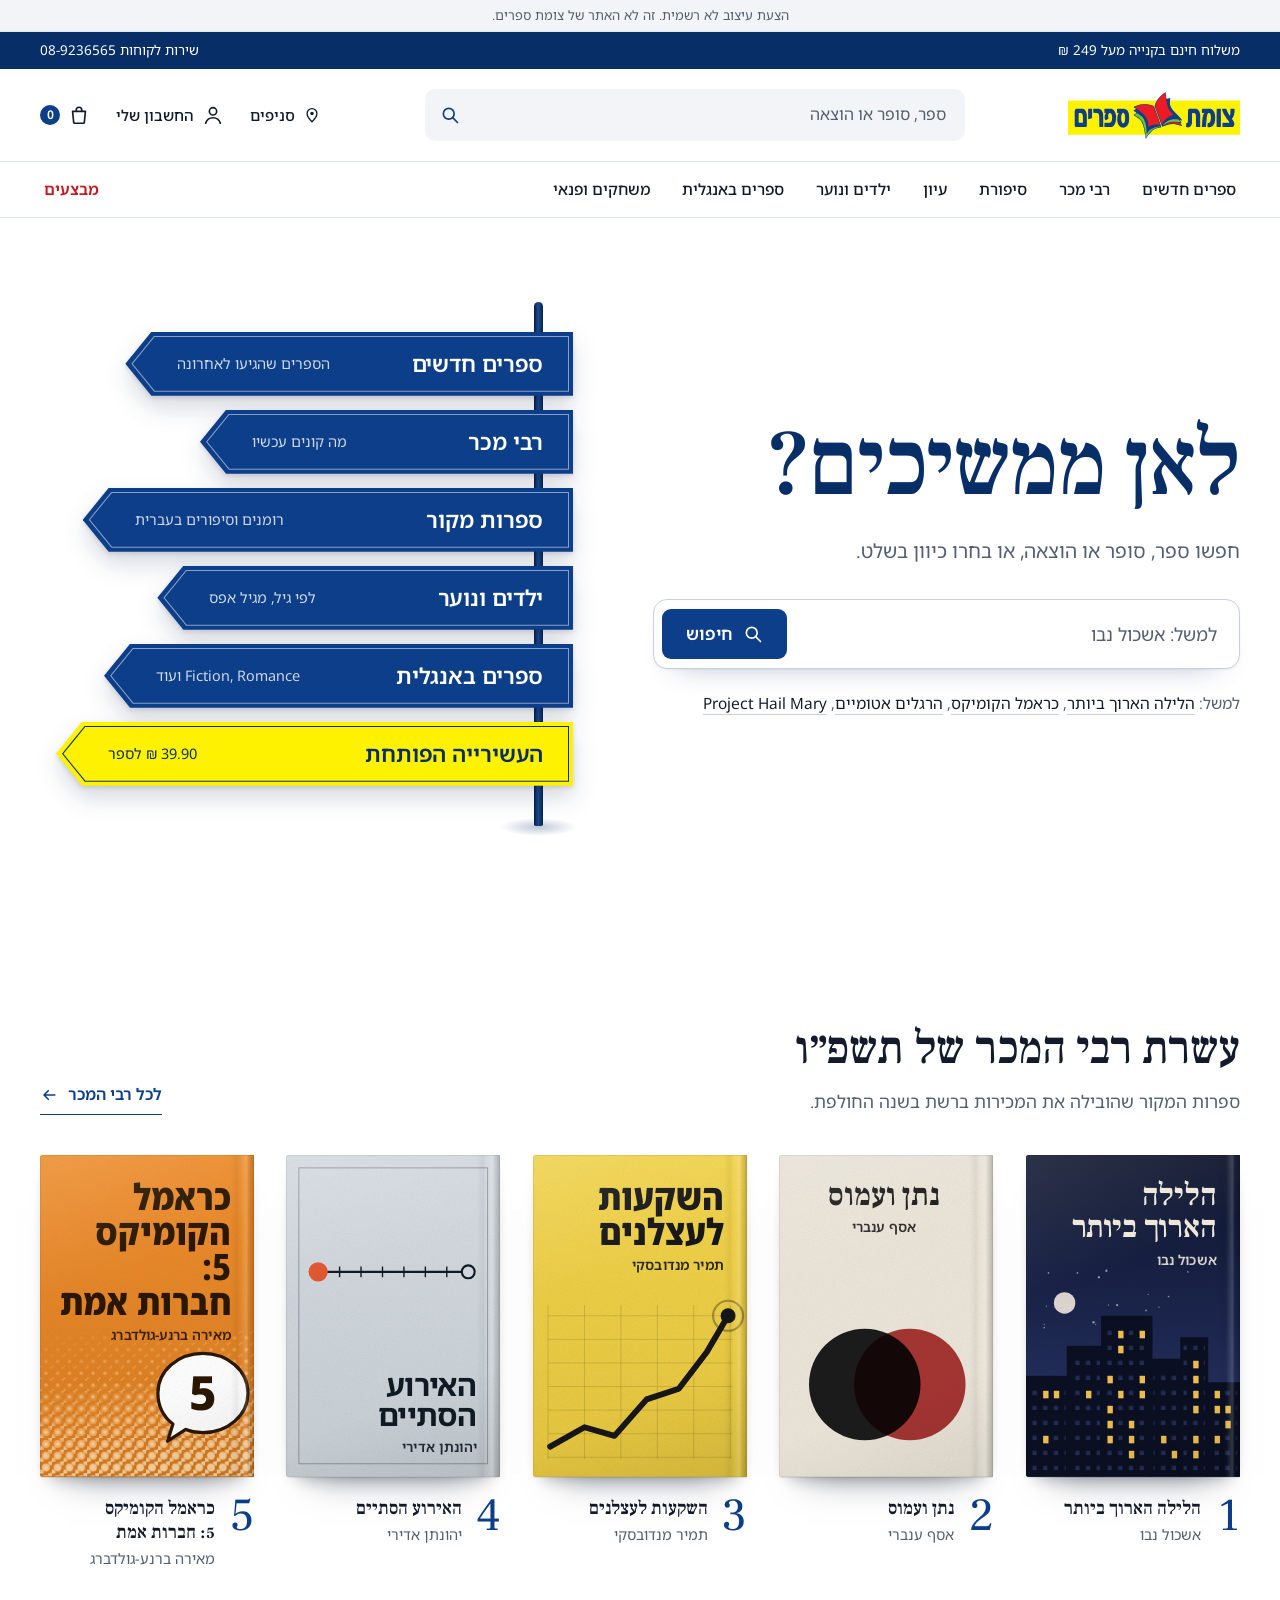
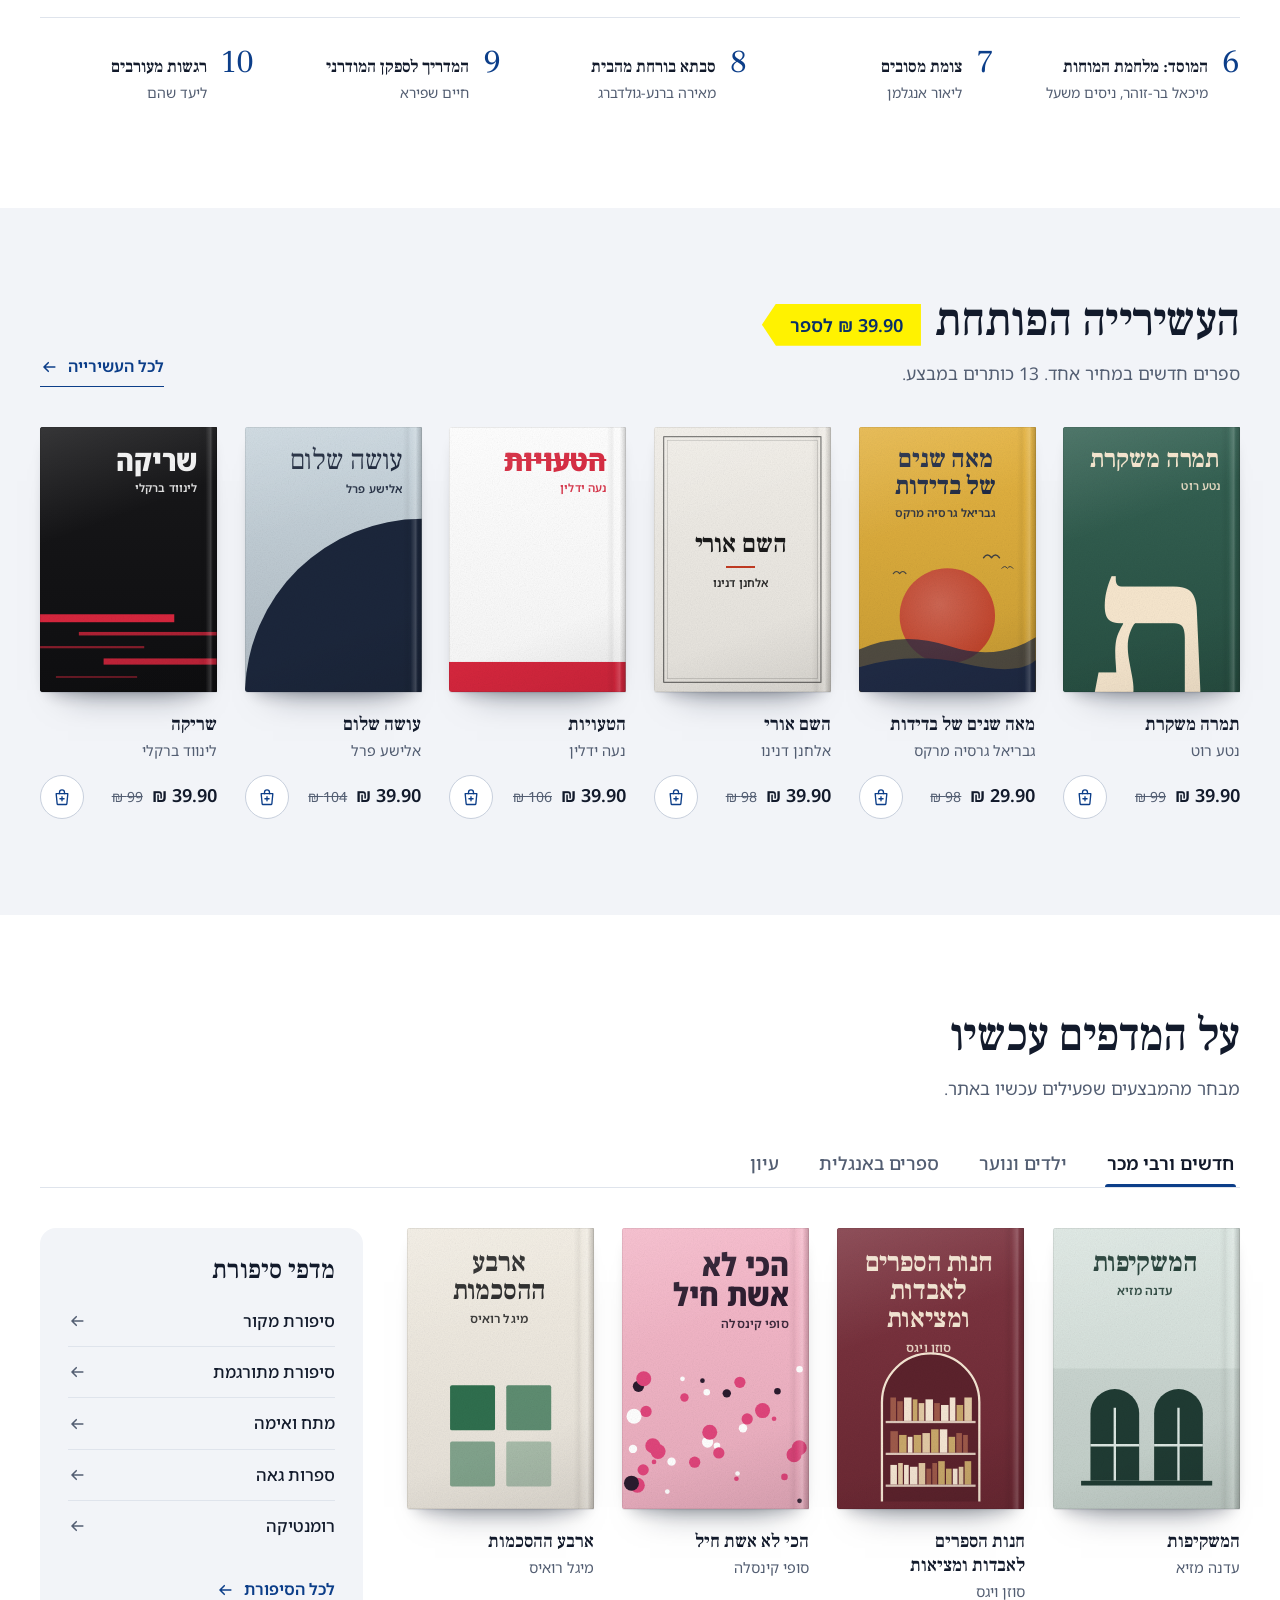
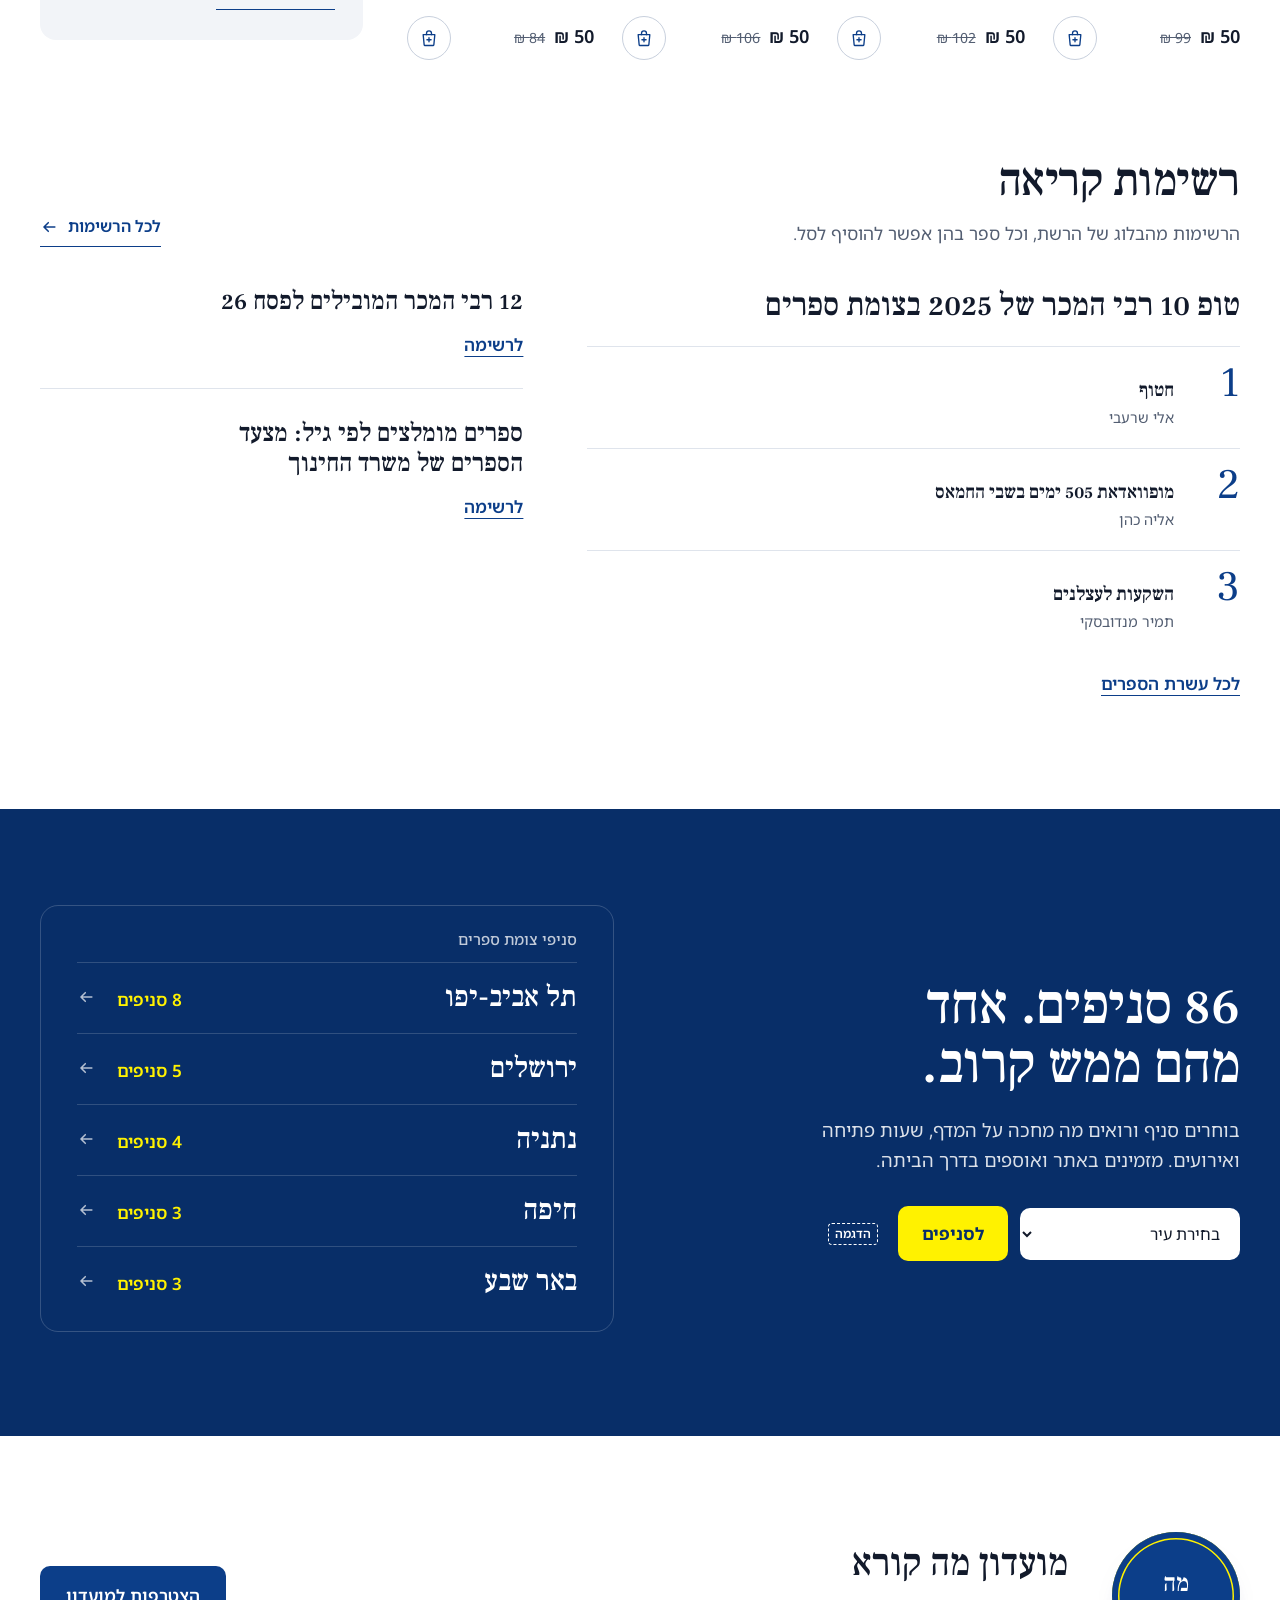
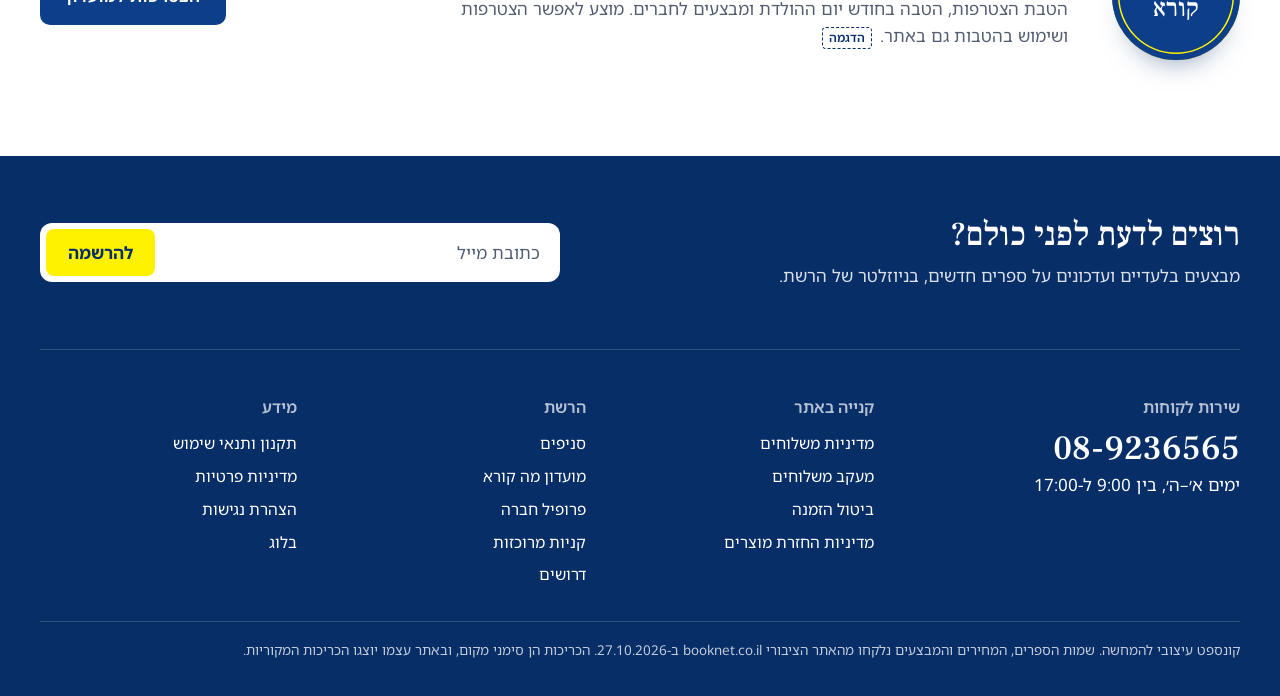
==== index.html @ 89802f2b "Tzomet Sfarim homepage concept (static site) Unofficial design proposal, demo only. Same build as th" ====
<!doctype html>
<html lang="he" dir="rtl">
<head>
<meta charset="utf-8">
<meta name="viewport" content="width=device-width, initial-scale=1, viewport-fit=cover">
<title>הצעת עיצוב לדף הבית של צומת ספרים</title>
<meta name="description" content="קונספט עיצוב לא רשמי לדף הבית של צומת ספרים. הדגמה בלבד: אין כאן מכירה, ושמות הספרים והמחירים נלקחו מהאתר הציבורי.">
<meta name="robots" content="noindex, nofollow">
<meta property="og:type" content="website">
<meta property="og:locale" content="he_IL">
<meta property="og:title" content="הצעת עיצוב לדף הבית של צומת ספרים">
<meta property="og:description" content="הדגמה בלבד, לא האתר הרשמי.">
<meta property="og:url" content="__SITE_URL__/">
<meta property="og:image" content="__SITE_URL__/og.jpg">
<meta property="og:image:width" content="1200">
<meta property="og:image:height" content="630">
<meta name="twitter:card" content="summary_large_image">
<link rel="icon" href="data:,">
<link rel="stylesheet" href="fonts/fonts.local.css">
<style>
*,*::before,*::after{box-sizing:border-box}
html{-webkit-text-size-adjust:100%;text-size-adjust:100%}
body{margin:0}
img,svg{max-width:100%}
a{color:inherit}
button,input,select{font:inherit;color:inherit}
.sr{position:absolute!important;width:1px;height:1px;overflow:hidden;clip:rect(0 0 0 0);white-space:nowrap}
.wrap{width:100%;max-width:1320px;margin-inline:auto;padding-left:max(20px,env(safe-area-inset-left,0px));padding-right:max(20px,env(safe-area-inset-right,0px))}
.rv{position:sticky;top:env(safe-area-inset-top,0px);z-index:50;display:flex;gap:4px;justify-content:center;flex-wrap:wrap;padding:6px max(12px,env(safe-area-inset-right,0px)) 6px max(12px,env(safe-area-inset-left,0px));background:#2B2B2B;font:500 13px/1.2 "Assistant",system-ui,sans-serif}
.rv a{color:#EDEDED;text-decoration:none;padding:5px 10px;border-radius:3px}
.rv a[aria-current]{background:#FFFFFF;color:#1A1A1A}
.rv a:focus-visible{outline:2px solid #FFFFFF;outline-offset:2px}
.cvlink{display:block;text-decoration:none;color:inherit}
.cur{font-family:var(--ui,inherit)}
.hscroll{position:relative;display:grid;grid-auto-flow:column;overflow-x:auto;overscroll-behavior-x:contain;scroll-snap-type:x mandatory;scrollbar-width:thin}
.hscroll>*{scroll-snap-align:start}
@media (prefers-reduced-motion:reduce){*,*::before,*::after{animation:none!important;transition:none!important;scroll-behavior:auto!important}}

.cv{position:relative;display:block;aspect-ratio:2/3;width:100%;max-width:100%;background:var(--cb);color:var(--cf);container-type:inline-size;overflow:hidden;isolation:isolate}
.cv-in{position:relative;display:flex;flex-direction:column;gap:3.5cqi;padding:10cqi 9cqi;height:100%}
.cv-art{position:absolute;inset:0;width:100%;height:100%;z-index:-1}
.cv .ma{fill:var(--ca)}.cv .mb{fill:var(--cb)}.cv .mf{fill:var(--cf)}.cv .mc{fill:var(--cf);opacity:.14}.cv .md{fill:var(--cf);opacity:.22}
.cv .sa{stroke:var(--ca)}
.cv .qmark{font-family:"David Libre",serif;font-weight:700;font-size:210px}
.cv .bigglyph{font-family:"David Libre",serif;font-weight:700;font-size:230px}
.cv-t{font-family:"David Libre","Frank Ruhl Libre",serif;font-weight:700;font-size:14.5cqi;line-height:1.02;text-wrap:balance;letter-spacing:-.01em}
.cv-a{font-family:"Noto Sans Hebrew",sans-serif;font-weight:600;font-size:7cqi;line-height:1.2;opacity:.92}
.cv.sans .cv-t{font-family:"Noto Sans Hebrew",sans-serif;font-stretch:75%;font-weight:800;font-size:16cqi;line-height:.98;letter-spacing:0}
.cv.latin .cv-t{direction:ltr;text-align:left;font-size:13cqi}
.cv.latin .cv-a{direction:ltr;text-align:left;letter-spacing:.06em}

.kc{position:relative;display:block;aspect-ratio:2/3;width:100%;background:var(--cb);color:var(--cf);container-type:inline-size;overflow:hidden;isolation:isolate;
  border-radius:3px 1px 1px 3px;
  box-shadow:0 1px 1px rgba(14,22,40,.10),0 10px 16px -10px rgba(14,22,40,.32),0 26px 34px -28px rgba(14,22,40,.50)}
.kc.latin{border-radius:1px 3px 3px 1px}
.kc-art{position:absolute;inset:0;width:100%;height:100%;z-index:0}
.kc .ma{fill:var(--ca)}.kc .mb{fill:var(--cb)}.kc .mf{fill:var(--cf)}.kc .mc{fill:var(--cf);opacity:.14}.kc .md{fill:var(--cf);opacity:.22}
.kc .sa{stroke:var(--ca)}
.kc .qmark,.kc .bigglyph{font-family:"Frank Ruhl Libre",serif;font-weight:700}
.kc .qmark{font-size:210px}.kc .bigglyph{font-size:250px}
.kc .bubble{font:800 44px/1 "Noto Sans Hebrew",sans-serif}
/* Paper grain, then the hinge by the spine and a soft sheen. Hebrew books are bound on the right. */
.kc::before{content:"";position:absolute;inset:0;z-index:2;pointer-events:none;background:url("data:image/svg+xml,%3Csvg xmlns='http://www.w3.org/2000/svg' width='180' height='180'%3E%3Cfilter id='n'%3E%3CfeTurbulence type='fractalNoise' baseFrequency='.85' numOctaves='2' stitchTiles='stitch'/%3E%3CfeColorMatrix type='saturate' values='0'/%3E%3C/filter%3E%3Crect width='100%25' height='100%25' filter='url(%23n)'/%3E%3C/svg%3E");background-size:180px;opacity:.16;mix-blend-mode:multiply}
.kc::after{content:"";position:absolute;inset:0;z-index:3;pointer-events:none;
  background:linear-gradient(to left,rgba(0,0,0,.20),rgba(0,0,0,.05) 2.4%,rgba(255,255,255,.16) 3.6%,rgba(255,255,255,0) 6.5%,rgba(0,0,0,.05) 8%,rgba(0,0,0,0) 11%),
    linear-gradient(160deg,rgba(255,255,255,.13),rgba(255,255,255,0) 36%,rgba(0,0,0,0) 72%,rgba(0,0,0,.07));
  box-shadow:inset 0 0 0 1px rgba(0,0,0,.07)}
.kc.latin::after{background:linear-gradient(to right,rgba(0,0,0,.20),rgba(0,0,0,.05) 2.4%,rgba(255,255,255,.16) 3.6%,rgba(255,255,255,0) 6.5%,rgba(0,0,0,.05) 8%,rgba(0,0,0,0) 11%),
    linear-gradient(200deg,rgba(255,255,255,.13),rgba(255,255,255,0) 36%,rgba(0,0,0,0) 72%,rgba(0,0,0,.07))}
.kc-in{position:relative;z-index:1;display:flex;flex-direction:column;gap:3.4cqi;height:100%;padding:11cqi 11cqi 10cqi 9cqi}
.kc.latin .kc-in{padding:11cqi 9cqi 10cqi 11cqi}
.kc-t{font:700 14.5cqi/1.04 "Frank Ruhl Libre",serif;letter-spacing:-.005em;text-wrap:balance}
.kc-a{font:600 6.4cqi/1.25 "Noto Sans Hebrew",sans-serif;letter-spacing:.01em;opacity:.9}
.kc.t-sans .kc-t{font:700 14cqi/1.02 "Noto Sans Hebrew",sans-serif;letter-spacing:-.01em}
.kc.t-sansc .kc-t{font:800 17cqi/.96 "Noto Sans Hebrew",sans-serif;font-stretch:75%;letter-spacing:0}
.kc.t-light .kc-t{font-weight:400;font-size:16cqi}
.kc.l-center .kc-in{justify-content:center;align-items:center;text-align:center}
.kc.l-topc .kc-in{align-items:center;text-align:center}
.kc.l-bottom .kc-in{justify-content:flex-end}
.kc.rule .kc-t::after{content:"";display:block;width:16cqi;height:1.1cqi;background:var(--ca);margin:5cqi auto 1cqi}
.kc.strike .kc-t{text-decoration:line-through;text-decoration-thickness:.075em;text-decoration-color:var(--ca)}
.kc.latin .kc-t{direction:ltr;text-align:left;font-size:12.5cqi}
.kc.latin.t-sans .kc-t,.kc.latin.t-sansc .kc-t{font-family:"Noto Sans Hebrew",sans-serif;font-weight:800;font-stretch:87.5%;font-size:13cqi;letter-spacing:.01em}
.kc.latin .kc-a{direction:ltr;text-align:left;letter-spacing:.08em}

/* Hardcover: same junction, finished like a good edition. Brand colours from the logo, used sparingly. */
:root{
  --paper:#FFFFFF; --mist:#F2F4F8; --line:#DFE4EC; --line-2:#C8D0DD;
  --ink:#121A2B; --muted:#535E72;
  --navy:#0C3E89; --navy-deep:#082E68; --yellow:#FFF200; --red:#ED1C24; --red-text:#C4161C;
  --serif:"Frank Ruhl Libre","Noto Serif Hebrew",Georgia,serif;
  --sans:"Noto Sans Hebrew","Assistant",Arial,sans-serif;
  color-scheme:light;
}
body{background:var(--paper);color:var(--ink);font:400 17px/1.6 var(--sans)}
:focus-visible{outline:3px solid var(--navy);outline-offset:3px}
.k-dark :focus-visible{outline-color:var(--yellow)}
@media (min-width:1024px){.wrap{padding-left:max(40px,env(safe-area-inset-left,0px));padding-right:max(40px,env(safe-area-inset-right,0px))}}

.k-skip{position:absolute;inset-inline-start:12px;top:-80px;z-index:100;background:var(--navy);color:#fff;padding:10px 16px;border-radius:8px;font-weight:600;text-decoration:none}
.k-skip:focus{top:12px}

/* Header: a slim navy strip, then white */
.k-strip{background:var(--navy-deep);color:#fff;font-size:13.5px}
.k-strip .wrap{display:flex;justify-content:space-between;gap:16px;padding-block:8px}
.k-strip a{color:#fff;text-decoration:none}
.k-strip a:hover{text-decoration:underline;text-underline-offset:3px}
.k-bar{display:grid;grid-template-columns:auto minmax(0,1fr) auto;align-items:center;gap:44px;padding-block:20px}
.k-logo{display:block;line-height:0;justify-self:start}
.k-logo img{display:block;width:172px;height:auto}
.k-search{position:relative;display:flex;align-items:center;width:100%;max-width:540px;justify-self:center;background:var(--mist);border:1px solid transparent;border-radius:10px;transition:border-color .15s,background-color .15s,box-shadow .15s}
.k-search:focus-within{background:#fff;border-color:var(--navy);box-shadow:0 0 0 3px rgba(12,62,137,.14)}
.k-search input{flex:1;min-width:0;border:0;background:transparent;padding:12px 18px;font-size:16px;color:var(--ink)}
.k-search input::placeholder,.k-big input::placeholder{color:var(--muted)}
.k-search input:focus,.k-big input:focus{outline:none}
.k-search button{border:0;background:none;color:var(--navy);width:48px;height:46px;display:grid;place-items:center;cursor:pointer;border-radius:10px}
.k-util{display:flex;gap:26px;align-items:center}
.k-util a{display:flex;gap:8px;align-items:center;text-decoration:none;font-size:15px;font-weight:500;color:var(--ink)}
.k-util a:hover{color:var(--navy)}
.k-util .count{min-width:20px;height:20px;padding-inline:6px;border-radius:999px;background:var(--navy);color:#fff;font:600 12px/20px var(--sans);text-align:center}
.b-menu{display:none;background:none;border:0;color:var(--ink);padding:6px;margin:-6px;cursor:pointer}
.k-nav{border-block:1px solid var(--line)}
.k-nav .wrap{position:relative;display:flex;gap:24px;align-items:center}
.k-nav a{position:relative;padding:15px 4px;text-decoration:none;font-size:15.5px;font-weight:500;color:var(--ink);white-space:nowrap}
.k-nav a::after{content:"";position:absolute;inset-inline:4px;bottom:-1px;height:2px;background:var(--navy);transform:scaleX(0);transition:transform .2s}
.k-nav a:hover::after{transform:scaleX(1)}
.k-nav .deal{margin-inline-start:auto;color:var(--red-text);font-weight:600}
.k-nav .deal::after{background:var(--red-text)}

/* Hero: the question in book type, the road in, and the signpost */
.k-hero{display:grid;grid-template-columns:minmax(0,1.1fr) minmax(0,1fr);gap:80px;align-items:center;padding-block:84px 92px}
.k-hero>*{min-width:0}
.k-hero h1{margin:0;font:500 clamp(54px,7.3vw,106px)/1 var(--serif);letter-spacing:-.015em;color:var(--navy-deep)}
.k-hero .sub{margin:24px 0 32px;font-size:19.5px;line-height:1.55;color:var(--muted);max-width:36ch}
.k-big{position:relative;display:flex;align-items:center;gap:8px;max-width:620px;padding:8px;background:#fff;border:1px solid var(--line-2);border-radius:14px;
  box-shadow:0 1px 2px rgba(18,26,43,.05),0 16px 32px -24px rgba(8,46,104,.45);transition:border-color .15s,box-shadow .15s}
.k-big:focus-within{border-color:var(--navy);box-shadow:0 0 0 3px rgba(12,62,137,.14),0 16px 32px -24px rgba(8,46,104,.45)}
.k-big input{flex:1;min-width:0;border:0;background:transparent;padding:12px 14px;font-size:18px;color:var(--ink)}
.k-big button{flex:none;display:flex;align-items:center;gap:10px;border:0;border-radius:9px;background:var(--navy);color:#fff;font:600 17px/1 var(--sans);padding:15px 24px;cursor:pointer}
.k-big button:hover{background:var(--navy-deep)}
.k-eg{margin:20px 0 0;font-size:15.5px;color:var(--muted);line-height:1.9}
.k-eg a{color:var(--ink);text-decoration:underline;text-decoration-color:var(--line-2);text-underline-offset:5px;text-decoration-thickness:1px}
.k-eg a:hover{color:var(--navy);text-decoration-color:currentColor}

/* The signpost: enamel plates on a slim pole. One yellow plate, for the deal. */
.k-post{--pole:30px;position:relative;display:grid;gap:14px;justify-items:start;padding:30px 0 50px}
.k-post::before{content:"";position:absolute;top:0;bottom:10px;inset-inline-start:var(--pole);width:9px;border-radius:5px 5px 2px 2px;
  background:linear-gradient(90deg,#041A3E,#1C4C92 45%,#062350)}
.k-post::after{content:"";position:absolute;bottom:0;inset-inline-start:calc(var(--pole) - 34px);width:77px;height:18px;border-radius:50%;
  background:radial-gradient(closest-side,rgba(8,46,104,.26),rgba(8,46,104,0))}
.k-plate{--h:64px;--pt:26px;--plate:var(--navy);--key:rgba(255,255,255,.5);position:relative;isolation:isolate;display:flex;align-items:center;justify-content:space-between;gap:24px;
  width:min(100%,var(--w,100%));height:var(--h);padding:0 30px 0 calc(var(--pt) + 26px);color:#fff;text-decoration:none;
  filter:drop-shadow(0 12px 12px rgba(6,29,69,.15)) drop-shadow(0 2px 2px rgba(6,29,69,.14));
  transition:transform .35s cubic-bezier(.2,.7,.2,1);animation:k-unfold .8s cubic-bezier(.2,.75,.25,1) backwards;animation-delay:calc(150ms + var(--i,0) * 85ms)}
.k-plate::before,.k-face,.k-face::after{position:absolute;clip-path:polygon(0 50%,var(--p) 0,100% 0,100% 100%,var(--p) 100%)}
.k-plate::before{content:"";inset:0;z-index:-2;background:var(--plate);--p:var(--pt)}
.k-face{inset:4px 4px 4px 6px;z-index:-1;background:var(--key);--p:calc(var(--pt) - 3.2px)}
.k-face::after{content:"";inset:1px 1px 1px 1.4px;background:var(--plate);--p:calc(var(--pt) - 4px)}
.k-plate b{font:600 22px/1 var(--sans);letter-spacing:-.005em;white-space:nowrap}
.k-plate small{font:400 14.5px/1.2 var(--sans);opacity:.8;white-space:nowrap}
.k-plate:hover{transform:translateX(-7px)}
.k-plate.deal{--plate:var(--yellow);--key:var(--navy-deep);color:var(--navy-deep)}
.k-plate.deal small{opacity:1}
.k-plate:focus-visible{outline-offset:4px}
@keyframes k-unfold{from{clip-path:inset(-40px -40px -40px 62%);transform:translateX(10px)}to{clip-path:inset(-40px);transform:none}}

/* Sections */
.k-sec{padding-top:96px}
.k-head{display:flex;justify-content:space-between;align-items:end;gap:20px 32px;margin-bottom:40px;flex-wrap:wrap}
.k-head h2{margin:0;font:500 clamp(34px,3.6vw,50px)/1.1 var(--serif);letter-spacing:-.01em;color:var(--ink);text-wrap:balance}
.k-head p{margin:12px 0 0;font-size:17.5px;color:var(--muted);max-width:56ch}
.k-go{display:inline-flex;align-items:center;gap:10px;padding-bottom:6px;border-bottom:1px solid currentColor;color:var(--navy);font-weight:600;font-size:16px;text-decoration:none;white-space:nowrap}
.k-go svg{transition:transform .2s}
.k-go:hover svg{transform:translateX(-4px)}

/* Book */
.k-book{position:relative;display:flex;flex-direction:column;min-width:0}
.k-book .cvlink{display:block;margin-bottom:20px}
.k-book .cvlink .kc{transition:transform .35s cubic-bezier(.2,.7,.2,1),box-shadow .35s}
.k-book .cvlink:hover .kc{transform:translateY(-4px)}
.k-book h3{margin:0;font:600 18.5px/1.3 var(--serif);text-wrap:balance}
.k-book h3 a{text-decoration:none}
.k-book h3 a:hover{text-decoration:underline;text-decoration-thickness:1px;text-underline-offset:4px}
.k-book .au{margin:5px 0 0;font-size:14.5px;line-height:1.4;color:var(--muted)}
.k-buy{display:flex;align-items:center;justify-content:space-between;gap:10px;margin-top:auto;padding-top:14px}
.k-price{margin:0;display:flex;flex-wrap:wrap;gap:2px 9px;align-items:baseline}
.k-price .now{font:600 18px/1.2 var(--sans);color:var(--ink)}
.k-price .was{font-size:14px;color:var(--muted)}
.k-add{flex:none;width:44px;height:44px;border-radius:50%;border:1px solid var(--line-2);background:#fff;color:var(--navy);display:grid;place-items:center;cursor:pointer;transition:background-color .15s,border-color .15s,color .15s}
.k-add:hover{background:var(--navy);border-color:var(--navy);color:#fff}

/* Bestsellers: a chart with the numbers set in book type */
.k-top{display:grid;grid-template-columns:repeat(5,minmax(0,1fr));gap:40px 32px}
.k-top .k-book{display:grid;grid-template-columns:auto minmax(0,1fr);column-gap:14px;align-content:start}
.k-top .cvlink{grid-column:1/-1}
.k-n{font:400 46px/.78 var(--serif);color:var(--navy);min-width:.55em;padding-top:2px}
.k-rest{list-style:none;margin:48px 0 0;padding:30px 0 0;border-top:1px solid var(--line);display:grid;grid-template-columns:repeat(5,minmax(0,1fr));gap:22px 32px}
.k-rest li{display:flex;gap:14px;align-items:baseline;min-width:0}
.k-rest .k-n{font-size:32px}
.k-rest a{display:block;font:600 17px/1.3 var(--serif);text-decoration:none}
.k-rest a:hover{text-decoration:underline;text-decoration-thickness:1px;text-underline-offset:4px}
.k-rest .au{display:block;margin-top:3px;font-size:14px;color:var(--muted)}

/* The deal: a quiet band with one small yellow plate */
.k-band{margin-top:104px;padding-block:88px 96px;background:var(--mist)}
.k-band .k-sec{padding-top:0}
.k-mini{--pt:14px;position:relative;isolation:isolate;display:inline-flex;align-items:center;height:42px;padding:0 18px 0 calc(var(--pt) + 14px);margin-inline-start:14px;vertical-align:.18em;
  font:600 18px/1 var(--sans);letter-spacing:0;color:var(--navy-deep);white-space:nowrap}
.k-mini::before{content:"";position:absolute;inset:0;z-index:-1;background:var(--yellow);clip-path:polygon(0 50%,var(--pt) 0,100% 0,100% 100%,var(--pt) 100%)}
.k-row{display:grid;grid-template-columns:repeat(6,minmax(0,1fr));gap:40px 28px}

/* Shelves: plain tabs and a side index */
.k-tabs{position:relative;display:flex;gap:36px;margin:0 0 40px;padding-inline:4px;border-bottom:1px solid var(--line);overflow-x:auto;scrollbar-width:none}
.k-tabs::-webkit-scrollbar{display:none}
.k-tab{position:relative;flex:none;border:0;background:none;padding:12px 2px 15px;font:500 18px/1 var(--sans);color:var(--muted);cursor:pointer;white-space:nowrap}
.k-tab:hover{color:var(--ink)}
.k-tab[aria-selected="true"]{color:var(--ink);font-weight:600}
.k-tab[aria-selected="true"]::after{content:"";position:absolute;inset-inline:0;bottom:0;height:3px;border-radius:3px 3px 0 0;background:var(--navy)}
.k-tab:focus-visible{outline-offset:-3px;border-radius:6px}
.k-panel{display:grid;grid-template-columns:minmax(0,4fr) minmax(0,1.55fr);gap:44px;align-items:start}
.k-panel[hidden]{display:none}
.k-panel .k-row{grid-template-columns:repeat(4,minmax(0,1fr))}
.k-index{background:var(--mist);border-radius:16px;padding:28px 28px 30px}
.k-index h3{margin:0 0 10px;font:500 26px/1.15 var(--serif)}
.k-index ul{list-style:none;margin:0 0 24px;padding:0}
.k-index li a{display:flex;justify-content:space-between;align-items:center;gap:12px;padding:12px 0;border-top:1px solid var(--line);text-decoration:none;font-size:16.5px;font-weight:500}
.k-index li:first-child a{border-top:0}
.k-index li a svg{color:var(--muted);transition:transform .2s,color .2s}
.k-index li a:hover{color:var(--navy)}
.k-index li a:hover svg{color:var(--navy);transform:translateX(-3px)}

/* Reading lists: set like a magazine page */
.k-lists{display:grid;grid-template-columns:minmax(0,1.35fr) minmax(0,1fr);gap:64px;align-items:start}
.k-list h3{margin:0;font:500 clamp(27px,2.5vw,34px)/1.18 var(--serif);text-wrap:balance}
.k-list h3 a{text-decoration:none}
.k-list h3 a:hover{text-decoration:underline;text-decoration-thickness:1px;text-underline-offset:6px}
.k-list ol{list-style:none;margin:22px 0 18px;padding:0}
.k-list ol li{display:grid;grid-template-columns:52px minmax(0,1fr);gap:14px;align-items:baseline;padding:18px 0;border-top:1px solid var(--line)}
.k-list .k-n{font-size:42px}
.k-list ol a{display:block;font:600 19px/1.3 var(--serif);text-decoration:none}
.k-list ol a:hover{text-decoration:underline;text-decoration-thickness:1px;text-underline-offset:4px}
.k-list ol .au{font-size:14.5px;color:var(--muted)}
.k-more{color:var(--navy);font-weight:600;text-underline-offset:5px;text-decoration-thickness:1px}
.k-side article{padding:30px 0;border-top:1px solid var(--line)}
.k-side article:first-child{padding-top:0;border-top:0}
.k-side h3{font-size:clamp(23px,2vw,27px);margin-bottom:14px}

/* Branches: the navy band, with a board of places */
.k-branches{margin-top:112px;padding-block:96px 104px;background:var(--navy-deep);color:#fff}
.k-bgrid{display:grid;grid-template-columns:minmax(0,1fr) minmax(0,1.05fr);gap:80px;align-items:center}
.k-branches h2{margin:0 0 20px;font:500 clamp(38px,4.4vw,62px)/1.06 var(--serif);letter-spacing:-.01em;text-wrap:balance}
.k-branches p{margin:0 0 32px;font-size:18.5px;color:rgba(255,255,255,.86);max-width:42ch}
.k-find{display:flex;flex-wrap:wrap;gap:12px;align-items:center}
.k-find select{min-width:220px;border:0;border-radius:10px;padding:14px 16px;background:#fff;color:var(--ink);font-size:16px}
.k-find button{border:0;border-radius:10px;background:var(--yellow);color:var(--navy-deep);font-weight:700;padding:14px 24px;cursor:pointer}
.k-find button:hover{background:#FFF86B}
.k-board{border:1px solid rgba(255,255,255,.18);border-radius:18px;padding:18px 36px 14px}
.k-board h3{margin:0;padding:6px 0 14px;font:500 15px/1.2 var(--sans);color:rgba(255,255,255,.75)}
.k-board ul{list-style:none;margin:0;padding:0}
.k-board li a{display:grid;grid-template-columns:minmax(0,1fr) auto auto;gap:22px;align-items:baseline;padding:19px 0;border-top:1px solid rgba(255,255,255,.16);text-decoration:none}
.k-board .nm{font:500 29px/1.1 var(--serif)}
.k-board .ct{font:600 17px/1 var(--sans);color:var(--yellow);white-space:nowrap}
.k-board .ar{color:rgba(255,255,255,.7);transition:transform .2s,color .2s}
.k-board li a:hover .nm{text-decoration:underline;text-decoration-thickness:1px;text-underline-offset:6px}
.k-board li a:hover .ar{color:#fff;transform:translateX(-4px)}
.demo{display:inline-block;font:600 12px/1 var(--sans);color:var(--navy-deep);border:1px dashed currentColor;border-radius:4px;padding:4px 6px;margin-inline-start:8px;vertical-align:middle;white-space:nowrap}
.k-dark .demo{color:#fff}

/* Club */
.k-club{display:grid;grid-template-columns:auto minmax(0,1fr) auto;gap:44px;align-items:center;padding-block:96px}
.k-seal{display:grid;place-items:center;width:128px;height:128px;border-radius:50%;background:var(--navy);color:#fff;text-align:center;font:500 25px/1 var(--serif);
  box-shadow:inset 0 0 0 6px var(--navy),inset 0 0 0 7.5px var(--yellow),0 18px 30px -20px rgba(8,46,104,.6)}
.k-club h2{margin:0 0 10px;font:500 clamp(31px,3vw,42px)/1.12 var(--serif)}
.k-club p{margin:0;color:var(--muted);max-width:62ch}
.k-cta{display:inline-flex;align-items:center;gap:10px;background:var(--navy);color:#fff;text-decoration:none;font-weight:600;padding:16px 26px;border-radius:10px;white-space:nowrap}
.k-cta:hover{background:var(--navy-deep)}

/* Footer */
.k-foot{background:var(--navy-deep);color:#fff}
.b-news{display:grid;grid-template-columns:minmax(0,1fr) minmax(0,1fr);gap:32px;align-items:center;padding-block:60px;border-bottom:1px solid rgba(255,255,255,.16)}
.b-news h2{margin:0 0 8px;font:500 clamp(28px,2.6vw,36px)/1.15 var(--serif)}
.b-news p{margin:0;color:rgba(255,255,255,.85)}
.b-news form{display:flex;gap:8px;padding:6px;background:#fff;border-radius:12px;width:100%;max-width:520px;justify-self:end}
.b-news input{flex:1;min-width:0;border:0;background:transparent;padding:10px 14px;color:var(--ink)}
.b-news input::placeholder{color:var(--muted)}
.b-news input:focus{outline:none}
.b-news form:focus-within{box-shadow:0 0 0 3px var(--yellow)}
.b-news button{border:0;border-radius:8px;background:var(--yellow);color:var(--navy-deep);font-weight:700;padding:0 22px;cursor:pointer}
.b-news button:hover{background:#FFF86B}
.k-cols{display:grid;grid-template-columns:1.3fr 1fr 1fr 1fr;gap:32px;padding-block:48px 34px}
.k-cols h2{margin:0 0 14px;font:600 16px/1.2 var(--sans);color:rgba(255,255,255,.7)}
.k-cols ul{list-style:none;margin:0;padding:0;display:grid;gap:8px;font-size:15.5px}
.k-cols a{text-decoration:none}
.k-cols a:hover{text-decoration:underline;text-underline-offset:3px}
.k-tel{display:block;margin-bottom:6px;font:500 34px/1 var(--serif);text-align:right}
.k-note{margin:0;padding-block:18px 34px;border-top:1px solid rgba(255,255,255,.16);font-size:13.5px;color:rgba(255,255,255,.75)}

/* Demo behaviour: search results, status line and the phone menu */
.b-results{position:absolute;top:calc(100% + 10px);inset-inline:0;z-index:45;padding:14px 18px;background:#fff;color:var(--ink);border:1px solid var(--line-2);border-radius:14px;
  box-shadow:0 24px 48px -24px rgba(8,46,104,.45);font-size:16px;text-align:start}
.b-results[hidden]{display:none}
.b-results .rh{margin:0 0 6px;font-weight:600}
.b-results ul{list-style:none;margin:0;padding:0}
.b-results li a{display:flex;justify-content:space-between;align-items:baseline;gap:12px;padding:10px 0;border-top:1px solid var(--line);text-decoration:none}
.b-results li:first-child a{border-top:0}
.b-results li a:hover .t{text-decoration:underline;text-underline-offset:3px}
.b-results .t{font:600 17px/1.3 var(--serif)}
.b-results .a{color:var(--muted);font-size:15px}
.b-results .p{font-weight:600;white-space:nowrap}
.b-results .note{margin:8px 0 0;font-size:14px;color:var(--muted)}
.b-toast{position:fixed;inset-inline:0;bottom:max(18px,env(safe-area-inset-bottom,0px));margin-inline:auto;width:max-content;max-width:calc(100% - 32px);z-index:90;background:var(--navy-deep);color:#fff;font-weight:500;
  padding:13px 20px;border-radius:10px;box-shadow:0 16px 36px -14px rgba(0,0,0,.5);opacity:0;transform:translateY(8px);transition:opacity .2s,transform .2s;pointer-events:none}
.b-toast.on{opacity:1;transform:none}
.b-drawer{position:fixed;inset:0;z-index:80;display:flex}
.b-drawer[hidden]{display:none}
.b-drawer .panel{width:min(86vw,370px);height:100%;overflow:auto;background:#fff;padding:16px 22px calc(26px + env(safe-area-inset-bottom,0px));box-shadow:0 0 40px rgba(0,0,0,.3);animation:k-slide .25s ease-out}
@keyframes k-slide{from{transform:translateX(100%)}}
.b-drawer .scrim{flex:1;background:rgba(8,46,104,.5)}
.b-drawer .dh{display:flex;justify-content:space-between;align-items:center;padding-bottom:14px;border-bottom:1px solid var(--line)}
.b-drawer .dh h2{margin:0;font:500 30px/1 var(--serif);color:var(--navy-deep)}
.b-drawer .dx{width:44px;height:44px;border:1px solid var(--line-2);border-radius:50%;background:#fff;color:var(--ink);font-size:24px;line-height:1;cursor:pointer}
.b-drawer ul{list-style:none;margin:0;padding:0}
.b-drawer .dl>li{border-bottom:1px solid var(--line)}
.b-drawer .dl>li>a,.b-drawer summary{display:flex;justify-content:space-between;align-items:center;padding:15px 2px;font-weight:500;font-size:18px;text-decoration:none;cursor:pointer;list-style:none}
.b-drawer summary::-webkit-details-marker{display:none}
.b-drawer summary::after{content:"+";font-size:22px;line-height:1;color:var(--navy)}
.b-drawer details[open] summary::after{content:"−"}
.b-drawer details ul{padding:0 14px 12px}
.b-drawer details li a{display:block;padding:8px 0;text-decoration:none;color:var(--muted)}
.b-drawer details li a:hover{color:var(--navy)}
.b-drawer .dl .deal{color:var(--red-text)}
.b-drawer .dl2{margin-top:16px}
.b-drawer .dl2 a{display:block;padding:10px 0;font-weight:600;color:var(--navy);text-decoration:none}
.b-drawer .dsvc{margin:14px 0 0;color:var(--muted)}
.b-drawer .dsvc a{color:var(--navy);font-weight:600}

/* Rows that do not fit become shelves you can swipe */
@media (max-width:1100px){
  .k-hero{grid-template-columns:1fr;gap:44px;padding-block:56px 64px}
  .k-post{justify-items:stretch}
  .k-scroll{position:relative;grid-auto-flow:column;grid-template-columns:none!important;grid-auto-columns:minmax(172px,27%);overflow-x:auto;overscroll-behavior-x:contain;scroll-snap-type:x mandatory;
    padding:4px 4px 26px;margin-inline:-4px;scrollbar-width:thin}
  .k-scroll>*{scroll-snap-align:start}
  .k-rest{grid-template-columns:repeat(2,minmax(0,1fr))}
  .k-panel{grid-template-columns:1fr}
  .k-bgrid{grid-template-columns:1fr;gap:48px}
  .k-nav .wrap{overflow-x:auto;scrollbar-width:none}
  .k-nav .wrap::-webkit-scrollbar{display:none}
  .k-lists{gap:40px}
}
@media (max-width:900px){
  .k-bar{gap:24px}
  .k-util .lbl{position:absolute;width:1px;height:1px;overflow:hidden;clip-path:inset(50%);white-space:nowrap}
  .k-lists{grid-template-columns:1fr}
}
@media (max-width:760px){
  body{font-size:16px}
  .k-strip .wrap{justify-content:center}
  .k-strip .wrap>span:last-child{display:none}
  .k-bar{grid-template-columns:auto 1fr auto;gap:14px;padding-block:12px}
  .b-menu{display:block}
  .k-logo img{width:138px}
  .k-search{display:none}
  .k-util{gap:4px;margin-inline-end:-10px}
  .k-util a{min-width:44px;min-height:44px;justify-content:center}
  .k-util .acc{display:none}
  .k-nav .wrap{gap:16px}
  .k-nav a{font-size:15px;padding-block:12px}
  .k-nav .deal{margin-inline-start:0}
  .k-hero{padding-block:36px 48px;gap:36px}
  .k-hero h1{font-size:clamp(46px,13vw,60px)}
  .k-hero .sub{font-size:17px;margin:16px 0 22px}
  .k-big{padding:6px;border-radius:12px}
  .k-big input{font-size:17px;padding:11px 10px}
  .k-big button{padding:13px 16px;font-size:16px}
  .k-big button svg{display:none}
  .k-post{--pole:18px;gap:10px;padding:22px 0 40px}
  .k-plate{--h:54px;--pt:22px;width:var(--wm,100%)!important;padding:0 22px 0 calc(var(--pt) + 20px)}
  .k-face{--p:calc(var(--pt) - 2.6px)}
  .k-face::after{--p:calc(var(--pt) - 3.4px)}
  .k-plate b{font-size:19px}
  .k-plate small{display:none}
  .k-sec{padding-top:68px}
  .k-head{margin-bottom:28px}
  .k-head p{font-size:16px}
  .k-scroll{grid-auto-columns:44%;gap:20px}
  .k-n{font-size:40px}
  .k-rest{grid-template-columns:1fr;gap:16px;margin-top:32px}
  .k-band{margin-top:72px;padding-block:64px 64px}
  .k-mini{display:flex;width:max-content;margin:14px 0 0;height:38px;font-size:16px}
  .k-tabs{gap:26px;margin-bottom:28px}
  .k-tab{font-size:16.5px}
  .k-index{padding:22px}
  .k-branches{margin-top:76px;padding-block:68px 72px}
  .k-board{padding:12px 22px 8px}
  .k-board .nm{font-size:24px}
  .k-club{grid-template-columns:auto minmax(0,1fr);gap:20px 22px;padding-block:68px}
  .k-seal{width:84px;height:84px;font-size:18px;box-shadow:inset 0 0 0 4px var(--navy),inset 0 0 0 5.5px var(--yellow)}
  .k-club .k-cta{grid-column:1/-1;justify-content:center}
  .b-news{grid-template-columns:1fr;padding-block:44px}
  .b-news form{justify-self:stretch;max-width:none}
  .k-cols{grid-template-columns:1fr 1fr}
  .k-cols>div:first-child{grid-column:1/-1}
}
.k-concept{margin:0;padding:6px 16px;background:var(--mist);color:var(--muted);border-bottom:1px solid var(--line);font-size:13px;line-height:1.45;text-align:center}</style>
</head>
<body>
<div id="top"></div>
<header>
  <a class="k-skip" href="#main">דילוג לתוכן</a>
  <p class="k-concept">הצעת עיצוב לא רשמית. זה לא האתר של צומת ספרים.</p>
  <div class="k-strip"><div class="wrap"><span>משלוח חינם בקנייה מעל 249 ₪</span><span>שירות לקוחות <a href="tel:089236565" dir="ltr">08-9236565</a></span></div></div>
  <div class="wrap k-bar">
    <button class="b-menu" type="button" aria-label="תפריט" aria-expanded="false" aria-controls="menu"><svg viewBox="0 0 24 24" aria-hidden="true" width="24" height="24"><path d="M4 7h16M4 12h16M4 17h16" stroke="currentColor" stroke-width="2" stroke-linecap="round"/></svg></button>
    <a class="k-logo" href="#top"><img src="logo.svg" alt="צומת ספרים, לראש הדף" width="347" height="94"></a>
    <form class="b-search k-search" role="search" aria-label="חיפוש באתר" onsubmit="event.preventDefault()"><label class="sr" for="qb">חיפוש באתר</label><input id="qb" type="search" placeholder="ספר, סופר או הוצאה"><button type="submit" aria-label="חיפוש"><svg viewBox="0 0 24 24" aria-hidden="true" width="20" height="20"><circle cx="10.5" cy="10.5" r="6.5" fill="none" stroke="currentColor" stroke-width="2"/><path d="M15.5 15.5 21 21" stroke="currentColor" stroke-width="2" stroke-linecap="round"/></svg></button></form>
    <nav class="b-util k-util" aria-label="חשבון וסל"><a href="#"><svg viewBox="0 0 24 24" aria-hidden="true" width="18" height="18"><path d="M12 21s-6.5-6.2-6.5-11a6.5 6.5 0 0 1 13 0c0 4.8-6.5 11-6.5 11Z" fill="none" stroke="currentColor" stroke-width="1.8"/><circle cx="12" cy="10" r="2.3" fill="currentColor"/></svg><span class="lbl">סניפים</span></a><a class="acc" href="#"><svg viewBox="0 0 24 24" aria-hidden="true" width="22" height="22"><circle cx="12" cy="8" r="4" fill="none" stroke="currentColor" stroke-width="1.8"/><path d="M4 21c1.2-4.2 4.3-6 8-6s6.8 1.8 8 6" fill="none" stroke="currentColor" stroke-width="1.8" stroke-linecap="round"/></svg><span class="lbl">החשבון שלי</span></a><a href="#"><svg viewBox="0 0 24 24" aria-hidden="true" width="22" height="22"><path d="M5 8h14l-1.2 12.2a1 1 0 0 1-1 .8H7.2a1 1 0 0 1-1-.8L5 8Z" fill="none" stroke="currentColor" stroke-width="1.8" stroke-linejoin="round"/><path d="M9 8V6.5a3 3 0 0 1 6 0V8" fill="none" stroke="currentColor" stroke-width="1.8"/></svg><span class="sr">סל הקניות, </span><span class="count">0</span></a></nav>
  </div>
  <nav class="k-nav" aria-label="מדפים"><div class="wrap"><a href="#">ספרים חדשים</a><a href="#">רבי מכר</a><a href="#">סיפורת</a><a href="#">עיון</a><a href="#">ילדים ונוער</a><a href="#">ספרים באנגלית</a><a href="#">משחקים ופנאי</a><a href="#" class="deal">מבצעים</a></div></nav>
</header>
<div class="b-drawer" id="menu" hidden>
  <div class="panel" role="dialog" aria-modal="true" aria-labelledby="menu-h">
    <div class="dh"><h2 id="menu-h">תפריט</h2><button class="dx" type="button" aria-label="סגירת התפריט">×</button></div>
    <nav aria-label="מדפים"><ul class="dl"><li><a href="#">ספרים חדשים</a></li><li><a href="#">רבי מכר</a></li><li><details><summary>סיפורת</summary><ul><li><a href="#">כל המדף</a></li><li><a href="#">סיפורת מקור</a></li><li><a href="#">סיפורת מתורגמת</a></li><li><a href="#">מתח ואימה</a></li><li><a href="#">ספרות גאה</a></li><li><a href="#">רומנטיקה</a></li></ul></details></li><li><details><summary>עיון</summary><ul><li><a href="#">כל המדף</a></li><li><a href="#">היסטוריה וביוגרפיה</a></li><li><a href="#">פסיכולוגיה ורוח</a></li><li><a href="#">כלכלה והשקעות</a></li><li><a href="#">ידיעת הארץ</a></li></ul></details></li><li><details><summary>ילדים ונוער</summary><ul><li><a href="#">כל המדף</a></li><li><a href="#">ספרי פעוטות</a></li><li><a href="#">קריאה ראשונה</a></li><li><a href="#">נוער בוגר</a></li><li><a href="#">חוברות עבודה</a></li><li><a href="#">מנגה</a></li></ul></details></li><li><details><summary>ספרים באנגלית</summary><ul><li><a href="#">כל המדף</a></li><li><a href="#" lang="en" dir="ltr">Fiction</a></li><li><a href="#" lang="en" dir="ltr">Romance</a></li><li><a href="#" lang="en" dir="ltr">Non-fiction</a></li><li><a href="#" lang="en" dir="ltr">Young adult</a></li></ul></details></li><li><details><summary>משחקים ופנאי</summary><ul><li><a href="#">כל המדף</a></li><li><a href="#">פאזלים</a></li><li><a href="#">משחקי מסיבה</a></li><li><a href="#">משחקי בילוש</a></li><li><a href="#">לגו ואבני בנייה</a></li><li><a href="#">תשבצים</a></li></ul></details></li><li><a href="#" class="deal">מבצעים</a></li></ul></nav>
    <ul class="dl2"><li><a href="#">סניפים</a></li><li><a href="#">מועדון מה קורא</a></li><li><a href="#">החשבון שלי</a></li></ul>
    <p class="dsvc">שירות לקוחות <a href="tel:089236565" dir="ltr">08-9236565</a></p>
  </div>
  <div class="scrim" aria-hidden="true"></div>
</div>
<main id="main">
  <section class="wrap k-hero" aria-labelledby="h-where">
    <div>
      <h1 id="h-where">לאן ממשיכים?</h1>
      <p class="sub">חפשו ספר, סופר או הוצאה, או בחרו כיוון בשלט.</p>
      <form class="b-big k-big" role="search" aria-label="חיפוש ספר" onsubmit="event.preventDefault()"><label class="sr" for="qb2">חיפוש ספר</label><input id="qb2" type="search" placeholder="למשל: אשכול נבו"><button type="submit"><svg viewBox="0 0 24 24" aria-hidden="true" width="20" height="20"><circle cx="10.5" cy="10.5" r="6.5" fill="none" stroke="currentColor" stroke-width="2"/><path d="M15.5 15.5 21 21" stroke="currentColor" stroke-width="2" stroke-linecap="round"/></svg>חיפוש</button></form>
      <p class="k-eg">למשל: <a href="#" data-q="הלילה הארוך ביותר">הלילה הארוך ביותר</a>, <a href="#" data-q="כראמל הקומיקס">כראמל הקומיקס</a>, <a href="#" data-q="הרגלים אטומיים">הרגלים אטומיים</a>, <a href="#" data-q="Project Hail Mary" lang="en" dir="ltr">Project Hail Mary</a></p>
    </div>
    <nav class="k-post" aria-label="כיוונים מהירים"><a class="k-plate" href="#" style="--w:84%;--wm:90%;--i:0"><span class="k-face" aria-hidden="true"></span><b>ספרים חדשים</b><small>הספרים שהגיעו לאחרונה</small></a><a class="k-plate" href="#" style="--w:70%;--wm:76%;--i:1"><span class="k-face" aria-hidden="true"></span><b>רבי מכר</b><small>מה קונים עכשיו</small></a><a class="k-plate" href="#" style="--w:92%;--wm:96%;--i:2"><span class="k-face" aria-hidden="true"></span><b>ספרות מקור</b><small>רומנים וסיפורים בעברית</small></a><a class="k-plate" href="#" style="--w:78%;--wm:84%;--i:3"><span class="k-face" aria-hidden="true"></span><b>ילדים ונוער</b><small>לפי גיל, מגיל אפס</small></a><a class="k-plate" href="#" style="--w:88%;--wm:92%;--i:4"><span class="k-face" aria-hidden="true"></span><b>ספרים באנגלית</b><small>Fiction, Romance ועוד</small></a><a class="k-plate deal" href="#h-open" style="--w:97%;--wm:100%;--i:5"><span class="k-face" aria-hidden="true"></span><b>העשירייה הפותחת</b><small>39.90 ₪ לספר</small></a></nav>
  </section>
  <section class="wrap k-sec" aria-labelledby="h-top">
    <div class="k-head"><div><h2 id="h-top">עשרת רבי המכר של תשפ״ו</h2><p>ספרות המקור שהובילה את המכירות ברשת בשנה החולפת.</p></div><a class="k-go" href="#">לכל רבי המכר<svg viewBox="0 0 20 20" width="18" height="18" aria-hidden="true"><path d="M16.5 10H4.5M9.2 5.2 4.4 10l4.8 4.8" fill="none" stroke="currentColor" stroke-width="1.7" stroke-linecap="round" stroke-linejoin="round"/></svg></a></div>
    <div class="k-top k-scroll"><article class="k-book"><a class="cvlink" href="#" tabindex="-1" aria-hidden="true"><div class="kc t-serif" style="--cb:#1B2340;--cf:#F3ECDF;--ca:#F2C14E" role="img" aria-label="כריכה להמחשה: הלילה הארוך ביותר"><svg class="kc-art" viewBox="0 0 200 300" preserveAspectRatio="xMidYMax slice" aria-hidden="true"><defs><linearGradient id="k1s" x1="0" y1="0" x2="0" y2="1"><stop offset="0" stop-color="#0D142D"/><stop offset="0.55" stop-color="#1C2750"/><stop offset="1" stop-color="#2D3A69"/></linearGradient><pattern id="k1p" width="10" height="14" patternUnits="userSpaceOnUse"><rect x="6" y="10" width="5" height="7" fill="#232D55"/></pattern></defs><rect width="200" height="300" fill="url(#k1s)"/><g fill="#F3ECDF" opacity=".55"><circle cx="68" cy="114" r="1.1"/><circle cx="17" cy="158" r="0.6"/><circle cx="75" cy="108" r="1.1"/><circle cx="48" cy="110" r="0.8"/><circle cx="21" cy="110" r="0.8"/><circle cx="19" cy="141" r="0.6"/><circle cx="124" cy="142" r="0.6"/><circle cx="114" cy="130" r="0.6"/><circle cx="17" cy="161" r="0.8"/><circle cx="85" cy="140" r="1.1"/><circle cx="65" cy="158" r="0.6"/><circle cx="27" cy="142" r="0.6"/><circle cx="77" cy="140" r="0.6"/><circle cx="112" cy="145" r="0.8"/><circle cx="133" cy="132" r="0.8"/><circle cx="94" cy="165" r="0.8"/><circle cx="63" cy="156" r="1.1"/><circle cx="151" cy="109" r="0.8"/></g><circle cx="36" cy="138" r="10" fill="#F3ECDF" opacity=".9"/><g fill="#0A0F22"><rect x="0" y="206" width="40" height="94"/><rect x="38" y="178" width="34" height="122"/><rect x="70" y="150" width="48" height="150"/><rect x="116" y="190" width="30" height="110"/><rect x="144" y="170" width="26" height="130"/><rect x="168" y="212" width="32" height="88"/></g><rect x="3" y="212" width="34" height="86" fill="url(#k1p)"/><rect x="41" y="184" width="28" height="114" fill="url(#k1p)"/><rect x="73" y="156" width="42" height="142" fill="url(#k1p)"/><rect x="119" y="196" width="24" height="102" fill="url(#k1p)"/><rect x="147" y="176" width="20" height="122" fill="url(#k1p)"/><rect x="171" y="218" width="26" height="80" fill="url(#k1p)"/><g fill="#F2C14E"><rect x="16" y="220" width="5" height="7"/><rect x="16" y="262" width="5" height="7"/><rect x="26" y="220" width="5" height="7"/><rect x="56" y="220" width="5" height="7"/><rect x="76" y="206" width="5" height="7"/><rect x="76" y="234" width="5" height="7"/><rect x="76" y="248" width="5" height="7"/><rect x="76" y="262" width="5" height="7"/><rect x="86" y="164" width="5" height="7"/><rect x="86" y="178" width="5" height="7"/><rect x="86" y="220" width="5" height="7"/><rect x="96" y="248" width="5" height="7"/><rect x="96" y="262" width="5" height="7"/><rect x="96" y="276" width="5" height="7"/><rect x="106" y="164" width="5" height="7"/><rect x="106" y="206" width="5" height="7"/><rect x="106" y="220" width="5" height="7"/><rect x="126" y="262" width="5" height="7"/><rect x="136" y="276" width="5" height="7"/><rect x="156" y="192" width="5" height="7"/><rect x="156" y="206" width="5" height="7"/><rect x="156" y="220" width="5" height="7"/><rect x="156" y="234" width="5" height="7"/><rect x="156" y="262" width="5" height="7"/><rect x="156" y="276" width="5" height="7"/><rect x="176" y="220" width="5" height="7"/><rect x="176" y="234" width="5" height="7"/><rect x="176" y="262" width="5" height="7"/><rect x="186" y="234" width="5" height="7"/><rect x="186" y="248" width="5" height="7"/></g></svg><span class="kc-in" aria-hidden="true"><span class="kc-t">הלילה הארוך ביותר</span><span class="kc-a">אשכול נבו</span></span></div></a><span class="k-n" aria-hidden="true">1</span><div><h3><span class="sr">מקום 1: </span><a href="#">הלילה הארוך ביותר</a></h3><p class="au">אשכול נבו</p></div></article><article class="k-book"><a class="cvlink" href="#" tabindex="-1" aria-hidden="true"><div class="kc t-serif l-topc" style="--cb:#ECE6DA;--cf:#1B1B1B;--ca:#B23A3A" role="img" aria-label="כריכה להמחשה: נתן ועמוס"><svg class="kc-art" viewBox="0 0 200 300" preserveAspectRatio="xMidYMax slice" aria-hidden="true"><rect width="200" height="300" fill="#ECE6DA"/><circle cx="80" cy="214" r="52" fill="#1B1B1B"/><circle cx="122" cy="214" r="52" fill="#B23A3A" style="mix-blend-mode:multiply"/></svg><span class="kc-in" aria-hidden="true"><span class="kc-t">נתן ועמוס</span><span class="kc-a">אסף ענברי</span></span></div></a><span class="k-n" aria-hidden="true">2</span><div><h3><span class="sr">מקום 2: </span><a href="#">נתן ועמוס</a></h3><p class="au">אסף ענברי</p></div></article><article class="k-book"><a class="cvlink" href="#" tabindex="-1" aria-hidden="true"><div class="kc t-sansc" style="--cb:#F4D343;--cf:#161616;--ca:#161616" role="img" aria-label="כריכה להמחשה: השקעות לעצלנים"><svg class="kc-art" viewBox="0 0 200 300" preserveAspectRatio="xMidYMax slice" aria-hidden="true"><defs><linearGradient id="k3w" x1="0" y1="0" x2="0" y2="1"><stop offset="0" stop-color="#F4D54B"/><stop offset="1" stop-color="#E5C63F"/></linearGradient></defs><rect width="200" height="300" fill="url(#k3w)"/><g stroke="#161616" stroke-opacity=".16" stroke-width=".8"><path d="M14 150H186"/><path d="M14 172H186"/><path d="M14 194H186"/><path d="M14 216H186"/><path d="M14 238H186"/><path d="M14 260H186"/><path d="M14 282H186"/><path d="M14 140V284"/><path d="M48 140V284"/><path d="M82 140V284"/><path d="M116 140V284"/><path d="M150 140V284"/><path d="M184 140V284"/></g><polyline points="16,272 48,254 76,262 106,228 136,218 162,184 182,150" fill="none" stroke="#161616" stroke-width="5.5" stroke-linejoin="round" stroke-linecap="round"/><circle cx="182" cy="150" r="7" fill="#161616"/><circle cx="182" cy="150" r="14" fill="none" stroke="#161616" stroke-opacity=".35" stroke-width="2"/></svg><span class="kc-in" aria-hidden="true"><span class="kc-t">השקעות לעצלנים</span><span class="kc-a">תמיר מנדובסקי</span></span></div></a><span class="k-n" aria-hidden="true">3</span><div><h3><span class="sr">מקום 3: </span><a href="#">השקעות לעצלנים</a></h3><p class="au">תמיר מנדובסקי</p></div></article><article class="k-book"><a class="cvlink" href="#" tabindex="-1" aria-hidden="true"><div class="kc t-sans l-bottom" style="--cb:#D5DCE2;--cf:#0F1A24;--ca:#E4572E" role="img" aria-label="כריכה להמחשה: האירוע הסתיים"><svg class="kc-art" viewBox="0 0 200 300" preserveAspectRatio="xMidYMax slice" aria-hidden="true"><defs><linearGradient id="k4w" x1="0" y1="0" x2="0" y2="1"><stop offset="0" stop-color="#D7DDE3"/><stop offset="1" stop-color="#C8CFD4"/></linearGradient></defs><rect width="200" height="300" fill="url(#k4w)"/><rect x="12" y="12" width="176" height="276" fill="none" stroke="#0F1A24" stroke-opacity=".3" stroke-width="1"/><path d="M30 109H170" stroke="#0F1A24" stroke-width="2"/><g stroke="#0F1A24" stroke-width="1.3"><path d="M50 104v10"/><path d="M70 104v10"/><path d="M90 104v10"/><path d="M110 104v10"/><path d="M130 104v10"/><path d="M150 104v10"/><path d="M170 104v10"/></g><circle cx="170" cy="109" r="6" fill="#D5DCE2" stroke="#0F1A24" stroke-width="2"/><circle cx="30" cy="109" r="9" fill="#E4572E"/></svg><span class="kc-in" aria-hidden="true"><span class="kc-t">האירוע הסתיים</span><span class="kc-a">יהונתן אדירי</span></span></div></a><span class="k-n" aria-hidden="true">4</span><div><h3><span class="sr">מקום 4: </span><a href="#">האירוע הסתיים</a></h3><p class="au">יהונתן אדירי</p></div></article><article class="k-book"><a class="cvlink" href="#" tabindex="-1" aria-hidden="true"><div class="kc t-sansc" style="--cb:#F08A24;--cf:#2B1700;--ca:#FFD7A3" role="img" aria-label="כריכה להמחשה: כראמל הקומיקס 5: חברות אמת"><svg class="kc-art" viewBox="0 0 200 300" preserveAspectRatio="xMidYMax slice" aria-hidden="true"><defs><linearGradient id="k5w" x1="0" y1="0" x2="0" y2="1"><stop offset="0" stop-color="#F18F2D"/><stop offset="1" stop-color="#D87C20"/></linearGradient></defs><rect width="200" height="300" fill="url(#k5w)"/><defs><linearGradient id="k5g1" x1="0" y1="0" x2=".3" y2="1"><stop offset="0" stop-color="#fff" stop-opacity="0"/><stop offset="0.5" stop-color="#fff" stop-opacity=".6"/><stop offset="1" stop-color="#fff"/></linearGradient><linearGradient id="k5g2" x1="0" y1="0" x2=".3" y2="1"><stop offset="0" stop-color="#fff" stop-opacity="0"/><stop offset="0.6" stop-color="#fff" stop-opacity=".6"/><stop offset="1" stop-color="#fff"/></linearGradient><pattern id="k5d1" width="11" height="11" patternUnits="userSpaceOnUse"><circle cx="5.5" cy="5.5" r="1.7" fill="#FFD7A3"/><circle cx="11" cy="0" r="1.7" fill="#FFD7A3"/><circle cx="0" cy="11" r="1.7" fill="#FFD7A3"/></pattern><pattern id="k5d2" width="11" height="11" patternUnits="userSpaceOnUse"><circle cx="5.5" cy="5.5" r="3.6" fill="#FFD7A3"/><circle cx="11" cy="0" r="3.6" fill="#FFD7A3"/><circle cx="0" cy="11" r="3.6" fill="#FFD7A3"/></pattern><mask id="k5m1"><rect y="164" width="200" height="136" fill="url(#k5g1)"/></mask><mask id="k5m2"><rect y="214" width="200" height="86" fill="url(#k5g2)"/></mask></defs><rect y="164" width="200" height="136" fill="url(#k5d1)" mask="url(#k5m1)"/><rect y="214" width="200" height="86" fill="url(#k5d2)" mask="url(#k5m2)"/><path d="M110 222c0-21 19-37 42-37s42 16 42 37-19 37-42 37c-6 0-11-1-16-3l-17 11 5-16c-9-7-14-17-14-29Z" fill="#FFFFFF" stroke="#2B1700" stroke-width="3" stroke-linejoin="round"/><text x="152" y="238" text-anchor="middle" class="bubble" fill="#2B1700">5</text></svg><span class="kc-in" aria-hidden="true"><span class="kc-t">כראמל הקומיקס 5: חברות אמת</span><span class="kc-a">מאירה ברנע-גולדברג</span></span></div></a><span class="k-n" aria-hidden="true">5</span><div><h3><span class="sr">מקום 5: </span><a href="#">כראמל הקומיקס 5: חברות אמת</a></h3><p class="au">מאירה ברנע-גולדברג</p></div></article></div>
    <ol class="k-rest"><li><span class="k-n" aria-hidden="true">6</span><div><span class="sr">מקום 6: </span><a href="#">המוסד: מלחמת המוחות</a><span class="au">מיכאל בר-זוהר, ניסים משעל</span></div></li><li><span class="k-n" aria-hidden="true">7</span><div><span class="sr">מקום 7: </span><a href="#">צומת מסובים</a><span class="au">ליאור אנגלמן</span></div></li><li><span class="k-n" aria-hidden="true">8</span><div><span class="sr">מקום 8: </span><a href="#">סבתא בורחת מהבית</a><span class="au">מאירה ברנע-גולדברג</span></div></li><li><span class="k-n" aria-hidden="true">9</span><div><span class="sr">מקום 9: </span><a href="#">המדריך לספקן המודרני</a><span class="au">חיים שפירא</span></div></li><li><span class="k-n" aria-hidden="true">10</span><div><span class="sr">מקום 10: </span><a href="#">רגשות מעורבים</a><span class="au">ליעד שהם</span></div></li></ol>
  </section>
  <div class="k-band"><section class="wrap k-sec" aria-labelledby="h-open">
    <div class="k-head"><div><h2 id="h-open">העשירייה הפותחת<span class="k-mini">39.90 ₪ לספר</span></h2><p>ספרים חדשים במחיר אחד. 13 כותרים במבצע.</p></div><a class="k-go" href="#">לכל העשירייה<svg viewBox="0 0 20 20" width="18" height="18" aria-hidden="true"><path d="M16.5 10H4.5M9.2 5.2 4.4 10l4.8 4.8" fill="none" stroke="currentColor" stroke-width="1.7" stroke-linecap="round" stroke-linejoin="round"/></svg></a></div>
    <div class="k-row k-scroll"><article class="k-book"><a class="cvlink" href="#" tabindex="-1" aria-hidden="true"><div class="kc t-serif" style="--cb:#2E5E4E;--cf:#F7E7CE;--ca:#F7E7CE" role="img" aria-label="כריכה להמחשה: תמרה משקרת"><svg class="kc-art" viewBox="0 0 200 300" preserveAspectRatio="xMidYMax slice" aria-hidden="true"><defs><linearGradient id="k6w" x1="0" y1="0" x2="0" y2="1"><stop offset="0" stop-color="#366455"/><stop offset="1" stop-color="#274F42"/></linearGradient></defs><rect width="200" height="300" fill="url(#k6w)"/><text x="100" y="318" text-anchor="middle" class="bigglyph" fill="#F7E7CE">ת</text></svg><span class="kc-in" aria-hidden="true"><span class="kc-t">תמרה משקרת</span><span class="kc-a">נטע רוט</span></span></div></a><h3><a href="#">תמרה משקרת</a></h3><p class="au">נטע רוט</p><div class="k-buy"><p class="k-price"><span class="now">39.90 ₪</span><s class="was"><span class="sr">במקום </span>99 ₪</s></p><button class="b-add k-add" type="button" aria-label="הוספה לסל: תמרה משקרת"><svg viewBox="0 0 24 24" width="20" height="20" aria-hidden="true"><path d="M5 8h14l-1.2 12.2a1 1 0 0 1-1 .8H7.2a1 1 0 0 1-1-.8L5 8Z" fill="none" stroke="currentColor" stroke-width="1.6" stroke-linejoin="round"/><path d="M9 8V6.5a3 3 0 0 1 6 0V8M12 11.6v5M9.5 14.1h5" fill="none" stroke="currentColor" stroke-width="1.6" stroke-linecap="round"/></svg></button></div></article><article class="k-book"><a class="cvlink" href="#" tabindex="-1" aria-hidden="true"><div class="kc t-serif l-topc" style="--cb:#E6B23A;--cf:#1F2A44;--ca:#C2452D" role="img" aria-label="כריכה להמחשה: מאה שנים של בדידות"><svg class="kc-art" viewBox="0 0 200 300" preserveAspectRatio="xMidYMax slice" aria-hidden="true"><defs><linearGradient id="k7w" x1="0" y1="0" x2="0" y2="1"><stop offset="0" stop-color="#E7B542"/><stop offset="1" stop-color="#CA9D33"/></linearGradient></defs><rect width="200" height="300" fill="url(#k7w)"/><defs><radialGradient id="k7r" cx=".42" cy=".38" r=".62"><stop offset="0" stop-color="#CD6653"/><stop offset="1" stop-color="#C2452D"/></radialGradient></defs><circle cx="100" cy="214" r="54" fill="url(#k7r)"/><path d="M0 252Q48 230 102 248T200 238V300H0Z" fill="#1F2A44" opacity=".72"/><path d="M0 272Q60 254 120 268T200 264V300H0Z" fill="#1F2A44"/><g fill="none" stroke="#1F2A44" stroke-width="1.6" stroke-linecap="round" stroke-linejoin="round" opacity=".8"><path transform="translate(150 148) scale(1)" d="M-9 0Q-4.5-6 0 0Q4.5-6 9 0"/><path transform="translate(168 160) scale(0.7)" d="M-9 0Q-4.5-6 0 0Q4.5-6 9 0"/><path transform="translate(46 166) scale(0.8)" d="M-9 0Q-4.5-6 0 0Q4.5-6 9 0"/></g></svg><span class="kc-in" aria-hidden="true"><span class="kc-t">מאה שנים של בדידות</span><span class="kc-a">גבריאל גרסיה מרקס</span></span></div></a><h3><a href="#">מאה שנים של בדידות</a></h3><p class="au">גבריאל גרסיה מרקס</p><div class="k-buy"><p class="k-price"><span class="now">29.90 ₪</span><s class="was"><span class="sr">במקום </span>98 ₪</s></p><button class="b-add k-add" type="button" aria-label="הוספה לסל: מאה שנים של בדידות"><svg viewBox="0 0 24 24" width="20" height="20" aria-hidden="true"><path d="M5 8h14l-1.2 12.2a1 1 0 0 1-1 .8H7.2a1 1 0 0 1-1-.8L5 8Z" fill="none" stroke="currentColor" stroke-width="1.6" stroke-linejoin="round"/><path d="M9 8V6.5a3 3 0 0 1 6 0V8M12 11.6v5M9.5 14.1h5" fill="none" stroke="currentColor" stroke-width="1.6" stroke-linecap="round"/></svg></button></div></article><article class="k-book"><a class="cvlink" href="#" tabindex="-1" aria-hidden="true"><div class="kc t-serif l-center rule" style="--cb:#F1EEE8;--cf:#1A1A1A;--ca:#C23B22" role="img" aria-label="כריכה להמחשה: השם אורי"><svg class="kc-art" viewBox="0 0 200 300" preserveAspectRatio="xMidYMax slice" aria-hidden="true"><defs><linearGradient id="k8w" x1="0" y1="0" x2="0" y2="1"><stop offset="0" stop-color="#F2EFE9"/><stop offset="1" stop-color="#E5E2DC"/></linearGradient></defs><rect width="200" height="300" fill="url(#k8w)"/><rect x="11" y="11" width="178" height="278" fill="none" stroke="#1A1A1A" stroke-opacity=".75" stroke-width="1.1"/><rect x="15" y="15" width="170" height="270" fill="none" stroke="#1A1A1A" stroke-opacity=".3" stroke-width=".6"/></svg><span class="kc-in" aria-hidden="true"><span class="kc-t">השם אורי</span><span class="kc-a">אלחנן דנינו</span></span></div></a><h3><a href="#">השם אורי</a></h3><p class="au">אלחנן דנינו</p><div class="k-buy"><p class="k-price"><span class="now">39.90 ₪</span><s class="was"><span class="sr">במקום </span>98 ₪</s></p><button class="b-add k-add" type="button" aria-label="הוספה לסל: השם אורי"><svg viewBox="0 0 24 24" width="20" height="20" aria-hidden="true"><path d="M5 8h14l-1.2 12.2a1 1 0 0 1-1 .8H7.2a1 1 0 0 1-1-.8L5 8Z" fill="none" stroke="currentColor" stroke-width="1.6" stroke-linejoin="round"/><path d="M9 8V6.5a3 3 0 0 1 6 0V8M12 11.6v5M9.5 14.1h5" fill="none" stroke="currentColor" stroke-width="1.6" stroke-linecap="round"/></svg></button></div></article><article class="k-book"><a class="cvlink" href="#" tabindex="-1" aria-hidden="true"><div class="kc t-sansc strike" style="--cb:#FFFFFF;--cf:#D7263D;--ca:#D7263D" role="img" aria-label="כריכה להמחשה: הטעויות"><svg class="kc-art" viewBox="0 0 200 300" preserveAspectRatio="xMidYMax slice" aria-hidden="true"><defs><linearGradient id="k9w" x1="0" y1="0" x2="0" y2="1"><stop offset="0" stop-color="#FFFFFF"/><stop offset="1" stop-color="#F7F7F7"/></linearGradient></defs><rect width="200" height="300" fill="url(#k9w)"/><rect x="0" y="266" width="200" height="34" fill="#D7263D"/></svg><span class="kc-in" aria-hidden="true"><span class="kc-t">הטעויות</span><span class="kc-a">נעה ידלין</span></span></div></a><h3><a href="#">הטעויות</a></h3><p class="au">נעה ידלין</p><div class="k-buy"><p class="k-price"><span class="now">39.90 ₪</span><s class="was"><span class="sr">במקום </span>106 ₪</s></p><button class="b-add k-add" type="button" aria-label="הוספה לסל: הטעויות"><svg viewBox="0 0 24 24" width="20" height="20" aria-hidden="true"><path d="M5 8h14l-1.2 12.2a1 1 0 0 1-1 .8H7.2a1 1 0 0 1-1-.8L5 8Z" fill="none" stroke="currentColor" stroke-width="1.6" stroke-linejoin="round"/><path d="M9 8V6.5a3 3 0 0 1 6 0V8M12 11.6v5M9.5 14.1h5" fill="none" stroke="currentColor" stroke-width="1.6" stroke-linecap="round"/></svg></button></div></article><article class="k-book"><a class="cvlink" href="#" tabindex="-1" aria-hidden="true"><div class="kc t-light" style="--cb:#C9D6DF;--cf:#1B263B;--ca:#1B263B" role="img" aria-label="כריכה להמחשה: עושה שלום"><svg class="kc-art" viewBox="0 0 200 300" preserveAspectRatio="xMidYMax slice" aria-hidden="true"><defs><linearGradient id="k10w" x1="0" y1="0" x2="0" y2="1"><stop offset="0" stop-color="#CBD8E0"/><stop offset="1" stop-color="#B1BCC4"/></linearGradient></defs><rect width="200" height="300" fill="url(#k10w)"/><circle cx="150" cy="166" r="15" fill="#FFFFFF" opacity=".85"/><path d="M0 300A200 200 0 0 1 200 104V300Z" fill="#1B263B"/></svg><span class="kc-in" aria-hidden="true"><span class="kc-t">עושה שלום</span><span class="kc-a">אלישע פרל</span></span></div></a><h3><a href="#">עושה שלום</a></h3><p class="au">אלישע פרל</p><div class="k-buy"><p class="k-price"><span class="now">39.90 ₪</span><s class="was"><span class="sr">במקום </span>104 ₪</s></p><button class="b-add k-add" type="button" aria-label="הוספה לסל: עושה שלום"><svg viewBox="0 0 24 24" width="20" height="20" aria-hidden="true"><path d="M5 8h14l-1.2 12.2a1 1 0 0 1-1 .8H7.2a1 1 0 0 1-1-.8L5 8Z" fill="none" stroke="currentColor" stroke-width="1.6" stroke-linejoin="round"/><path d="M9 8V6.5a3 3 0 0 1 6 0V8M12 11.6v5M9.5 14.1h5" fill="none" stroke="currentColor" stroke-width="1.6" stroke-linecap="round"/></svg></button></div></article><article class="k-book"><a class="cvlink" href="#" tabindex="-1" aria-hidden="true"><div class="kc t-sansc" style="--cb:#0E0E10;--cf:#F5F5F5;--ca:#D7263D" role="img" aria-label="כריכה להמחשה: שריקה"><svg class="kc-art" viewBox="0 0 200 300" preserveAspectRatio="xMidYMax slice" aria-hidden="true"><defs><linearGradient id="k11w" x1="0" y1="0" x2="0" y2="1"><stop offset="0" stop-color="#18181A"/><stop offset="1" stop-color="#0E0E10"/></linearGradient></defs><rect width="200" height="300" fill="url(#k11w)"/><rect x="0" y="212" width="152" height="9" fill="#D7263D" opacity="1"/><rect x="44" y="232" width="156" height="4" fill="#D7263D" opacity="0.8"/><rect x="0" y="248" width="118" height="2.5" fill="#D7263D" opacity="0.6"/><rect x="72" y="262" width="128" height="7" fill="#D7263D" opacity="0.9"/><rect x="18" y="282" width="92" height="2" fill="#D7263D" opacity="0.5"/></svg><span class="kc-in" aria-hidden="true"><span class="kc-t">שריקה</span><span class="kc-a">לינווד ברקלי</span></span></div></a><h3><a href="#">שריקה</a></h3><p class="au">לינווד ברקלי</p><div class="k-buy"><p class="k-price"><span class="now">39.90 ₪</span><s class="was"><span class="sr">במקום </span>99 ₪</s></p><button class="b-add k-add" type="button" aria-label="הוספה לסל: שריקה"><svg viewBox="0 0 24 24" width="20" height="20" aria-hidden="true"><path d="M5 8h14l-1.2 12.2a1 1 0 0 1-1 .8H7.2a1 1 0 0 1-1-.8L5 8Z" fill="none" stroke="currentColor" stroke-width="1.6" stroke-linejoin="round"/><path d="M9 8V6.5a3 3 0 0 1 6 0V8M12 11.6v5M9.5 14.1h5" fill="none" stroke="currentColor" stroke-width="1.6" stroke-linecap="round"/></svg></button></div></article></div>
  </section></div>
  <section class="wrap k-sec" aria-labelledby="h-shelf">
    <div class="k-head"><div><h2 id="h-shelf">על המדפים עכשיו</h2><p>מבחר מהמבצעים שפעילים עכשיו באתר.</p></div></div>
    <div class="k-tabs" role="tablist" aria-label="מדפים"><button class="k-tab" type="button" role="tab" id="t-new" aria-controls="p-new" aria-selected="true">חדשים ורבי מכר</button><button class="k-tab" type="button" role="tab" id="t-kids" aria-controls="p-kids" aria-selected="false" tabindex="-1">ילדים ונוער</button><button class="k-tab" type="button" role="tab" id="t-en" aria-controls="p-en" aria-selected="false" tabindex="-1">ספרים באנגלית</button><button class="k-tab" type="button" role="tab" id="t-non" aria-controls="p-non" aria-selected="false" tabindex="-1">עיון</button></div>
    <div class="k-panel" role="tabpanel" id="p-new" aria-labelledby="t-new"><div class="k-row k-scroll"><article class="k-book"><a class="cvlink" href="#" tabindex="-1" aria-hidden="true"><div class="kc t-serif l-topc" style="--cb:#DCE7E2;--cf:#1F3B33;--ca:#1F3B33" role="img" aria-label="כריכה להמחשה: המשקיפות"><svg class="kc-art" viewBox="0 0 200 300" preserveAspectRatio="xMidYMax slice" aria-hidden="true"><defs><linearGradient id="k12w" x1="0" y1="0" x2="0" y2="1"><stop offset="0" stop-color="#DDE8E3"/><stop offset="1" stop-color="#CFD9D4"/></linearGradient></defs><rect width="200" height="300" fill="url(#k12w)"/><rect x="0" y="150" width="200" height="150" fill="#1F3B33" opacity=".07"/><path d="M40 270V198a26 26 0 0 1 52 0V270Z" fill="#1F3B33"/><path d="M108 270V198a26 26 0 0 1 52 0V270Z" fill="#1F3B33"/><path d="M66 192V270M134 192V270M40 232H92M108 232H160" stroke="#DCE7E2" stroke-width="2.5"/><rect x="30" y="270" width="140" height="5" fill="#1F3B33"/></svg><span class="kc-in" aria-hidden="true"><span class="kc-t">המשקיפות</span><span class="kc-a">עדנה מזיא</span></span></div></a><h3><a href="#">המשקיפות</a></h3><p class="au">עדנה מזיא</p><div class="k-buy"><p class="k-price"><span class="now">50 ₪</span><s class="was"><span class="sr">במקום </span>99 ₪</s></p><button class="b-add k-add" type="button" aria-label="הוספה לסל: המשקיפות"><svg viewBox="0 0 24 24" width="20" height="20" aria-hidden="true"><path d="M5 8h14l-1.2 12.2a1 1 0 0 1-1 .8H7.2a1 1 0 0 1-1-.8L5 8Z" fill="none" stroke="currentColor" stroke-width="1.6" stroke-linejoin="round"/><path d="M9 8V6.5a3 3 0 0 1 6 0V8M12 11.6v5M9.5 14.1h5" fill="none" stroke="currentColor" stroke-width="1.6" stroke-linecap="round"/></svg></button></div></article><article class="k-book"><a class="cvlink" href="#" tabindex="-1" aria-hidden="true"><div class="kc t-serif l-topc" style="--cb:#7A2E3A;--cf:#F5E6D3;--ca:#F5E6D3" role="img" aria-label="כריכה להמחשה: חנות הספרים לאבדות ומציאות"><svg class="kc-art" viewBox="0 0 200 300" preserveAspectRatio="xMidYMax slice" aria-hidden="true"><defs><linearGradient id="k13w" x1="0" y1="0" x2="0" y2="1"><stop offset="0" stop-color="#7F3642"/><stop offset="1" stop-color="#6B2833"/></linearGradient></defs><rect width="200" height="300" fill="url(#k13w)"/><path d="M48 292V186a52 52 0 0 1 104 0V292" fill="#5C222C"/><rect x="57.0" y="181" width="6" height="25" fill="#9E5A4A"/><rect x="64.3" y="185" width="6" height="21" fill="#9E5A4A"/><rect x="71.6" y="181" width="8" height="25" fill="#F5E6D3"/><rect x="80.9" y="183" width="5" height="23" fill="#C9A86A"/><rect x="87.2" y="187" width="6" height="19" fill="#E2C9A4"/><rect x="94.5" y="183" width="8" height="23" fill="#F5E6D3"/><rect x="103.8" y="187" width="6" height="19" fill="#9E5A4A"/><rect x="111.1" y="189" width="8" height="17" fill="#F5E6D3"/><rect x="120.4" y="181" width="6" height="25" fill="#F5E6D3"/><rect x="127.7" y="189" width="7" height="17" fill="#C9A86A"/><rect x="136.0" y="181" width="8" height="25" fill="#E2C9A4"/><rect x="52" y="206" width="96" height="2.4" fill="#F5E6D3" opacity=".85"/><rect x="57.0" y="217" width="8" height="23" fill="#9E5A4A"/><rect x="66.3" y="221" width="8" height="19" fill="#C9A86A"/><rect x="75.6" y="223" width="5" height="17" fill="#F5E6D3"/><rect x="81.9" y="221" width="8" height="19" fill="#C9A86A"/><rect x="91.2" y="219" width="8" height="21" fill="#E2C9A4"/><rect x="100.5" y="215" width="8" height="25" fill="#C9A86A"/><rect x="109.8" y="215" width="8" height="25" fill="#F5E6D3"/><rect x="119.1" y="223" width="7" height="17" fill="#C9A86A"/><rect x="127.4" y="219" width="6" height="21" fill="#9E5A4A"/><rect x="134.7" y="221" width="5" height="19" fill="#9E5A4A"/><rect x="52" y="240" width="96" height="2.4" fill="#F5E6D3" opacity=".85"/><rect x="57.0" y="253" width="7" height="21" fill="#F5E6D3"/><rect x="65.3" y="251" width="5" height="23" fill="#E2C9A4"/><rect x="71.6" y="253" width="5" height="21" fill="#F5E6D3"/><rect x="77.9" y="255" width="8" height="19" fill="#F5E6D3"/><rect x="87.2" y="251" width="7" height="23" fill="#E2C9A4"/><rect x="95.5" y="257" width="5" height="17" fill="#9E5A4A"/><rect x="101.8" y="251" width="5" height="23" fill="#9E5A4A"/><rect x="108.1" y="249" width="7" height="25" fill="#C9A86A"/><rect x="116.4" y="257" width="6" height="17" fill="#C9A86A"/><rect x="123.7" y="257" width="5" height="17" fill="#F5E6D3"/><rect x="130.0" y="255" width="5" height="19" fill="#E2C9A4"/><rect x="136.3" y="249" width="7" height="25" fill="#C9A86A"/><rect x="52" y="274" width="96" height="2.4" fill="#F5E6D3" opacity=".85"/><path d="M48 292V186a52 52 0 0 1 104 0V292" fill="none" stroke="#F5E6D3" stroke-width="2.4"/></svg><span class="kc-in" aria-hidden="true"><span class="kc-t">חנות הספרים לאבדות ומציאות</span><span class="kc-a">סוזן ויגס</span></span></div></a><h3><a href="#">חנות הספרים לאבדות ומציאות</a></h3><p class="au">סוזן ויגס</p><div class="k-buy"><p class="k-price"><span class="now">50 ₪</span><s class="was"><span class="sr">במקום </span>102 ₪</s></p><button class="b-add k-add" type="button" aria-label="הוספה לסל: חנות הספרים לאבדות ומציאות"><svg viewBox="0 0 24 24" width="20" height="20" aria-hidden="true"><path d="M5 8h14l-1.2 12.2a1 1 0 0 1-1 .8H7.2a1 1 0 0 1-1-.8L5 8Z" fill="none" stroke="currentColor" stroke-width="1.6" stroke-linejoin="round"/><path d="M9 8V6.5a3 3 0 0 1 6 0V8M12 11.6v5M9.5 14.1h5" fill="none" stroke="currentColor" stroke-width="1.6" stroke-linecap="round"/></svg></button></div></article><article class="k-book"><a class="cvlink" href="#" tabindex="-1" aria-hidden="true"><div class="kc t-sansc" style="--cb:#F7B7C9;--cf:#2B1B2E;--ca:#E0457B" role="img" aria-label="כריכה להמחשה: הכי לא אשת חיל"><svg class="kc-art" viewBox="0 0 200 300" preserveAspectRatio="xMidYMax slice" aria-hidden="true"><defs><linearGradient id="k14w" x1="0" y1="0" x2="0" y2="1"><stop offset="0" stop-color="#F7BACB"/><stop offset="1" stop-color="#E8ACBD"/></linearGradient></defs><rect width="200" height="300" fill="url(#k14w)"/><circle cx="91.4" cy="228.6" r="6" fill="#FFFFFF"/><circle cx="101.4" cy="232.6" r="3.5" fill="#FFFFFF"/><circle cx="123.4" cy="262.2" r="2.5" fill="#FFFFFF"/><circle cx="64.6" cy="161.1" r="2.5" fill="#FFFFFF"/><circle cx="183.7" cy="242.2" r="8" fill="#E0457B"/><circle cx="122.2" cy="267.8" r="2.5" fill="#E0457B"/><circle cx="16.4" cy="274.7" r="8" fill="#E0457B"/><circle cx="150.1" cy="195.0" r="8" fill="#E0457B"/><circle cx="103.4" cy="240.2" r="6" fill="#E0457B"/><circle cx="129.2" cy="213.9" r="4.5" fill="#FFFFFF"/><circle cx="189.6" cy="291.4" r="2.5" fill="#2B1B2E"/><circle cx="66.7" cy="181.1" r="4.5" fill="#E0457B"/><circle cx="22.6" cy="258.3" r="6" fill="#E0457B"/><circle cx="162.4" cy="203.7" r="2.5" fill="#E0457B"/><circle cx="48.4" cy="281.5" r="2.5" fill="#FFFFFF"/><circle cx="77.6" cy="250.1" r="6" fill="#E0457B"/><circle cx="111.9" cy="176.6" r="4.5" fill="#2B1B2E"/><circle cx="25.7" cy="195.9" r="6" fill="#E0457B"/><circle cx="34.2" cy="249.8" r="2.5" fill="#E0457B"/><circle cx="93.7" cy="218.1" r="8" fill="#E0457B"/><circle cx="90.5" cy="175.5" r="3.5" fill="#FFFFFF"/><circle cx="125.9" cy="164.8" r="6" fill="#E0457B"/><circle cx="10.1" cy="272.5" r="8" fill="#2B1B2E"/><circle cx="189.6" cy="150.8" r="3.5" fill="#FFFFFF"/><circle cx="189.3" cy="234.7" r="8" fill="#E0457B"/><circle cx="17.6" cy="169.1" r="6" fill="#2B1B2E"/><circle cx="11.7" cy="235.9" r="4.5" fill="#FFFFFF"/><circle cx="23.2" cy="161.0" r="8" fill="#E0457B"/><circle cx="12.8" cy="201.1" r="8" fill="#FFFFFF"/><circle cx="32.9" cy="232.6" r="8" fill="#E0457B"/><circle cx="166.0" cy="174.3" r="3.5" fill="#2B1B2E"/><circle cx="173.5" cy="265.8" r="3.5" fill="#E0457B"/><circle cx="38.5" cy="238.6" r="8" fill="#E0457B"/><circle cx="133.7" cy="203.9" r="6" fill="#E0457B"/><circle cx="85.9" cy="163.0" r="2.5" fill="#2B1B2E"/><circle cx="52.9" cy="249.5" r="4.5" fill="#FFFFFF"/></svg><span class="kc-in" aria-hidden="true"><span class="kc-t">הכי לא אשת חיל</span><span class="kc-a">סופי קינסלה</span></span></div></a><h3><a href="#">הכי לא אשת חיל</a></h3><p class="au">סופי קינסלה</p><div class="k-buy"><p class="k-price"><span class="now">50 ₪</span><s class="was"><span class="sr">במקום </span>106 ₪</s></p><button class="b-add k-add" type="button" aria-label="הוספה לסל: הכי לא אשת חיל"><svg viewBox="0 0 24 24" width="20" height="20" aria-hidden="true"><path d="M5 8h14l-1.2 12.2a1 1 0 0 1-1 .8H7.2a1 1 0 0 1-1-.8L5 8Z" fill="none" stroke="currentColor" stroke-width="1.6" stroke-linejoin="round"/><path d="M9 8V6.5a3 3 0 0 1 6 0V8M12 11.6v5M9.5 14.1h5" fill="none" stroke="currentColor" stroke-width="1.6" stroke-linecap="round"/></svg></button></div></article><article class="k-book"><a class="cvlink" href="#" tabindex="-1" aria-hidden="true"><div class="kc t-serif l-topc" style="--cb:#F2EDE3;--cf:#2A2A2A;--ca:#2F6F4E" role="img" aria-label="כריכה להמחשה: ארבע ההסכמות"><svg class="kc-art" viewBox="0 0 200 300" preserveAspectRatio="xMidYMax slice" aria-hidden="true"><defs><linearGradient id="k15w" x1="0" y1="0" x2="0" y2="1"><stop offset="0" stop-color="#F3EEE4"/><stop offset="1" stop-color="#E6E1D8"/></linearGradient></defs><rect width="200" height="300" fill="url(#k15w)"/><rect x="46" y="168" width="48" height="48" rx="2" fill="#2F6F4E" opacity="1"/><rect x="106" y="168" width="48" height="48" rx="2" fill="#2F6F4E" opacity="0.75"/><rect x="46" y="228" width="48" height="48" rx="2" fill="#2F6F4E" opacity="0.55"/><rect x="106" y="228" width="48" height="48" rx="2" fill="#2F6F4E" opacity="0.35"/></svg><span class="kc-in" aria-hidden="true"><span class="kc-t">ארבע ההסכמות</span><span class="kc-a">מיגל רואיס</span></span></div></a><h3><a href="#">ארבע ההסכמות</a></h3><p class="au">מיגל רואיס</p><div class="k-buy"><p class="k-price"><span class="now">50 ₪</span><s class="was"><span class="sr">במקום </span>84 ₪</s></p><button class="b-add k-add" type="button" aria-label="הוספה לסל: ארבע ההסכמות"><svg viewBox="0 0 24 24" width="20" height="20" aria-hidden="true"><path d="M5 8h14l-1.2 12.2a1 1 0 0 1-1 .8H7.2a1 1 0 0 1-1-.8L5 8Z" fill="none" stroke="currentColor" stroke-width="1.6" stroke-linejoin="round"/><path d="M9 8V6.5a3 3 0 0 1 6 0V8M12 11.6v5M9.5 14.1h5" fill="none" stroke="currentColor" stroke-width="1.6" stroke-linecap="round"/></svg></button></div></article></div><nav class="k-index" aria-label="מדפי סיפורת"><h3>מדפי סיפורת</h3><ul><li><a href="#"><span>סיפורת מקור</span><svg viewBox="0 0 20 20" width="18" height="18" aria-hidden="true"><path d="M16.5 10H4.5M9.2 5.2 4.4 10l4.8 4.8" fill="none" stroke="currentColor" stroke-width="1.7" stroke-linecap="round" stroke-linejoin="round"/></svg></a></li><li><a href="#"><span>סיפורת מתורגמת</span><svg viewBox="0 0 20 20" width="18" height="18" aria-hidden="true"><path d="M16.5 10H4.5M9.2 5.2 4.4 10l4.8 4.8" fill="none" stroke="currentColor" stroke-width="1.7" stroke-linecap="round" stroke-linejoin="round"/></svg></a></li><li><a href="#"><span>מתח ואימה</span><svg viewBox="0 0 20 20" width="18" height="18" aria-hidden="true"><path d="M16.5 10H4.5M9.2 5.2 4.4 10l4.8 4.8" fill="none" stroke="currentColor" stroke-width="1.7" stroke-linecap="round" stroke-linejoin="round"/></svg></a></li><li><a href="#"><span>ספרות גאה</span><svg viewBox="0 0 20 20" width="18" height="18" aria-hidden="true"><path d="M16.5 10H4.5M9.2 5.2 4.4 10l4.8 4.8" fill="none" stroke="currentColor" stroke-width="1.7" stroke-linecap="round" stroke-linejoin="round"/></svg></a></li><li><a href="#"><span>רומנטיקה</span><svg viewBox="0 0 20 20" width="18" height="18" aria-hidden="true"><path d="M16.5 10H4.5M9.2 5.2 4.4 10l4.8 4.8" fill="none" stroke="currentColor" stroke-width="1.7" stroke-linecap="round" stroke-linejoin="round"/></svg></a></li></ul><a class="k-go" href="#">לכל הסיפורת<svg viewBox="0 0 20 20" width="18" height="18" aria-hidden="true"><path d="M16.5 10H4.5M9.2 5.2 4.4 10l4.8 4.8" fill="none" stroke="currentColor" stroke-width="1.7" stroke-linecap="round" stroke-linejoin="round"/></svg></a></nav></div><div class="k-panel" role="tabpanel" id="p-kids" aria-labelledby="t-kids" hidden><div class="k-row k-scroll"><article class="k-book"><a class="cvlink" href="#" tabindex="-1" aria-hidden="true"><div class="kc t-sansc" style="--cb:#F7A325;--cf:#2B1700;--ca:#FFE1B0" role="img" aria-label="כריכה להמחשה: כראמל הקומיקס 1: ההתחלה"><svg class="kc-art" viewBox="0 0 200 300" preserveAspectRatio="xMidYMax slice" aria-hidden="true"><defs><linearGradient id="k16w" x1="0" y1="0" x2="0" y2="1"><stop offset="0" stop-color="#F7A72E"/><stop offset="1" stop-color="#DE9321"/></linearGradient></defs><rect width="200" height="300" fill="url(#k16w)"/><defs><linearGradient id="k16g1" x1="0" y1="0" x2=".3" y2="1"><stop offset="0" stop-color="#fff" stop-opacity="0"/><stop offset="0.5" stop-color="#fff" stop-opacity=".6"/><stop offset="1" stop-color="#fff"/></linearGradient><linearGradient id="k16g2" x1="0" y1="0" x2=".3" y2="1"><stop offset="0" stop-color="#fff" stop-opacity="0"/><stop offset="0.6" stop-color="#fff" stop-opacity=".6"/><stop offset="1" stop-color="#fff"/></linearGradient><pattern id="k16d1" width="11" height="11" patternUnits="userSpaceOnUse"><circle cx="5.5" cy="5.5" r="1.7" fill="#FFE1B0"/><circle cx="11" cy="0" r="1.7" fill="#FFE1B0"/><circle cx="0" cy="11" r="1.7" fill="#FFE1B0"/></pattern><pattern id="k16d2" width="11" height="11" patternUnits="userSpaceOnUse"><circle cx="5.5" cy="5.5" r="3.6" fill="#FFE1B0"/><circle cx="11" cy="0" r="3.6" fill="#FFE1B0"/><circle cx="0" cy="11" r="3.6" fill="#FFE1B0"/></pattern><mask id="k16m1"><rect y="164" width="200" height="136" fill="url(#k16g1)"/></mask><mask id="k16m2"><rect y="214" width="200" height="86" fill="url(#k16g2)"/></mask></defs><rect y="164" width="200" height="136" fill="url(#k16d1)" mask="url(#k16m1)"/><rect y="214" width="200" height="86" fill="url(#k16d2)" mask="url(#k16m2)"/><path d="M110 222c0-21 19-37 42-37s42 16 42 37-19 37-42 37c-6 0-11-1-16-3l-17 11 5-16c-9-7-14-17-14-29Z" fill="#FFFFFF" stroke="#2B1700" stroke-width="3" stroke-linejoin="round"/><text x="152" y="238" text-anchor="middle" class="bubble" fill="#2B1700">1</text></svg><span class="kc-in" aria-hidden="true"><span class="kc-t">כראמל הקומיקס 1: ההתחלה</span><span class="kc-a">מאירה ברנע-גולדברג</span></span></div></a><h3><a href="#">כראמל הקומיקס 1: ההתחלה</a></h3><p class="au">מאירה ברנע-גולדברג</p><div class="k-buy"><p class="k-price"><span class="now">40 ₪</span><s class="was"><span class="sr">במקום </span>94 ₪</s></p><button class="b-add k-add" type="button" aria-label="הוספה לסל: כראמל הקומיקס 1: ההתחלה"><svg viewBox="0 0 24 24" width="20" height="20" aria-hidden="true"><path d="M5 8h14l-1.2 12.2a1 1 0 0 1-1 .8H7.2a1 1 0 0 1-1-.8L5 8Z" fill="none" stroke="currentColor" stroke-width="1.6" stroke-linejoin="round"/><path d="M9 8V6.5a3 3 0 0 1 6 0V8M12 11.6v5M9.5 14.1h5" fill="none" stroke="currentColor" stroke-width="1.6" stroke-linecap="round"/></svg></button></div></article><article class="k-book"><a class="cvlink" href="#" tabindex="-1" aria-hidden="true"><div class="kc t-serif" style="--cb:#FBE38E;--cf:#2E2A24;--ca:#E05A47" role="img" aria-label="כריכה להמחשה: איפה גברת זרת"><svg class="kc-art" viewBox="0 0 200 300" preserveAspectRatio="xMidYMax slice" aria-hidden="true"><defs><linearGradient id="k17w" x1="0" y1="0" x2="0" y2="1"><stop offset="0" stop-color="#FBE493"/><stop offset="1" stop-color="#DDC87D"/></linearGradient></defs><rect width="200" height="300" fill="url(#k17w)"/><defs><radialGradient id="k17r" cx=".42" cy=".38" r=".62"><stop offset="0" stop-color="#E67868"/><stop offset="1" stop-color="#E05A47"/></radialGradient></defs><circle cx="100" cy="214" r="54" fill="url(#k17r)"/><path d="M0 252Q48 230 102 248T200 238V300H0Z" fill="#2E2A24" opacity=".72"/><path d="M0 272Q60 254 120 268T200 264V300H0Z" fill="#2E2A24"/></svg><span class="kc-in" aria-hidden="true"><span class="kc-t">איפה גברת זרת</span><span class="kc-a">שולה מודן</span></span></div></a><h3><a href="#">איפה גברת זרת</a></h3><p class="au">שולה מודן</p><div class="k-buy"><p class="k-price"><span class="now">40 ₪</span><s class="was"><span class="sr">במקום </span>74 ₪</s></p><button class="b-add k-add" type="button" aria-label="הוספה לסל: איפה גברת זרת"><svg viewBox="0 0 24 24" width="20" height="20" aria-hidden="true"><path d="M5 8h14l-1.2 12.2a1 1 0 0 1-1 .8H7.2a1 1 0 0 1-1-.8L5 8Z" fill="none" stroke="currentColor" stroke-width="1.6" stroke-linejoin="round"/><path d="M9 8V6.5a3 3 0 0 1 6 0V8M12 11.6v5M9.5 14.1h5" fill="none" stroke="currentColor" stroke-width="1.6" stroke-linecap="round"/></svg></button></div></article><article class="k-book"><a class="cvlink" href="#" tabindex="-1" aria-hidden="true"><div class="kc t-sansc" style="--cb:#2B59C3;--cf:#FFFFFF;--ca:#FFFFFF" role="img" aria-label="כריכה להמחשה: ספר הדגלים הגדול"><svg class="kc-art" viewBox="0 0 200 300" preserveAspectRatio="xMidYMax slice" aria-hidden="true"><defs><linearGradient id="k18w" x1="0" y1="0" x2="0" y2="1"><stop offset="0" stop-color="#3360C5"/><stop offset="1" stop-color="#2B59C3"/></linearGradient></defs><rect width="200" height="300" fill="url(#k18w)"/><rect x="0" y="212" width="152" height="9" fill="#FFFFFF" opacity="1"/><rect x="44" y="232" width="156" height="4" fill="#FFFFFF" opacity="0.8"/><rect x="0" y="248" width="118" height="2.5" fill="#FFFFFF" opacity="0.6"/><rect x="72" y="262" width="128" height="7" fill="#FFFFFF" opacity="0.9"/><rect x="18" y="282" width="92" height="2" fill="#FFFFFF" opacity="0.5"/></svg><span class="kc-in" aria-hidden="true"><span class="kc-t">ספר הדגלים הגדול</span><span class="kc-a">פרנצסקו טומסינלי</span></span></div></a><h3><a href="#">ספר הדגלים הגדול</a></h3><p class="au">פרנצסקו טומסינלי</p><div class="k-buy"><p class="k-price"><span class="now">40 ₪</span><s class="was"><span class="sr">במקום </span>99 ₪</s></p><button class="b-add k-add" type="button" aria-label="הוספה לסל: ספר הדגלים הגדול"><svg viewBox="0 0 24 24" width="20" height="20" aria-hidden="true"><path d="M5 8h14l-1.2 12.2a1 1 0 0 1-1 .8H7.2a1 1 0 0 1-1-.8L5 8Z" fill="none" stroke="currentColor" stroke-width="1.6" stroke-linejoin="round"/><path d="M9 8V6.5a3 3 0 0 1 6 0V8M12 11.6v5M9.5 14.1h5" fill="none" stroke="currentColor" stroke-width="1.6" stroke-linecap="round"/></svg></button></div></article><article class="k-book"><a class="cvlink" href="#" tabindex="-1" aria-hidden="true"><div class="kc t-serif" style="--cb:#E7F2EF;--cf:#21403A;--ca:#E86A5A" role="img" aria-label="כריכה להמחשה: פילים בכל הצבעים"><svg class="kc-art" viewBox="0 0 200 300" preserveAspectRatio="xMidYMax slice" aria-hidden="true"><defs><linearGradient id="k19w" x1="0" y1="0" x2="0" y2="1"><stop offset="0" stop-color="#E8F3F0"/><stop offset="1" stop-color="#CBD5D2"/></linearGradient></defs><rect width="200" height="300" fill="url(#k19w)"/><circle cx="150" cy="166" r="15" fill="#FFFFFF" opacity=".85"/><path d="M0 300A200 200 0 0 1 200 104V300Z" fill="#E86A5A"/></svg><span class="kc-in" aria-hidden="true"><span class="kc-t">פילים בכל הצבעים</span><span class="kc-a">אמי רובינגר</span></span></div></a><h3><a href="#">פילים בכל הצבעים</a></h3><p class="au">אמי רובינגר</p><div class="k-buy"><p class="k-price"><span class="now">40 ₪</span><s class="was"><span class="sr">במקום </span>74 ₪</s></p><button class="b-add k-add" type="button" aria-label="הוספה לסל: פילים בכל הצבעים"><svg viewBox="0 0 24 24" width="20" height="20" aria-hidden="true"><path d="M5 8h14l-1.2 12.2a1 1 0 0 1-1 .8H7.2a1 1 0 0 1-1-.8L5 8Z" fill="none" stroke="currentColor" stroke-width="1.6" stroke-linejoin="round"/><path d="M9 8V6.5a3 3 0 0 1 6 0V8M12 11.6v5M9.5 14.1h5" fill="none" stroke="currentColor" stroke-width="1.6" stroke-linecap="round"/></svg></button></div></article></div><nav class="k-index" aria-label="מדפי ילדים ונוער"><h3>מדפי ילדים ונוער</h3><ul><li><a href="#"><span>ספרי פעוטות</span><svg viewBox="0 0 20 20" width="18" height="18" aria-hidden="true"><path d="M16.5 10H4.5M9.2 5.2 4.4 10l4.8 4.8" fill="none" stroke="currentColor" stroke-width="1.7" stroke-linecap="round" stroke-linejoin="round"/></svg></a></li><li><a href="#"><span>קריאה ראשונה</span><svg viewBox="0 0 20 20" width="18" height="18" aria-hidden="true"><path d="M16.5 10H4.5M9.2 5.2 4.4 10l4.8 4.8" fill="none" stroke="currentColor" stroke-width="1.7" stroke-linecap="round" stroke-linejoin="round"/></svg></a></li><li><a href="#"><span>נוער בוגר</span><svg viewBox="0 0 20 20" width="18" height="18" aria-hidden="true"><path d="M16.5 10H4.5M9.2 5.2 4.4 10l4.8 4.8" fill="none" stroke="currentColor" stroke-width="1.7" stroke-linecap="round" stroke-linejoin="round"/></svg></a></li><li><a href="#"><span>חוברות עבודה</span><svg viewBox="0 0 20 20" width="18" height="18" aria-hidden="true"><path d="M16.5 10H4.5M9.2 5.2 4.4 10l4.8 4.8" fill="none" stroke="currentColor" stroke-width="1.7" stroke-linecap="round" stroke-linejoin="round"/></svg></a></li><li><a href="#"><span>מנגה</span><svg viewBox="0 0 20 20" width="18" height="18" aria-hidden="true"><path d="M16.5 10H4.5M9.2 5.2 4.4 10l4.8 4.8" fill="none" stroke="currentColor" stroke-width="1.7" stroke-linecap="round" stroke-linejoin="round"/></svg></a></li></ul><a class="k-go" href="#">לכל מדפי הילדים<svg viewBox="0 0 20 20" width="18" height="18" aria-hidden="true"><path d="M16.5 10H4.5M9.2 5.2 4.4 10l4.8 4.8" fill="none" stroke="currentColor" stroke-width="1.7" stroke-linecap="round" stroke-linejoin="round"/></svg></a></nav></div><div class="k-panel" role="tabpanel" id="p-en" aria-labelledby="t-en" hidden><div class="k-row k-scroll"><article class="k-book"><a class="cvlink" href="#" tabindex="-1" aria-hidden="true"><div class="kc t-sansc latin" style="--cb:#0D1B2A;--cf:#F5F0E6;--ca:#F2A541" role="img" aria-label="כריכה להמחשה: PROJECT HAIL MARY" lang="en" dir="ltr"><svg class="kc-art" viewBox="0 0 200 300" preserveAspectRatio="xMidYMax slice" aria-hidden="true"><defs><linearGradient id="k20w" x1="0" y1="0" x2="0" y2="1"><stop offset="0" stop-color="#172433"/><stop offset="1" stop-color="#0B1825"/></linearGradient></defs><rect width="200" height="300" fill="url(#k20w)"/><defs><radialGradient id="k20r" cx=".42" cy=".38" r=".62"><stop offset="0" stop-color="#F4B563"/><stop offset="1" stop-color="#F2A541"/></radialGradient></defs><circle cx="100" cy="214" r="54" fill="url(#k20r)"/><path d="M0 252Q48 230 102 248T200 238V300H0Z" fill="#F5F0E6" opacity=".72"/><path d="M0 272Q60 254 120 268T200 264V300H0Z" fill="#F5F0E6"/></svg><span class="kc-in" aria-hidden="true"><span class="kc-t">PROJECT HAIL MARY</span><span class="kc-a">ANDY WEIR</span></span></div></a><h3><a href="#" lang="en" dir="ltr">PROJECT HAIL MARY</a></h3><p class="au" lang="en" dir="ltr">ANDY WEIR</p><div class="k-buy"><p class="k-price"><span class="now">50 ₪</span><s class="was"><span class="sr">במקום </span>69 ₪</s></p><button class="b-add k-add" type="button" aria-label="הוספה לסל: PROJECT HAIL MARY"><svg viewBox="0 0 24 24" width="20" height="20" aria-hidden="true"><path d="M5 8h14l-1.2 12.2a1 1 0 0 1-1 .8H7.2a1 1 0 0 1-1-.8L5 8Z" fill="none" stroke="currentColor" stroke-width="1.6" stroke-linejoin="round"/><path d="M9 8V6.5a3 3 0 0 1 6 0V8M12 11.6v5M9.5 14.1h5" fill="none" stroke="currentColor" stroke-width="1.6" stroke-linecap="round"/></svg></button></div></article><article class="k-book"><a class="cvlink" href="#" tabindex="-1" aria-hidden="true"><div class="kc t-sansc latin" style="--cb:#B11E2B;--cf:#FFFFFF;--ca:#FFFFFF" role="img" aria-label="כריכה להמחשה: END GAME" lang="en" dir="ltr"><svg class="kc-art" viewBox="0 0 200 300" preserveAspectRatio="xMidYMax slice" aria-hidden="true"><defs><linearGradient id="k21w" x1="0" y1="0" x2="0" y2="1"><stop offset="0" stop-color="#B42733"/><stop offset="1" stop-color="#B11E2B"/></linearGradient></defs><rect width="200" height="300" fill="url(#k21w)"/><rect x="0" y="212" width="152" height="9" fill="#FFFFFF" opacity="1"/><rect x="44" y="232" width="156" height="4" fill="#FFFFFF" opacity="0.8"/><rect x="0" y="248" width="118" height="2.5" fill="#FFFFFF" opacity="0.6"/><rect x="72" y="262" width="128" height="7" fill="#FFFFFF" opacity="0.9"/><rect x="18" y="282" width="92" height="2" fill="#FFFFFF" opacity="0.5"/></svg><span class="kc-in" aria-hidden="true"><span class="kc-t">END GAME</span><span class="kc-a">JEFFREY ARCHER</span></span></div></a><h3><a href="#" lang="en" dir="ltr">END GAME</a></h3><p class="au" lang="en" dir="ltr">JEFFREY ARCHER</p><div class="k-buy"><p class="k-price"><span class="now">40 ₪</span><s class="was"><span class="sr">במקום </span>79 ₪</s></p><button class="b-add k-add" type="button" aria-label="הוספה לסל: END GAME"><svg viewBox="0 0 24 24" width="20" height="20" aria-hidden="true"><path d="M5 8h14l-1.2 12.2a1 1 0 0 1-1 .8H7.2a1 1 0 0 1-1-.8L5 8Z" fill="none" stroke="currentColor" stroke-width="1.6" stroke-linejoin="round"/><path d="M9 8V6.5a3 3 0 0 1 6 0V8M12 11.6v5M9.5 14.1h5" fill="none" stroke="currentColor" stroke-width="1.6" stroke-linecap="round"/></svg></button></div></article><article class="k-book"><a class="cvlink" href="#" tabindex="-1" aria-hidden="true"><div class="kc t-serif latin" style="--cb:#BFD9EE;--cf:#132235;--ca:#132235" role="img" aria-label="כריכה להמחשה: THE DEAL" lang="en" dir="ltr"><svg class="kc-art" viewBox="0 0 200 300" preserveAspectRatio="xMidYMax slice" aria-hidden="true"><defs><linearGradient id="k22w" x1="0" y1="0" x2="0" y2="1"><stop offset="0" stop-color="#C2DBEF"/><stop offset="1" stop-color="#A8BFD1"/></linearGradient></defs><rect width="200" height="300" fill="url(#k22w)"/><circle cx="150" cy="166" r="15" fill="#FFFFFF" opacity=".85"/><path d="M0 300A200 200 0 0 1 200 104V300Z" fill="#132235"/></svg><span class="kc-in" aria-hidden="true"><span class="kc-t">THE DEAL</span><span class="kc-a">ELLE KENNEDY</span></span></div></a><h3><a href="#" lang="en" dir="ltr">THE DEAL</a></h3><p class="au" lang="en" dir="ltr">ELLE KENNEDY</p><div class="k-buy"><p class="k-price"><span class="now">50 ₪</span><s class="was"><span class="sr">במקום </span>79 ₪</s></p><button class="b-add k-add" type="button" aria-label="הוספה לסל: THE DEAL"><svg viewBox="0 0 24 24" width="20" height="20" aria-hidden="true"><path d="M5 8h14l-1.2 12.2a1 1 0 0 1-1 .8H7.2a1 1 0 0 1-1-.8L5 8Z" fill="none" stroke="currentColor" stroke-width="1.6" stroke-linejoin="round"/><path d="M9 8V6.5a3 3 0 0 1 6 0V8M12 11.6v5M9.5 14.1h5" fill="none" stroke="currentColor" stroke-width="1.6" stroke-linecap="round"/></svg></button></div></article><article class="k-book"><a class="cvlink" href="#" tabindex="-1" aria-hidden="true"><div class="kc t-serif latin" style="--cb:#111111;--cf:#E9D9B6;--ca:#E9D9B6" role="img" aria-label="כריכה להמחשה: THE CONCISE 48 LAWS OF POWER" lang="en" dir="ltr"><svg class="kc-art" viewBox="0 0 200 300" preserveAspectRatio="xMidYMax slice" aria-hidden="true"><defs><linearGradient id="k23w" x1="0" y1="0" x2="0" y2="1"><stop offset="0" stop-color="#1B1B1B"/><stop offset="1" stop-color="#101010"/></linearGradient></defs><rect width="200" height="300" fill="url(#k23w)"/><rect x="11" y="11" width="178" height="278" fill="none" stroke="#E9D9B6" stroke-opacity=".75" stroke-width="1.1"/><rect x="15" y="15" width="170" height="270" fill="none" stroke="#E9D9B6" stroke-opacity=".3" stroke-width=".6"/></svg><span class="kc-in" aria-hidden="true"><span class="kc-t">THE CONCISE 48 LAWS OF POWER</span><span class="kc-a">ROBERT GREENE</span></span></div></a><h3><a href="#" lang="en" dir="ltr">THE CONCISE 48 LAWS OF POWER</a></h3><p class="au" lang="en" dir="ltr">ROBERT GREENE</p><div class="k-buy"><p class="k-price"><span class="now">50 ₪</span><s class="was"><span class="sr">במקום </span>69 ₪</s></p><button class="b-add k-add" type="button" aria-label="הוספה לסל: THE CONCISE 48 LAWS OF POWER"><svg viewBox="0 0 24 24" width="20" height="20" aria-hidden="true"><path d="M5 8h14l-1.2 12.2a1 1 0 0 1-1 .8H7.2a1 1 0 0 1-1-.8L5 8Z" fill="none" stroke="currentColor" stroke-width="1.6" stroke-linejoin="round"/><path d="M9 8V6.5a3 3 0 0 1 6 0V8M12 11.6v5M9.5 14.1h5" fill="none" stroke="currentColor" stroke-width="1.6" stroke-linecap="round"/></svg></button></div></article></div><nav class="k-index" aria-label="ספרים באנגלית"><h3>ספרים באנגלית</h3><ul><li><a href="#"><span lang="en" dir="ltr">Fiction</span><svg viewBox="0 0 20 20" width="18" height="18" aria-hidden="true"><path d="M16.5 10H4.5M9.2 5.2 4.4 10l4.8 4.8" fill="none" stroke="currentColor" stroke-width="1.7" stroke-linecap="round" stroke-linejoin="round"/></svg></a></li><li><a href="#"><span lang="en" dir="ltr">Romance</span><svg viewBox="0 0 20 20" width="18" height="18" aria-hidden="true"><path d="M16.5 10H4.5M9.2 5.2 4.4 10l4.8 4.8" fill="none" stroke="currentColor" stroke-width="1.7" stroke-linecap="round" stroke-linejoin="round"/></svg></a></li><li><a href="#"><span lang="en" dir="ltr">Non-fiction</span><svg viewBox="0 0 20 20" width="18" height="18" aria-hidden="true"><path d="M16.5 10H4.5M9.2 5.2 4.4 10l4.8 4.8" fill="none" stroke="currentColor" stroke-width="1.7" stroke-linecap="round" stroke-linejoin="round"/></svg></a></li><li><a href="#"><span lang="en" dir="ltr">Young adult</span><svg viewBox="0 0 20 20" width="18" height="18" aria-hidden="true"><path d="M16.5 10H4.5M9.2 5.2 4.4 10l4.8 4.8" fill="none" stroke="currentColor" stroke-width="1.7" stroke-linecap="round" stroke-linejoin="round"/></svg></a></li></ul><a class="k-go" href="#">לכל הספרים באנגלית<svg viewBox="0 0 20 20" width="18" height="18" aria-hidden="true"><path d="M16.5 10H4.5M9.2 5.2 4.4 10l4.8 4.8" fill="none" stroke="currentColor" stroke-width="1.7" stroke-linecap="round" stroke-linejoin="round"/></svg></a></nav></div><div class="k-panel" role="tabpanel" id="p-non" aria-labelledby="t-non" hidden><div class="k-row k-scroll"><article class="k-book"><a class="cvlink" href="#" tabindex="-1" aria-hidden="true"><div class="kc t-sansc" style="--cb:#FFFFFF;--cf:#111111;--ca:#F2C230" role="img" aria-label="כריכה להמחשה: הרגלים אטומיים"><svg class="kc-art" viewBox="0 0 200 300" preserveAspectRatio="xMidYMax slice" aria-hidden="true"><defs><linearGradient id="k24w" x1="0" y1="0" x2="0" y2="1"><stop offset="0" stop-color="#FFFFFF"/><stop offset="1" stop-color="#F0F0F0"/></linearGradient></defs><rect width="200" height="300" fill="url(#k24w)"/><circle cx="91.4" cy="228.6" r="6" fill="#FFFFFF"/><circle cx="101.4" cy="232.6" r="3.5" fill="#FFFFFF"/><circle cx="123.4" cy="262.2" r="2.5" fill="#FFFFFF"/><circle cx="64.6" cy="161.1" r="2.5" fill="#FFFFFF"/><circle cx="183.7" cy="242.2" r="8" fill="#F2C230"/><circle cx="122.2" cy="267.8" r="2.5" fill="#F2C230"/><circle cx="16.4" cy="274.7" r="8" fill="#F2C230"/><circle cx="150.1" cy="195.0" r="8" fill="#F2C230"/><circle cx="103.4" cy="240.2" r="6" fill="#F2C230"/><circle cx="129.2" cy="213.9" r="4.5" fill="#FFFFFF"/><circle cx="189.6" cy="291.4" r="2.5" fill="#111111"/><circle cx="66.7" cy="181.1" r="4.5" fill="#F2C230"/><circle cx="22.6" cy="258.3" r="6" fill="#F2C230"/><circle cx="162.4" cy="203.7" r="2.5" fill="#F2C230"/><circle cx="48.4" cy="281.5" r="2.5" fill="#FFFFFF"/><circle cx="77.6" cy="250.1" r="6" fill="#F2C230"/><circle cx="111.9" cy="176.6" r="4.5" fill="#111111"/><circle cx="25.7" cy="195.9" r="6" fill="#F2C230"/><circle cx="34.2" cy="249.8" r="2.5" fill="#F2C230"/><circle cx="93.7" cy="218.1" r="8" fill="#F2C230"/><circle cx="90.5" cy="175.5" r="3.5" fill="#FFFFFF"/><circle cx="125.9" cy="164.8" r="6" fill="#F2C230"/><circle cx="10.1" cy="272.5" r="8" fill="#111111"/><circle cx="189.6" cy="150.8" r="3.5" fill="#FFFFFF"/><circle cx="189.3" cy="234.7" r="8" fill="#F2C230"/><circle cx="17.6" cy="169.1" r="6" fill="#111111"/><circle cx="11.7" cy="235.9" r="4.5" fill="#FFFFFF"/><circle cx="23.2" cy="161.0" r="8" fill="#F2C230"/><circle cx="12.8" cy="201.1" r="8" fill="#FFFFFF"/><circle cx="32.9" cy="232.6" r="8" fill="#F2C230"/><circle cx="166.0" cy="174.3" r="3.5" fill="#111111"/><circle cx="173.5" cy="265.8" r="3.5" fill="#F2C230"/><circle cx="38.5" cy="238.6" r="8" fill="#F2C230"/><circle cx="133.7" cy="203.9" r="6" fill="#F2C230"/><circle cx="85.9" cy="163.0" r="2.5" fill="#111111"/><circle cx="52.9" cy="249.5" r="4.5" fill="#FFFFFF"/></svg><span class="kc-in" aria-hidden="true"><span class="kc-t">הרגלים אטומיים</span><span class="kc-a">ג&#x27;יימס קליר</span></span></div></a><h3><a href="#">הרגלים אטומיים</a></h3><p class="au">ג&#x27;יימס קליר</p><div class="k-buy"><p class="k-price"><span class="now">50 ₪</span><s class="was"><span class="sr">במקום </span>119 ₪</s></p><button class="b-add k-add" type="button" aria-label="הוספה לסל: הרגלים אטומיים"><svg viewBox="0 0 24 24" width="20" height="20" aria-hidden="true"><path d="M5 8h14l-1.2 12.2a1 1 0 0 1-1 .8H7.2a1 1 0 0 1-1-.8L5 8Z" fill="none" stroke="currentColor" stroke-width="1.6" stroke-linejoin="round"/><path d="M9 8V6.5a3 3 0 0 1 6 0V8M12 11.6v5M9.5 14.1h5" fill="none" stroke="currentColor" stroke-width="1.6" stroke-linecap="round"/></svg></button></div></article><article class="k-book"><a class="cvlink" href="#" tabindex="-1" aria-hidden="true"><div class="kc t-serif l-center rule" style="--cb:#2F3E46;--cf:#F1F1EE;--ca:#CAD2C5" role="img" aria-label="כריכה להמחשה: האדם מחפש משמעות"><svg class="kc-art" viewBox="0 0 200 300" preserveAspectRatio="xMidYMax slice" aria-hidden="true"><defs><linearGradient id="k25w" x1="0" y1="0" x2="0" y2="1"><stop offset="0" stop-color="#37464D"/><stop offset="1" stop-color="#2D3B42"/></linearGradient></defs><rect width="200" height="300" fill="url(#k25w)"/><rect x="11" y="11" width="178" height="278" fill="none" stroke="#F1F1EE" stroke-opacity=".75" stroke-width="1.1"/><rect x="15" y="15" width="170" height="270" fill="none" stroke="#F1F1EE" stroke-opacity=".3" stroke-width=".6"/></svg><span class="kc-in" aria-hidden="true"><span class="kc-t">האדם מחפש משמעות</span><span class="kc-a">ויקטור פראנקל</span></span></div></a><h3><a href="#">האדם מחפש משמעות</a></h3><p class="au">ויקטור פראנקל</p><div class="k-buy"><p class="k-price"><span class="now">50 ₪</span><s class="was"><span class="sr">במקום </span>94 ₪</s></p><button class="b-add k-add" type="button" aria-label="הוספה לסל: האדם מחפש משמעות"><svg viewBox="0 0 24 24" width="20" height="20" aria-hidden="true"><path d="M5 8h14l-1.2 12.2a1 1 0 0 1-1 .8H7.2a1 1 0 0 1-1-.8L5 8Z" fill="none" stroke="currentColor" stroke-width="1.6" stroke-linejoin="round"/><path d="M9 8V6.5a3 3 0 0 1 6 0V8M12 11.6v5M9.5 14.1h5" fill="none" stroke="currentColor" stroke-width="1.6" stroke-linecap="round"/></svg></button></div></article><article class="k-book"><a class="cvlink" href="#" tabindex="-1" aria-hidden="true"><div class="kc t-sansc" style="--cb:#F4D343;--cf:#161616;--ca:#161616" role="img" aria-label="כריכה להמחשה: השקעות לעצלנים"><svg class="kc-art" viewBox="0 0 200 300" preserveAspectRatio="xMidYMax slice" aria-hidden="true"><defs><linearGradient id="k26w" x1="0" y1="0" x2="0" y2="1"><stop offset="0" stop-color="#F4D54B"/><stop offset="1" stop-color="#E5C63F"/></linearGradient></defs><rect width="200" height="300" fill="url(#k26w)"/><g stroke="#161616" stroke-opacity=".16" stroke-width=".8"><path d="M14 150H186"/><path d="M14 172H186"/><path d="M14 194H186"/><path d="M14 216H186"/><path d="M14 238H186"/><path d="M14 260H186"/><path d="M14 282H186"/><path d="M14 140V284"/><path d="M48 140V284"/><path d="M82 140V284"/><path d="M116 140V284"/><path d="M150 140V284"/><path d="M184 140V284"/></g><polyline points="16,272 48,254 76,262 106,228 136,218 162,184 182,150" fill="none" stroke="#161616" stroke-width="5.5" stroke-linejoin="round" stroke-linecap="round"/><circle cx="182" cy="150" r="7" fill="#161616"/><circle cx="182" cy="150" r="14" fill="none" stroke="#161616" stroke-opacity=".35" stroke-width="2"/></svg><span class="kc-in" aria-hidden="true"><span class="kc-t">השקעות לעצלנים</span><span class="kc-a">תמיר מנדובסקי</span></span></div></a><h3><a href="#">השקעות לעצלנים</a></h3><p class="au">תמיר מנדובסקי</p><div class="k-buy"><p class="k-price"><span class="now">50 ₪</span><s class="was"><span class="sr">במקום </span>89 ₪</s></p><button class="b-add k-add" type="button" aria-label="הוספה לסל: השקעות לעצלנים"><svg viewBox="0 0 24 24" width="20" height="20" aria-hidden="true"><path d="M5 8h14l-1.2 12.2a1 1 0 0 1-1 .8H7.2a1 1 0 0 1-1-.8L5 8Z" fill="none" stroke="currentColor" stroke-width="1.6" stroke-linejoin="round"/><path d="M9 8V6.5a3 3 0 0 1 6 0V8M12 11.6v5M9.5 14.1h5" fill="none" stroke="currentColor" stroke-width="1.6" stroke-linecap="round"/></svg></button></div></article><article class="k-book"><a class="cvlink" href="#" tabindex="-1" aria-hidden="true"><div class="kc t-serif" style="--cb:#E8DCC8;--cf:#3B2F2F;--ca:#B5838D" role="img" aria-label="כריכה להמחשה: לחגוג את החיים"><svg class="kc-art" viewBox="0 0 200 300" preserveAspectRatio="xMidYMax slice" aria-hidden="true"><defs><linearGradient id="k27w" x1="0" y1="0" x2="0" y2="1"><stop offset="0" stop-color="#E9DDCA"/><stop offset="1" stop-color="#CCC2B0"/></linearGradient></defs><rect width="200" height="300" fill="url(#k27w)"/><defs><radialGradient id="k27r" cx=".42" cy=".38" r=".62"><stop offset="0" stop-color="#C299A2"/><stop offset="1" stop-color="#B5838D"/></radialGradient></defs><circle cx="100" cy="214" r="54" fill="url(#k27r)"/><path d="M0 252Q48 230 102 248T200 238V300H0Z" fill="#3B2F2F" opacity=".72"/><path d="M0 272Q60 254 120 268T200 264V300H0Z" fill="#3B2F2F"/></svg><span class="kc-in" aria-hidden="true"><span class="kc-t">לחגוג את החיים</span><span class="kc-a">יונתן זקס</span></span></div></a><h3><a href="#">לחגוג את החיים</a></h3><p class="au">יונתן זקס</p><div class="k-buy"><p class="k-price"><span class="now">50 ₪</span><s class="was"><span class="sr">במקום </span>78 ₪</s></p><button class="b-add k-add" type="button" aria-label="הוספה לסל: לחגוג את החיים"><svg viewBox="0 0 24 24" width="20" height="20" aria-hidden="true"><path d="M5 8h14l-1.2 12.2a1 1 0 0 1-1 .8H7.2a1 1 0 0 1-1-.8L5 8Z" fill="none" stroke="currentColor" stroke-width="1.6" stroke-linejoin="round"/><path d="M9 8V6.5a3 3 0 0 1 6 0V8M12 11.6v5M9.5 14.1h5" fill="none" stroke="currentColor" stroke-width="1.6" stroke-linecap="round"/></svg></button></div></article></div><nav class="k-index" aria-label="מדפי עיון"><h3>מדפי עיון</h3><ul><li><a href="#"><span>היסטוריה וביוגרפיה</span><svg viewBox="0 0 20 20" width="18" height="18" aria-hidden="true"><path d="M16.5 10H4.5M9.2 5.2 4.4 10l4.8 4.8" fill="none" stroke="currentColor" stroke-width="1.7" stroke-linecap="round" stroke-linejoin="round"/></svg></a></li><li><a href="#"><span>פסיכולוגיה ורוח</span><svg viewBox="0 0 20 20" width="18" height="18" aria-hidden="true"><path d="M16.5 10H4.5M9.2 5.2 4.4 10l4.8 4.8" fill="none" stroke="currentColor" stroke-width="1.7" stroke-linecap="round" stroke-linejoin="round"/></svg></a></li><li><a href="#"><span>כלכלה והשקעות</span><svg viewBox="0 0 20 20" width="18" height="18" aria-hidden="true"><path d="M16.5 10H4.5M9.2 5.2 4.4 10l4.8 4.8" fill="none" stroke="currentColor" stroke-width="1.7" stroke-linecap="round" stroke-linejoin="round"/></svg></a></li><li><a href="#"><span>ידיעת הארץ</span><svg viewBox="0 0 20 20" width="18" height="18" aria-hidden="true"><path d="M16.5 10H4.5M9.2 5.2 4.4 10l4.8 4.8" fill="none" stroke="currentColor" stroke-width="1.7" stroke-linecap="round" stroke-linejoin="round"/></svg></a></li></ul><a class="k-go" href="#">לכל מדפי העיון<svg viewBox="0 0 20 20" width="18" height="18" aria-hidden="true"><path d="M16.5 10H4.5M9.2 5.2 4.4 10l4.8 4.8" fill="none" stroke="currentColor" stroke-width="1.7" stroke-linecap="round" stroke-linejoin="round"/></svg></a></nav></div>
  </section>
  <section class="wrap k-sec" aria-labelledby="h-lists">
    <div class="k-head"><div><h2 id="h-lists">רשימות קריאה</h2><p>הרשימות מהבלוג של הרשת, וכל ספר בהן אפשר להוסיף לסל.</p></div><a class="k-go" href="#">לכל הרשימות<svg viewBox="0 0 20 20" width="18" height="18" aria-hidden="true"><path d="M16.5 10H4.5M9.2 5.2 4.4 10l4.8 4.8" fill="none" stroke="currentColor" stroke-width="1.7" stroke-linecap="round" stroke-linejoin="round"/></svg></a></div>
    <div class="k-lists">
      <article class="k-list"><h3><a href="#">טופ 10 רבי המכר של 2025 בצומת ספרים</a></h3><ol><li><span class="k-n" aria-hidden="true">1</span><div><span class="sr">1. </span><a href="#">חטוף</a><span class="au">אלי שרעבי</span></div></li><li><span class="k-n" aria-hidden="true">2</span><div><span class="sr">2. </span><a href="#">מופוואדאת 505 ימים בשבי החמאס</a><span class="au">אליה כהן</span></div></li><li><span class="k-n" aria-hidden="true">3</span><div><span class="sr">3. </span><a href="#">השקעות לעצלנים</a><span class="au">תמיר מנדובסקי</span></div></li></ol><a class="k-more" href="#">לכל עשרת הספרים</a></article>
      <div class="k-side">
        <article class="k-list"><h3><a href="#">12 רבי המכר המובילים לפסח 26</a></h3><a class="k-more" href="#">לרשימה</a></article>
        <article class="k-list"><h3><a href="#">ספרים מומלצים לפי גיל: מצעד הספרים של משרד החינוך</a></h3><a class="k-more" href="#">לרשימה</a></article>
      </div>
    </div>
  </section>
  <section class="k-branches k-dark" aria-labelledby="h-branch">
    <div class="wrap k-bgrid">
      <div>
        <h2 id="h-branch">86 סניפים. אחד מהם ממש קרוב.</h2>
        <p>בוחרים סניף ורואים מה מחכה על המדף, שעות פתיחה ואירועים. מזמינים באתר ואוספים בדרך הביתה.</p>
        <form class="k-find" onsubmit="event.preventDefault()"><label class="sr" for="city-b">עיר</label><select id="city-b"><option>בחירת עיר</option><option>תל אביב-יפו</option><option>ירושלים</option><option>נתניה</option><option>חיפה</option><option>באר שבע</option><option>ראשון לציון</option></select><button type="submit">לסניפים</button><span class="demo">הדגמה</span></form>
      </div>
      <nav class="k-board" aria-label="סניפים לפי עיר"><h3>סניפי צומת ספרים</h3><ul><li><a href="#"><span class="nm">תל אביב-יפו</span><span class="ct">8 סניפים</span><span class="ar" aria-hidden="true"><svg viewBox="0 0 20 20" width="18" height="18" aria-hidden="true"><path d="M16.5 10H4.5M9.2 5.2 4.4 10l4.8 4.8" fill="none" stroke="currentColor" stroke-width="1.7" stroke-linecap="round" stroke-linejoin="round"/></svg></span></a></li><li><a href="#"><span class="nm">ירושלים</span><span class="ct">5 סניפים</span><span class="ar" aria-hidden="true"><svg viewBox="0 0 20 20" width="18" height="18" aria-hidden="true"><path d="M16.5 10H4.5M9.2 5.2 4.4 10l4.8 4.8" fill="none" stroke="currentColor" stroke-width="1.7" stroke-linecap="round" stroke-linejoin="round"/></svg></span></a></li><li><a href="#"><span class="nm">נתניה</span><span class="ct">4 סניפים</span><span class="ar" aria-hidden="true"><svg viewBox="0 0 20 20" width="18" height="18" aria-hidden="true"><path d="M16.5 10H4.5M9.2 5.2 4.4 10l4.8 4.8" fill="none" stroke="currentColor" stroke-width="1.7" stroke-linecap="round" stroke-linejoin="round"/></svg></span></a></li><li><a href="#"><span class="nm">חיפה</span><span class="ct">3 סניפים</span><span class="ar" aria-hidden="true"><svg viewBox="0 0 20 20" width="18" height="18" aria-hidden="true"><path d="M16.5 10H4.5M9.2 5.2 4.4 10l4.8 4.8" fill="none" stroke="currentColor" stroke-width="1.7" stroke-linecap="round" stroke-linejoin="round"/></svg></span></a></li><li><a href="#"><span class="nm">באר שבע</span><span class="ct">3 סניפים</span><span class="ar" aria-hidden="true"><svg viewBox="0 0 20 20" width="18" height="18" aria-hidden="true"><path d="M16.5 10H4.5M9.2 5.2 4.4 10l4.8 4.8" fill="none" stroke="currentColor" stroke-width="1.7" stroke-linecap="round" stroke-linejoin="round"/></svg></span></a></li></ul></nav>
    </div>
  </section>
  <section class="wrap" aria-labelledby="h-club">
    <div class="k-club"><div class="k-seal" aria-hidden="true">מה<br>קורא</div>
      <div><h2 id="h-club">מועדון מה קורא</h2><p>הטבת הצטרפות, הטבה בחודש יום ההולדת ומבצעים לחברים. מוצע לאפשר הצטרפות ושימוש בהטבות גם באתר.<span class="demo">הדגמה</span></p></div>
      <a class="k-cta" href="#">הצטרפות למועדון</a></div>
  </section>
</main>
<footer class="k-foot k-dark"><div class="wrap">
  <div class="b-news">
    <div><h2>רוצים לדעת לפני כולם?</h2><p>מבצעים בלעדיים ועדכונים על ספרים חדשים, בניוזלטר של הרשת.</p></div>
    <form onsubmit="event.preventDefault()"><label class="sr" for="nl">כתובת מייל</label><input id="nl" type="email" autocomplete="email" placeholder="כתובת מייל"><button type="submit">להרשמה</button></form>
  </div>
  <div class="k-cols">
    <div><h2>שירות לקוחות</h2><span class="k-tel" dir="ltr">08-9236565</span>ימים א׳–ה׳, בין 9:00 ל-17:00</div>
    <div><h2>קנייה באתר</h2><ul><li><a href="#">מדיניות משלוחים</a></li><li><a href="#">מעקב משלוחים</a></li><li><a href="#">ביטול הזמנה</a></li><li><a href="#">מדיניות החזרת מוצרים</a></li></ul></div>
    <div><h2>הרשת</h2><ul><li><a href="#">סניפים</a></li><li><a href="#">מועדון מה קורא</a></li><li><a href="#">פרופיל חברה</a></li><li><a href="#">קניות מרוכזות</a></li><li><a href="#">דרושים</a></li></ul></div>
    <div><h2>מידע</h2><ul><li><a href="#">תקנון ותנאי שימוש</a></li><li><a href="#">מדיניות פרטיות</a></li><li><a href="#">הצהרת נגישות</a></li><li><a href="#">בלוג</a></li></ul></div>
  </div>
  <p class="k-note">קונספט עיצובי להמחשה. שמות הספרים, המחירים והמבצעים נלקחו מהאתר הציבורי booknet.co.il ב-27.10.2026. הכריכות הן סימני מקום, ובאתר עצמו יוצגו הכריכות המקוריות.</p>
</div></footer>
<script>
(()=>{for(const list of document.querySelectorAll('[role=tablist]')){
  const tabs=[...list.querySelectorAll('[role=tab]')];
  const pick=t=>tabs.forEach(x=>{const on=x===t;x.setAttribute('aria-selected',on);x.tabIndex=on?0:-1;document.getElementById(x.getAttribute('aria-controls')).hidden=!on;});
  tabs.forEach((t,i)=>{t.addEventListener('click',()=>pick(t));t.addEventListener('keydown',e=>{
    const rtl=getComputedStyle(list).direction==='rtl';let j=null;
    if(e.key==='ArrowLeft')j=rtl?i+1:i-1; if(e.key==='ArrowRight')j=rtl?i-1:i+1;
    if(e.key==='Home')j=0; if(e.key==='End')j=tabs.length-1; if(j===null)return;
    e.preventDefault();j=(j+tabs.length)%tabs.length;tabs[j].focus();pick(tabs[j]);});});
}})();
</script>
<script>
(()=>{
const BOOKS=[{"t": "הלילה הארוך ביותר", "a": "אשכול נבו", "p": "50", "h": "#", "l": 0}, {"t": "נתן ועמוס", "a": "אסף ענברי", "p": "", "h": "#", "l": 0}, {"t": "השקעות לעצלנים", "a": "תמיר מנדובסקי", "p": "50", "h": "#", "l": 0}, {"t": "האירוע הסתיים", "a": "יהונתן אדירי", "p": "", "h": "#", "l": 0}, {"t": "כראמל הקומיקס 5: חברות אמת", "a": "מאירה ברנע-גולדברג", "p": "40", "h": "#", "l": 0}, {"t": "המוסד: מלחמת המוחות", "a": "מיכאל בר-זוהר, ניסים משעל", "p": "", "h": "#", "l": 0}, {"t": "צומת מסובים", "a": "ליאור אנגלמן", "p": "50", "h": "#", "l": 0}, {"t": "סבתא בורחת מהבית", "a": "מאירה ברנע-גולדברג", "p": "", "h": "#", "l": 0}, {"t": "המדריך לספקן המודרני", "a": "חיים שפירא", "p": "", "h": "#", "l": 0}, {"t": "רגשות מעורבים", "a": "ליעד שהם", "p": "", "h": "#", "l": 0}, {"t": "תמרה משקרת", "a": "נטע רוט", "p": "39.90", "h": "#", "l": 0}, {"t": "מאה שנים של בדידות", "a": "גבריאל גרסיה מרקס", "p": "29.90", "h": "#", "l": 0}, {"t": "השם אורי", "a": "אלחנן דנינו", "p": "39.90", "h": "#", "l": 0}, {"t": "הטעויות", "a": "נעה ידלין", "p": "39.90", "h": "#", "l": 0}, {"t": "עושה שלום", "a": "אלישע פרל", "p": "39.90", "h": "#", "l": 0}, {"t": "שריקה", "a": "לינווד ברקלי", "p": "39.90", "h": "#", "l": 0}, {"t": "קריאה ראשונה", "a": "טל אלוביץ, איתי סתת", "p": "39.90", "h": "#", "l": 0}, {"t": "חותמת הברזל, חלק א", "a": "גילי מנור", "p": "39.90", "h": "#", "l": 0}, {"t": "להוריד את הג'יגה", "a": "יובל אברמוביץ", "p": "39.90", "h": "#", "l": 0}, {"t": "נפילת הלווייתן", "a": "דניאל קראוס", "p": "39.90", "h": "#", "l": 0}, {"t": "בנות השמש והירח", "a": "ליסה סי", "p": "39.90", "h": "#", "l": 0}, {"t": "מיליארדר חסר רחמים", "a": "לורלין פייג", "p": "39.90", "h": "#", "l": 0}, {"t": "המשקיפות", "a": "עדנה מזיא", "p": "50", "h": "#", "l": 0}, {"t": "חנות הספרים לאבדות ומציאות", "a": "סוזן ויגס", "p": "50", "h": "#", "l": 0}, {"t": "הכי לא אשת חיל", "a": "סופי קינסלה", "p": "50", "h": "#", "l": 0}, {"t": "ארבע ההסכמות", "a": "מיגל רואיס", "p": "50", "h": "#", "l": 0}, {"t": "המשפט", "a": "פראנץ קפקא", "p": "50", "h": "#", "l": 0}, {"t": "סולם גנבים", "a": "ליאור אנגלמן", "p": "50", "h": "#", "l": 0}, {"t": "כראמל הקומיקס 1: ההתחלה", "a": "מאירה ברנע-גולדברג", "p": "40", "h": "#", "l": 0}, {"t": "איפה גברת זרת", "a": "שולה מודן", "p": "40", "h": "#", "l": 0}, {"t": "ספר הדגלים הגדול", "a": "פרנצסקו טומסינלי", "p": "40", "h": "#", "l": 0}, {"t": "פילים בכל הצבעים", "a": "אמי רובינגר", "p": "40", "h": "#", "l": 0}, {"t": "PROJECT HAIL MARY", "a": "ANDY WEIR", "p": "50", "h": "#", "l": 1}, {"t": "END GAME", "a": "JEFFREY ARCHER", "p": "40", "h": "#", "l": 1}, {"t": "THE DEAL", "a": "ELLE KENNEDY", "p": "50", "h": "#", "l": 1}, {"t": "THE CONCISE 48 LAWS OF POWER", "a": "ROBERT GREENE", "p": "50", "h": "#", "l": 1}, {"t": "הרגלים אטומיים", "a": "ג'יימס קליר", "p": "50", "h": "#", "l": 0}, {"t": "האדם מחפש משמעות", "a": "ויקטור פראנקל", "p": "50", "h": "#", "l": 0}, {"t": "לחגוג את החיים", "a": "יונתן זקס", "p": "50", "h": "#", "l": 0}];
const toast=document.createElement('div');toast.className='b-toast';toast.setAttribute('role','status');document.body.appendChild(toast);
let tm;const say=m=>{toast.textContent=m;toast.classList.add('on');clearTimeout(tm);tm=setTimeout(()=>toast.classList.remove('on'),4000);};
const iso=s=>'\u2068'+s+'\u2069';
const norm=s=>s.toLowerCase().replace(/[\u0591-\u05C7"'\u05F3\u05F4.,:\-]/g,'').replace(/\s+/g,' ').trim();
function search(form){
  const input=form.querySelector('input'),q=input.value.trim();
  let panel=form.querySelector('.b-results');
  if(!panel){panel=document.createElement('div');panel.className='b-results';panel.setAttribute('role','region');panel.setAttribute('aria-label','תוצאות חיפוש');panel.setAttribute('aria-live','polite');form.appendChild(panel);}
  if(!q){panel.hidden=true;return;}
  const k=norm(q),hits=BOOKS.filter(b=>norm(b.t).includes(k)||norm(b.a).includes(k)).slice(0,6);
  panel.textContent='';
  const h=document.createElement('p');h.className='rh';
  h.textContent=hits.length?(hits.length===1?'נמצא ספר אחד בהדגמה עבור "'+iso(q)+'"':'נמצאו '+hits.length+' ספרים בהדגמה עבור "'+iso(q)+'"'):'אין בהדגמה ספר שמתאים ל"'+iso(q)+'". נסו למשל "נבו" או "קפקא".';
  panel.append(h);
  if(hits.length){const ul=document.createElement('ul');
    for(const b of hits){const a=document.createElement('a');a.href=b.h;
      const w=document.createElement('span'),t=document.createElement('span'),au=document.createElement('span'),p=document.createElement('span');
      t.className='t';au.className='a';p.className='p';t.textContent=b.t;au.textContent=b.a;p.textContent=b.p?b.p+' ₪':'';
      if(b.l){t.lang=au.lang='en';t.dir=au.dir='ltr';}
      w.append(t,' ',au);a.append(w,p);const li=document.createElement('li');li.append(a);ul.append(li);}
    panel.append(ul);}
  const n=document.createElement('p');n.className='note';n.textContent='בהדגמה החיפוש עובר רק על הספרים שמופיעים באתר הזה. באתר עצמו הוא יעבור על כל הקטלוג.';panel.append(n);
  panel.hidden=false;
}
document.querySelectorAll('form[role=search]').forEach(f=>{
  f.addEventListener('submit',e=>{e.preventDefault();search(f);});
  f.addEventListener('keydown',e=>{const p=f.querySelector('.b-results');if(e.key==='Escape'&&p&&!p.hidden){p.hidden=true;f.querySelector('input').focus();}});
});
document.querySelectorAll('.b-news form').forEach(f=>f.addEventListener('submit',e=>{e.preventDefault();say('זו הדגמה. הכתובת לא נשלחה לשום מקום.');}));
const cnt=document.querySelector('.b-util .count');let n=0;
document.addEventListener('click',e=>{
  document.querySelectorAll('.b-results').forEach(p=>{if(!p.hidden&&!p.parentNode.contains(e.target)&&!e.target.closest('[data-q]'))p.hidden=true;});
  const add=e.target.closest('.b-add,[data-add]');
  if(add){n++;if(cnt)cnt.textContent=n;say('נוסף לסל. זו הדגמה, שום הזמנה לא נשמרת.');return;}
  const chip=e.target.closest('[data-q]');
  if(chip){e.preventDefault();const f=document.querySelector('.b-big')||document.querySelector('.b-search');f.querySelector('input').value=chip.dataset.q;search(f);return;}
  const a=e.target.closest('a[href="#"]');
  if(a){e.preventDefault();say('העמוד הזה לא נבנה בהדגמה.');}
});
const mb=document.querySelector('.b-menu'),dr=document.getElementById('menu');
if(mb&&dr){
  const x=dr.querySelector('.dx'),out=()=>document.querySelectorAll('header,main,footer,.rv');
  const open=()=>{dr.hidden=false;mb.setAttribute('aria-expanded','true');out().forEach(el=>{el.inert=true;});document.documentElement.style.overflow='hidden';x.focus();};
  const close=()=>{if(dr.hidden)return;dr.hidden=true;mb.setAttribute('aria-expanded','false');out().forEach(el=>{el.inert=false;});document.documentElement.style.overflow='';mb.focus();};
  mb.addEventListener('click',open);x.addEventListener('click',close);dr.querySelector('.scrim').addEventListener('click',close);
  document.addEventListener('keydown',e=>{if(e.key==='Escape')close();});
  matchMedia('(min-width:761px)').addEventListener('change',e=>{if(e.matches)close();});
}
})();
</script>

</body>
</html>
---- fonts/fonts.local.css ----
/* hebrew */
@font-face {
  font-family: 'Frank Ruhl Libre';
  font-style: normal;
  font-weight: 300 900;
  font-display: swap;
  src: url(files/752c699c5edf.woff2) format('woff2');
  unicode-range: U+0307-0308, U+0590-05FF, U+200C-2010, U+20AA, U+25CC, U+FB1D-FB4F;
}
/* latin */
@font-face {
  font-family: 'Frank Ruhl Libre';
  font-style: normal;
  font-weight: 300 900;
  font-display: swap;
  src: url(files/bffb20a7f436.woff2) format('woff2');
  unicode-range: U+0000-00FF, U+0131, U+0152-0153, U+02BB-02BC, U+02C6, U+02DA, U+02DC, U+0304, U+0308, U+0329, U+2000-206F, U+20AC, U+2122, U+2191, U+2193, U+2212, U+2215, U+FEFF, U+FFFD;
}
/* hebrew */
@font-face {
  font-family: 'Assistant';
  font-style: normal;
  font-weight: 200 800;
  font-display: swap;
  src: url(files/27533b8bdb45.woff2) format('woff2');
  unicode-range: U+0307-0308, U+0590-05FF, U+200C-2010, U+20AA, U+25CC, U+FB1D-FB4F;
}
/* latin */
@font-face {
  font-family: 'Assistant';
  font-style: normal;
  font-weight: 200 800;
  font-display: swap;
  src: url(files/6cb82b4a8aab.woff2) format('woff2');
  unicode-range: U+0000-00FF, U+0131, U+0152-0153, U+02BB-02BC, U+02C6, U+02DA, U+02DC, U+0304, U+0308, U+0329, U+2000-206F, U+20AC, U+2122, U+2191, U+2193, U+2212, U+2215, U+FEFF, U+FFFD;
}
/* hebrew */
@font-face {
  font-family: 'Noto Sans Hebrew';
  font-style: normal;
  font-weight: 100 900;
  font-stretch: 62.5% 100%;
  font-display: swap;
  src: url(files/342b051b116d.woff2) format('woff2');
  unicode-range: U+0307-0308, U+0590-05FF, U+200C-2010, U+20AA, U+25CC, U+FB1D-FB4F;
}
/* latin */
@font-face {
  font-family: 'Noto Sans Hebrew';
  font-style: normal;
  font-weight: 100 900;
  font-stretch: 62.5% 100%;
  font-display: swap;
  src: url(files/ce43f30c7d28.woff2) format('woff2');
  unicode-range: U+0000-00FF, U+0131, U+0152-0153, U+02BB-02BC, U+02C6, U+02DA, U+02DC, U+0304, U+0308, U+0329, U+2000-206F, U+20AC, U+2122, U+2191, U+2193, U+2212, U+2215, U+FEFF, U+FFFD;
}
/* hebrew */
@font-face {
  font-family: 'Suez One';
  font-style: normal;
  font-weight: 400;
  font-display: swap;
  src: url(files/05543ff2cb32.woff2) format('woff2');
  unicode-range: U+0307-0308, U+0590-05FF, U+200C-2010, U+20AA, U+25CC, U+FB1D-FB4F;
}
/* latin */
@font-face {
  font-family: 'Suez One';
  font-style: normal;
  font-weight: 400;
  font-display: swap;
  src: url(files/5c7389b5a196.woff2) format('woff2');
  unicode-range: U+0000-00FF, U+0131, U+0152-0153, U+02BB-02BC, U+02C6, U+02DA, U+02DC, U+0304, U+0308, U+0329, U+2000-206F, U+20AC, U+2122, U+2191, U+2193, U+2212, U+2215, U+FEFF, U+FFFD;
}
/* hebrew */
@font-face {
  font-family: 'Rubik';
  font-style: normal;
  font-weight: 300 900;
  font-display: swap;
  src: url(files/423ede2473f6.woff2) format('woff2');
  unicode-range: U+0307-0308, U+0590-05FF, U+200C-2010, U+20AA, U+25CC, U+FB1D-FB4F;
}
/* latin */
@font-face {
  font-family: 'Rubik';
  font-style: normal;
  font-weight: 300 900;
  font-display: swap;
  src: url(files/f673d854646d.woff2) format('woff2');
  unicode-range: U+0000-00FF, U+0131, U+0152-0153, U+02BB-02BC, U+02C6, U+02DA, U+02DC, U+0304, U+0308, U+0329, U+2000-206F, U+20AC, U+2122, U+2191, U+2193, U+2212, U+2215, U+FEFF, U+FFFD;
}
/* hebrew */
@font-face {
  font-family: 'David Libre';
  font-style: normal;
  font-weight: 400;
  font-display: swap;
  src: url(files/bc64a0c28af6.woff2) format('woff2');
  unicode-range: U+0307-0308, U+0590-05FF, U+200C-2010, U+20AA, U+25CC, U+FB1D-FB4F;
}
/* latin */
@font-face {
  font-family: 'David Libre';
  font-style: normal;
  font-weight: 400;
  font-display: swap;
  src: url(files/9cac8fe6de70.woff2) format('woff2');
  unicode-range: U+0000-00FF, U+0131, U+0152-0153, U+02BB-02BC, U+02C6, U+02DA, U+02DC, U+0304, U+0308, U+0329, U+2000-206F, U+20AC, U+2122, U+2191, U+2193, U+2212, U+2215, U+FEFF, U+FFFD;
}
/* hebrew */
@font-face {
  font-family: 'David Libre';
  font-style: normal;
  font-weight: 500;
  font-display: swap;
  src: url(files/436a1964619d.woff2) format('woff2');
  unicode-range: U+0307-0308, U+0590-05FF, U+200C-2010, U+20AA, U+25CC, U+FB1D-FB4F;
}
/* latin */
@font-face {
  font-family: 'David Libre';
  font-style: normal;
  font-weight: 500;
  font-display: swap;
  src: url(files/d074fe84b85d.woff2) format('woff2');
  unicode-range: U+0000-00FF, U+0131, U+0152-0153, U+02BB-02BC, U+02C6, U+02DA, U+02DC, U+0304, U+0308, U+0329, U+2000-206F, U+20AC, U+2122, U+2191, U+2193, U+2212, U+2215, U+FEFF, U+FFFD;
}
/* hebrew */
@font-face {
  font-family: 'David Libre';
  font-style: normal;
  font-weight: 700;
  font-display: swap;
  src: url(files/a974eb4b1e13.woff2) format('woff2');
  unicode-range: U+0307-0308, U+0590-05FF, U+200C-2010, U+20AA, U+25CC, U+FB1D-FB4F;
}
/* latin */
@font-face {
  font-family: 'David Libre';
  font-style: normal;
  font-weight: 700;
  font-display: swap;
  src: url(files/df2375277891.woff2) format('woff2');
  unicode-range: U+0000-00FF, U+0131, U+0152-0153, U+02BB-02BC, U+02C6, U+02DA, U+02DC, U+0304, U+0308, U+0329, U+2000-206F, U+20AC, U+2122, U+2191, U+2193, U+2212, U+2215, U+FEFF, U+FFFD;
}
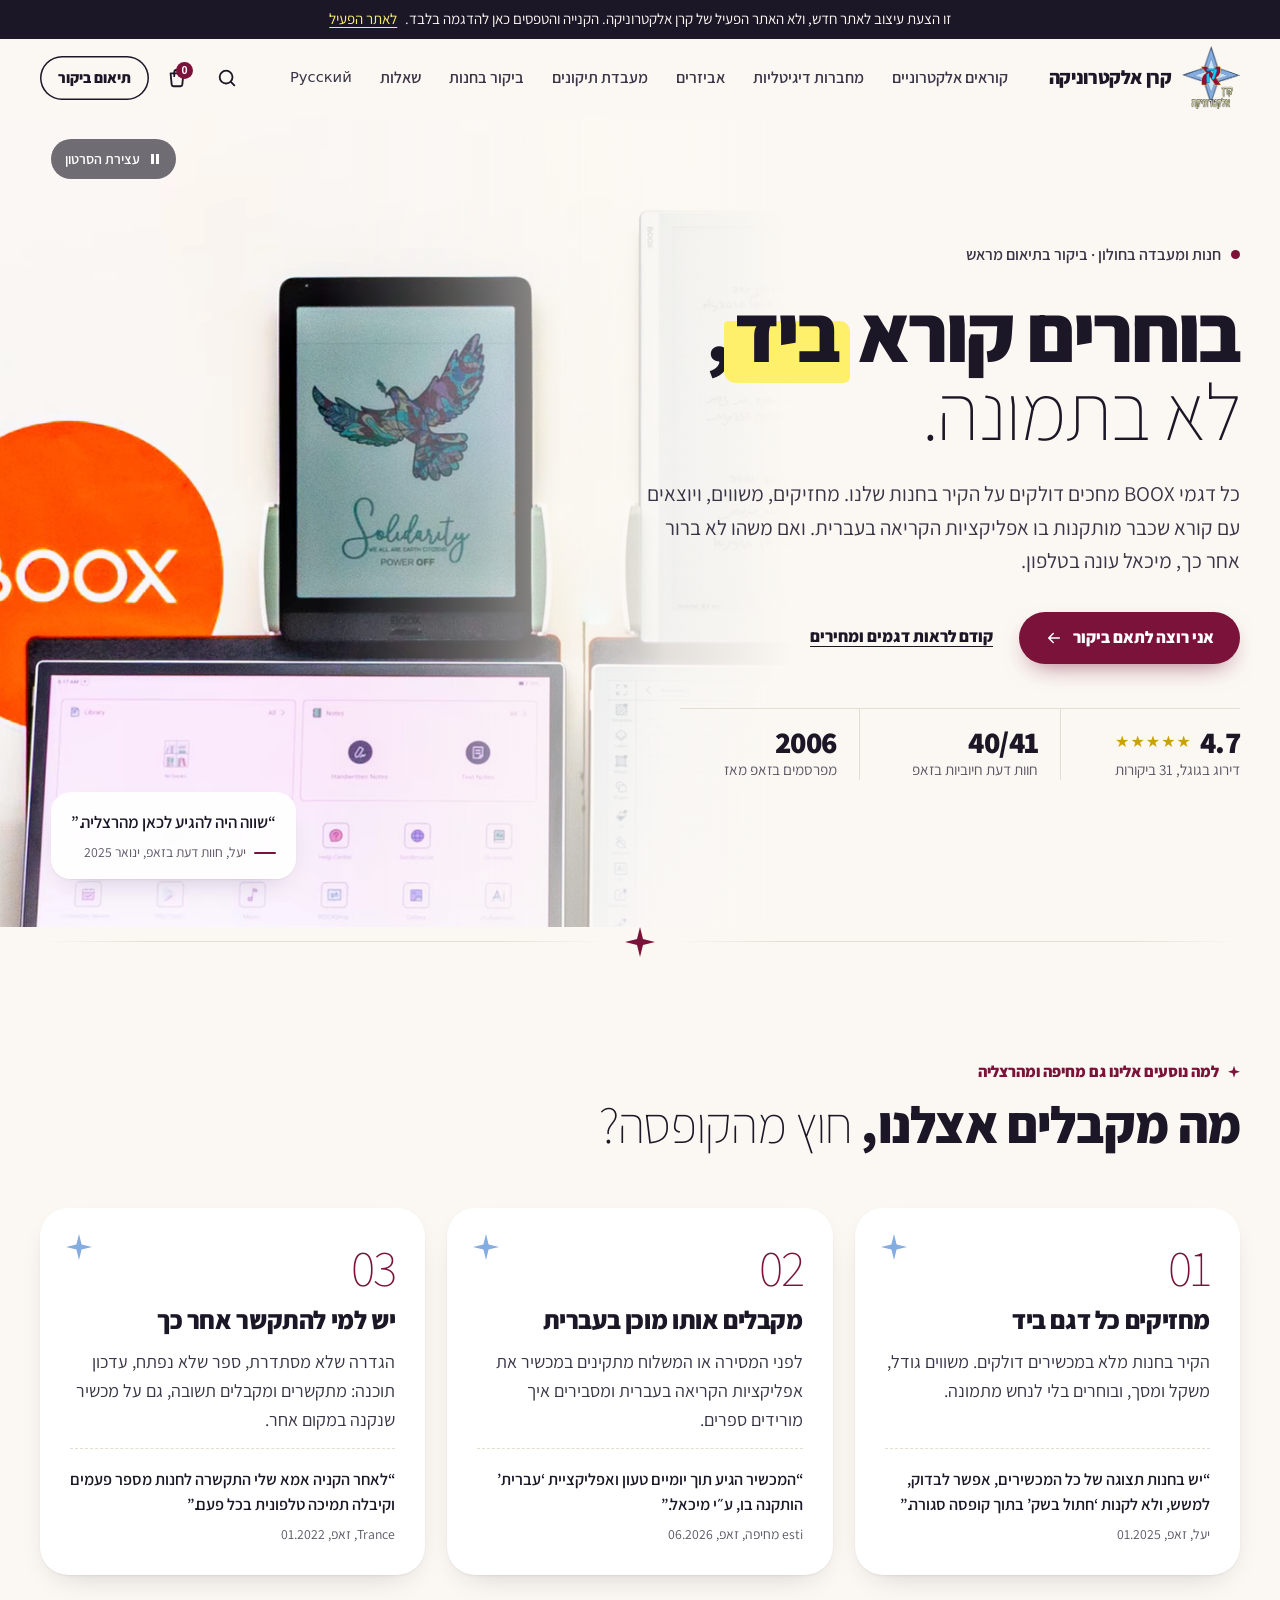
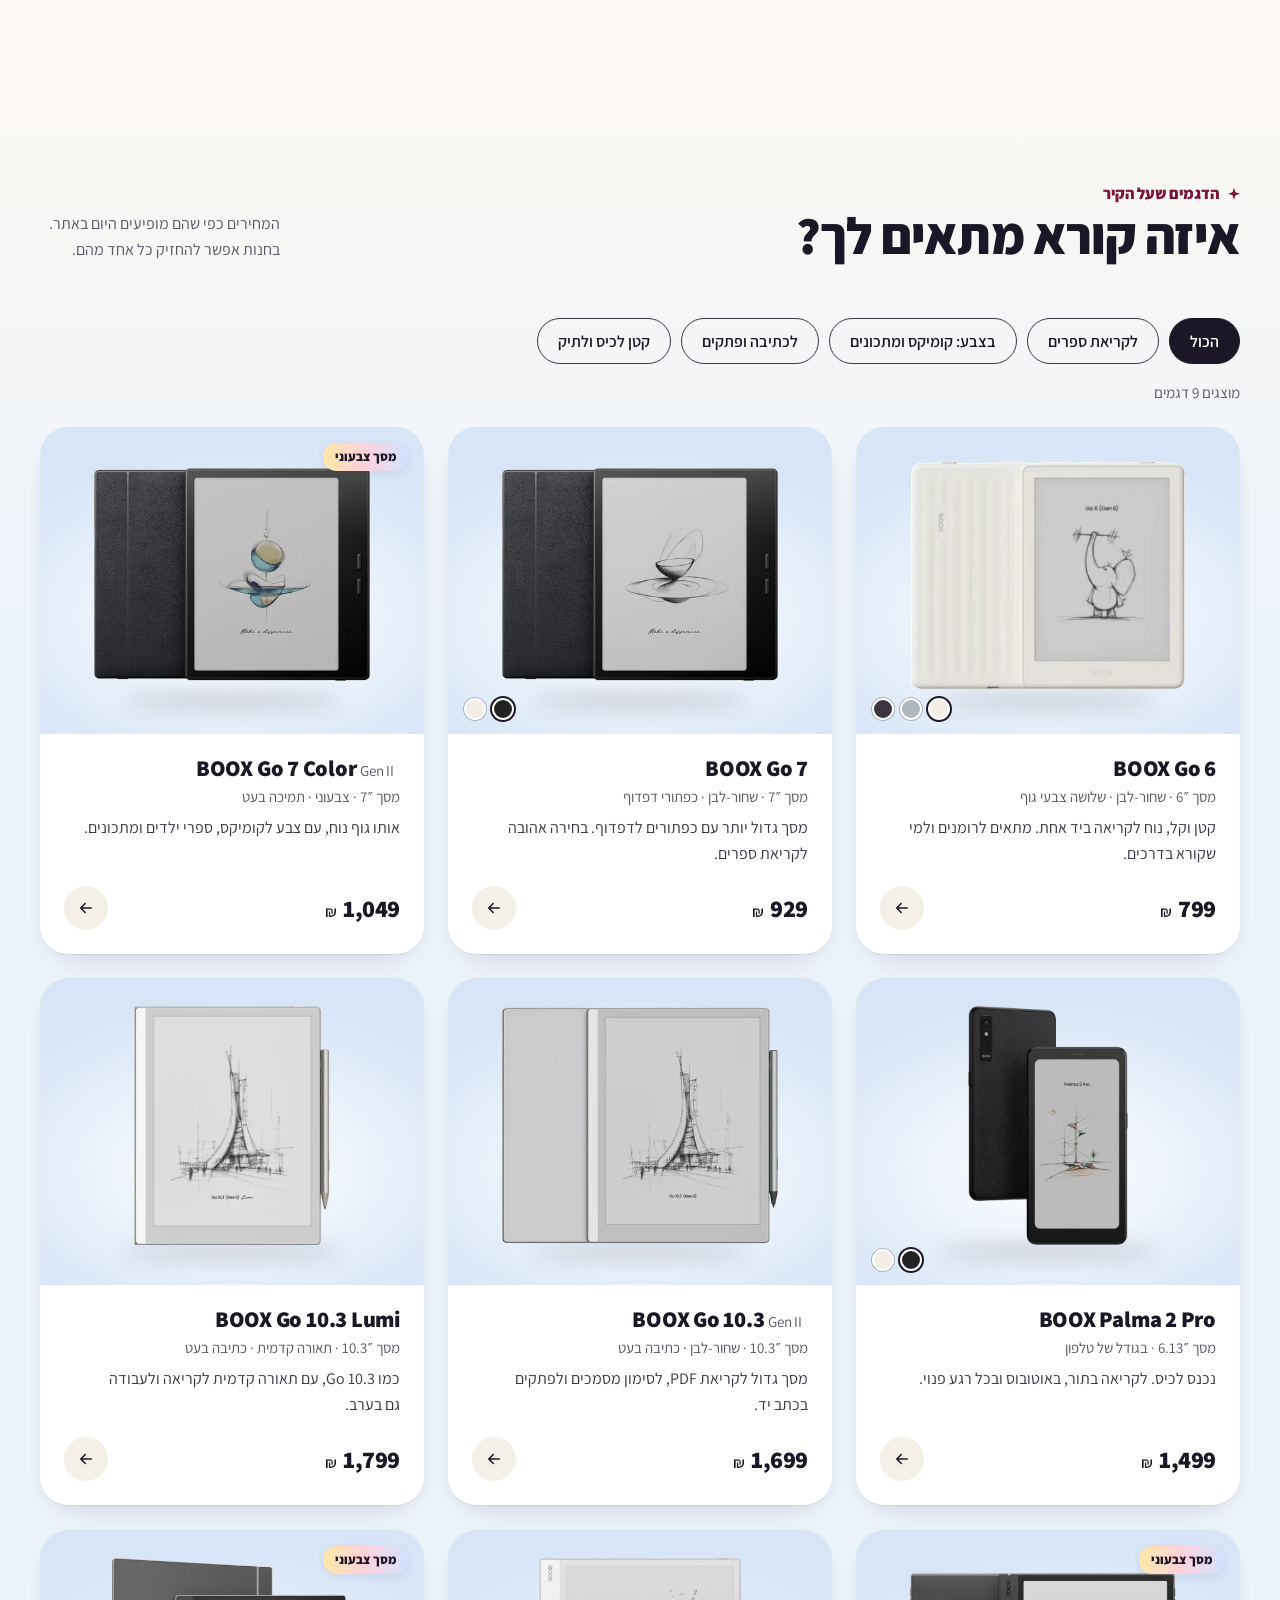
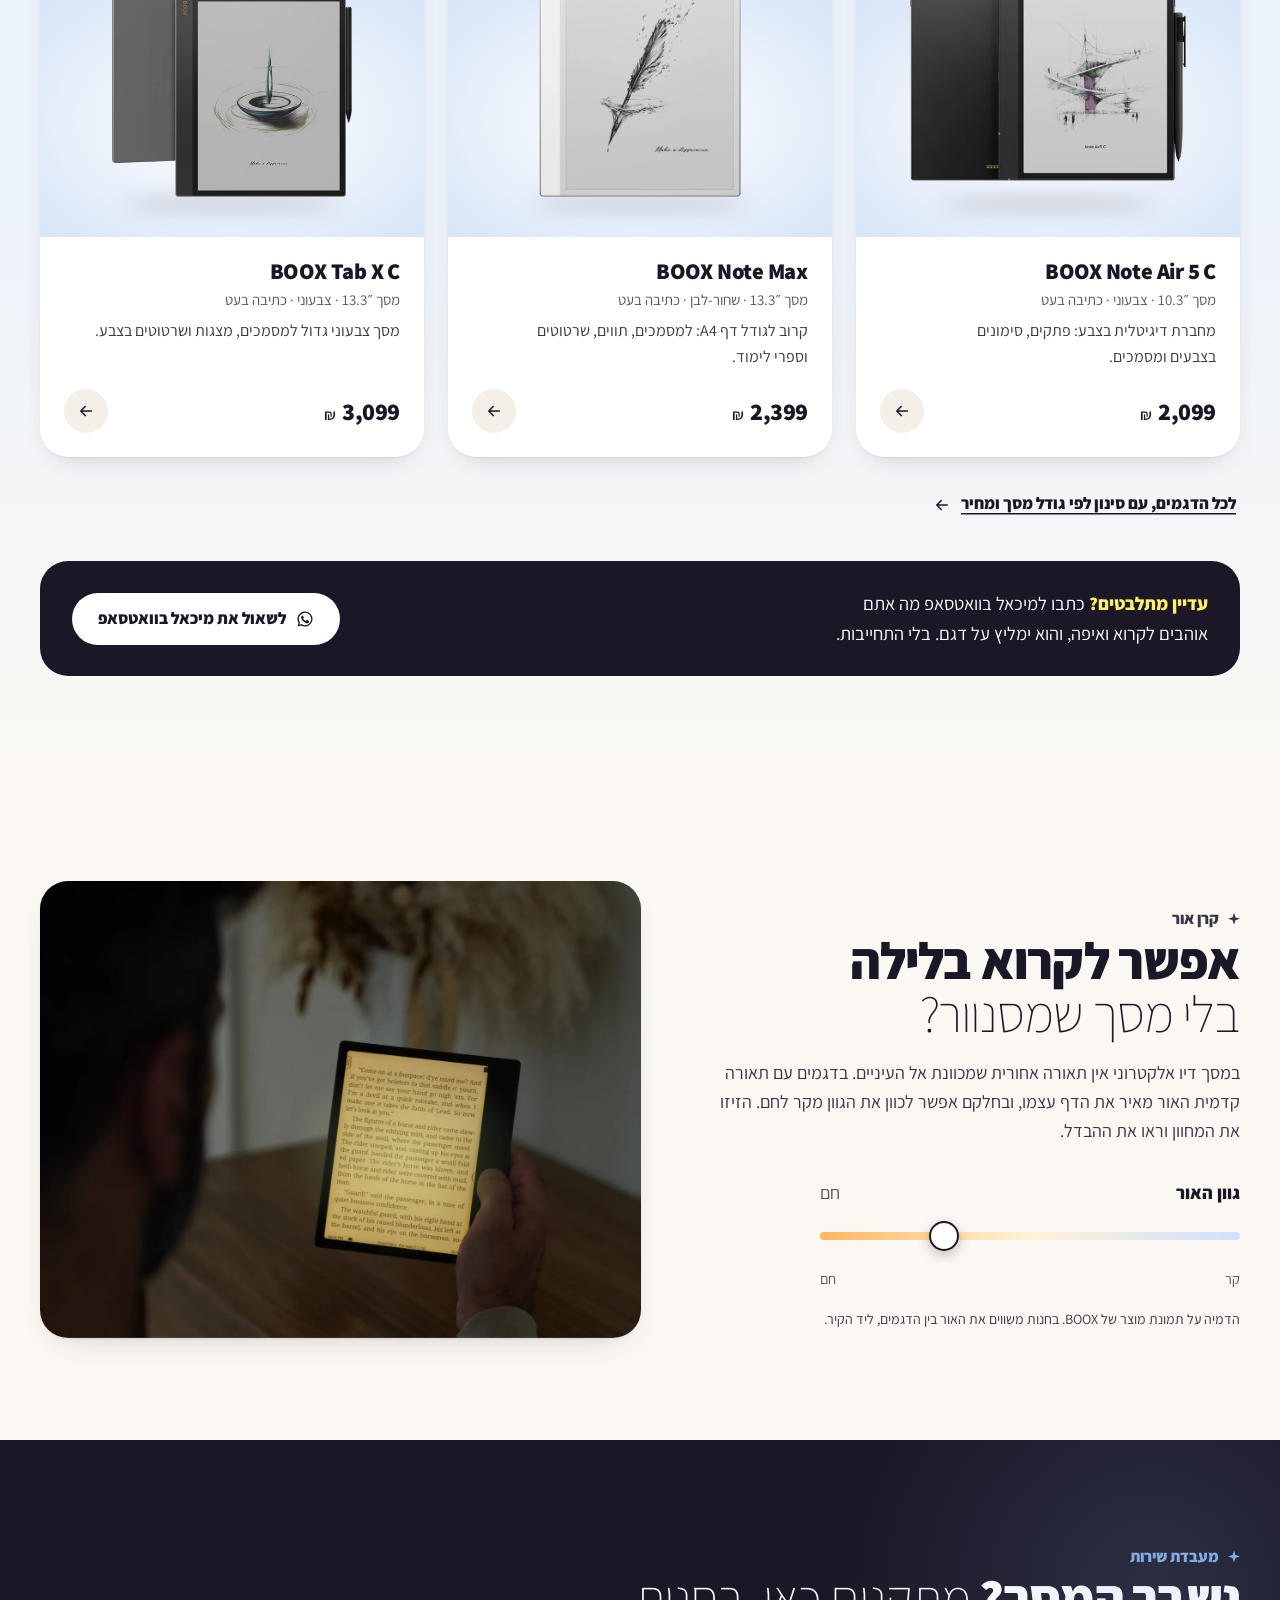
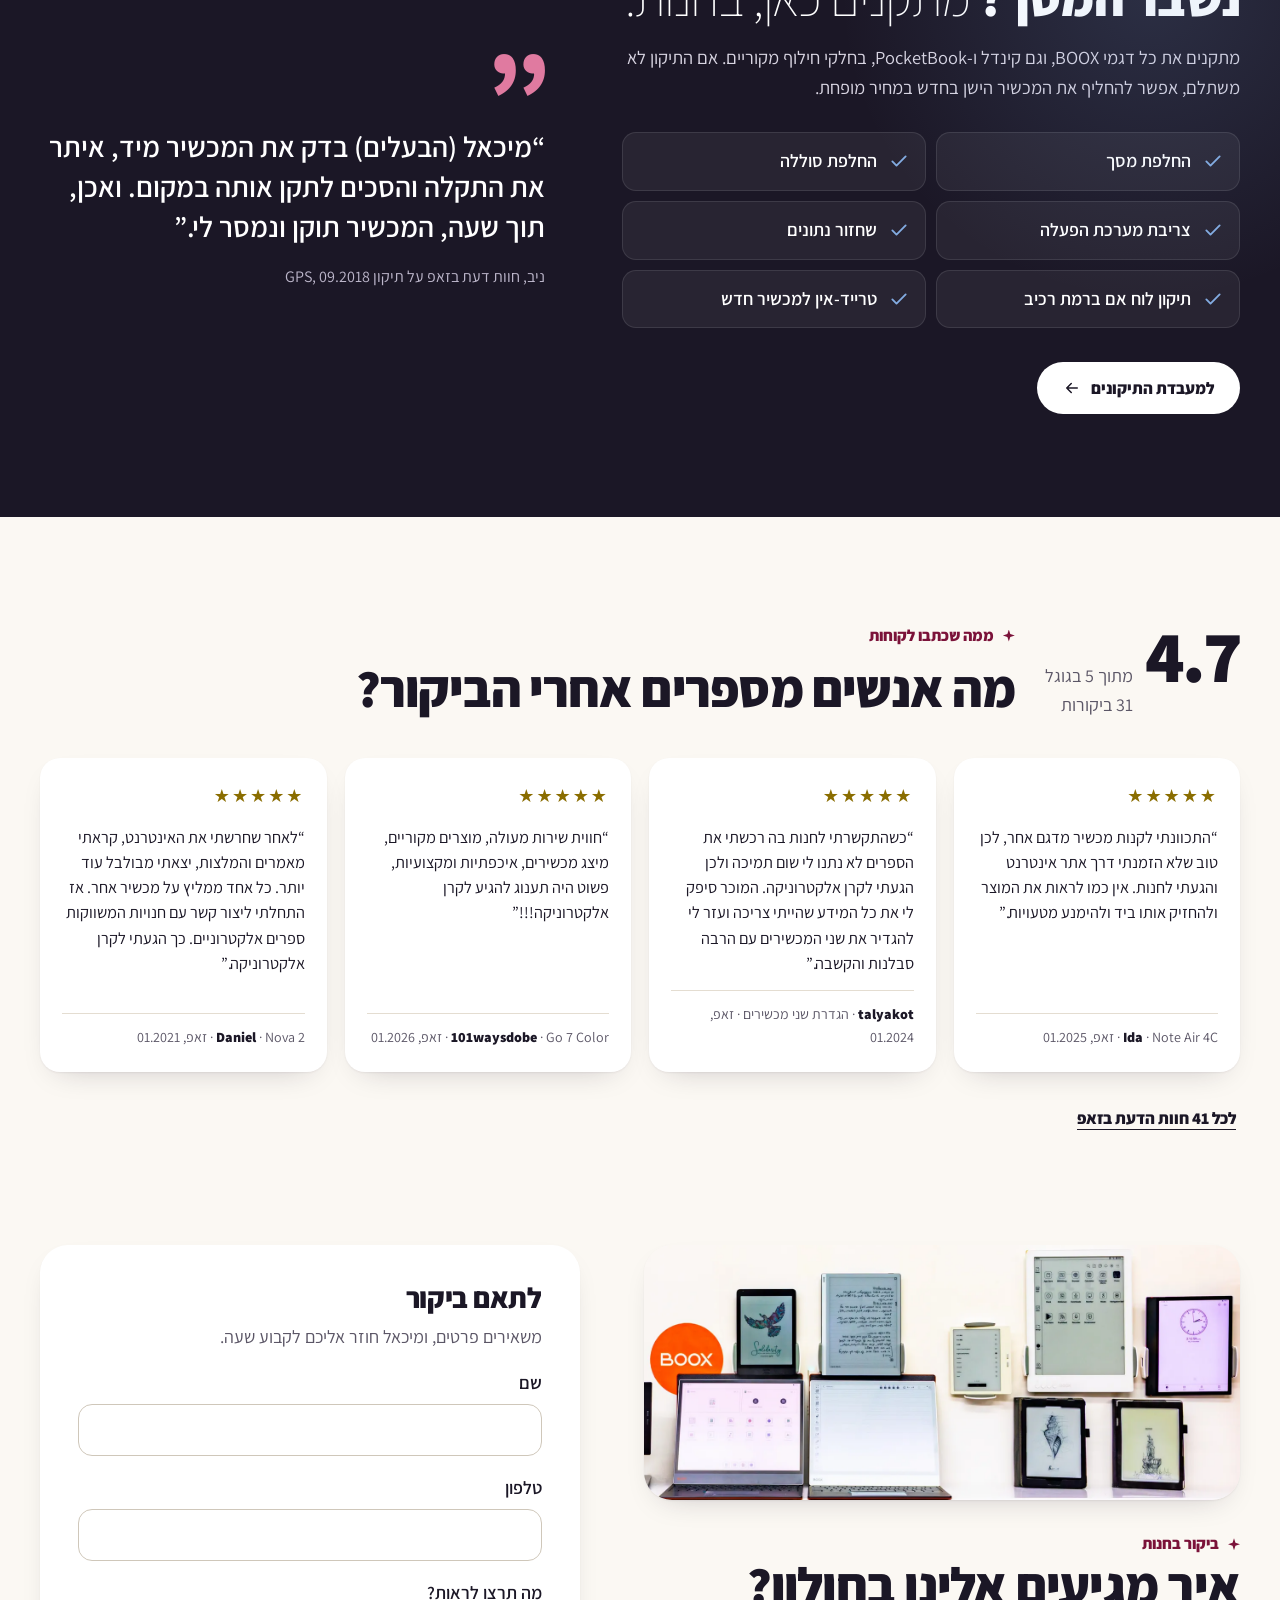
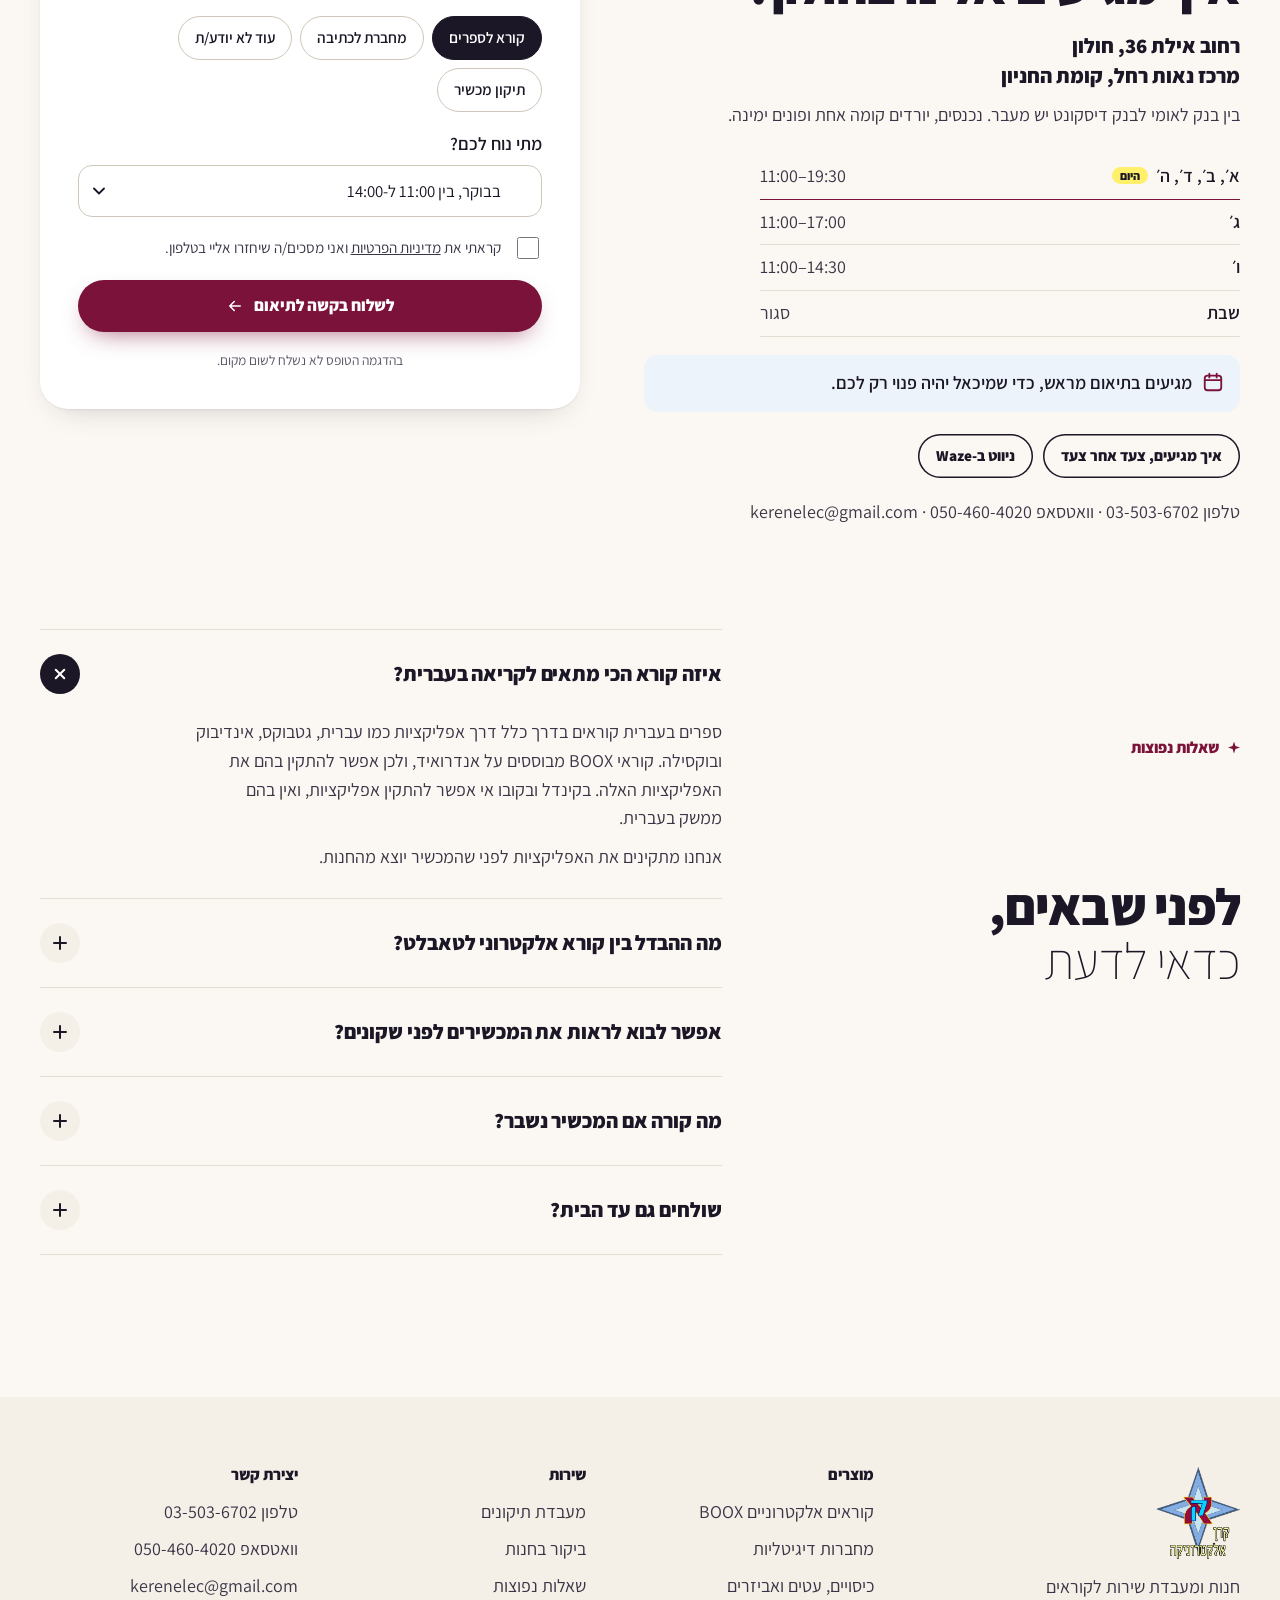
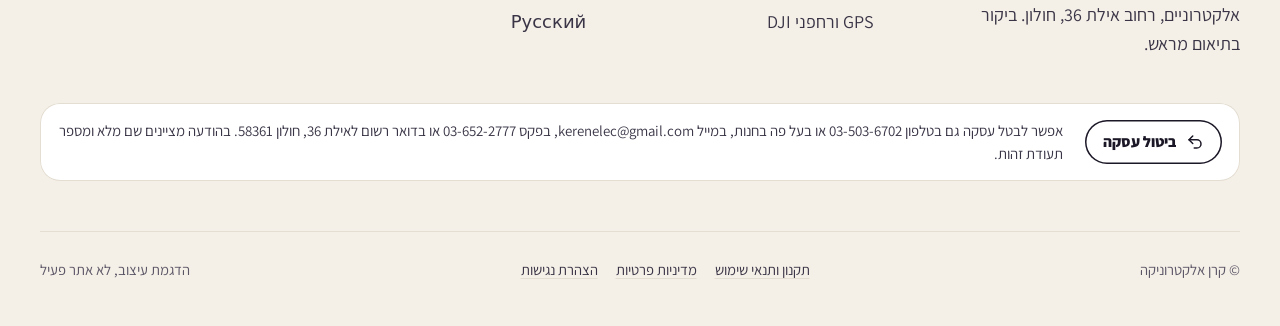
==== commit 9cea0f78: "Keren Electronics concept: share copy of the round-2 site Nine pages with a concept notice above the" ====
--- a/index.html
+++ b/index.html
@@ -2,558 +2,382 @@
 <html lang="he" dir="rtl">
 <head>
 <meta charset="utf-8">
-<meta name="viewport" content="width=device-width, initial-scale=1, viewport-fit=cover">
-<title>הצעת עיצוב לדף הבית של צומת ספרים</title>
-<meta name="description" content="קונספט עיצוב לא רשמי לדף הבית של צומת ספרים. הדגמה בלבד: אין כאן מכירה, ושמות הספרים והמחירים נלקחו מהאתר הציבורי.">
-<meta name="robots" content="noindex, nofollow">
+<meta name="viewport" content="width=device-width, initial-scale=1">
+<meta name="robots" content="noindex">
+<link rel="icon" href="data:image/svg+xml,%3Csvg%20xmlns%3D%22http%3A//www.w3.org/2000/svg%22%20viewBox%3D%220%200%2040%2040%22%3E%3Cpath%20d%3D%22M20%201l4.6%2014.4L39%2020l-14.4%204.6L20%2039l-4.6-14.4L1%2020l14.4-4.6z%22%20fill%3D%22%237B1239%22/%3E%3C/svg%3E">
+<title>קרן אלקטרוניקה | קוראי BOOX בחולון: בוחרים ביד, מקבלים מוכן בעברית</title>
+<meta name="description" content="חנות ומעבדה לקוראים אלקטרוניים בחולון. כל דגמי BOOX בתצוגה, התקנת אפליקציות קריאה בעברית לפני המסירה, ותמיכה טלפונית גם אחרי הקנייה.">
+<link rel="preload" href="assets/fonts/assistant-hebrew-800-normal.woff2" as="font" type="font/woff2" crossorigin>
+<link rel="preload" href="assets/fonts/assistant-hebrew-400-normal.woff2" as="font" type="font/woff2" crossorigin>
+<link rel="preload" as="image" href="assets/img/store-wide-poster.webp" type="image/webp" media="(min-width:761px)" fetchpriority="high">
+<link rel="preload" as="image" href="assets/img/store-tall-poster.webp" type="image/webp" media="(max-width:760px)" fetchpriority="high">
+<link rel="stylesheet" href="assets/css/site.css">
+<script type="application/ld+json">{"@context":"https://schema.org","@type":"ElectronicsStore","name":"קרן אלקטרוניקה","telephone":"+972-3-503-6702","email":"kerenelec@gmail.com","address":{"@type":"PostalAddress","streetAddress":"אילת 36, מרכז נאות רחל","addressLocality":"חולון","postalCode":"58361","addressCountry":"IL"},"geo":{"@type":"GeoCoordinates","latitude":32.017787,"longitude":34.764884},"openingHoursSpecification":[{"@type":"OpeningHoursSpecification","dayOfWeek":["Sunday","Monday","Wednesday","Thursday"],"opens":"11:00","closes":"19:30"},{"@type":"OpeningHoursSpecification","dayOfWeek":"Tuesday","opens":"11:00","closes":"17:00"},{"@type":"OpeningHoursSpecification","dayOfWeek":"Friday","opens":"11:00","closes":"14:30"}]}</script>
 <meta property="og:type" content="website">
 <meta property="og:locale" content="he_IL">
-<meta property="og:title" content="הצעת עיצוב לדף הבית של צומת ספרים">
-<meta property="og:description" content="הדגמה בלבד, לא האתר הרשמי.">
+<meta property="og:title" content="קרן אלקטרוניקה | קוראי BOOX בחולון: בוחרים ביד, מקבלים מוכן בעברית">
+<meta property="og:description" content="חנות ומעבדה לקוראים אלקטרוניים בחולון. כל דגמי BOOX בתצוגה, התקנת אפליקציות קריאה בעברית לפני המסירה, ותמיכה טלפונית גם אחרי הקנייה.">
 <meta property="og:url" content="__SITE_URL__/">
-<meta property="og:image" content="__SITE_URL__/og.jpg">
-<meta property="og:image:width" content="1200">
-<meta property="og:image:height" content="630">
-<meta name="twitter:card" content="summary_large_image">
-<link rel="icon" href="data:,">
-<link rel="stylesheet" href="fonts/fonts.local.css">
-<style>
-*,*::before,*::after{box-sizing:border-box}
-html{-webkit-text-size-adjust:100%;text-size-adjust:100%}
-body{margin:0}
-img,svg{max-width:100%}
-a{color:inherit}
-button,input,select{font:inherit;color:inherit}
-.sr{position:absolute!important;width:1px;height:1px;overflow:hidden;clip:rect(0 0 0 0);white-space:nowrap}
-.wrap{width:100%;max-width:1320px;margin-inline:auto;padding-left:max(20px,env(safe-area-inset-left,0px));padding-right:max(20px,env(safe-area-inset-right,0px))}
-.rv{position:sticky;top:env(safe-area-inset-top,0px);z-index:50;display:flex;gap:4px;justify-content:center;flex-wrap:wrap;padding:6px max(12px,env(safe-area-inset-right,0px)) 6px max(12px,env(safe-area-inset-left,0px));background:#2B2B2B;font:500 13px/1.2 "Assistant",system-ui,sans-serif}
-.rv a{color:#EDEDED;text-decoration:none;padding:5px 10px;border-radius:3px}
-.rv a[aria-current]{background:#FFFFFF;color:#1A1A1A}
-.rv a:focus-visible{outline:2px solid #FFFFFF;outline-offset:2px}
-.cvlink{display:block;text-decoration:none;color:inherit}
-.cur{font-family:var(--ui,inherit)}
-.hscroll{position:relative;display:grid;grid-auto-flow:column;overflow-x:auto;overscroll-behavior-x:contain;scroll-snap-type:x mandatory;scrollbar-width:thin}
-.hscroll>*{scroll-snap-align:start}
-@media (prefers-reduced-motion:reduce){*,*::before,*::after{animation:none!important;transition:none!important;scroll-behavior:auto!important}}
-
-.cv{position:relative;display:block;aspect-ratio:2/3;width:100%;max-width:100%;background:var(--cb);color:var(--cf);container-type:inline-size;overflow:hidden;isolation:isolate}
-.cv-in{position:relative;display:flex;flex-direction:column;gap:3.5cqi;padding:10cqi 9cqi;height:100%}
-.cv-art{position:absolute;inset:0;width:100%;height:100%;z-index:-1}
-.cv .ma{fill:var(--ca)}.cv .mb{fill:var(--cb)}.cv .mf{fill:var(--cf)}.cv .mc{fill:var(--cf);opacity:.14}.cv .md{fill:var(--cf);opacity:.22}
-.cv .sa{stroke:var(--ca)}
-.cv .qmark{font-family:"David Libre",serif;font-weight:700;font-size:210px}
-.cv .bigglyph{font-family:"David Libre",serif;font-weight:700;font-size:230px}
-.cv-t{font-family:"David Libre","Frank Ruhl Libre",serif;font-weight:700;font-size:14.5cqi;line-height:1.02;text-wrap:balance;letter-spacing:-.01em}
-.cv-a{font-family:"Noto Sans Hebrew",sans-serif;font-weight:600;font-size:7cqi;line-height:1.2;opacity:.92}
-.cv.sans .cv-t{font-family:"Noto Sans Hebrew",sans-serif;font-stretch:75%;font-weight:800;font-size:16cqi;line-height:.98;letter-spacing:0}
-.cv.latin .cv-t{direction:ltr;text-align:left;font-size:13cqi}
-.cv.latin .cv-a{direction:ltr;text-align:left;letter-spacing:.06em}
-
-.kc{position:relative;display:block;aspect-ratio:2/3;width:100%;background:var(--cb);color:var(--cf);container-type:inline-size;overflow:hidden;isolation:isolate;
-  border-radius:3px 1px 1px 3px;
-  box-shadow:0 1px 1px rgba(14,22,40,.10),0 10px 16px -10px rgba(14,22,40,.32),0 26px 34px -28px rgba(14,22,40,.50)}
-.kc.latin{border-radius:1px 3px 3px 1px}
-.kc-art{position:absolute;inset:0;width:100%;height:100%;z-index:0}
-.kc .ma{fill:var(--ca)}.kc .mb{fill:var(--cb)}.kc .mf{fill:var(--cf)}.kc .mc{fill:var(--cf);opacity:.14}.kc .md{fill:var(--cf);opacity:.22}
-.kc .sa{stroke:var(--ca)}
-.kc .qmark,.kc .bigglyph{font-family:"Frank Ruhl Libre",serif;font-weight:700}
-.kc .qmark{font-size:210px}.kc .bigglyph{font-size:250px}
-.kc .bubble{font:800 44px/1 "Noto Sans Hebrew",sans-serif}
-/* Paper grain, then the hinge by the spine and a soft sheen. Hebrew books are bound on the right. */
-.kc::before{content:"";position:absolute;inset:0;z-index:2;pointer-events:none;background:url("data:image/svg+xml,%3Csvg xmlns='http://www.w3.org/2000/svg' width='180' height='180'%3E%3Cfilter id='n'%3E%3CfeTurbulence type='fractalNoise' baseFrequency='.85' numOctaves='2' stitchTiles='stitch'/%3E%3CfeColorMatrix type='saturate' values='0'/%3E%3C/filter%3E%3Crect width='100%25' height='100%25' filter='url(%23n)'/%3E%3C/svg%3E");background-size:180px;opacity:.16;mix-blend-mode:multiply}
-.kc::after{content:"";position:absolute;inset:0;z-index:3;pointer-events:none;
-  background:linear-gradient(to left,rgba(0,0,0,.20),rgba(0,0,0,.05) 2.4%,rgba(255,255,255,.16) 3.6%,rgba(255,255,255,0) 6.5%,rgba(0,0,0,.05) 8%,rgba(0,0,0,0) 11%),
-    linear-gradient(160deg,rgba(255,255,255,.13),rgba(255,255,255,0) 36%,rgba(0,0,0,0) 72%,rgba(0,0,0,.07));
-  box-shadow:inset 0 0 0 1px rgba(0,0,0,.07)}
-.kc.latin::after{background:linear-gradient(to right,rgba(0,0,0,.20),rgba(0,0,0,.05) 2.4%,rgba(255,255,255,.16) 3.6%,rgba(255,255,255,0) 6.5%,rgba(0,0,0,.05) 8%,rgba(0,0,0,0) 11%),
-    linear-gradient(200deg,rgba(255,255,255,.13),rgba(255,255,255,0) 36%,rgba(0,0,0,0) 72%,rgba(0,0,0,.07))}
-.kc-in{position:relative;z-index:1;display:flex;flex-direction:column;gap:3.4cqi;height:100%;padding:11cqi 11cqi 10cqi 9cqi}
-.kc.latin .kc-in{padding:11cqi 9cqi 10cqi 11cqi}
-.kc-t{font:700 14.5cqi/1.04 "Frank Ruhl Libre",serif;letter-spacing:-.005em;text-wrap:balance}
-.kc-a{font:600 6.4cqi/1.25 "Noto Sans Hebrew",sans-serif;letter-spacing:.01em;opacity:.9}
-.kc.t-sans .kc-t{font:700 14cqi/1.02 "Noto Sans Hebrew",sans-serif;letter-spacing:-.01em}
-.kc.t-sansc .kc-t{font:800 17cqi/.96 "Noto Sans Hebrew",sans-serif;font-stretch:75%;letter-spacing:0}
-.kc.t-light .kc-t{font-weight:400;font-size:16cqi}
-.kc.l-center .kc-in{justify-content:center;align-items:center;text-align:center}
-.kc.l-topc .kc-in{align-items:center;text-align:center}
-.kc.l-bottom .kc-in{justify-content:flex-end}
-.kc.rule .kc-t::after{content:"";display:block;width:16cqi;height:1.1cqi;background:var(--ca);margin:5cqi auto 1cqi}
-.kc.strike .kc-t{text-decoration:line-through;text-decoration-thickness:.075em;text-decoration-color:var(--ca)}
-.kc.latin .kc-t{direction:ltr;text-align:left;font-size:12.5cqi}
-.kc.latin.t-sans .kc-t,.kc.latin.t-sansc .kc-t{font-family:"Noto Sans Hebrew",sans-serif;font-weight:800;font-stretch:87.5%;font-size:13cqi;letter-spacing:.01em}
-.kc.latin .kc-a{direction:ltr;text-align:left;letter-spacing:.08em}
-
-/* Hardcover: same junction, finished like a good edition. Brand colours from the logo, used sparingly. */
-:root{
-  --paper:#FFFFFF; --mist:#F2F4F8; --line:#DFE4EC; --line-2:#C8D0DD;
-  --ink:#121A2B; --muted:#535E72;
-  --navy:#0C3E89; --navy-deep:#082E68; --yellow:#FFF200; --red:#ED1C24; --red-text:#C4161C;
-  --serif:"Frank Ruhl Libre","Noto Serif Hebrew",Georgia,serif;
-  --sans:"Noto Sans Hebrew","Assistant",Arial,sans-serif;
-  color-scheme:light;
-}
-body{background:var(--paper);color:var(--ink);font:400 17px/1.6 var(--sans)}
-:focus-visible{outline:3px solid var(--navy);outline-offset:3px}
-.k-dark :focus-visible{outline-color:var(--yellow)}
-@media (min-width:1024px){.wrap{padding-left:max(40px,env(safe-area-inset-left,0px));padding-right:max(40px,env(safe-area-inset-right,0px))}}
-
-.k-skip{position:absolute;inset-inline-start:12px;top:-80px;z-index:100;background:var(--navy);color:#fff;padding:10px 16px;border-radius:8px;font-weight:600;text-decoration:none}
-.k-skip:focus{top:12px}
-
-/* Header: a slim navy strip, then white */
-.k-strip{background:var(--navy-deep);color:#fff;font-size:13.5px}
-.k-strip .wrap{display:flex;justify-content:space-between;gap:16px;padding-block:8px}
-.k-strip a{color:#fff;text-decoration:none}
-.k-strip a:hover{text-decoration:underline;text-underline-offset:3px}
-.k-bar{display:grid;grid-template-columns:auto minmax(0,1fr) auto;align-items:center;gap:44px;padding-block:20px}
-.k-logo{display:block;line-height:0;justify-self:start}
-.k-logo img{display:block;width:172px;height:auto}
-.k-search{position:relative;display:flex;align-items:center;width:100%;max-width:540px;justify-self:center;background:var(--mist);border:1px solid transparent;border-radius:10px;transition:border-color .15s,background-color .15s,box-shadow .15s}
-.k-search:focus-within{background:#fff;border-color:var(--navy);box-shadow:0 0 0 3px rgba(12,62,137,.14)}
-.k-search input{flex:1;min-width:0;border:0;background:transparent;padding:12px 18px;font-size:16px;color:var(--ink)}
-.k-search input::placeholder,.k-big input::placeholder{color:var(--muted)}
-.k-search input:focus,.k-big input:focus{outline:none}
-.k-search button{border:0;background:none;color:var(--navy);width:48px;height:46px;display:grid;place-items:center;cursor:pointer;border-radius:10px}
-.k-util{display:flex;gap:26px;align-items:center}
-.k-util a{display:flex;gap:8px;align-items:center;text-decoration:none;font-size:15px;font-weight:500;color:var(--ink)}
-.k-util a:hover{color:var(--navy)}
-.k-util .count{min-width:20px;height:20px;padding-inline:6px;border-radius:999px;background:var(--navy);color:#fff;font:600 12px/20px var(--sans);text-align:center}
-.b-menu{display:none;background:none;border:0;color:var(--ink);padding:6px;margin:-6px;cursor:pointer}
-.k-nav{border-block:1px solid var(--line)}
-.k-nav .wrap{position:relative;display:flex;gap:24px;align-items:center}
-.k-nav a{position:relative;padding:15px 4px;text-decoration:none;font-size:15.5px;font-weight:500;color:var(--ink);white-space:nowrap}
-.k-nav a::after{content:"";position:absolute;inset-inline:4px;bottom:-1px;height:2px;background:var(--navy);transform:scaleX(0);transition:transform .2s}
-.k-nav a:hover::after{transform:scaleX(1)}
-.k-nav .deal{margin-inline-start:auto;color:var(--red-text);font-weight:600}
-.k-nav .deal::after{background:var(--red-text)}
-
-/* Hero: the question in book type, the road in, and the signpost */
-.k-hero{display:grid;grid-template-columns:minmax(0,1.1fr) minmax(0,1fr);gap:80px;align-items:center;padding-block:84px 92px}
-.k-hero>*{min-width:0}
-.k-hero h1{margin:0;font:500 clamp(54px,7.3vw,106px)/1 var(--serif);letter-spacing:-.015em;color:var(--navy-deep)}
-.k-hero .sub{margin:24px 0 32px;font-size:19.5px;line-height:1.55;color:var(--muted);max-width:36ch}
-.k-big{position:relative;display:flex;align-items:center;gap:8px;max-width:620px;padding:8px;background:#fff;border:1px solid var(--line-2);border-radius:14px;
-  box-shadow:0 1px 2px rgba(18,26,43,.05),0 16px 32px -24px rgba(8,46,104,.45);transition:border-color .15s,box-shadow .15s}
-.k-big:focus-within{border-color:var(--navy);box-shadow:0 0 0 3px rgba(12,62,137,.14),0 16px 32px -24px rgba(8,46,104,.45)}
-.k-big input{flex:1;min-width:0;border:0;background:transparent;padding:12px 14px;font-size:18px;color:var(--ink)}
-.k-big button{flex:none;display:flex;align-items:center;gap:10px;border:0;border-radius:9px;background:var(--navy);color:#fff;font:600 17px/1 var(--sans);padding:15px 24px;cursor:pointer}
-.k-big button:hover{background:var(--navy-deep)}
-.k-eg{margin:20px 0 0;font-size:15.5px;color:var(--muted);line-height:1.9}
-.k-eg a{color:var(--ink);text-decoration:underline;text-decoration-color:var(--line-2);text-underline-offset:5px;text-decoration-thickness:1px}
-.k-eg a:hover{color:var(--navy);text-decoration-color:currentColor}
-
-/* The signpost: enamel plates on a slim pole. One yellow plate, for the deal. */
-.k-post{--pole:30px;position:relative;display:grid;gap:14px;justify-items:start;padding:30px 0 50px}
-.k-post::before{content:"";position:absolute;top:0;bottom:10px;inset-inline-start:var(--pole);width:9px;border-radius:5px 5px 2px 2px;
-  background:linear-gradient(90deg,#041A3E,#1C4C92 45%,#062350)}
-.k-post::after{content:"";position:absolute;bottom:0;inset-inline-start:calc(var(--pole) - 34px);width:77px;height:18px;border-radius:50%;
-  background:radial-gradient(closest-side,rgba(8,46,104,.26),rgba(8,46,104,0))}
-.k-plate{--h:64px;--pt:26px;--plate:var(--navy);--key:rgba(255,255,255,.5);position:relative;isolation:isolate;display:flex;align-items:center;justify-content:space-between;gap:24px;
-  width:min(100%,var(--w,100%));height:var(--h);padding:0 30px 0 calc(var(--pt) + 26px);color:#fff;text-decoration:none;
-  filter:drop-shadow(0 12px 12px rgba(6,29,69,.15)) drop-shadow(0 2px 2px rgba(6,29,69,.14));
-  transition:transform .35s cubic-bezier(.2,.7,.2,1);animation:k-unfold .8s cubic-bezier(.2,.75,.25,1) backwards;animation-delay:calc(150ms + var(--i,0) * 85ms)}
-.k-plate::before,.k-face,.k-face::after{position:absolute;clip-path:polygon(0 50%,var(--p) 0,100% 0,100% 100%,var(--p) 100%)}
-.k-plate::before{content:"";inset:0;z-index:-2;background:var(--plate);--p:var(--pt)}
-.k-face{inset:4px 4px 4px 6px;z-index:-1;background:var(--key);--p:calc(var(--pt) - 3.2px)}
-.k-face::after{content:"";inset:1px 1px 1px 1.4px;background:var(--plate);--p:calc(var(--pt) - 4px)}
-.k-plate b{font:600 22px/1 var(--sans);letter-spacing:-.005em;white-space:nowrap}
-.k-plate small{font:400 14.5px/1.2 var(--sans);opacity:.8;white-space:nowrap}
-.k-plate:hover{transform:translateX(-7px)}
-.k-plate.deal{--plate:var(--yellow);--key:var(--navy-deep);color:var(--navy-deep)}
-.k-plate.deal small{opacity:1}
-.k-plate:focus-visible{outline-offset:4px}
-@keyframes k-unfold{from{clip-path:inset(-40px -40px -40px 62%);transform:translateX(10px)}to{clip-path:inset(-40px);transform:none}}
-
-/* Sections */
-.k-sec{padding-top:96px}
-.k-head{display:flex;justify-content:space-between;align-items:end;gap:20px 32px;margin-bottom:40px;flex-wrap:wrap}
-.k-head h2{margin:0;font:500 clamp(34px,3.6vw,50px)/1.1 var(--serif);letter-spacing:-.01em;color:var(--ink);text-wrap:balance}
-.k-head p{margin:12px 0 0;font-size:17.5px;color:var(--muted);max-width:56ch}
-.k-go{display:inline-flex;align-items:center;gap:10px;padding-bottom:6px;border-bottom:1px solid currentColor;color:var(--navy);font-weight:600;font-size:16px;text-decoration:none;white-space:nowrap}
-.k-go svg{transition:transform .2s}
-.k-go:hover svg{transform:translateX(-4px)}
-
-/* Book */
-.k-book{position:relative;display:flex;flex-direction:column;min-width:0}
-.k-book .cvlink{display:block;margin-bottom:20px}
-.k-book .cvlink .kc{transition:transform .35s cubic-bezier(.2,.7,.2,1),box-shadow .35s}
-.k-book .cvlink:hover .kc{transform:translateY(-4px)}
-.k-book h3{margin:0;font:600 18.5px/1.3 var(--serif);text-wrap:balance}
-.k-book h3 a{text-decoration:none}
-.k-book h3 a:hover{text-decoration:underline;text-decoration-thickness:1px;text-underline-offset:4px}
-.k-book .au{margin:5px 0 0;font-size:14.5px;line-height:1.4;color:var(--muted)}
-.k-buy{display:flex;align-items:center;justify-content:space-between;gap:10px;margin-top:auto;padding-top:14px}
-.k-price{margin:0;display:flex;flex-wrap:wrap;gap:2px 9px;align-items:baseline}
-.k-price .now{font:600 18px/1.2 var(--sans);color:var(--ink)}
-.k-price .was{font-size:14px;color:var(--muted)}
-.k-add{flex:none;width:44px;height:44px;border-radius:50%;border:1px solid var(--line-2);background:#fff;color:var(--navy);display:grid;place-items:center;cursor:pointer;transition:background-color .15s,border-color .15s,color .15s}
-.k-add:hover{background:var(--navy);border-color:var(--navy);color:#fff}
-
-/* Bestsellers: a chart with the numbers set in book type */
-.k-top{display:grid;grid-template-columns:repeat(5,minmax(0,1fr));gap:40px 32px}
-.k-top .k-book{display:grid;grid-template-columns:auto minmax(0,1fr);column-gap:14px;align-content:start}
-.k-top .cvlink{grid-column:1/-1}
-.k-n{font:400 46px/.78 var(--serif);color:var(--navy);min-width:.55em;padding-top:2px}
-.k-rest{list-style:none;margin:48px 0 0;padding:30px 0 0;border-top:1px solid var(--line);display:grid;grid-template-columns:repeat(5,minmax(0,1fr));gap:22px 32px}
-.k-rest li{display:flex;gap:14px;align-items:baseline;min-width:0}
-.k-rest .k-n{font-size:32px}
-.k-rest a{display:block;font:600 17px/1.3 var(--serif);text-decoration:none}
-.k-rest a:hover{text-decoration:underline;text-decoration-thickness:1px;text-underline-offset:4px}
-.k-rest .au{display:block;margin-top:3px;font-size:14px;color:var(--muted)}
-
-/* The deal: a quiet band with one small yellow plate */
-.k-band{margin-top:104px;padding-block:88px 96px;background:var(--mist)}
-.k-band .k-sec{padding-top:0}
-.k-mini{--pt:14px;position:relative;isolation:isolate;display:inline-flex;align-items:center;height:42px;padding:0 18px 0 calc(var(--pt) + 14px);margin-inline-start:14px;vertical-align:.18em;
-  font:600 18px/1 var(--sans);letter-spacing:0;color:var(--navy-deep);white-space:nowrap}
-.k-mini::before{content:"";position:absolute;inset:0;z-index:-1;background:var(--yellow);clip-path:polygon(0 50%,var(--pt) 0,100% 0,100% 100%,var(--pt) 100%)}
-.k-row{display:grid;grid-template-columns:repeat(6,minmax(0,1fr));gap:40px 28px}
-
-/* Shelves: plain tabs and a side index */
-.k-tabs{position:relative;display:flex;gap:36px;margin:0 0 40px;padding-inline:4px;border-bottom:1px solid var(--line);overflow-x:auto;scrollbar-width:none}
-.k-tabs::-webkit-scrollbar{display:none}
-.k-tab{position:relative;flex:none;border:0;background:none;padding:12px 2px 15px;font:500 18px/1 var(--sans);color:var(--muted);cursor:pointer;white-space:nowrap}
-.k-tab:hover{color:var(--ink)}
-.k-tab[aria-selected="true"]{color:var(--ink);font-weight:600}
-.k-tab[aria-selected="true"]::after{content:"";position:absolute;inset-inline:0;bottom:0;height:3px;border-radius:3px 3px 0 0;background:var(--navy)}
-.k-tab:focus-visible{outline-offset:-3px;border-radius:6px}
-.k-panel{display:grid;grid-template-columns:minmax(0,4fr) minmax(0,1.55fr);gap:44px;align-items:start}
-.k-panel[hidden]{display:none}
-.k-panel .k-row{grid-template-columns:repeat(4,minmax(0,1fr))}
-.k-index{background:var(--mist);border-radius:16px;padding:28px 28px 30px}
-.k-index h3{margin:0 0 10px;font:500 26px/1.15 var(--serif)}
-.k-index ul{list-style:none;margin:0 0 24px;padding:0}
-.k-index li a{display:flex;justify-content:space-between;align-items:center;gap:12px;padding:12px 0;border-top:1px solid var(--line);text-decoration:none;font-size:16.5px;font-weight:500}
-.k-index li:first-child a{border-top:0}
-.k-index li a svg{color:var(--muted);transition:transform .2s,color .2s}
-.k-index li a:hover{color:var(--navy)}
-.k-index li a:hover svg{color:var(--navy);transform:translateX(-3px)}
-
-/* Reading lists: set like a magazine page */
-.k-lists{display:grid;grid-template-columns:minmax(0,1.35fr) minmax(0,1fr);gap:64px;align-items:start}
-.k-list h3{margin:0;font:500 clamp(27px,2.5vw,34px)/1.18 var(--serif);text-wrap:balance}
-.k-list h3 a{text-decoration:none}
-.k-list h3 a:hover{text-decoration:underline;text-decoration-thickness:1px;text-underline-offset:6px}
-.k-list ol{list-style:none;margin:22px 0 18px;padding:0}
-.k-list ol li{display:grid;grid-template-columns:52px minmax(0,1fr);gap:14px;align-items:baseline;padding:18px 0;border-top:1px solid var(--line)}
-.k-list .k-n{font-size:42px}
-.k-list ol a{display:block;font:600 19px/1.3 var(--serif);text-decoration:none}
-.k-list ol a:hover{text-decoration:underline;text-decoration-thickness:1px;text-underline-offset:4px}
-.k-list ol .au{font-size:14.5px;color:var(--muted)}
-.k-more{color:var(--navy);font-weight:600;text-underline-offset:5px;text-decoration-thickness:1px}
-.k-side article{padding:30px 0;border-top:1px solid var(--line)}
-.k-side article:first-child{padding-top:0;border-top:0}
-.k-side h3{font-size:clamp(23px,2vw,27px);margin-bottom:14px}
-
-/* Branches: the navy band, with a board of places */
-.k-branches{margin-top:112px;padding-block:96px 104px;background:var(--navy-deep);color:#fff}
-.k-bgrid{display:grid;grid-template-columns:minmax(0,1fr) minmax(0,1.05fr);gap:80px;align-items:center}
-.k-branches h2{margin:0 0 20px;font:500 clamp(38px,4.4vw,62px)/1.06 var(--serif);letter-spacing:-.01em;text-wrap:balance}
-.k-branches p{margin:0 0 32px;font-size:18.5px;color:rgba(255,255,255,.86);max-width:42ch}
-.k-find{display:flex;flex-wrap:wrap;gap:12px;align-items:center}
-.k-find select{min-width:220px;border:0;border-radius:10px;padding:14px 16px;background:#fff;color:var(--ink);font-size:16px}
-.k-find button{border:0;border-radius:10px;background:var(--yellow);color:var(--navy-deep);font-weight:700;padding:14px 24px;cursor:pointer}
-.k-find button:hover{background:#FFF86B}
-.k-board{border:1px solid rgba(255,255,255,.18);border-radius:18px;padding:18px 36px 14px}
-.k-board h3{margin:0;padding:6px 0 14px;font:500 15px/1.2 var(--sans);color:rgba(255,255,255,.75)}
-.k-board ul{list-style:none;margin:0;padding:0}
-.k-board li a{display:grid;grid-template-columns:minmax(0,1fr) auto auto;gap:22px;align-items:baseline;padding:19px 0;border-top:1px solid rgba(255,255,255,.16);text-decoration:none}
-.k-board .nm{font:500 29px/1.1 var(--serif)}
-.k-board .ct{font:600 17px/1 var(--sans);color:var(--yellow);white-space:nowrap}
-.k-board .ar{color:rgba(255,255,255,.7);transition:transform .2s,color .2s}
-.k-board li a:hover .nm{text-decoration:underline;text-decoration-thickness:1px;text-underline-offset:6px}
-.k-board li a:hover .ar{color:#fff;transform:translateX(-4px)}
-.demo{display:inline-block;font:600 12px/1 var(--sans);color:var(--navy-deep);border:1px dashed currentColor;border-radius:4px;padding:4px 6px;margin-inline-start:8px;vertical-align:middle;white-space:nowrap}
-.k-dark .demo{color:#fff}
-
-/* Club */
-.k-club{display:grid;grid-template-columns:auto minmax(0,1fr) auto;gap:44px;align-items:center;padding-block:96px}
-.k-seal{display:grid;place-items:center;width:128px;height:128px;border-radius:50%;background:var(--navy);color:#fff;text-align:center;font:500 25px/1 var(--serif);
-  box-shadow:inset 0 0 0 6px var(--navy),inset 0 0 0 7.5px var(--yellow),0 18px 30px -20px rgba(8,46,104,.6)}
-.k-club h2{margin:0 0 10px;font:500 clamp(31px,3vw,42px)/1.12 var(--serif)}
-.k-club p{margin:0;color:var(--muted);max-width:62ch}
-.k-cta{display:inline-flex;align-items:center;gap:10px;background:var(--navy);color:#fff;text-decoration:none;font-weight:600;padding:16px 26px;border-radius:10px;white-space:nowrap}
-.k-cta:hover{background:var(--navy-deep)}
-
-/* Footer */
-.k-foot{background:var(--navy-deep);color:#fff}
-.b-news{display:grid;grid-template-columns:minmax(0,1fr) minmax(0,1fr);gap:32px;align-items:center;padding-block:60px;border-bottom:1px solid rgba(255,255,255,.16)}
-.b-news h2{margin:0 0 8px;font:500 clamp(28px,2.6vw,36px)/1.15 var(--serif)}
-.b-news p{margin:0;color:rgba(255,255,255,.85)}
-.b-news form{display:flex;gap:8px;padding:6px;background:#fff;border-radius:12px;width:100%;max-width:520px;justify-self:end}
-.b-news input{flex:1;min-width:0;border:0;background:transparent;padding:10px 14px;color:var(--ink)}
-.b-news input::placeholder{color:var(--muted)}
-.b-news input:focus{outline:none}
-.b-news form:focus-within{box-shadow:0 0 0 3px var(--yellow)}
-.b-news button{border:0;border-radius:8px;background:var(--yellow);color:var(--navy-deep);font-weight:700;padding:0 22px;cursor:pointer}
-.b-news button:hover{background:#FFF86B}
-.k-cols{display:grid;grid-template-columns:1.3fr 1fr 1fr 1fr;gap:32px;padding-block:48px 34px}
-.k-cols h2{margin:0 0 14px;font:600 16px/1.2 var(--sans);color:rgba(255,255,255,.7)}
-.k-cols ul{list-style:none;margin:0;padding:0;display:grid;gap:8px;font-size:15.5px}
-.k-cols a{text-decoration:none}
-.k-cols a:hover{text-decoration:underline;text-underline-offset:3px}
-.k-tel{display:block;margin-bottom:6px;font:500 34px/1 var(--serif);text-align:right}
-.k-note{margin:0;padding-block:18px 34px;border-top:1px solid rgba(255,255,255,.16);font-size:13.5px;color:rgba(255,255,255,.75)}
-
-/* Demo behaviour: search results, status line and the phone menu */
-.b-results{position:absolute;top:calc(100% + 10px);inset-inline:0;z-index:45;padding:14px 18px;background:#fff;color:var(--ink);border:1px solid var(--line-2);border-radius:14px;
-  box-shadow:0 24px 48px -24px rgba(8,46,104,.45);font-size:16px;text-align:start}
-.b-results[hidden]{display:none}
-.b-results .rh{margin:0 0 6px;font-weight:600}
-.b-results ul{list-style:none;margin:0;padding:0}
-.b-results li a{display:flex;justify-content:space-between;align-items:baseline;gap:12px;padding:10px 0;border-top:1px solid var(--line);text-decoration:none}
-.b-results li:first-child a{border-top:0}
-.b-results li a:hover .t{text-decoration:underline;text-underline-offset:3px}
-.b-results .t{font:600 17px/1.3 var(--serif)}
-.b-results .a{color:var(--muted);font-size:15px}
-.b-results .p{font-weight:600;white-space:nowrap}
-.b-results .note{margin:8px 0 0;font-size:14px;color:var(--muted)}
-.b-toast{position:fixed;inset-inline:0;bottom:max(18px,env(safe-area-inset-bottom,0px));margin-inline:auto;width:max-content;max-width:calc(100% - 32px);z-index:90;background:var(--navy-deep);color:#fff;font-weight:500;
-  padding:13px 20px;border-radius:10px;box-shadow:0 16px 36px -14px rgba(0,0,0,.5);opacity:0;transform:translateY(8px);transition:opacity .2s,transform .2s;pointer-events:none}
-.b-toast.on{opacity:1;transform:none}
-.b-drawer{position:fixed;inset:0;z-index:80;display:flex}
-.b-drawer[hidden]{display:none}
-.b-drawer .panel{width:min(86vw,370px);height:100%;overflow:auto;background:#fff;padding:16px 22px calc(26px + env(safe-area-inset-bottom,0px));box-shadow:0 0 40px rgba(0,0,0,.3);animation:k-slide .25s ease-out}
-@keyframes k-slide{from{transform:translateX(100%)}}
-.b-drawer .scrim{flex:1;background:rgba(8,46,104,.5)}
-.b-drawer .dh{display:flex;justify-content:space-between;align-items:center;padding-bottom:14px;border-bottom:1px solid var(--line)}
-.b-drawer .dh h2{margin:0;font:500 30px/1 var(--serif);color:var(--navy-deep)}
-.b-drawer .dx{width:44px;height:44px;border:1px solid var(--line-2);border-radius:50%;background:#fff;color:var(--ink);font-size:24px;line-height:1;cursor:pointer}
-.b-drawer ul{list-style:none;margin:0;padding:0}
-.b-drawer .dl>li{border-bottom:1px solid var(--line)}
-.b-drawer .dl>li>a,.b-drawer summary{display:flex;justify-content:space-between;align-items:center;padding:15px 2px;font-weight:500;font-size:18px;text-decoration:none;cursor:pointer;list-style:none}
-.b-drawer summary::-webkit-details-marker{display:none}
-.b-drawer summary::after{content:"+";font-size:22px;line-height:1;color:var(--navy)}
-.b-drawer details[open] summary::after{content:"−"}
-.b-drawer details ul{padding:0 14px 12px}
-.b-drawer details li a{display:block;padding:8px 0;text-decoration:none;color:var(--muted)}
-.b-drawer details li a:hover{color:var(--navy)}
-.b-drawer .dl .deal{color:var(--red-text)}
-.b-drawer .dl2{margin-top:16px}
-.b-drawer .dl2 a{display:block;padding:10px 0;font-weight:600;color:var(--navy);text-decoration:none}
-.b-drawer .dsvc{margin:14px 0 0;color:var(--muted)}
-.b-drawer .dsvc a{color:var(--navy);font-weight:600}
-
-/* Rows that do not fit become shelves you can swipe */
-@media (max-width:1100px){
-  .k-hero{grid-template-columns:1fr;gap:44px;padding-block:56px 64px}
-  .k-post{justify-items:stretch}
-  .k-scroll{position:relative;grid-auto-flow:column;grid-template-columns:none!important;grid-auto-columns:minmax(172px,27%);overflow-x:auto;overscroll-behavior-x:contain;scroll-snap-type:x mandatory;
-    padding:4px 4px 26px;margin-inline:-4px;scrollbar-width:thin}
-  .k-scroll>*{scroll-snap-align:start}
-  .k-rest{grid-template-columns:repeat(2,minmax(0,1fr))}
-  .k-panel{grid-template-columns:1fr}
-  .k-bgrid{grid-template-columns:1fr;gap:48px}
-  .k-nav .wrap{overflow-x:auto;scrollbar-width:none}
-  .k-nav .wrap::-webkit-scrollbar{display:none}
-  .k-lists{gap:40px}
-}
-@media (max-width:900px){
-  .k-bar{gap:24px}
-  .k-util .lbl{position:absolute;width:1px;height:1px;overflow:hidden;clip-path:inset(50%);white-space:nowrap}
-  .k-lists{grid-template-columns:1fr}
-}
-@media (max-width:760px){
-  body{font-size:16px}
-  .k-strip .wrap{justify-content:center}
-  .k-strip .wrap>span:last-child{display:none}
-  .k-bar{grid-template-columns:auto 1fr auto;gap:14px;padding-block:12px}
-  .b-menu{display:block}
-  .k-logo img{width:138px}
-  .k-search{display:none}
-  .k-util{gap:4px;margin-inline-end:-10px}
-  .k-util a{min-width:44px;min-height:44px;justify-content:center}
-  .k-util .acc{display:none}
-  .k-nav .wrap{gap:16px}
-  .k-nav a{font-size:15px;padding-block:12px}
-  .k-nav .deal{margin-inline-start:0}
-  .k-hero{padding-block:36px 48px;gap:36px}
-  .k-hero h1{font-size:clamp(46px,13vw,60px)}
-  .k-hero .sub{font-size:17px;margin:16px 0 22px}
-  .k-big{padding:6px;border-radius:12px}
-  .k-big input{font-size:17px;padding:11px 10px}
-  .k-big button{padding:13px 16px;font-size:16px}
-  .k-big button svg{display:none}
-  .k-post{--pole:18px;gap:10px;padding:22px 0 40px}
-  .k-plate{--h:54px;--pt:22px;width:var(--wm,100%)!important;padding:0 22px 0 calc(var(--pt) + 20px)}
-  .k-face{--p:calc(var(--pt) - 2.6px)}
-  .k-face::after{--p:calc(var(--pt) - 3.4px)}
-  .k-plate b{font-size:19px}
-  .k-plate small{display:none}
-  .k-sec{padding-top:68px}
-  .k-head{margin-bottom:28px}
-  .k-head p{font-size:16px}
-  .k-scroll{grid-auto-columns:44%;gap:20px}
-  .k-n{font-size:40px}
-  .k-rest{grid-template-columns:1fr;gap:16px;margin-top:32px}
-  .k-band{margin-top:72px;padding-block:64px 64px}
-  .k-mini{display:flex;width:max-content;margin:14px 0 0;height:38px;font-size:16px}
-  .k-tabs{gap:26px;margin-bottom:28px}
-  .k-tab{font-size:16.5px}
-  .k-index{padding:22px}
-  .k-branches{margin-top:76px;padding-block:68px 72px}
-  .k-board{padding:12px 22px 8px}
-  .k-board .nm{font-size:24px}
-  .k-club{grid-template-columns:auto minmax(0,1fr);gap:20px 22px;padding-block:68px}
-  .k-seal{width:84px;height:84px;font-size:18px;box-shadow:inset 0 0 0 4px var(--navy),inset 0 0 0 5.5px var(--yellow)}
-  .k-club .k-cta{grid-column:1/-1;justify-content:center}
-  .b-news{grid-template-columns:1fr;padding-block:44px}
-  .b-news form{justify-self:stretch;max-width:none}
-  .k-cols{grid-template-columns:1fr 1fr}
-  .k-cols>div:first-child{grid-column:1/-1}
-}
-.k-concept{margin:0;padding:6px 16px;background:var(--mist);color:var(--muted);border-bottom:1px solid var(--line);font-size:13px;line-height:1.45;text-align:center}</style>
+<meta property="og:image" content="__SITE_URL__/assets/img/store-wide-poster.jpg">
+<meta property="og:image:width" content="1600">
+<meta property="og:image:height" content="900">
 </head>
 <body>
-<div id="top"></div>
-<header>
-  <a class="k-skip" href="#main">דילוג לתוכן</a>
-  <p class="k-concept">הצעת עיצוב לא רשמית. זה לא האתר של צומת ספרים.</p>
-  <div class="k-strip"><div class="wrap"><span>משלוח חינם בקנייה מעל 249 ₪</span><span>שירות לקוחות <a href="tel:089236565" dir="ltr">08-9236565</a></span></div></div>
-  <div class="wrap k-bar">
-    <button class="b-menu" type="button" aria-label="תפריט" aria-expanded="false" aria-controls="menu"><svg viewBox="0 0 24 24" aria-hidden="true" width="24" height="24"><path d="M4 7h16M4 12h16M4 17h16" stroke="currentColor" stroke-width="2" stroke-linecap="round"/></svg></button>
-    <a class="k-logo" href="#top"><img src="logo.svg" alt="צומת ספרים, לראש הדף" width="347" height="94"></a>
-    <form class="b-search k-search" role="search" aria-label="חיפוש באתר" onsubmit="event.preventDefault()"><label class="sr" for="qb">חיפוש באתר</label><input id="qb" type="search" placeholder="ספר, סופר או הוצאה"><button type="submit" aria-label="חיפוש"><svg viewBox="0 0 24 24" aria-hidden="true" width="20" height="20"><circle cx="10.5" cy="10.5" r="6.5" fill="none" stroke="currentColor" stroke-width="2"/><path d="M15.5 15.5 21 21" stroke="currentColor" stroke-width="2" stroke-linecap="round"/></svg></button></form>
-    <nav class="b-util k-util" aria-label="חשבון וסל"><a href="#"><svg viewBox="0 0 24 24" aria-hidden="true" width="18" height="18"><path d="M12 21s-6.5-6.2-6.5-11a6.5 6.5 0 0 1 13 0c0 4.8-6.5 11-6.5 11Z" fill="none" stroke="currentColor" stroke-width="1.8"/><circle cx="12" cy="10" r="2.3" fill="currentColor"/></svg><span class="lbl">סניפים</span></a><a class="acc" href="#"><svg viewBox="0 0 24 24" aria-hidden="true" width="22" height="22"><circle cx="12" cy="8" r="4" fill="none" stroke="currentColor" stroke-width="1.8"/><path d="M4 21c1.2-4.2 4.3-6 8-6s6.8 1.8 8 6" fill="none" stroke="currentColor" stroke-width="1.8" stroke-linecap="round"/></svg><span class="lbl">החשבון שלי</span></a><a href="#"><svg viewBox="0 0 24 24" aria-hidden="true" width="22" height="22"><path d="M5 8h14l-1.2 12.2a1 1 0 0 1-1 .8H7.2a1 1 0 0 1-1-.8L5 8Z" fill="none" stroke="currentColor" stroke-width="1.8" stroke-linejoin="round"/><path d="M9 8V6.5a3 3 0 0 1 6 0V8" fill="none" stroke="currentColor" stroke-width="1.8"/></svg><span class="sr">סל הקניות, </span><span class="count">0</span></a></nav>
+<a class="skip" href="#main">דילוג לתוכן</a>
+<div class="concept-bar" role="note"><p>זו הצעת עיצוב לאתר חדש, ולא האתר הפעיל של קרן אלקטרוניקה. הקנייה והטפסים כאן להדגמה בלבד. <a href="https://kerenel.co.il/">לאתר הפעיל</a></p></div>
+<svg width="0" height="0" style="position:absolute" aria-hidden="true" focusable="false">
+  <symbol id="i-star" viewBox="0 0 32 32"><path d="M16 0l3.2 12.8L32 16l-12.8 3.2L16 32l-3.2-12.8L0 16l12.8-3.2z" fill="currentColor"/></symbol>
+  <symbol id="i-arrow" viewBox="0 0 24 24"><path d="M19 12H5m6-6l-6 6 6 6" fill="none" stroke="currentColor" stroke-width="2" stroke-linecap="round" stroke-linejoin="round"/></symbol>
+  <symbol id="i-check" viewBox="0 0 24 24"><path d="M4 12.5l5 5L20 6.5" fill="none" stroke="currentColor" stroke-width="2.2" stroke-linecap="round" stroke-linejoin="round"/></symbol>
+  <symbol id="i-wa" viewBox="0 0 24 24"><path fill="currentColor" d="M12 2a10 10 0 00-8.6 15.1L2 22l5-1.3A10 10 0 1012 2zm0 18.2a8.2 8.2 0 01-4.2-1.2l-.3-.2-3 .8.8-2.9-.2-.3A8.2 8.2 0 1112 20.2zm4.5-6.1c-.2-.1-1.5-.7-1.7-.8-.2-.1-.4-.1-.6.1l-.8 1c-.1.2-.3.2-.5.1a6.7 6.7 0 01-3.3-2.9c-.3-.4.2-.4.7-1.3.1-.2 0-.3 0-.4l-.8-1.8c-.2-.5-.4-.4-.6-.4h-.5a1 1 0 00-.7.3 3 3 0 00-.9 2.2 5.2 5.2 0 001.1 2.7 11.8 11.8 0 004.5 4c1.7.7 2.3.8 3.2.6a2.7 2.7 0 001.8-1.3c.2-.6.2-1.1.2-1.2-.1-.1-.3-.2-.6-.3z"/></symbol>
+  <symbol id="i-phone" viewBox="0 0 24 24"><path d="M5 3.5h3.5l2 5L8 10a11.5 11.5 0 006 6l1.5-2.5 5 2V19a2 2 0 01-2 2A16.5 16.5 0 013 5.5a2 2 0 012-2z" fill="none" stroke="currentColor" stroke-width="2" stroke-linejoin="round"/></symbol>
+  <symbol id="i-mail" viewBox="0 0 24 24"><g fill="none" stroke="currentColor" stroke-width="2" stroke-linecap="round" stroke-linejoin="round"><rect x="3" y="5" width="18" height="14" rx="2.5"/><path d="M3.5 7l8.5 6 8.5-6"/></g></symbol>
+  <symbol id="i-pin" viewBox="0 0 24 24"><g fill="none" stroke="currentColor" stroke-width="2" stroke-linejoin="round"><path d="M12 21s-7-6.2-7-11.5a7 7 0 0114 0C19 14.8 12 21 12 21z"/><circle cx="12" cy="9.5" r="2.5"/></g></symbol>
+  <symbol id="i-cal" viewBox="0 0 24 24"><g fill="none" stroke="currentColor" stroke-width="2" stroke-linecap="round"><rect x="3" y="5" width="18" height="16" rx="3"/><path d="M3 10h18M8 3v4M16 3v4"/></g></symbol>
+  <symbol id="i-screen" viewBox="0 0 24 24"><g fill="none" stroke="currentColor" stroke-width="2" stroke-linecap="round" stroke-linejoin="round"><rect x="5" y="2.5" width="14" height="19" rx="2.5"/><path d="M9.5 6.5l3 4-2.5 2 4 4.5"/></g></symbol>
+  <symbol id="i-battery" viewBox="0 0 24 24"><g fill="none" stroke="currentColor" stroke-width="2" stroke-linecap="round"><rect x="2.5" y="7" width="17" height="10" rx="2.5"/><path d="M22 10.5v3M6.5 10.5v3M10 10.5v3"/></g></symbol>
+  <symbol id="i-system" viewBox="0 0 24 24"><g fill="none" stroke="currentColor" stroke-width="2" stroke-linecap="round" stroke-linejoin="round"><path d="M20 12a8 8 0 11-2.3-5.6"/><path d="M20 4v4.5h-4.5"/><path d="M12 8v4l2.5 2"/></g></symbol>
+  <symbol id="i-data" viewBox="0 0 24 24"><g fill="none" stroke="currentColor" stroke-width="2"><ellipse cx="12" cy="6" rx="7" ry="3"/><path d="M5 6v12c0 1.7 3.1 3 7 3s7-1.3 7-3V6M5 12c0 1.7 3.1 3 7 3s7-1.3 7-3"/></g></symbol>
+  <symbol id="i-chip" viewBox="0 0 24 24"><g fill="none" stroke="currentColor" stroke-width="2" stroke-linecap="round"><rect x="7" y="7" width="10" height="10" rx="1.5"/><path d="M10 3v4M14 3v4M10 17v4M14 17v4M3 10h4M3 14h4M17 10h4M17 14h4"/></g></symbol>
+  <symbol id="i-swap" viewBox="0 0 24 24"><path d="M4 8h14l-3.5-3.5M20 16H6l3.5 3.5" fill="none" stroke="currentColor" stroke-width="2" stroke-linecap="round" stroke-linejoin="round"/></symbol>
+  <symbol id="i-light" viewBox="0 0 24 24"><g fill="none" stroke="currentColor" stroke-width="2" stroke-linecap="round"><circle cx="12" cy="12" r="4"/><path d="M12 2.5v2M12 19.5v2M5.3 5.3l1.4 1.4M17.3 17.3l1.4 1.4M2.5 12h2M19.5 12h2M5.3 18.7l1.4-1.4M17.3 6.7l1.4-1.4"/></g></symbol>
+  <symbol id="i-pen" viewBox="0 0 24 24"><g fill="none" stroke="currentColor" stroke-width="2" stroke-linecap="round" stroke-linejoin="round"><path d="M4 20l1.2-4.8L16 4.4l3.6 3.6L8.8 18.8z"/><path d="M13.8 6.6l3.6 3.6"/></g></symbol>
+  <symbol id="i-book" viewBox="0 0 24 24"><g fill="none" stroke="currentColor" stroke-width="2" stroke-linecap="round" stroke-linejoin="round"><path d="M4 19.5V5a2 2 0 012-2h13v15H6a2 2 0 00-2 2 2 2 0 002 2h13"/><path d="M8.5 7.5h6"/></g></symbol>
+  <symbol id="i-shield" viewBox="0 0 24 24"><g fill="none" stroke="currentColor" stroke-width="2" stroke-linecap="round" stroke-linejoin="round"><path d="M12 3l8 3v6c0 4.5-3.4 8.3-8 9-4.6-.7-8-4.5-8-9V6z"/><path d="M8.5 12l2.5 2.5 4.5-5"/></g></symbol>
+  <symbol id="i-truck" viewBox="0 0 24 24"><g fill="none" stroke="currentColor" stroke-width="2" stroke-linejoin="round"><path d="M2.5 6h11.5v10H2.5zM14 9.5h4.2l3.3 3.3V16H14"/><circle cx="7" cy="17.5" r="1.9"/><circle cx="17.5" cy="17.5" r="1.9"/></g></symbol>
+  <symbol id="i-tool" viewBox="0 0 24 24"><path d="M15.5 3.5a5 5 0 00-4.7 6.7L3.5 17.5v3h3l7.3-7.3a5 5 0 006.7-4.7l-3 1.5-2.5-2.5 1.5-3z" fill="none" stroke="currentColor" stroke-width="2" stroke-linejoin="round"/></symbol>
+  <symbol id="i-info" viewBox="0 0 24 24"><g fill="none" stroke="currentColor" stroke-width="2" stroke-linecap="round"><circle cx="12" cy="12" r="9"/><path d="M12 11v5.5M12 7.5v.2"/></g></symbol>
+  <symbol id="i-car" viewBox="0 0 24 24"><g fill="none" stroke="currentColor" stroke-width="2" stroke-linejoin="round"><path d="M4 16.5V12l2.2-5h11.6L20 12v4.5z"/><path d="M4 12h16"/><circle cx="8" cy="16.5" r="1.8"/><circle cx="16" cy="16.5" r="1.8"/></g></symbol>
+  <symbol id="i-access" viewBox="0 0 24 24"><g fill="none" stroke="currentColor" stroke-width="2" stroke-linecap="round" stroke-linejoin="round"><circle cx="11" cy="4.2" r="1.8"/><path d="M11 7.5v6h5.2l2.6 5.5M11 10.3h4.8"/><path d="M8 10.8a5.2 5.2 0 107.2 7"/></g></symbol>
+  <symbol id="i-stairs" viewBox="0 0 24 24"><path d="M3 5h5v4h4v4h4v4h5" fill="none" stroke="currentColor" stroke-width="2" stroke-linecap="round" stroke-linejoin="round"/></symbol>
+  <symbol id="i-key" viewBox="0 0 24 24"><g fill="none" stroke="currentColor" stroke-width="2" stroke-linecap="round"><circle cx="8" cy="15" r="4"/><path d="M11 12l8.5-8.5M16 7l2.5 2.5M13.5 9.5l2 2"/></g></symbol>
+  <symbol id="i-camera" viewBox="0 0 24 24"><g fill="none" stroke="currentColor" stroke-width="2" stroke-linejoin="round"><path d="M3.5 8h3.5l2-3h6l2 3h3.5v11h-17z"/><circle cx="12" cy="13" r="3.5"/></g></symbol>
+  <symbol id="i-lock" viewBox="0 0 24 24"><g fill="none" stroke="currentColor" stroke-width="2"><rect x="5" y="10.5" width="14" height="10" rx="2"/><path d="M8 10.5V7a4 4 0 018 0v3.5"/></g></symbol>
+  <symbol id="i-card" viewBox="0 0 24 24"><g fill="none" stroke="currentColor" stroke-width="2" stroke-linecap="round"><rect x="3" y="5.5" width="18" height="13" rx="2.5"/><path d="M3 10h18M7 15h4"/></g></symbol>
+  <symbol id="i-return" viewBox="0 0 24 24"><g fill="none" stroke="currentColor" stroke-width="2" stroke-linecap="round" stroke-linejoin="round"><path d="M9 14L4 9l5-5"/><path d="M4 9h10.5a5.5 5.5 0 010 11H11"/></g></symbol>
+  <symbol id="i-user" viewBox="0 0 24 24"><g fill="none" stroke="currentColor" stroke-width="2" stroke-linecap="round"><circle cx="12" cy="8" r="4"/><path d="M4.5 20.5a7.5 7.5 0 0115 0"/></g></symbol>
+  <symbol id="i-doc" viewBox="0 0 24 24"><g fill="none" stroke="currentColor" stroke-width="2" stroke-linecap="round" stroke-linejoin="round"><path d="M6 3h8l4 4v14H6z"/><path d="M14 3v4h4M9 12h6M9 16h6"/></g></symbol>
+  <symbol id="i-bag" viewBox="0 0 24 24"><g fill="none" stroke="currentColor" stroke-width="2" stroke-linecap="round" stroke-linejoin="round"><path d="M5 7h14l-1.2 12.2a2 2 0 01-2 1.8H8.2a2 2 0 01-2-1.8z"/><path d="M9 10V6a3 3 0 016 0v4"/></g></symbol>
+  <symbol id="i-eye" viewBox="0 0 24 24"><g fill="none" stroke="currentColor" stroke-width="2"><path d="M2.5 12S6 5.5 12 5.5 21.5 12 21.5 12 18 18.5 12 18.5 2.5 12 2.5 12z"/><circle cx="12" cy="12" r="3"/></g></symbol>
+</svg>
+
+<header class="site-header" id="hdr">
+  <div class="wrap bar">
+    <a class="brand" href="index.html" aria-label="קרן אלקטרוניקה, לדף הבית"><img src="assets/img/logo-128.webp" width="128" height="139" alt=""><span class="wm"><b>קרן אלקטרוניקה</b><small>BOOX · חנות ומעבדה בחולון</small></span></a>
+    <nav class="main-nav" aria-label="ראשי">
+      <a href="e-readers.html">קוראים אלקטרוניים</a>
+      <a href="e-readers.html?f=write">מחברות דיגיטליות</a>
+      <a href="#" data-demo="accessories">אביזרים</a>
+      <a href="repairs.html">מעבדת תיקונים</a>
+      <a href="visit.html">ביקור בחנות</a>
+      <a href="index.html#faq">שאלות</a>
+      <a href="#" data-demo="ru" lang="ru">Русский</a>
+    </nav>
+    <div class="tools">
+      <button class="icon-btn" type="button" data-demo="search" aria-label="חיפוש באתר"><svg viewBox="0 0 24 24" fill="none" stroke="currentColor" stroke-width="2" stroke-linecap="round" aria-hidden="true"><circle cx="11" cy="11" r="7"/><path d="M20 20l-3.5-3.5"/></svg></button>
+      <button class="icon-btn cart" type="button" data-demo="cart" aria-label="סל הקניות, 0 פריטים"><svg viewBox="0 0 24 24" fill="none" stroke="currentColor" stroke-width="2" stroke-linecap="round" stroke-linejoin="round" aria-hidden="true"><path d="M5 7h14l-1.2 12.2a2 2 0 01-2 1.8H8.2a2 2 0 01-2-1.8z"/><path d="M9 10V6a3 3 0 016 0v4"/></svg><b>0</b></button>
+      <a class="btn btn-ghost btn-small" href="visit.html#book">תיאום ביקור</a>
+      <button class="icon-btn menu-btn" type="button" aria-label="פתיחת התפריט" aria-expanded="false" aria-controls="drawer"><svg viewBox="0 0 24 24" fill="none" stroke="currentColor" stroke-width="2" stroke-linecap="round" aria-hidden="true"><path d="M4 7h16M4 12h16M4 17h10"/></svg></button>
+    </div>
   </div>
-  <nav class="k-nav" aria-label="מדפים"><div class="wrap"><a href="#">ספרים חדשים</a><a href="#">רבי מכר</a><a href="#">סיפורת</a><a href="#">עיון</a><a href="#">ילדים ונוער</a><a href="#">ספרים באנגלית</a><a href="#">משחקים ופנאי</a><a href="#" class="deal">מבצעים</a></div></nav>
 </header>
-<div class="b-drawer" id="menu" hidden>
-  <div class="panel" role="dialog" aria-modal="true" aria-labelledby="menu-h">
-    <div class="dh"><h2 id="menu-h">תפריט</h2><button class="dx" type="button" aria-label="סגירת התפריט">×</button></div>
-    <nav aria-label="מדפים"><ul class="dl"><li><a href="#">ספרים חדשים</a></li><li><a href="#">רבי מכר</a></li><li><details><summary>סיפורת</summary><ul><li><a href="#">כל המדף</a></li><li><a href="#">סיפורת מקור</a></li><li><a href="#">סיפורת מתורגמת</a></li><li><a href="#">מתח ואימה</a></li><li><a href="#">ספרות גאה</a></li><li><a href="#">רומנטיקה</a></li></ul></details></li><li><details><summary>עיון</summary><ul><li><a href="#">כל המדף</a></li><li><a href="#">היסטוריה וביוגרפיה</a></li><li><a href="#">פסיכולוגיה ורוח</a></li><li><a href="#">כלכלה והשקעות</a></li><li><a href="#">ידיעת הארץ</a></li></ul></details></li><li><details><summary>ילדים ונוער</summary><ul><li><a href="#">כל המדף</a></li><li><a href="#">ספרי פעוטות</a></li><li><a href="#">קריאה ראשונה</a></li><li><a href="#">נוער בוגר</a></li><li><a href="#">חוברות עבודה</a></li><li><a href="#">מנגה</a></li></ul></details></li><li><details><summary>ספרים באנגלית</summary><ul><li><a href="#">כל המדף</a></li><li><a href="#" lang="en" dir="ltr">Fiction</a></li><li><a href="#" lang="en" dir="ltr">Romance</a></li><li><a href="#" lang="en" dir="ltr">Non-fiction</a></li><li><a href="#" lang="en" dir="ltr">Young adult</a></li></ul></details></li><li><details><summary>משחקים ופנאי</summary><ul><li><a href="#">כל המדף</a></li><li><a href="#">פאזלים</a></li><li><a href="#">משחקי מסיבה</a></li><li><a href="#">משחקי בילוש</a></li><li><a href="#">לגו ואבני בנייה</a></li><li><a href="#">תשבצים</a></li></ul></details></li><li><a href="#" class="deal">מבצעים</a></li></ul></nav>
-    <ul class="dl2"><li><a href="#">סניפים</a></li><li><a href="#">מועדון מה קורא</a></li><li><a href="#">החשבון שלי</a></li></ul>
-    <p class="dsvc">שירות לקוחות <a href="tel:089236565" dir="ltr">08-9236565</a></p>
+
+<div class="drawer" id="drawer" aria-hidden="true">
+  <div class="shade" data-close></div>
+  <nav class="panel" aria-label="תפריט נייד">
+    <button class="icon-btn close" type="button" data-close aria-label="סגירת התפריט"><svg viewBox="0 0 24 24" fill="none" stroke="currentColor" stroke-width="2" stroke-linecap="round" aria-hidden="true"><path d="M6 6l12 12M18 6L6 18"/></svg></button>
+    <a href="e-readers.html">קוראים אלקטרוניים</a>
+    <a href="e-readers.html?f=write">מחברות דיגיטליות</a>
+    <a href="#" data-demo="accessories">אביזרים</a>
+    <a href="repairs.html">מעבדת תיקונים</a>
+    <a href="visit.html">ביקור בחנות</a>
+    <a href="index.html#faq">שאלות נפוצות</a>
+    <a href="#" data-demo="ru" lang="ru">Русский</a>
+    <a class="btn btn-primary" href="visit.html#book">תיאום ביקור בחנות</a>
+  </nav>
+</div>
+
+<main id="main">
+  <section class="hero" id="top" aria-labelledby="h1">
+    <div class="hero-media">
+      <picture><source media="(max-width:760px)" srcset="assets/img/store-tall-poster.webp" type="image/webp" width="540" height="960"><source srcset="assets/img/store-wide-poster.webp" type="image/webp"><img src="assets/img/store-wide-poster.jpg" width="1600" height="900" alt="קיר התצוגה בחנות: עשרות קוראי BOOX דולקים על מעמדים, לצד שלטי BOOX" fetchpriority="high" id="heroPoster"></picture>
+      <video id="heroVideo" muted playsinline loop preload="none" aria-hidden="true" tabindex="-1"></video>
+      <button class="video-toggle" id="vt" type="button" aria-pressed="false" hidden><svg viewBox="0 0 14 14" aria-hidden="true"><path id="vtIcon" d="M3 2h3v10H3zM8 2h3v10H8z" fill="currentColor"/></svg><span id="vtLabel">עצירת הסרטון</span></button>
+    </div>
+    <div class="hero-scrim" aria-hidden="true"></div>
+    <div class="wrap hero-inner">
+      <div class="hero-copy">
+        <p class="eyebrow"><span class="live" aria-hidden="true"></span>חנות ומעבדה בחולון · ביקור בתיאום מראש</p>
+        <h1 class="h1" id="h1"><span class="l"><span class="w" style="--i:0">בוחרים</span> <span class="w" style="--i:1">קורא</span> <span class="w" style="--i:2"><mark class="hl">ביד</mark>,</span></span><span class="l thin"><span class="w" style="--i:3">לא</span> <span class="w" style="--i:4">בתמונה.</span></span></h1>
+        <p class="lede">כל דגמי BOOX מחכים דולקים על הקיר בחנות שלנו. מחזיקים, משווים, ויוצאים עם קורא שכבר מותקנות בו אפליקציות הקריאה בעברית. ואם משהו לא ברור אחר כך, מיכאל עונה בטלפון.</p>
+        <div class="cta-row" data-fab-hide>
+          <a class="btn btn-primary" href="visit.html#book">אני רוצה לתאם ביקור <svg aria-hidden="true"><use href="#i-arrow"/></svg></a>
+          <a class="btn btn-link" href="#choose"><span>קודם לראות דגמים ומחירים</span></a>
+        </div>
+        <ul class="proof" aria-label="מה אומרים עלינו">
+          <li><strong>4.7 <span class="stars" aria-hidden="true">★★★★★</span></strong><span>דירוג בגוגל, 31 ביקורות</span></li>
+          <li><strong>40/41</strong><span>חוות דעת חיוביות בזאפ</span></li>
+          <li><strong>2006</strong><span>מפרסמים בזאפ מאז</span></li>
+        </ul>
+      </div>
+    </div>
+    <figure class="hero-quote">“שווה היה להגיע לכאן מהרצליה.”<figcaption>יעל, חוות דעת בזאפ, ינואר 2025</figcaption></figure>
+  </section>
+
+  <div class="wrap ray" aria-hidden="true"><svg id="rayStar"><use href="#i-star"/></svg></div>
+
+  <section class="sec" id="why" aria-labelledby="why-h">
+    <div class="wrap">
+      <div class="sec-head rv">
+        <p class="kicker">למה נוסעים אלינו גם מחיפה ומהרצליה</p>
+        <h2 class="h2" id="why-h">מה מקבלים אצלנו, <span class="thin">חוץ מהקופסה?</span></h2>
+      </div>
+      <div class="why-grid">
+        <article class="why-card rv" style="--d:0">
+          <svg class="star" aria-hidden="true"><use href="#i-star"/></svg>
+          <span class="num" aria-hidden="true">01</span>
+          <h3>מחזיקים כל דגם ביד</h3>
+          <p>הקיר בחנות מלא במכשירים דולקים. משווים גודל, משקל ומסך, ובוחרים בלי לנחש מתמונה.</p>
+          <blockquote>“יש בחנות תצוגה של כל המכשירים, אפשר לבדוק, למשש, ולא לקנות ‘חתול בשק’ בתוך קופסה סגורה.”<cite>יעל, זאפ, 01.2025</cite></blockquote>
+        </article>
+        <article class="why-card rv" style="--d:1">
+          <svg class="star" aria-hidden="true"><use href="#i-star"/></svg>
+          <span class="num" aria-hidden="true">02</span>
+          <h3>מקבלים אותו מוכן בעברית</h3>
+          <p>לפני המסירה או המשלוח מתקינים במכשיר את אפליקציות הקריאה בעברית ומסבירים איך מורידים ספרים.</p>
+          <blockquote>“המכשיר הגיע תוך יומיים טעון ואפליקציית ‘עברית’ הותקנה בו, ע״י מיכאל.”<cite>esti מחיפה, זאפ, 06.2026</cite></blockquote>
+        </article>
+        <article class="why-card rv" style="--d:2">
+          <svg class="star" aria-hidden="true"><use href="#i-star"/></svg>
+          <span class="num" aria-hidden="true">03</span>
+          <h3>יש למי להתקשר אחר כך</h3>
+          <p>הגדרה שלא מסתדרת, ספר שלא נפתח, עדכון תוכנה: מתקשרים ומקבלים תשובה, גם על מכשיר שנקנה במקום אחר.</p>
+          <blockquote>“לאחר הקניה אמא שלי התקשרה לחנות מספר פעמים וקיבלה תמיכה טלפונית בכל פעם.”<cite>Trance, זאפ, 01.2022</cite></blockquote>
+        </article>
+      </div>
+    </div>
+  </section>
+
+  <section class="sec choose" id="choose" aria-labelledby="choose-h">
+    <div class="wrap">
+      <div class="sec-head split rv">
+        <div><p class="kicker">הדגמים שעל הקיר</p><h2 class="h2" id="choose-h">איזה קורא מתאים לך?</h2></div>
+        <p class="sec-note">המחירים כפי שהם מופיעים היום באתר. בחנות אפשר להחזיק כל אחד מהם.</p>
+      </div>
+      <div class="chips rv" role="group" aria-label="סינון לפי שימוש">
+        <button class="chip" type="button" data-f="all" aria-pressed="true">הכול</button>
+        <button class="chip" type="button" data-f="read" aria-pressed="false">לקריאת ספרים</button>
+        <button class="chip" type="button" data-f="color" aria-pressed="false">בצבע: קומיקס ומתכונים</button>
+        <button class="chip" type="button" data-f="write" aria-pressed="false">לכתיבה ופתקים</button>
+        <button class="chip" type="button" data-f="pocket" aria-pressed="false">קטן לכיס ולתיק</button>
+      </div>
+      <p class="count" id="count" aria-live="polite">מוצגים 9 דגמים</p>
+      <ul class="cards" id="cards">
+        <li class="card rv" data-tags="read pocket">
+          <div class="card-media"><img src="assets/img/go6-white-440.webp" srcset="assets/img/go6-white-440.webp 440w, assets/img/go6-white-880.webp 826w" sizes="(max-width:760px) 70vw, 300px" width="440" height="364" alt="BOOX Go 6 בצבע לבן" loading="lazy" data-img>
+            <div class="sw" role="group" aria-label="צבע"><button type="button" aria-pressed="true" style="background:#F2EEE6" data-src="go6-white" aria-label="לבן"></button><button type="button" aria-pressed="false" style="background:#AEB7BF" data-src="go6-grey" aria-label="אפור"></button><button type="button" aria-pressed="false" style="background:#3A3540" data-src="go6-purple" aria-label="כהה"></button></div></div>
+          <div class="card-body"><h3><a href="#" data-demo="product">BOOX Go 6</a></h3><p class="spec">מסך 6″ · שחור-לבן · שלושה צבעי גוף</p><p class="desc">קטן וקל, נוח לקריאה ביד אחת. מתאים לרומנים ולמי שקורא בדרכים.</p>
+          <div class="card-foot"><p class="price">799 <small>₪</small></p><span class="more" aria-hidden="true"><svg><use href="#i-arrow"/></svg></span></div></div>
+        </li>
+        <li class="card rv" data-tags="read">
+          <div class="card-media"><img src="assets/img/go7-black-440.webp" srcset="assets/img/go7-black-440.webp 440w, assets/img/go7-black-880.webp 820w" sizes="(max-width:760px) 70vw, 300px" width="440" height="338" alt="BOOX Go 7 בצבע שחור, עם כיסוי פתוח" loading="lazy" data-img>
+            <div class="sw" role="group" aria-label="צבע"><button type="button" aria-pressed="true" style="background:#222" data-src="go7-black" aria-label="שחור"></button><button type="button" aria-pressed="false" style="background:#F2EEE6" data-src="go7-white" aria-label="לבן"></button></div></div>
+          <div class="card-body"><h3><a href="#" data-demo="product">BOOX Go 7</a></h3><p class="spec">מסך 7″ · שחור-לבן · כפתורי דפדוף</p><p class="desc">מסך גדול יותר עם כפתורים לדפדוף. בחירה אהובה לקריאת ספרים.</p>
+          <div class="card-foot"><p class="price">929 <small>₪</small></p><span class="more" aria-hidden="true"><svg><use href="#i-arrow"/></svg></span></div></div>
+        </li>
+        <li class="card rv" data-tags="read color">
+          <span class="tag color">מסך צבעוני</span>
+          <div class="card-media"><img src="assets/img/go7color-440.webp" srcset="assets/img/go7color-440.webp 440w, assets/img/go7color-880.webp 820w" sizes="(max-width:760px) 70vw, 300px" width="440" height="338" alt="BOOX Go 7 Color, מסך צבעוני" loading="lazy"></div>
+          <div class="card-body"><h3><a href="boox-go-7-color-gen-ii.html">BOOX Go 7 Color <small>Gen II</small></a></h3><p class="spec">מסך 7″ · צבעוני · תמיכה בעט</p><p class="desc">אותו גוף נוח, עם צבע לקומיקס, ספרי ילדים ומתכונים.</p>
+          <div class="card-foot"><p class="price">1,049 <small>₪</small></p><span class="more" aria-hidden="true"><svg><use href="#i-arrow"/></svg></span></div></div>
+        </li>
+        <li class="card rv" data-tags="pocket read">
+          <div class="card-media"><img src="assets/img/palma2pro-440.webp" srcset="assets/img/palma2pro-440.webp 440w, assets/img/palma2pro-880.webp 546w" sizes="(max-width:760px) 70vw, 300px" width="440" height="661" alt="BOOX Palma 2 Pro בצבע שחור" loading="lazy" data-img>
+            <div class="sw" role="group" aria-label="צבע"><button type="button" aria-pressed="true" style="background:#222" data-src="palma2pro" aria-label="שחור"></button><button type="button" aria-pressed="false" style="background:#F2EEE6" data-src="palma2pro-white" aria-label="לבן"></button></div></div>
+          <div class="card-body"><h3><a href="#" data-demo="product">BOOX Palma 2 Pro</a></h3><p class="spec">מסך 6.13″ · בגודל של טלפון</p><p class="desc">נכנס לכיס. לקריאה בתור, באוטובוס ובכל רגע פנוי.</p>
+          <div class="card-foot"><p class="price">1,499 <small>₪</small></p><span class="more" aria-hidden="true"><svg><use href="#i-arrow"/></svg></span></div></div>
+        </li>
+        <li class="card rv" data-tags="write">
+          <div class="card-media"><img src="assets/img/go103-440.webp" srcset="assets/img/go103-440.webp 440w, assets/img/go103-880.webp 820w" sizes="(max-width:760px) 70vw, 300px" width="440" height="377" alt="BOOX Go 10.3 עם כיסוי ועט" loading="lazy"></div>
+          <div class="card-body"><h3><a href="#" data-demo="product">BOOX Go 10.3 <small>Gen II</small></a></h3><p class="spec">מסך 10.3″ · שחור-לבן · כתיבה בעט</p><p class="desc">מסך גדול לקריאת PDF, לסימון מסמכים ולפתקים בכתב יד.</p>
+          <div class="card-foot"><p class="price">1,699 <small>₪</small></p><span class="more" aria-hidden="true"><svg><use href="#i-arrow"/></svg></span></div></div>
+        </li>
+        <li class="card rv" data-tags="write read">
+          <div class="card-media"><img src="assets/img/go103lumi-440.webp" srcset="assets/img/go103lumi-440.webp 440w, assets/img/go103lumi-880.webp 713w" sizes="(max-width:760px) 70vw, 300px" width="440" height="538" alt="BOOX Go 10.3 Lumi עם עט" loading="lazy"></div>
+          <div class="card-body"><h3><a href="#" data-demo="product">BOOX Go 10.3 Lumi</a></h3><p class="spec">מסך 10.3″ · תאורה קדמית · כתיבה בעט</p><p class="desc">כמו Go 10.3, עם תאורה קדמית לקריאה ולעבודה גם בערב.</p>
+          <div class="card-foot"><p class="price">1,799 <small>₪</small></p><span class="more" aria-hidden="true"><svg><use href="#i-arrow"/></svg></span></div></div>
+        </li>
+        <li class="card rv" data-tags="write color">
+          <span class="tag color">מסך צבעוני</span>
+          <div class="card-media"><img src="assets/img/noteair5c-440.webp" srcset="assets/img/noteair5c-440.webp 440w, assets/img/noteair5c-880.webp 820w" sizes="(max-width:760px) 70vw, 300px" width="440" height="331" alt="BOOX Note Air 5 C עם כיסוי ועט" loading="lazy"></div>
+          <div class="card-body"><h3><a href="#" data-demo="product">BOOX Note Air 5 C</a></h3><p class="spec">מסך 10.3″ · צבעוני · כתיבה בעט</p><p class="desc">מחברת דיגיטלית בצבע: פתקים, סימונים בצבעים ומסמכים.</p>
+          <div class="card-foot"><p class="price">2,099 <small>₪</small></p><span class="more" aria-hidden="true"><svg><use href="#i-arrow"/></svg></span></div></div>
+        </li>
+        <li class="card rv" data-tags="write">
+          <div class="card-media"><img src="assets/img/notemax-440.webp" srcset="assets/img/notemax-440.webp 440w, assets/img/notemax-880.webp 692w" sizes="(max-width:760px) 70vw, 300px" width="440" height="522" alt="BOOX Note Max" loading="lazy"></div>
+          <div class="card-body"><h3><a href="#" data-demo="product">BOOX Note Max</a></h3><p class="spec">מסך 13.3″ · שחור-לבן · כתיבה בעט</p><p class="desc">קרוב לגודל דף A4: למסמכים, תווים, שרטוטים וספרי לימוד.</p>
+          <div class="card-foot"><p class="price">2,399 <small>₪</small></p><span class="more" aria-hidden="true"><svg><use href="#i-arrow"/></svg></span></div></div>
+        </li>
+        <li class="card rv" data-tags="write color">
+          <span class="tag color">מסך צבעוני</span>
+          <div class="card-media"><img src="assets/img/tabxc-440.webp" srcset="assets/img/tabxc-440.webp 440w, assets/img/tabxc-880.webp 820w" sizes="(max-width:760px) 70vw, 300px" width="440" height="439" alt="BOOX Tab X C עם כיסוי ועט" loading="lazy"></div>
+          <div class="card-body"><h3><a href="#" data-demo="product">BOOX Tab X C</a></h3><p class="spec">מסך 13.3″ · צבעוני · כתיבה בעט</p><p class="desc">מסך צבעוני גדול למסמכים, מצגות ושרטוטים בצבע.</p>
+          <div class="card-foot"><p class="price">3,099 <small>₪</small></p><span class="more" aria-hidden="true"><svg><use href="#i-arrow"/></svg></span></div></div>
+        </li>
+      </ul>
+      <p class="see-all rv"><a class="btn btn-link" href="e-readers.html"><span>לכל הדגמים, עם סינון לפי גודל מסך ומחיר</span><svg aria-hidden="true"><use href="#i-arrow"/></svg></a></p>
+      <div class="ask rv">
+        <p><strong>עדיין מתלבטים?</strong> כתבו למיכאל בוואטסאפ מה אתם אוהבים לקרוא ואיפה, והוא ימליץ על דגם. בלי התחייבות.</p>
+        <a class="btn btn-light" href="#" data-demo="whatsapp"><svg aria-hidden="true"><use href="#i-wa"/></svg>לשאול את מיכאל בוואטסאפ</a>
+      </div>
+    </div>
+  </section>
+
+  <section class="sec" id="light" aria-labelledby="light-h">
+    <div class="wrap light-grid">
+      <div class="light-text rv">
+        <p class="kicker">קרן אור</p>
+        <h2 class="h2" id="light-h">אפשר לקרוא בלילה <span class="thin">בלי מסך שמסנוור?</span></h2>
+        <p>במסך דיו אלקטרוני אין תאורה אחורית שמכוונת אל העיניים. בדגמים עם תאורה קדמית האור מאיר את הדף עצמו, ובחלקם אפשר לכוון את הגוון מקר לחם. הזיזו את המחוון וראו את ההבדל.</p>
+        <div class="slider">
+          <label for="temp">גוון האור <output id="tempOut" for="temp">חם</output></label>
+          <input type="range" id="temp" min="0" max="100" value="72" aria-valuetext="חם">
+          <div class="scale" aria-hidden="true"><span>קר</span><span>חם</span></div>
+        </div>
+        <p class="note">הדמיה על תמונת מוצר של BOOX. בחנות משווים את האור בין הדגמים, ליד הקיר.</p>
+      </div>
+      <figure class="light-photo rv" id="lightPhoto" style="--d:1">
+        <img src="assets/img/life-night.webp" width="1400" height="1065" alt="קריאה בחושך בקורא BOOX עם תאורה קדמית" loading="lazy">
+        <span class="cold"></span><span class="warm"></span><span class="glow"></span>
+      </figure>
+    </div>
+  </section>
+
+  <section class="sec lab on-dark" id="lab" aria-labelledby="lab-h">
+    <div class="lab-orb" aria-hidden="true"></div>
+    <div class="wrap lab-grid">
+      <div class="rv">
+        <p class="kicker">מעבדת שירות</p>
+        <h2 class="h2" id="lab-h">נשבר המסך? <span class="thin">מתקנים כאן, בחנות.</span></h2>
+        <p class="lede-d">מתקנים את כל דגמי BOOX, וגם קינדל ו-PocketBook, בחלקי חילוף מקוריים. אם התיקון לא משתלם, אפשר להחליף את המכשיר הישן בחדש במחיר מופחת.</p>
+        <ul class="fix">
+          <li><svg aria-hidden="true"><use href="#i-check"/></svg>החלפת מסך</li>
+          <li><svg aria-hidden="true"><use href="#i-check"/></svg>החלפת סוללה</li>
+          <li><svg aria-hidden="true"><use href="#i-check"/></svg>צריבת מערכת הפעלה</li>
+          <li><svg aria-hidden="true"><use href="#i-check"/></svg>שחזור נתונים</li>
+          <li><svg aria-hidden="true"><use href="#i-check"/></svg>תיקון לוח אם ברמת רכיב</li>
+          <li><svg aria-hidden="true"><use href="#i-check"/></svg>טרייד-אין למכשיר חדש</li>
+        </ul>
+        <a class="btn btn-light" href="repairs.html">למעבדת התיקונים <svg aria-hidden="true"><use href="#i-arrow"/></svg></a>
+      </div>
+      <blockquote class="big-quote rv" style="--d:1">“מיכאל (הבעלים) בדק את המכשיר מיד, איתר את התקלה והסכים לתקן אותה במקום. ואכן, תוך שעה, המכשיר תוקן ונמסר לי.”<cite>ניב, חוות דעת בזאפ על תיקון GPS, 09.2018</cite></blockquote>
+    </div>
+  </section>
+
+  <section class="sec" id="reviews" aria-labelledby="rev-h">
+    <div class="wrap">
+      <div class="rev-top rv">
+        <div class="score"><b>4.7</b><span>מתוך 5 בגוגל<br>31 ביקורות</span></div>
+        <div class="sec-head" style="margin:0">
+          <p class="kicker">ממה שכתבו לקוחות</p>
+          <h2 class="h2" id="rev-h">מה אנשים מספרים אחרי הביקור?</h2>
+        </div>
+      </div>
+      <div class="rev-grid" tabindex="0" role="region" aria-label="חוות דעת מזאפ">
+        <article class="rev rv" style="--d:0"><span class="stars" role="img" aria-label="5 כוכבים">★★★★★</span><q>התכוונתי לקנות מכשיר מדגם אחר, לכן טוב שלא הזמנתי דרך אתר אינטרנט והגעתי לחנות. אין כמו לראות את המוצר ולהחזיק אותו ביד ולהימנע מטעויות.</q><footer><b>Ida</b> · Note Air 4C · זאפ, 01.2025</footer></article>
+        <article class="rev rv" style="--d:1"><span class="stars" role="img" aria-label="5 כוכבים">★★★★★</span><q>כשהתקשרתי לחנות בה רכשתי את הספרים לא נתנו לי שום תמיכה ולכן הגעתי לקרן אלקטרוניקה. המוכר סיפק לי את כל המידע שהייתי צריכה ועזר לי להגדיר את שני המכשירים עם הרבה סבלנות והקשבה.</q><footer><b>talyakot</b> · הגדרת שני מכשירים · זאפ, 01.2024</footer></article>
+        <article class="rev rv" style="--d:2"><span class="stars" role="img" aria-label="5 כוכבים">★★★★★</span><q>חווית שירות מעולה, מוצרים מקוריים, מיצג מכשירים, איכפתיות ומקצועיות, פשוט היה תענוג להגיע לקרן אלקטרוניקה!!!</q><footer><b>101waysdobe</b> · Go 7 Color · זאפ, 01.2026</footer></article>
+        <article class="rev rv" style="--d:3"><span class="stars" role="img" aria-label="5 כוכבים">★★★★★</span><q>לאחר שחרשתי את האינטרנט, קראתי מאמרים והמלצות, יצאתי מבולבל עוד יותר. כל אחד ממליץ על מכשיר אחר. אז התחלתי ליצור קשר עם חנויות המשווקות ספרים אלקטרוניים. כך הגעתי לקרן אלקטרוניקה.</q><footer><b>Daniel</b> · Nova 2 · זאפ, 01.2021</footer></article>
+      </div>
+      <p class="rv" style="margin-top:26px"><a class="btn btn-link" href="https://www.zap.co.il/clientcard.aspx?siteid=1495" target="_blank" rel="noopener"><span>לכל 41 חוות הדעת בזאפ</span><span class="sr"> (נפתח בחלון חדש)</span></a></p>
+    </div>
+  </section>
+
+  <section class="sec" id="visit" aria-labelledby="visit-h" style="padding-top:0">
+    <div class="wrap visit-grid">
+      <div class="rv">
+        <figure class="store-photo"><img src="assets/img/store-wall-1400.webp" srcset="assets/img/store-wall-1400.webp 1400w, assets/img/store-wall-2400.webp 2400w" sizes="(max-width:1020px) 92vw, 640px" width="1400" height="613" alt="קיר התצוגה בחנות בחולון: קוראי BOOX דולקים על מעמדים" loading="lazy"></figure>
+        <p class="kicker">ביקור בחנות</p>
+        <h2 class="h2" id="visit-h">איך מגיעים אלינו בחולון?</h2>
+        <address>רחוב אילת 36, חולון<br>מרכז נאות רחל, קומת החניון</address>
+        <p class="directions">בין בנק לאומי לבנק דיסקונט יש מעבר. נכנסים, יורדים קומה אחת ופונים ימינה.</p>
+        <dl class="hours" aria-label="שעות פתיחה">
+          <div data-days="0 1 3 4"><dt>א׳, ב׳, ד׳, ה׳</dt><dd><bdi dir="ltr">11:00–19:30</bdi></dd></div>
+          <div data-days="2"><dt>ג׳</dt><dd><bdi dir="ltr">11:00–17:00</bdi></dd></div>
+          <div data-days="5"><dt>ו׳</dt><dd><bdi dir="ltr">11:00–14:30</bdi></dd></div>
+          <div data-days="6"><dt>שבת</dt><dd>סגור</dd></div>
+        </dl>
+        <p class="appt"><svg aria-hidden="true" viewBox="0 0 24 24" fill="none" stroke="currentColor" stroke-width="2" stroke-linecap="round"><rect x="3" y="5" width="18" height="16" rx="3"/><path d="M3 10h18M8 3v4M16 3v4"/></svg>מגיעים בתיאום מראש, כדי שמיכאל יהיה פנוי רק לכם.</p>
+        <div class="nav-btns"><a class="btn btn-ghost btn-small" href="visit.html">איך מגיעים, צעד אחר צעד</a><a class="btn btn-ghost btn-small" href="#" data-demo="waze">ניווט ב-Waze</a></div>
+        <p class="contact-line">טלפון <span class="nw">03-503-6702</span> · וואטסאפ <span class="nw">050-460-4020</span> · kerenelec@gmail.com</p>
+      </div>
+      <form class="book rv" id="book" style="--d:1" novalidate aria-labelledby="book-h" data-demo-form="בגרסה הסופית הבקשה תגיע למיכאל, והוא יחזור אליכם לקבוע שעה.">
+        <h3 id="book-h">לתאם ביקור</h3>
+        <p class="sub">משאירים פרטים, ומיכאל חוזר אליכם לקבוע שעה.</p>
+        <label class="field">שם<input name="name" autocomplete="name" required></label>
+        <label class="field">טלפון<input name="tel" type="tel" inputmode="tel" autocomplete="tel" required></label>
+        <fieldset><legend>מה תרצו לראות?</legend>
+          <div class="opts">
+            <label><input type="radio" name="what" value="read" checked><span>קורא לספרים</span></label>
+            <label><input type="radio" name="what" value="write"><span>מחברת לכתיבה</span></label>
+            <label><input type="radio" name="what" value="unsure"><span>עוד לא יודע/ת</span></label>
+            <label><input type="radio" name="what" value="fix"><span>תיקון מכשיר</span></label>
+          </div>
+        </fieldset>
+        <label class="field">מתי נוח לכם?<select name="when"><option>בבוקר, בין 11:00 ל-14:00</option><option>אחר הצהריים, בין 14:00 ל-19:30</option><option>יום שישי בבוקר</option></select></label>
+        <label class="consent"><input type="checkbox" name="ok" required><span>קראתי את <a href="privacy.html">מדיניות הפרטיות</a> ואני מסכים/ה שיחזרו אליי בטלפון.</span></label>
+        <p class="err" role="alert" hidden></p>
+        <button class="btn btn-primary" type="submit">לשלוח בקשה לתיאום <svg aria-hidden="true"><use href="#i-arrow"/></svg></button>
+        <p class="ok-msg appt" tabindex="-1" hidden><svg aria-hidden="true"><use href="#i-check"/></svg>הבקשה מוכנה. בהדגמה היא לא נשלחת, ובאתר הסופי מיכאל יחזור אליכם לקבוע שעה.</p>
+        <p class="form-note">בהדגמה הטופס לא נשלח לשום מקום.</p>
+      </form>
+    </div>
+  </section>
+
+  <section class="sec" id="faq" aria-labelledby="faq-h" style="padding-top:0">
+    <div class="wrap faq-grid">
+      <div class="sec-head rv">
+        <p class="kicker">שאלות נפוצות</p>
+        <h2 class="h2" id="faq-h">לפני שבאים, <span class="thin">כדאי לדעת</span></h2>
+      </div>
+      <div class="faq-list rv" style="--d:1">
+        <details open><summary><h3>איזה קורא הכי מתאים לקריאה בעברית?</h3><span class="pm" aria-hidden="true"><svg viewBox="0 0 16 16"><path d="M8 2v12M2 8h12" stroke="currentColor" stroke-width="2" stroke-linecap="round"/></svg></span></summary>
+          <div class="ans"><p>ספרים בעברית קוראים בדרך כלל דרך אפליקציות כמו עברית, גטבוקס, אינדיבוק ובוקסילה. קוראי BOOX מבוססים על אנדרואיד, ולכן אפשר להתקין בהם את האפליקציות האלה. בקינדל ובקובו אי אפשר להתקין אפליקציות, ואין בהם ממשק בעברית.</p><p>אנחנו מתקינים את האפליקציות לפני שהמכשיר יוצא מהחנות.</p></div></details>
+        <details><summary><h3>מה ההבדל בין קורא אלקטרוני לטאבלט?</h3><span class="pm" aria-hidden="true"><svg viewBox="0 0 16 16"><path d="M8 2v12M2 8h12" stroke="currentColor" stroke-width="2" stroke-linecap="round"/></svg></span></summary>
+          <div class="ans"><p>מסך דיו אלקטרוני מחזיר אור כמו דף נייר ולא מאיר אל העיניים, ולכן נוח לקרוא בו שעות. הוא חסכוני מאוד בסוללה. טאבלט מתאים יותר לסרטים ולמשחקים.</p></div></details>
+        <details><summary><h3>אפשר לבוא לראות את המכשירים לפני שקונים?</h3><span class="pm" aria-hidden="true"><svg viewBox="0 0 16 16"><path d="M8 2v12M2 8h12" stroke="currentColor" stroke-width="2" stroke-linecap="round"/></svg></span></summary>
+          <div class="ans"><p>כן, זה בדיוק הרעיון. כל הדגמים דולקים על הקיר בחנות בחולון. מגיעים בתיאום מראש בטלפון או בוואטסאפ. <a href="visit.html">איך מגיעים לחנות</a>.</p></div></details>
+        <details><summary><h3>מה קורה אם המכשיר נשבר?</h3><span class="pm" aria-hidden="true"><svg viewBox="0 0 16 16"><path d="M8 2v12M2 8h12" stroke="currentColor" stroke-width="2" stroke-linecap="round"/></svg></span></summary>
+          <div class="ans"><p>מביאים אותו למעבדה שבחנות: החלפת מסך או סוללה, צריבת תוכנה, שחזור נתונים ותיקון לוח אם. אם התיקון לא משתלם, מציעים טרייד-אין למכשיר חדש במחיר מופחת. <a href="repairs.html">כל הפרטים על המעבדה</a>.</p></div></details>
+        <details><summary><h3>שולחים גם עד הבית?</h3><span class="pm" aria-hidden="true"><svg viewBox="0 0 16 16"><path d="M8 2v12M2 8h12" stroke="currentColor" stroke-width="2" stroke-linecap="round"/></svg></span></summary>
+          <div class="ans"><p>כן, לכל הארץ. בגוש דן אפשר לקבל את המכשיר באותו יום. גם במשלוח, המכשיר מגיע טעון ועם אפליקציות הקריאה מותקנות.</p></div></details>
+      </div>
+    </div>
+  </section>
+</main>
+
+<footer class="site-footer">
+  <div class="wrap">
+    <div class="foot-grid">
+      <div class="foot-brand"><img src="assets/img/logo-300.webp" width="300" height="326" alt="קרן אלקטרוניקה" loading="lazy"><p>חנות ומעבדת שירות לקוראים אלקטרוניים, רחוב אילת 36, חולון. ביקור בתיאום מראש.</p></div>
+      <div><h2>מוצרים</h2><ul><li><a href="e-readers.html">קוראים אלקטרוניים BOOX</a></li><li><a href="e-readers.html?f=write">מחברות דיגיטליות</a></li><li><a href="#" data-demo="accessories">כיסויים, עטים ואביזרים</a></li><li><a href="#" data-demo="gps">GPS ורחפני DJI</a></li></ul></div>
+      <div><h2>שירות</h2><ul><li><a href="repairs.html">מעבדת תיקונים</a></li><li><a href="visit.html">ביקור בחנות</a></li><li><a href="index.html#faq">שאלות נפוצות</a></li><li><a href="#" lang="ru" data-demo="ru">Русский</a></li></ul></div>
+      <div><h2>יצירת קשר</h2><ul><li><a href="#" data-demo="tel">טלפון <span class="nw">03-503-6702</span></a></li><li><a href="#" data-demo="whatsapp">וואטסאפ <span class="nw">050-460-4020</span></a></li><li><a href="#" data-demo="mail">kerenelec@gmail.com</a></li></ul></div>
+    </div>
+    <div class="cancel-row">
+      <a class="btn btn-ghost btn-small" href="cancel.html"><svg aria-hidden="true"><use href="#i-return"/></svg>ביטול עסקה</a>
+      <p>אפשר לבטל עסקה גם בטלפון <span class="nw">03-503-6702</span> או בעל פה בחנות, במייל kerenelec@gmail.com, בפקס <span class="nw">03-652-2777</span> או בדואר רשום לאילת 36, חולון 58361. בהודעה מציינים שם מלא ומספר תעודת זהות.</p>
+    </div>
+    <div class="legal">
+      <span>© קרן אלקטרוניקה</span>
+      <nav aria-label="מידע משפטי"><ul><li><a href="terms.html">תקנון ותנאי שימוש</a></li><li><a href="privacy.html">מדיניות פרטיות</a></li><li><a href="accessibility.html">הצהרת נגישות</a></li></ul></nav>
+      <span>הדגמת עיצוב, לא אתר פעיל</span>
+    </div>
   </div>
-  <div class="scrim" aria-hidden="true"></div>
-</div>
-<main id="main">
-  <section class="wrap k-hero" aria-labelledby="h-where">
-    <div>
-      <h1 id="h-where">לאן ממשיכים?</h1>
-      <p class="sub">חפשו ספר, סופר או הוצאה, או בחרו כיוון בשלט.</p>
-      <form class="b-big k-big" role="search" aria-label="חיפוש ספר" onsubmit="event.preventDefault()"><label class="sr" for="qb2">חיפוש ספר</label><input id="qb2" type="search" placeholder="למשל: אשכול נבו"><button type="submit"><svg viewBox="0 0 24 24" aria-hidden="true" width="20" height="20"><circle cx="10.5" cy="10.5" r="6.5" fill="none" stroke="currentColor" stroke-width="2"/><path d="M15.5 15.5 21 21" stroke="currentColor" stroke-width="2" stroke-linecap="round"/></svg>חיפוש</button></form>
-      <p class="k-eg">למשל: <a href="#" data-q="הלילה הארוך ביותר">הלילה הארוך ביותר</a>, <a href="#" data-q="כראמל הקומיקס">כראמל הקומיקס</a>, <a href="#" data-q="הרגלים אטומיים">הרגלים אטומיים</a>, <a href="#" data-q="Project Hail Mary" lang="en" dir="ltr">Project Hail Mary</a></p>
-    </div>
-    <nav class="k-post" aria-label="כיוונים מהירים"><a class="k-plate" href="#" style="--w:84%;--wm:90%;--i:0"><span class="k-face" aria-hidden="true"></span><b>ספרים חדשים</b><small>הספרים שהגיעו לאחרונה</small></a><a class="k-plate" href="#" style="--w:70%;--wm:76%;--i:1"><span class="k-face" aria-hidden="true"></span><b>רבי מכר</b><small>מה קונים עכשיו</small></a><a class="k-plate" href="#" style="--w:92%;--wm:96%;--i:2"><span class="k-face" aria-hidden="true"></span><b>ספרות מקור</b><small>רומנים וסיפורים בעברית</small></a><a class="k-plate" href="#" style="--w:78%;--wm:84%;--i:3"><span class="k-face" aria-hidden="true"></span><b>ילדים ונוער</b><small>לפי גיל, מגיל אפס</small></a><a class="k-plate" href="#" style="--w:88%;--wm:92%;--i:4"><span class="k-face" aria-hidden="true"></span><b>ספרים באנגלית</b><small>Fiction, Romance ועוד</small></a><a class="k-plate deal" href="#h-open" style="--w:97%;--wm:100%;--i:5"><span class="k-face" aria-hidden="true"></span><b>העשירייה הפותחת</b><small>39.90 ₪ לספר</small></a></nav>
-  </section>
-  <section class="wrap k-sec" aria-labelledby="h-top">
-    <div class="k-head"><div><h2 id="h-top">עשרת רבי המכר של תשפ״ו</h2><p>ספרות המקור שהובילה את המכירות ברשת בשנה החולפת.</p></div><a class="k-go" href="#">לכל רבי המכר<svg viewBox="0 0 20 20" width="18" height="18" aria-hidden="true"><path d="M16.5 10H4.5M9.2 5.2 4.4 10l4.8 4.8" fill="none" stroke="currentColor" stroke-width="1.7" stroke-linecap="round" stroke-linejoin="round"/></svg></a></div>
-    <div class="k-top k-scroll"><article class="k-book"><a class="cvlink" href="#" tabindex="-1" aria-hidden="true"><div class="kc t-serif" style="--cb:#1B2340;--cf:#F3ECDF;--ca:#F2C14E" role="img" aria-label="כריכה להמחשה: הלילה הארוך ביותר"><svg class="kc-art" viewBox="0 0 200 300" preserveAspectRatio="xMidYMax slice" aria-hidden="true"><defs><linearGradient id="k1s" x1="0" y1="0" x2="0" y2="1"><stop offset="0" stop-color="#0D142D"/><stop offset="0.55" stop-color="#1C2750"/><stop offset="1" stop-color="#2D3A69"/></linearGradient><pattern id="k1p" width="10" height="14" patternUnits="userSpaceOnUse"><rect x="6" y="10" width="5" height="7" fill="#232D55"/></pattern></defs><rect width="200" height="300" fill="url(#k1s)"/><g fill="#F3ECDF" opacity=".55"><circle cx="68" cy="114" r="1.1"/><circle cx="17" cy="158" r="0.6"/><circle cx="75" cy="108" r="1.1"/><circle cx="48" cy="110" r="0.8"/><circle cx="21" cy="110" r="0.8"/><circle cx="19" cy="141" r="0.6"/><circle cx="124" cy="142" r="0.6"/><circle cx="114" cy="130" r="0.6"/><circle cx="17" cy="161" r="0.8"/><circle cx="85" cy="140" r="1.1"/><circle cx="65" cy="158" r="0.6"/><circle cx="27" cy="142" r="0.6"/><circle cx="77" cy="140" r="0.6"/><circle cx="112" cy="145" r="0.8"/><circle cx="133" cy="132" r="0.8"/><circle cx="94" cy="165" r="0.8"/><circle cx="63" cy="156" r="1.1"/><circle cx="151" cy="109" r="0.8"/></g><circle cx="36" cy="138" r="10" fill="#F3ECDF" opacity=".9"/><g fill="#0A0F22"><rect x="0" y="206" width="40" height="94"/><rect x="38" y="178" width="34" height="122"/><rect x="70" y="150" width="48" height="150"/><rect x="116" y="190" width="30" height="110"/><rect x="144" y="170" width="26" height="130"/><rect x="168" y="212" width="32" height="88"/></g><rect x="3" y="212" width="34" height="86" fill="url(#k1p)"/><rect x="41" y="184" width="28" height="114" fill="url(#k1p)"/><rect x="73" y="156" width="42" height="142" fill="url(#k1p)"/><rect x="119" y="196" width="24" height="102" fill="url(#k1p)"/><rect x="147" y="176" width="20" height="122" fill="url(#k1p)"/><rect x="171" y="218" width="26" height="80" fill="url(#k1p)"/><g fill="#F2C14E"><rect x="16" y="220" width="5" height="7"/><rect x="16" y="262" width="5" height="7"/><rect x="26" y="220" width="5" height="7"/><rect x="56" y="220" width="5" height="7"/><rect x="76" y="206" width="5" height="7"/><rect x="76" y="234" width="5" height="7"/><rect x="76" y="248" width="5" height="7"/><rect x="76" y="262" width="5" height="7"/><rect x="86" y="164" width="5" height="7"/><rect x="86" y="178" width="5" height="7"/><rect x="86" y="220" width="5" height="7"/><rect x="96" y="248" width="5" height="7"/><rect x="96" y="262" width="5" height="7"/><rect x="96" y="276" width="5" height="7"/><rect x="106" y="164" width="5" height="7"/><rect x="106" y="206" width="5" height="7"/><rect x="106" y="220" width="5" height="7"/><rect x="126" y="262" width="5" height="7"/><rect x="136" y="276" width="5" height="7"/><rect x="156" y="192" width="5" height="7"/><rect x="156" y="206" width="5" height="7"/><rect x="156" y="220" width="5" height="7"/><rect x="156" y="234" width="5" height="7"/><rect x="156" y="262" width="5" height="7"/><rect x="156" y="276" width="5" height="7"/><rect x="176" y="220" width="5" height="7"/><rect x="176" y="234" width="5" height="7"/><rect x="176" y="262" width="5" height="7"/><rect x="186" y="234" width="5" height="7"/><rect x="186" y="248" width="5" height="7"/></g></svg><span class="kc-in" aria-hidden="true"><span class="kc-t">הלילה הארוך ביותר</span><span class="kc-a">אשכול נבו</span></span></div></a><span class="k-n" aria-hidden="true">1</span><div><h3><span class="sr">מקום 1: </span><a href="#">הלילה הארוך ביותר</a></h3><p class="au">אשכול נבו</p></div></article><article class="k-book"><a class="cvlink" href="#" tabindex="-1" aria-hidden="true"><div class="kc t-serif l-topc" style="--cb:#ECE6DA;--cf:#1B1B1B;--ca:#B23A3A" role="img" aria-label="כריכה להמחשה: נתן ועמוס"><svg class="kc-art" viewBox="0 0 200 300" preserveAspectRatio="xMidYMax slice" aria-hidden="true"><rect width="200" height="300" fill="#ECE6DA"/><circle cx="80" cy="214" r="52" fill="#1B1B1B"/><circle cx="122" cy="214" r="52" fill="#B23A3A" style="mix-blend-mode:multiply"/></svg><span class="kc-in" aria-hidden="true"><span class="kc-t">נתן ועמוס</span><span class="kc-a">אסף ענברי</span></span></div></a><span class="k-n" aria-hidden="true">2</span><div><h3><span class="sr">מקום 2: </span><a href="#">נתן ועמוס</a></h3><p class="au">אסף ענברי</p></div></article><article class="k-book"><a class="cvlink" href="#" tabindex="-1" aria-hidden="true"><div class="kc t-sansc" style="--cb:#F4D343;--cf:#161616;--ca:#161616" role="img" aria-label="כריכה להמחשה: השקעות לעצלנים"><svg class="kc-art" viewBox="0 0 200 300" preserveAspectRatio="xMidYMax slice" aria-hidden="true"><defs><linearGradient id="k3w" x1="0" y1="0" x2="0" y2="1"><stop offset="0" stop-color="#F4D54B"/><stop offset="1" stop-color="#E5C63F"/></linearGradient></defs><rect width="200" height="300" fill="url(#k3w)"/><g stroke="#161616" stroke-opacity=".16" stroke-width=".8"><path d="M14 150H186"/><path d="M14 172H186"/><path d="M14 194H186"/><path d="M14 216H186"/><path d="M14 238H186"/><path d="M14 260H186"/><path d="M14 282H186"/><path d="M14 140V284"/><path d="M48 140V284"/><path d="M82 140V284"/><path d="M116 140V284"/><path d="M150 140V284"/><path d="M184 140V284"/></g><polyline points="16,272 48,254 76,262 106,228 136,218 162,184 182,150" fill="none" stroke="#161616" stroke-width="5.5" stroke-linejoin="round" stroke-linecap="round"/><circle cx="182" cy="150" r="7" fill="#161616"/><circle cx="182" cy="150" r="14" fill="none" stroke="#161616" stroke-opacity=".35" stroke-width="2"/></svg><span class="kc-in" aria-hidden="true"><span class="kc-t">השקעות לעצלנים</span><span class="kc-a">תמיר מנדובסקי</span></span></div></a><span class="k-n" aria-hidden="true">3</span><div><h3><span class="sr">מקום 3: </span><a href="#">השקעות לעצלנים</a></h3><p class="au">תמיר מנדובסקי</p></div></article><article class="k-book"><a class="cvlink" href="#" tabindex="-1" aria-hidden="true"><div class="kc t-sans l-bottom" style="--cb:#D5DCE2;--cf:#0F1A24;--ca:#E4572E" role="img" aria-label="כריכה להמחשה: האירוע הסתיים"><svg class="kc-art" viewBox="0 0 200 300" preserveAspectRatio="xMidYMax slice" aria-hidden="true"><defs><linearGradient id="k4w" x1="0" y1="0" x2="0" y2="1"><stop offset="0" stop-color="#D7DDE3"/><stop offset="1" stop-color="#C8CFD4"/></linearGradient></defs><rect width="200" height="300" fill="url(#k4w)"/><rect x="12" y="12" width="176" height="276" fill="none" stroke="#0F1A24" stroke-opacity=".3" stroke-width="1"/><path d="M30 109H170" stroke="#0F1A24" stroke-width="2"/><g stroke="#0F1A24" stroke-width="1.3"><path d="M50 104v10"/><path d="M70 104v10"/><path d="M90 104v10"/><path d="M110 104v10"/><path d="M130 104v10"/><path d="M150 104v10"/><path d="M170 104v10"/></g><circle cx="170" cy="109" r="6" fill="#D5DCE2" stroke="#0F1A24" stroke-width="2"/><circle cx="30" cy="109" r="9" fill="#E4572E"/></svg><span class="kc-in" aria-hidden="true"><span class="kc-t">האירוע הסתיים</span><span class="kc-a">יהונתן אדירי</span></span></div></a><span class="k-n" aria-hidden="true">4</span><div><h3><span class="sr">מקום 4: </span><a href="#">האירוע הסתיים</a></h3><p class="au">יהונתן אדירי</p></div></article><article class="k-book"><a class="cvlink" href="#" tabindex="-1" aria-hidden="true"><div class="kc t-sansc" style="--cb:#F08A24;--cf:#2B1700;--ca:#FFD7A3" role="img" aria-label="כריכה להמחשה: כראמל הקומיקס 5: חברות אמת"><svg class="kc-art" viewBox="0 0 200 300" preserveAspectRatio="xMidYMax slice" aria-hidden="true"><defs><linearGradient id="k5w" x1="0" y1="0" x2="0" y2="1"><stop offset="0" stop-color="#F18F2D"/><stop offset="1" stop-color="#D87C20"/></linearGradient></defs><rect width="200" height="300" fill="url(#k5w)"/><defs><linearGradient id="k5g1" x1="0" y1="0" x2=".3" y2="1"><stop offset="0" stop-color="#fff" stop-opacity="0"/><stop offset="0.5" stop-color="#fff" stop-opacity=".6"/><stop offset="1" stop-color="#fff"/></linearGradient><linearGradient id="k5g2" x1="0" y1="0" x2=".3" y2="1"><stop offset="0" stop-color="#fff" stop-opacity="0"/><stop offset="0.6" stop-color="#fff" stop-opacity=".6"/><stop offset="1" stop-color="#fff"/></linearGradient><pattern id="k5d1" width="11" height="11" patternUnits="userSpaceOnUse"><circle cx="5.5" cy="5.5" r="1.7" fill="#FFD7A3"/><circle cx="11" cy="0" r="1.7" fill="#FFD7A3"/><circle cx="0" cy="11" r="1.7" fill="#FFD7A3"/></pattern><pattern id="k5d2" width="11" height="11" patternUnits="userSpaceOnUse"><circle cx="5.5" cy="5.5" r="3.6" fill="#FFD7A3"/><circle cx="11" cy="0" r="3.6" fill="#FFD7A3"/><circle cx="0" cy="11" r="3.6" fill="#FFD7A3"/></pattern><mask id="k5m1"><rect y="164" width="200" height="136" fill="url(#k5g1)"/></mask><mask id="k5m2"><rect y="214" width="200" height="86" fill="url(#k5g2)"/></mask></defs><rect y="164" width="200" height="136" fill="url(#k5d1)" mask="url(#k5m1)"/><rect y="214" width="200" height="86" fill="url(#k5d2)" mask="url(#k5m2)"/><path d="M110 222c0-21 19-37 42-37s42 16 42 37-19 37-42 37c-6 0-11-1-16-3l-17 11 5-16c-9-7-14-17-14-29Z" fill="#FFFFFF" stroke="#2B1700" stroke-width="3" stroke-linejoin="round"/><text x="152" y="238" text-anchor="middle" class="bubble" fill="#2B1700">5</text></svg><span class="kc-in" aria-hidden="true"><span class="kc-t">כראמל הקומיקס 5: חברות אמת</span><span class="kc-a">מאירה ברנע-גולדברג</span></span></div></a><span class="k-n" aria-hidden="true">5</span><div><h3><span class="sr">מקום 5: </span><a href="#">כראמל הקומיקס 5: חברות אמת</a></h3><p class="au">מאירה ברנע-גולדברג</p></div></article></div>
-    <ol class="k-rest"><li><span class="k-n" aria-hidden="true">6</span><div><span class="sr">מקום 6: </span><a href="#">המוסד: מלחמת המוחות</a><span class="au">מיכאל בר-זוהר, ניסים משעל</span></div></li><li><span class="k-n" aria-hidden="true">7</span><div><span class="sr">מקום 7: </span><a href="#">צומת מסובים</a><span class="au">ליאור אנגלמן</span></div></li><li><span class="k-n" aria-hidden="true">8</span><div><span class="sr">מקום 8: </span><a href="#">סבתא בורחת מהבית</a><span class="au">מאירה ברנע-גולדברג</span></div></li><li><span class="k-n" aria-hidden="true">9</span><div><span class="sr">מקום 9: </span><a href="#">המדריך לספקן המודרני</a><span class="au">חיים שפירא</span></div></li><li><span class="k-n" aria-hidden="true">10</span><div><span class="sr">מקום 10: </span><a href="#">רגשות מעורבים</a><span class="au">ליעד שהם</span></div></li></ol>
-  </section>
-  <div class="k-band"><section class="wrap k-sec" aria-labelledby="h-open">
-    <div class="k-head"><div><h2 id="h-open">העשירייה הפותחת<span class="k-mini">39.90 ₪ לספר</span></h2><p>ספרים חדשים במחיר אחד. 13 כותרים במבצע.</p></div><a class="k-go" href="#">לכל העשירייה<svg viewBox="0 0 20 20" width="18" height="18" aria-hidden="true"><path d="M16.5 10H4.5M9.2 5.2 4.4 10l4.8 4.8" fill="none" stroke="currentColor" stroke-width="1.7" stroke-linecap="round" stroke-linejoin="round"/></svg></a></div>
-    <div class="k-row k-scroll"><article class="k-book"><a class="cvlink" href="#" tabindex="-1" aria-hidden="true"><div class="kc t-serif" style="--cb:#2E5E4E;--cf:#F7E7CE;--ca:#F7E7CE" role="img" aria-label="כריכה להמחשה: תמרה משקרת"><svg class="kc-art" viewBox="0 0 200 300" preserveAspectRatio="xMidYMax slice" aria-hidden="true"><defs><linearGradient id="k6w" x1="0" y1="0" x2="0" y2="1"><stop offset="0" stop-color="#366455"/><stop offset="1" stop-color="#274F42"/></linearGradient></defs><rect width="200" height="300" fill="url(#k6w)"/><text x="100" y="318" text-anchor="middle" class="bigglyph" fill="#F7E7CE">ת</text></svg><span class="kc-in" aria-hidden="true"><span class="kc-t">תמרה משקרת</span><span class="kc-a">נטע רוט</span></span></div></a><h3><a href="#">תמרה משקרת</a></h3><p class="au">נטע רוט</p><div class="k-buy"><p class="k-price"><span class="now">39.90 ₪</span><s class="was"><span class="sr">במקום </span>99 ₪</s></p><button class="b-add k-add" type="button" aria-label="הוספה לסל: תמרה משקרת"><svg viewBox="0 0 24 24" width="20" height="20" aria-hidden="true"><path d="M5 8h14l-1.2 12.2a1 1 0 0 1-1 .8H7.2a1 1 0 0 1-1-.8L5 8Z" fill="none" stroke="currentColor" stroke-width="1.6" stroke-linejoin="round"/><path d="M9 8V6.5a3 3 0 0 1 6 0V8M12 11.6v5M9.5 14.1h5" fill="none" stroke="currentColor" stroke-width="1.6" stroke-linecap="round"/></svg></button></div></article><article class="k-book"><a class="cvlink" href="#" tabindex="-1" aria-hidden="true"><div class="kc t-serif l-topc" style="--cb:#E6B23A;--cf:#1F2A44;--ca:#C2452D" role="img" aria-label="כריכה להמחשה: מאה שנים של בדידות"><svg class="kc-art" viewBox="0 0 200 300" preserveAspectRatio="xMidYMax slice" aria-hidden="true"><defs><linearGradient id="k7w" x1="0" y1="0" x2="0" y2="1"><stop offset="0" stop-color="#E7B542"/><stop offset="1" stop-color="#CA9D33"/></linearGradient></defs><rect width="200" height="300" fill="url(#k7w)"/><defs><radialGradient id="k7r" cx=".42" cy=".38" r=".62"><stop offset="0" stop-color="#CD6653"/><stop offset="1" stop-color="#C2452D"/></radialGradient></defs><circle cx="100" cy="214" r="54" fill="url(#k7r)"/><path d="M0 252Q48 230 102 248T200 238V300H0Z" fill="#1F2A44" opacity=".72"/><path d="M0 272Q60 254 120 268T200 264V300H0Z" fill="#1F2A44"/><g fill="none" stroke="#1F2A44" stroke-width="1.6" stroke-linecap="round" stroke-linejoin="round" opacity=".8"><path transform="translate(150 148) scale(1)" d="M-9 0Q-4.5-6 0 0Q4.5-6 9 0"/><path transform="translate(168 160) scale(0.7)" d="M-9 0Q-4.5-6 0 0Q4.5-6 9 0"/><path transform="translate(46 166) scale(0.8)" d="M-9 0Q-4.5-6 0 0Q4.5-6 9 0"/></g></svg><span class="kc-in" aria-hidden="true"><span class="kc-t">מאה שנים של בדידות</span><span class="kc-a">גבריאל גרסיה מרקס</span></span></div></a><h3><a href="#">מאה שנים של בדידות</a></h3><p class="au">גבריאל גרסיה מרקס</p><div class="k-buy"><p class="k-price"><span class="now">29.90 ₪</span><s class="was"><span class="sr">במקום </span>98 ₪</s></p><button class="b-add k-add" type="button" aria-label="הוספה לסל: מאה שנים של בדידות"><svg viewBox="0 0 24 24" width="20" height="20" aria-hidden="true"><path d="M5 8h14l-1.2 12.2a1 1 0 0 1-1 .8H7.2a1 1 0 0 1-1-.8L5 8Z" fill="none" stroke="currentColor" stroke-width="1.6" stroke-linejoin="round"/><path d="M9 8V6.5a3 3 0 0 1 6 0V8M12 11.6v5M9.5 14.1h5" fill="none" stroke="currentColor" stroke-width="1.6" stroke-linecap="round"/></svg></button></div></article><article class="k-book"><a class="cvlink" href="#" tabindex="-1" aria-hidden="true"><div class="kc t-serif l-center rule" style="--cb:#F1EEE8;--cf:#1A1A1A;--ca:#C23B22" role="img" aria-label="כריכה להמחשה: השם אורי"><svg class="kc-art" viewBox="0 0 200 300" preserveAspectRatio="xMidYMax slice" aria-hidden="true"><defs><linearGradient id="k8w" x1="0" y1="0" x2="0" y2="1"><stop offset="0" stop-color="#F2EFE9"/><stop offset="1" stop-color="#E5E2DC"/></linearGradient></defs><rect width="200" height="300" fill="url(#k8w)"/><rect x="11" y="11" width="178" height="278" fill="none" stroke="#1A1A1A" stroke-opacity=".75" stroke-width="1.1"/><rect x="15" y="15" width="170" height="270" fill="none" stroke="#1A1A1A" stroke-opacity=".3" stroke-width=".6"/></svg><span class="kc-in" aria-hidden="true"><span class="kc-t">השם אורי</span><span class="kc-a">אלחנן דנינו</span></span></div></a><h3><a href="#">השם אורי</a></h3><p class="au">אלחנן דנינו</p><div class="k-buy"><p class="k-price"><span class="now">39.90 ₪</span><s class="was"><span class="sr">במקום </span>98 ₪</s></p><button class="b-add k-add" type="button" aria-label="הוספה לסל: השם אורי"><svg viewBox="0 0 24 24" width="20" height="20" aria-hidden="true"><path d="M5 8h14l-1.2 12.2a1 1 0 0 1-1 .8H7.2a1 1 0 0 1-1-.8L5 8Z" fill="none" stroke="currentColor" stroke-width="1.6" stroke-linejoin="round"/><path d="M9 8V6.5a3 3 0 0 1 6 0V8M12 11.6v5M9.5 14.1h5" fill="none" stroke="currentColor" stroke-width="1.6" stroke-linecap="round"/></svg></button></div></article><article class="k-book"><a class="cvlink" href="#" tabindex="-1" aria-hidden="true"><div class="kc t-sansc strike" style="--cb:#FFFFFF;--cf:#D7263D;--ca:#D7263D" role="img" aria-label="כריכה להמחשה: הטעויות"><svg class="kc-art" viewBox="0 0 200 300" preserveAspectRatio="xMidYMax slice" aria-hidden="true"><defs><linearGradient id="k9w" x1="0" y1="0" x2="0" y2="1"><stop offset="0" stop-color="#FFFFFF"/><stop offset="1" stop-color="#F7F7F7"/></linearGradient></defs><rect width="200" height="300" fill="url(#k9w)"/><rect x="0" y="266" width="200" height="34" fill="#D7263D"/></svg><span class="kc-in" aria-hidden="true"><span class="kc-t">הטעויות</span><span class="kc-a">נעה ידלין</span></span></div></a><h3><a href="#">הטעויות</a></h3><p class="au">נעה ידלין</p><div class="k-buy"><p class="k-price"><span class="now">39.90 ₪</span><s class="was"><span class="sr">במקום </span>106 ₪</s></p><button class="b-add k-add" type="button" aria-label="הוספה לסל: הטעויות"><svg viewBox="0 0 24 24" width="20" height="20" aria-hidden="true"><path d="M5 8h14l-1.2 12.2a1 1 0 0 1-1 .8H7.2a1 1 0 0 1-1-.8L5 8Z" fill="none" stroke="currentColor" stroke-width="1.6" stroke-linejoin="round"/><path d="M9 8V6.5a3 3 0 0 1 6 0V8M12 11.6v5M9.5 14.1h5" fill="none" stroke="currentColor" stroke-width="1.6" stroke-linecap="round"/></svg></button></div></article><article class="k-book"><a class="cvlink" href="#" tabindex="-1" aria-hidden="true"><div class="kc t-light" style="--cb:#C9D6DF;--cf:#1B263B;--ca:#1B263B" role="img" aria-label="כריכה להמחשה: עושה שלום"><svg class="kc-art" viewBox="0 0 200 300" preserveAspectRatio="xMidYMax slice" aria-hidden="true"><defs><linearGradient id="k10w" x1="0" y1="0" x2="0" y2="1"><stop offset="0" stop-color="#CBD8E0"/><stop offset="1" stop-color="#B1BCC4"/></linearGradient></defs><rect width="200" height="300" fill="url(#k10w)"/><circle cx="150" cy="166" r="15" fill="#FFFFFF" opacity=".85"/><path d="M0 300A200 200 0 0 1 200 104V300Z" fill="#1B263B"/></svg><span class="kc-in" aria-hidden="true"><span class="kc-t">עושה שלום</span><span class="kc-a">אלישע פרל</span></span></div></a><h3><a href="#">עושה שלום</a></h3><p class="au">אלישע פרל</p><div class="k-buy"><p class="k-price"><span class="now">39.90 ₪</span><s class="was"><span class="sr">במקום </span>104 ₪</s></p><button class="b-add k-add" type="button" aria-label="הוספה לסל: עושה שלום"><svg viewBox="0 0 24 24" width="20" height="20" aria-hidden="true"><path d="M5 8h14l-1.2 12.2a1 1 0 0 1-1 .8H7.2a1 1 0 0 1-1-.8L5 8Z" fill="none" stroke="currentColor" stroke-width="1.6" stroke-linejoin="round"/><path d="M9 8V6.5a3 3 0 0 1 6 0V8M12 11.6v5M9.5 14.1h5" fill="none" stroke="currentColor" stroke-width="1.6" stroke-linecap="round"/></svg></button></div></article><article class="k-book"><a class="cvlink" href="#" tabindex="-1" aria-hidden="true"><div class="kc t-sansc" style="--cb:#0E0E10;--cf:#F5F5F5;--ca:#D7263D" role="img" aria-label="כריכה להמחשה: שריקה"><svg class="kc-art" viewBox="0 0 200 300" preserveAspectRatio="xMidYMax slice" aria-hidden="true"><defs><linearGradient id="k11w" x1="0" y1="0" x2="0" y2="1"><stop offset="0" stop-color="#18181A"/><stop offset="1" stop-color="#0E0E10"/></linearGradient></defs><rect width="200" height="300" fill="url(#k11w)"/><rect x="0" y="212" width="152" height="9" fill="#D7263D" opacity="1"/><rect x="44" y="232" width="156" height="4" fill="#D7263D" opacity="0.8"/><rect x="0" y="248" width="118" height="2.5" fill="#D7263D" opacity="0.6"/><rect x="72" y="262" width="128" height="7" fill="#D7263D" opacity="0.9"/><rect x="18" y="282" width="92" height="2" fill="#D7263D" opacity="0.5"/></svg><span class="kc-in" aria-hidden="true"><span class="kc-t">שריקה</span><span class="kc-a">לינווד ברקלי</span></span></div></a><h3><a href="#">שריקה</a></h3><p class="au">לינווד ברקלי</p><div class="k-buy"><p class="k-price"><span class="now">39.90 ₪</span><s class="was"><span class="sr">במקום </span>99 ₪</s></p><button class="b-add k-add" type="button" aria-label="הוספה לסל: שריקה"><svg viewBox="0 0 24 24" width="20" height="20" aria-hidden="true"><path d="M5 8h14l-1.2 12.2a1 1 0 0 1-1 .8H7.2a1 1 0 0 1-1-.8L5 8Z" fill="none" stroke="currentColor" stroke-width="1.6" stroke-linejoin="round"/><path d="M9 8V6.5a3 3 0 0 1 6 0V8M12 11.6v5M9.5 14.1h5" fill="none" stroke="currentColor" stroke-width="1.6" stroke-linecap="round"/></svg></button></div></article></div>
-  </section></div>
-  <section class="wrap k-sec" aria-labelledby="h-shelf">
-    <div class="k-head"><div><h2 id="h-shelf">על המדפים עכשיו</h2><p>מבחר מהמבצעים שפעילים עכשיו באתר.</p></div></div>
-    <div class="k-tabs" role="tablist" aria-label="מדפים"><button class="k-tab" type="button" role="tab" id="t-new" aria-controls="p-new" aria-selected="true">חדשים ורבי מכר</button><button class="k-tab" type="button" role="tab" id="t-kids" aria-controls="p-kids" aria-selected="false" tabindex="-1">ילדים ונוער</button><button class="k-tab" type="button" role="tab" id="t-en" aria-controls="p-en" aria-selected="false" tabindex="-1">ספרים באנגלית</button><button class="k-tab" type="button" role="tab" id="t-non" aria-controls="p-non" aria-selected="false" tabindex="-1">עיון</button></div>
-    <div class="k-panel" role="tabpanel" id="p-new" aria-labelledby="t-new"><div class="k-row k-scroll"><article class="k-book"><a class="cvlink" href="#" tabindex="-1" aria-hidden="true"><div class="kc t-serif l-topc" style="--cb:#DCE7E2;--cf:#1F3B33;--ca:#1F3B33" role="img" aria-label="כריכה להמחשה: המשקיפות"><svg class="kc-art" viewBox="0 0 200 300" preserveAspectRatio="xMidYMax slice" aria-hidden="true"><defs><linearGradient id="k12w" x1="0" y1="0" x2="0" y2="1"><stop offset="0" stop-color="#DDE8E3"/><stop offset="1" stop-color="#CFD9D4"/></linearGradient></defs><rect width="200" height="300" fill="url(#k12w)"/><rect x="0" y="150" width="200" height="150" fill="#1F3B33" opacity=".07"/><path d="M40 270V198a26 26 0 0 1 52 0V270Z" fill="#1F3B33"/><path d="M108 270V198a26 26 0 0 1 52 0V270Z" fill="#1F3B33"/><path d="M66 192V270M134 192V270M40 232H92M108 232H160" stroke="#DCE7E2" stroke-width="2.5"/><rect x="30" y="270" width="140" height="5" fill="#1F3B33"/></svg><span class="kc-in" aria-hidden="true"><span class="kc-t">המשקיפות</span><span class="kc-a">עדנה מזיא</span></span></div></a><h3><a href="#">המשקיפות</a></h3><p class="au">עדנה מזיא</p><div class="k-buy"><p class="k-price"><span class="now">50 ₪</span><s class="was"><span class="sr">במקום </span>99 ₪</s></p><button class="b-add k-add" type="button" aria-label="הוספה לסל: המשקיפות"><svg viewBox="0 0 24 24" width="20" height="20" aria-hidden="true"><path d="M5 8h14l-1.2 12.2a1 1 0 0 1-1 .8H7.2a1 1 0 0 1-1-.8L5 8Z" fill="none" stroke="currentColor" stroke-width="1.6" stroke-linejoin="round"/><path d="M9 8V6.5a3 3 0 0 1 6 0V8M12 11.6v5M9.5 14.1h5" fill="none" stroke="currentColor" stroke-width="1.6" stroke-linecap="round"/></svg></button></div></article><article class="k-book"><a class="cvlink" href="#" tabindex="-1" aria-hidden="true"><div class="kc t-serif l-topc" style="--cb:#7A2E3A;--cf:#F5E6D3;--ca:#F5E6D3" role="img" aria-label="כריכה להמחשה: חנות הספרים לאבדות ומציאות"><svg class="kc-art" viewBox="0 0 200 300" preserveAspectRatio="xMidYMax slice" aria-hidden="true"><defs><linearGradient id="k13w" x1="0" y1="0" x2="0" y2="1"><stop offset="0" stop-color="#7F3642"/><stop offset="1" stop-color="#6B2833"/></linearGradient></defs><rect width="200" height="300" fill="url(#k13w)"/><path d="M48 292V186a52 52 0 0 1 104 0V292" fill="#5C222C"/><rect x="57.0" y="181" width="6" height="25" fill="#9E5A4A"/><rect x="64.3" y="185" width="6" height="21" fill="#9E5A4A"/><rect x="71.6" y="181" width="8" height="25" fill="#F5E6D3"/><rect x="80.9" y="183" width="5" height="23" fill="#C9A86A"/><rect x="87.2" y="187" width="6" height="19" fill="#E2C9A4"/><rect x="94.5" y="183" width="8" height="23" fill="#F5E6D3"/><rect x="103.8" y="187" width="6" height="19" fill="#9E5A4A"/><rect x="111.1" y="189" width="8" height="17" fill="#F5E6D3"/><rect x="120.4" y="181" width="6" height="25" fill="#F5E6D3"/><rect x="127.7" y="189" width="7" height="17" fill="#C9A86A"/><rect x="136.0" y="181" width="8" height="25" fill="#E2C9A4"/><rect x="52" y="206" width="96" height="2.4" fill="#F5E6D3" opacity=".85"/><rect x="57.0" y="217" width="8" height="23" fill="#9E5A4A"/><rect x="66.3" y="221" width="8" height="19" fill="#C9A86A"/><rect x="75.6" y="223" width="5" height="17" fill="#F5E6D3"/><rect x="81.9" y="221" width="8" height="19" fill="#C9A86A"/><rect x="91.2" y="219" width="8" height="21" fill="#E2C9A4"/><rect x="100.5" y="215" width="8" height="25" fill="#C9A86A"/><rect x="109.8" y="215" width="8" height="25" fill="#F5E6D3"/><rect x="119.1" y="223" width="7" height="17" fill="#C9A86A"/><rect x="127.4" y="219" width="6" height="21" fill="#9E5A4A"/><rect x="134.7" y="221" width="5" height="19" fill="#9E5A4A"/><rect x="52" y="240" width="96" height="2.4" fill="#F5E6D3" opacity=".85"/><rect x="57.0" y="253" width="7" height="21" fill="#F5E6D3"/><rect x="65.3" y="251" width="5" height="23" fill="#E2C9A4"/><rect x="71.6" y="253" width="5" height="21" fill="#F5E6D3"/><rect x="77.9" y="255" width="8" height="19" fill="#F5E6D3"/><rect x="87.2" y="251" width="7" height="23" fill="#E2C9A4"/><rect x="95.5" y="257" width="5" height="17" fill="#9E5A4A"/><rect x="101.8" y="251" width="5" height="23" fill="#9E5A4A"/><rect x="108.1" y="249" width="7" height="25" fill="#C9A86A"/><rect x="116.4" y="257" width="6" height="17" fill="#C9A86A"/><rect x="123.7" y="257" width="5" height="17" fill="#F5E6D3"/><rect x="130.0" y="255" width="5" height="19" fill="#E2C9A4"/><rect x="136.3" y="249" width="7" height="25" fill="#C9A86A"/><rect x="52" y="274" width="96" height="2.4" fill="#F5E6D3" opacity=".85"/><path d="M48 292V186a52 52 0 0 1 104 0V292" fill="none" stroke="#F5E6D3" stroke-width="2.4"/></svg><span class="kc-in" aria-hidden="true"><span class="kc-t">חנות הספרים לאבדות ומציאות</span><span class="kc-a">סוזן ויגס</span></span></div></a><h3><a href="#">חנות הספרים לאבדות ומציאות</a></h3><p class="au">סוזן ויגס</p><div class="k-buy"><p class="k-price"><span class="now">50 ₪</span><s class="was"><span class="sr">במקום </span>102 ₪</s></p><button class="b-add k-add" type="button" aria-label="הוספה לסל: חנות הספרים לאבדות ומציאות"><svg viewBox="0 0 24 24" width="20" height="20" aria-hidden="true"><path d="M5 8h14l-1.2 12.2a1 1 0 0 1-1 .8H7.2a1 1 0 0 1-1-.8L5 8Z" fill="none" stroke="currentColor" stroke-width="1.6" stroke-linejoin="round"/><path d="M9 8V6.5a3 3 0 0 1 6 0V8M12 11.6v5M9.5 14.1h5" fill="none" stroke="currentColor" stroke-width="1.6" stroke-linecap="round"/></svg></button></div></article><article class="k-book"><a class="cvlink" href="#" tabindex="-1" aria-hidden="true"><div class="kc t-sansc" style="--cb:#F7B7C9;--cf:#2B1B2E;--ca:#E0457B" role="img" aria-label="כריכה להמחשה: הכי לא אשת חיל"><svg class="kc-art" viewBox="0 0 200 300" preserveAspectRatio="xMidYMax slice" aria-hidden="true"><defs><linearGradient id="k14w" x1="0" y1="0" x2="0" y2="1"><stop offset="0" stop-color="#F7BACB"/><stop offset="1" stop-color="#E8ACBD"/></linearGradient></defs><rect width="200" height="300" fill="url(#k14w)"/><circle cx="91.4" cy="228.6" r="6" fill="#FFFFFF"/><circle cx="101.4" cy="232.6" r="3.5" fill="#FFFFFF"/><circle cx="123.4" cy="262.2" r="2.5" fill="#FFFFFF"/><circle cx="64.6" cy="161.1" r="2.5" fill="#FFFFFF"/><circle cx="183.7" cy="242.2" r="8" fill="#E0457B"/><circle cx="122.2" cy="267.8" r="2.5" fill="#E0457B"/><circle cx="16.4" cy="274.7" r="8" fill="#E0457B"/><circle cx="150.1" cy="195.0" r="8" fill="#E0457B"/><circle cx="103.4" cy="240.2" r="6" fill="#E0457B"/><circle cx="129.2" cy="213.9" r="4.5" fill="#FFFFFF"/><circle cx="189.6" cy="291.4" r="2.5" fill="#2B1B2E"/><circle cx="66.7" cy="181.1" r="4.5" fill="#E0457B"/><circle cx="22.6" cy="258.3" r="6" fill="#E0457B"/><circle cx="162.4" cy="203.7" r="2.5" fill="#E0457B"/><circle cx="48.4" cy="281.5" r="2.5" fill="#FFFFFF"/><circle cx="77.6" cy="250.1" r="6" fill="#E0457B"/><circle cx="111.9" cy="176.6" r="4.5" fill="#2B1B2E"/><circle cx="25.7" cy="195.9" r="6" fill="#E0457B"/><circle cx="34.2" cy="249.8" r="2.5" fill="#E0457B"/><circle cx="93.7" cy="218.1" r="8" fill="#E0457B"/><circle cx="90.5" cy="175.5" r="3.5" fill="#FFFFFF"/><circle cx="125.9" cy="164.8" r="6" fill="#E0457B"/><circle cx="10.1" cy="272.5" r="8" fill="#2B1B2E"/><circle cx="189.6" cy="150.8" r="3.5" fill="#FFFFFF"/><circle cx="189.3" cy="234.7" r="8" fill="#E0457B"/><circle cx="17.6" cy="169.1" r="6" fill="#2B1B2E"/><circle cx="11.7" cy="235.9" r="4.5" fill="#FFFFFF"/><circle cx="23.2" cy="161.0" r="8" fill="#E0457B"/><circle cx="12.8" cy="201.1" r="8" fill="#FFFFFF"/><circle cx="32.9" cy="232.6" r="8" fill="#E0457B"/><circle cx="166.0" cy="174.3" r="3.5" fill="#2B1B2E"/><circle cx="173.5" cy="265.8" r="3.5" fill="#E0457B"/><circle cx="38.5" cy="238.6" r="8" fill="#E0457B"/><circle cx="133.7" cy="203.9" r="6" fill="#E0457B"/><circle cx="85.9" cy="163.0" r="2.5" fill="#2B1B2E"/><circle cx="52.9" cy="249.5" r="4.5" fill="#FFFFFF"/></svg><span class="kc-in" aria-hidden="true"><span class="kc-t">הכי לא אשת חיל</span><span class="kc-a">סופי קינסלה</span></span></div></a><h3><a href="#">הכי לא אשת חיל</a></h3><p class="au">סופי קינסלה</p><div class="k-buy"><p class="k-price"><span class="now">50 ₪</span><s class="was"><span class="sr">במקום </span>106 ₪</s></p><button class="b-add k-add" type="button" aria-label="הוספה לסל: הכי לא אשת חיל"><svg viewBox="0 0 24 24" width="20" height="20" aria-hidden="true"><path d="M5 8h14l-1.2 12.2a1 1 0 0 1-1 .8H7.2a1 1 0 0 1-1-.8L5 8Z" fill="none" stroke="currentColor" stroke-width="1.6" stroke-linejoin="round"/><path d="M9 8V6.5a3 3 0 0 1 6 0V8M12 11.6v5M9.5 14.1h5" fill="none" stroke="currentColor" stroke-width="1.6" stroke-linecap="round"/></svg></button></div></article><article class="k-book"><a class="cvlink" href="#" tabindex="-1" aria-hidden="true"><div class="kc t-serif l-topc" style="--cb:#F2EDE3;--cf:#2A2A2A;--ca:#2F6F4E" role="img" aria-label="כריכה להמחשה: ארבע ההסכמות"><svg class="kc-art" viewBox="0 0 200 300" preserveAspectRatio="xMidYMax slice" aria-hidden="true"><defs><linearGradient id="k15w" x1="0" y1="0" x2="0" y2="1"><stop offset="0" stop-color="#F3EEE4"/><stop offset="1" stop-color="#E6E1D8"/></linearGradient></defs><rect width="200" height="300" fill="url(#k15w)"/><rect x="46" y="168" width="48" height="48" rx="2" fill="#2F6F4E" opacity="1"/><rect x="106" y="168" width="48" height="48" rx="2" fill="#2F6F4E" opacity="0.75"/><rect x="46" y="228" width="48" height="48" rx="2" fill="#2F6F4E" opacity="0.55"/><rect x="106" y="228" width="48" height="48" rx="2" fill="#2F6F4E" opacity="0.35"/></svg><span class="kc-in" aria-hidden="true"><span class="kc-t">ארבע ההסכמות</span><span class="kc-a">מיגל רואיס</span></span></div></a><h3><a href="#">ארבע ההסכמות</a></h3><p class="au">מיגל רואיס</p><div class="k-buy"><p class="k-price"><span class="now">50 ₪</span><s class="was"><span class="sr">במקום </span>84 ₪</s></p><button class="b-add k-add" type="button" aria-label="הוספה לסל: ארבע ההסכמות"><svg viewBox="0 0 24 24" width="20" height="20" aria-hidden="true"><path d="M5 8h14l-1.2 12.2a1 1 0 0 1-1 .8H7.2a1 1 0 0 1-1-.8L5 8Z" fill="none" stroke="currentColor" stroke-width="1.6" stroke-linejoin="round"/><path d="M9 8V6.5a3 3 0 0 1 6 0V8M12 11.6v5M9.5 14.1h5" fill="none" stroke="currentColor" stroke-width="1.6" stroke-linecap="round"/></svg></button></div></article></div><nav class="k-index" aria-label="מדפי סיפורת"><h3>מדפי סיפורת</h3><ul><li><a href="#"><span>סיפורת מקור</span><svg viewBox="0 0 20 20" width="18" height="18" aria-hidden="true"><path d="M16.5 10H4.5M9.2 5.2 4.4 10l4.8 4.8" fill="none" stroke="currentColor" stroke-width="1.7" stroke-linecap="round" stroke-linejoin="round"/></svg></a></li><li><a href="#"><span>סיפורת מתורגמת</span><svg viewBox="0 0 20 20" width="18" height="18" aria-hidden="true"><path d="M16.5 10H4.5M9.2 5.2 4.4 10l4.8 4.8" fill="none" stroke="currentColor" stroke-width="1.7" stroke-linecap="round" stroke-linejoin="round"/></svg></a></li><li><a href="#"><span>מתח ואימה</span><svg viewBox="0 0 20 20" width="18" height="18" aria-hidden="true"><path d="M16.5 10H4.5M9.2 5.2 4.4 10l4.8 4.8" fill="none" stroke="currentColor" stroke-width="1.7" stroke-linecap="round" stroke-linejoin="round"/></svg></a></li><li><a href="#"><span>ספרות גאה</span><svg viewBox="0 0 20 20" width="18" height="18" aria-hidden="true"><path d="M16.5 10H4.5M9.2 5.2 4.4 10l4.8 4.8" fill="none" stroke="currentColor" stroke-width="1.7" stroke-linecap="round" stroke-linejoin="round"/></svg></a></li><li><a href="#"><span>רומנטיקה</span><svg viewBox="0 0 20 20" width="18" height="18" aria-hidden="true"><path d="M16.5 10H4.5M9.2 5.2 4.4 10l4.8 4.8" fill="none" stroke="currentColor" stroke-width="1.7" stroke-linecap="round" stroke-linejoin="round"/></svg></a></li></ul><a class="k-go" href="#">לכל הסיפורת<svg viewBox="0 0 20 20" width="18" height="18" aria-hidden="true"><path d="M16.5 10H4.5M9.2 5.2 4.4 10l4.8 4.8" fill="none" stroke="currentColor" stroke-width="1.7" stroke-linecap="round" stroke-linejoin="round"/></svg></a></nav></div><div class="k-panel" role="tabpanel" id="p-kids" aria-labelledby="t-kids" hidden><div class="k-row k-scroll"><article class="k-book"><a class="cvlink" href="#" tabindex="-1" aria-hidden="true"><div class="kc t-sansc" style="--cb:#F7A325;--cf:#2B1700;--ca:#FFE1B0" role="img" aria-label="כריכה להמחשה: כראמל הקומיקס 1: ההתחלה"><svg class="kc-art" viewBox="0 0 200 300" preserveAspectRatio="xMidYMax slice" aria-hidden="true"><defs><linearGradient id="k16w" x1="0" y1="0" x2="0" y2="1"><stop offset="0" stop-color="#F7A72E"/><stop offset="1" stop-color="#DE9321"/></linearGradient></defs><rect width="200" height="300" fill="url(#k16w)"/><defs><linearGradient id="k16g1" x1="0" y1="0" x2=".3" y2="1"><stop offset="0" stop-color="#fff" stop-opacity="0"/><stop offset="0.5" stop-color="#fff" stop-opacity=".6"/><stop offset="1" stop-color="#fff"/></linearGradient><linearGradient id="k16g2" x1="0" y1="0" x2=".3" y2="1"><stop offset="0" stop-color="#fff" stop-opacity="0"/><stop offset="0.6" stop-color="#fff" stop-opacity=".6"/><stop offset="1" stop-color="#fff"/></linearGradient><pattern id="k16d1" width="11" height="11" patternUnits="userSpaceOnUse"><circle cx="5.5" cy="5.5" r="1.7" fill="#FFE1B0"/><circle cx="11" cy="0" r="1.7" fill="#FFE1B0"/><circle cx="0" cy="11" r="1.7" fill="#FFE1B0"/></pattern><pattern id="k16d2" width="11" height="11" patternUnits="userSpaceOnUse"><circle cx="5.5" cy="5.5" r="3.6" fill="#FFE1B0"/><circle cx="11" cy="0" r="3.6" fill="#FFE1B0"/><circle cx="0" cy="11" r="3.6" fill="#FFE1B0"/></pattern><mask id="k16m1"><rect y="164" width="200" height="136" fill="url(#k16g1)"/></mask><mask id="k16m2"><rect y="214" width="200" height="86" fill="url(#k16g2)"/></mask></defs><rect y="164" width="200" height="136" fill="url(#k16d1)" mask="url(#k16m1)"/><rect y="214" width="200" height="86" fill="url(#k16d2)" mask="url(#k16m2)"/><path d="M110 222c0-21 19-37 42-37s42 16 42 37-19 37-42 37c-6 0-11-1-16-3l-17 11 5-16c-9-7-14-17-14-29Z" fill="#FFFFFF" stroke="#2B1700" stroke-width="3" stroke-linejoin="round"/><text x="152" y="238" text-anchor="middle" class="bubble" fill="#2B1700">1</text></svg><span class="kc-in" aria-hidden="true"><span class="kc-t">כראמל הקומיקס 1: ההתחלה</span><span class="kc-a">מאירה ברנע-גולדברג</span></span></div></a><h3><a href="#">כראמל הקומיקס 1: ההתחלה</a></h3><p class="au">מאירה ברנע-גולדברג</p><div class="k-buy"><p class="k-price"><span class="now">40 ₪</span><s class="was"><span class="sr">במקום </span>94 ₪</s></p><button class="b-add k-add" type="button" aria-label="הוספה לסל: כראמל הקומיקס 1: ההתחלה"><svg viewBox="0 0 24 24" width="20" height="20" aria-hidden="true"><path d="M5 8h14l-1.2 12.2a1 1 0 0 1-1 .8H7.2a1 1 0 0 1-1-.8L5 8Z" fill="none" stroke="currentColor" stroke-width="1.6" stroke-linejoin="round"/><path d="M9 8V6.5a3 3 0 0 1 6 0V8M12 11.6v5M9.5 14.1h5" fill="none" stroke="currentColor" stroke-width="1.6" stroke-linecap="round"/></svg></button></div></article><article class="k-book"><a class="cvlink" href="#" tabindex="-1" aria-hidden="true"><div class="kc t-serif" style="--cb:#FBE38E;--cf:#2E2A24;--ca:#E05A47" role="img" aria-label="כריכה להמחשה: איפה גברת זרת"><svg class="kc-art" viewBox="0 0 200 300" preserveAspectRatio="xMidYMax slice" aria-hidden="true"><defs><linearGradient id="k17w" x1="0" y1="0" x2="0" y2="1"><stop offset="0" stop-color="#FBE493"/><stop offset="1" stop-color="#DDC87D"/></linearGradient></defs><rect width="200" height="300" fill="url(#k17w)"/><defs><radialGradient id="k17r" cx=".42" cy=".38" r=".62"><stop offset="0" stop-color="#E67868"/><stop offset="1" stop-color="#E05A47"/></radialGradient></defs><circle cx="100" cy="214" r="54" fill="url(#k17r)"/><path d="M0 252Q48 230 102 248T200 238V300H0Z" fill="#2E2A24" opacity=".72"/><path d="M0 272Q60 254 120 268T200 264V300H0Z" fill="#2E2A24"/></svg><span class="kc-in" aria-hidden="true"><span class="kc-t">איפה גברת זרת</span><span class="kc-a">שולה מודן</span></span></div></a><h3><a href="#">איפה גברת זרת</a></h3><p class="au">שולה מודן</p><div class="k-buy"><p class="k-price"><span class="now">40 ₪</span><s class="was"><span class="sr">במקום </span>74 ₪</s></p><button class="b-add k-add" type="button" aria-label="הוספה לסל: איפה גברת זרת"><svg viewBox="0 0 24 24" width="20" height="20" aria-hidden="true"><path d="M5 8h14l-1.2 12.2a1 1 0 0 1-1 .8H7.2a1 1 0 0 1-1-.8L5 8Z" fill="none" stroke="currentColor" stroke-width="1.6" stroke-linejoin="round"/><path d="M9 8V6.5a3 3 0 0 1 6 0V8M12 11.6v5M9.5 14.1h5" fill="none" stroke="currentColor" stroke-width="1.6" stroke-linecap="round"/></svg></button></div></article><article class="k-book"><a class="cvlink" href="#" tabindex="-1" aria-hidden="true"><div class="kc t-sansc" style="--cb:#2B59C3;--cf:#FFFFFF;--ca:#FFFFFF" role="img" aria-label="כריכה להמחשה: ספר הדגלים הגדול"><svg class="kc-art" viewBox="0 0 200 300" preserveAspectRatio="xMidYMax slice" aria-hidden="true"><defs><linearGradient id="k18w" x1="0" y1="0" x2="0" y2="1"><stop offset="0" stop-color="#3360C5"/><stop offset="1" stop-color="#2B59C3"/></linearGradient></defs><rect width="200" height="300" fill="url(#k18w)"/><rect x="0" y="212" width="152" height="9" fill="#FFFFFF" opacity="1"/><rect x="44" y="232" width="156" height="4" fill="#FFFFFF" opacity="0.8"/><rect x="0" y="248" width="118" height="2.5" fill="#FFFFFF" opacity="0.6"/><rect x="72" y="262" width="128" height="7" fill="#FFFFFF" opacity="0.9"/><rect x="18" y="282" width="92" height="2" fill="#FFFFFF" opacity="0.5"/></svg><span class="kc-in" aria-hidden="true"><span class="kc-t">ספר הדגלים הגדול</span><span class="kc-a">פרנצסקו טומסינלי</span></span></div></a><h3><a href="#">ספר הדגלים הגדול</a></h3><p class="au">פרנצסקו טומסינלי</p><div class="k-buy"><p class="k-price"><span class="now">40 ₪</span><s class="was"><span class="sr">במקום </span>99 ₪</s></p><button class="b-add k-add" type="button" aria-label="הוספה לסל: ספר הדגלים הגדול"><svg viewBox="0 0 24 24" width="20" height="20" aria-hidden="true"><path d="M5 8h14l-1.2 12.2a1 1 0 0 1-1 .8H7.2a1 1 0 0 1-1-.8L5 8Z" fill="none" stroke="currentColor" stroke-width="1.6" stroke-linejoin="round"/><path d="M9 8V6.5a3 3 0 0 1 6 0V8M12 11.6v5M9.5 14.1h5" fill="none" stroke="currentColor" stroke-width="1.6" stroke-linecap="round"/></svg></button></div></article><article class="k-book"><a class="cvlink" href="#" tabindex="-1" aria-hidden="true"><div class="kc t-serif" style="--cb:#E7F2EF;--cf:#21403A;--ca:#E86A5A" role="img" aria-label="כריכה להמחשה: פילים בכל הצבעים"><svg class="kc-art" viewBox="0 0 200 300" preserveAspectRatio="xMidYMax slice" aria-hidden="true"><defs><linearGradient id="k19w" x1="0" y1="0" x2="0" y2="1"><stop offset="0" stop-color="#E8F3F0"/><stop offset="1" stop-color="#CBD5D2"/></linearGradient></defs><rect width="200" height="300" fill="url(#k19w)"/><circle cx="150" cy="166" r="15" fill="#FFFFFF" opacity=".85"/><path d="M0 300A200 200 0 0 1 200 104V300Z" fill="#E86A5A"/></svg><span class="kc-in" aria-hidden="true"><span class="kc-t">פילים בכל הצבעים</span><span class="kc-a">אמי רובינגר</span></span></div></a><h3><a href="#">פילים בכל הצבעים</a></h3><p class="au">אמי רובינגר</p><div class="k-buy"><p class="k-price"><span class="now">40 ₪</span><s class="was"><span class="sr">במקום </span>74 ₪</s></p><button class="b-add k-add" type="button" aria-label="הוספה לסל: פילים בכל הצבעים"><svg viewBox="0 0 24 24" width="20" height="20" aria-hidden="true"><path d="M5 8h14l-1.2 12.2a1 1 0 0 1-1 .8H7.2a1 1 0 0 1-1-.8L5 8Z" fill="none" stroke="currentColor" stroke-width="1.6" stroke-linejoin="round"/><path d="M9 8V6.5a3 3 0 0 1 6 0V8M12 11.6v5M9.5 14.1h5" fill="none" stroke="currentColor" stroke-width="1.6" stroke-linecap="round"/></svg></button></div></article></div><nav class="k-index" aria-label="מדפי ילדים ונוער"><h3>מדפי ילדים ונוער</h3><ul><li><a href="#"><span>ספרי פעוטות</span><svg viewBox="0 0 20 20" width="18" height="18" aria-hidden="true"><path d="M16.5 10H4.5M9.2 5.2 4.4 10l4.8 4.8" fill="none" stroke="currentColor" stroke-width="1.7" stroke-linecap="round" stroke-linejoin="round"/></svg></a></li><li><a href="#"><span>קריאה ראשונה</span><svg viewBox="0 0 20 20" width="18" height="18" aria-hidden="true"><path d="M16.5 10H4.5M9.2 5.2 4.4 10l4.8 4.8" fill="none" stroke="currentColor" stroke-width="1.7" stroke-linecap="round" stroke-linejoin="round"/></svg></a></li><li><a href="#"><span>נוער בוגר</span><svg viewBox="0 0 20 20" width="18" height="18" aria-hidden="true"><path d="M16.5 10H4.5M9.2 5.2 4.4 10l4.8 4.8" fill="none" stroke="currentColor" stroke-width="1.7" stroke-linecap="round" stroke-linejoin="round"/></svg></a></li><li><a href="#"><span>חוברות עבודה</span><svg viewBox="0 0 20 20" width="18" height="18" aria-hidden="true"><path d="M16.5 10H4.5M9.2 5.2 4.4 10l4.8 4.8" fill="none" stroke="currentColor" stroke-width="1.7" stroke-linecap="round" stroke-linejoin="round"/></svg></a></li><li><a href="#"><span>מנגה</span><svg viewBox="0 0 20 20" width="18" height="18" aria-hidden="true"><path d="M16.5 10H4.5M9.2 5.2 4.4 10l4.8 4.8" fill="none" stroke="currentColor" stroke-width="1.7" stroke-linecap="round" stroke-linejoin="round"/></svg></a></li></ul><a class="k-go" href="#">לכל מדפי הילדים<svg viewBox="0 0 20 20" width="18" height="18" aria-hidden="true"><path d="M16.5 10H4.5M9.2 5.2 4.4 10l4.8 4.8" fill="none" stroke="currentColor" stroke-width="1.7" stroke-linecap="round" stroke-linejoin="round"/></svg></a></nav></div><div class="k-panel" role="tabpanel" id="p-en" aria-labelledby="t-en" hidden><div class="k-row k-scroll"><article class="k-book"><a class="cvlink" href="#" tabindex="-1" aria-hidden="true"><div class="kc t-sansc latin" style="--cb:#0D1B2A;--cf:#F5F0E6;--ca:#F2A541" role="img" aria-label="כריכה להמחשה: PROJECT HAIL MARY" lang="en" dir="ltr"><svg class="kc-art" viewBox="0 0 200 300" preserveAspectRatio="xMidYMax slice" aria-hidden="true"><defs><linearGradient id="k20w" x1="0" y1="0" x2="0" y2="1"><stop offset="0" stop-color="#172433"/><stop offset="1" stop-color="#0B1825"/></linearGradient></defs><rect width="200" height="300" fill="url(#k20w)"/><defs><radialGradient id="k20r" cx=".42" cy=".38" r=".62"><stop offset="0" stop-color="#F4B563"/><stop offset="1" stop-color="#F2A541"/></radialGradient></defs><circle cx="100" cy="214" r="54" fill="url(#k20r)"/><path d="M0 252Q48 230 102 248T200 238V300H0Z" fill="#F5F0E6" opacity=".72"/><path d="M0 272Q60 254 120 268T200 264V300H0Z" fill="#F5F0E6"/></svg><span class="kc-in" aria-hidden="true"><span class="kc-t">PROJECT HAIL MARY</span><span class="kc-a">ANDY WEIR</span></span></div></a><h3><a href="#" lang="en" dir="ltr">PROJECT HAIL MARY</a></h3><p class="au" lang="en" dir="ltr">ANDY WEIR</p><div class="k-buy"><p class="k-price"><span class="now">50 ₪</span><s class="was"><span class="sr">במקום </span>69 ₪</s></p><button class="b-add k-add" type="button" aria-label="הוספה לסל: PROJECT HAIL MARY"><svg viewBox="0 0 24 24" width="20" height="20" aria-hidden="true"><path d="M5 8h14l-1.2 12.2a1 1 0 0 1-1 .8H7.2a1 1 0 0 1-1-.8L5 8Z" fill="none" stroke="currentColor" stroke-width="1.6" stroke-linejoin="round"/><path d="M9 8V6.5a3 3 0 0 1 6 0V8M12 11.6v5M9.5 14.1h5" fill="none" stroke="currentColor" stroke-width="1.6" stroke-linecap="round"/></svg></button></div></article><article class="k-book"><a class="cvlink" href="#" tabindex="-1" aria-hidden="true"><div class="kc t-sansc latin" style="--cb:#B11E2B;--cf:#FFFFFF;--ca:#FFFFFF" role="img" aria-label="כריכה להמחשה: END GAME" lang="en" dir="ltr"><svg class="kc-art" viewBox="0 0 200 300" preserveAspectRatio="xMidYMax slice" aria-hidden="true"><defs><linearGradient id="k21w" x1="0" y1="0" x2="0" y2="1"><stop offset="0" stop-color="#B42733"/><stop offset="1" stop-color="#B11E2B"/></linearGradient></defs><rect width="200" height="300" fill="url(#k21w)"/><rect x="0" y="212" width="152" height="9" fill="#FFFFFF" opacity="1"/><rect x="44" y="232" width="156" height="4" fill="#FFFFFF" opacity="0.8"/><rect x="0" y="248" width="118" height="2.5" fill="#FFFFFF" opacity="0.6"/><rect x="72" y="262" width="128" height="7" fill="#FFFFFF" opacity="0.9"/><rect x="18" y="282" width="92" height="2" fill="#FFFFFF" opacity="0.5"/></svg><span class="kc-in" aria-hidden="true"><span class="kc-t">END GAME</span><span class="kc-a">JEFFREY ARCHER</span></span></div></a><h3><a href="#" lang="en" dir="ltr">END GAME</a></h3><p class="au" lang="en" dir="ltr">JEFFREY ARCHER</p><div class="k-buy"><p class="k-price"><span class="now">40 ₪</span><s class="was"><span class="sr">במקום </span>79 ₪</s></p><button class="b-add k-add" type="button" aria-label="הוספה לסל: END GAME"><svg viewBox="0 0 24 24" width="20" height="20" aria-hidden="true"><path d="M5 8h14l-1.2 12.2a1 1 0 0 1-1 .8H7.2a1 1 0 0 1-1-.8L5 8Z" fill="none" stroke="currentColor" stroke-width="1.6" stroke-linejoin="round"/><path d="M9 8V6.5a3 3 0 0 1 6 0V8M12 11.6v5M9.5 14.1h5" fill="none" stroke="currentColor" stroke-width="1.6" stroke-linecap="round"/></svg></button></div></article><article class="k-book"><a class="cvlink" href="#" tabindex="-1" aria-hidden="true"><div class="kc t-serif latin" style="--cb:#BFD9EE;--cf:#132235;--ca:#132235" role="img" aria-label="כריכה להמחשה: THE DEAL" lang="en" dir="ltr"><svg class="kc-art" viewBox="0 0 200 300" preserveAspectRatio="xMidYMax slice" aria-hidden="true"><defs><linearGradient id="k22w" x1="0" y1="0" x2="0" y2="1"><stop offset="0" stop-color="#C2DBEF"/><stop offset="1" stop-color="#A8BFD1"/></linearGradient></defs><rect width="200" height="300" fill="url(#k22w)"/><circle cx="150" cy="166" r="15" fill="#FFFFFF" opacity=".85"/><path d="M0 300A200 200 0 0 1 200 104V300Z" fill="#132235"/></svg><span class="kc-in" aria-hidden="true"><span class="kc-t">THE DEAL</span><span class="kc-a">ELLE KENNEDY</span></span></div></a><h3><a href="#" lang="en" dir="ltr">THE DEAL</a></h3><p class="au" lang="en" dir="ltr">ELLE KENNEDY</p><div class="k-buy"><p class="k-price"><span class="now">50 ₪</span><s class="was"><span class="sr">במקום </span>79 ₪</s></p><button class="b-add k-add" type="button" aria-label="הוספה לסל: THE DEAL"><svg viewBox="0 0 24 24" width="20" height="20" aria-hidden="true"><path d="M5 8h14l-1.2 12.2a1 1 0 0 1-1 .8H7.2a1 1 0 0 1-1-.8L5 8Z" fill="none" stroke="currentColor" stroke-width="1.6" stroke-linejoin="round"/><path d="M9 8V6.5a3 3 0 0 1 6 0V8M12 11.6v5M9.5 14.1h5" fill="none" stroke="currentColor" stroke-width="1.6" stroke-linecap="round"/></svg></button></div></article><article class="k-book"><a class="cvlink" href="#" tabindex="-1" aria-hidden="true"><div class="kc t-serif latin" style="--cb:#111111;--cf:#E9D9B6;--ca:#E9D9B6" role="img" aria-label="כריכה להמחשה: THE CONCISE 48 LAWS OF POWER" lang="en" dir="ltr"><svg class="kc-art" viewBox="0 0 200 300" preserveAspectRatio="xMidYMax slice" aria-hidden="true"><defs><linearGradient id="k23w" x1="0" y1="0" x2="0" y2="1"><stop offset="0" stop-color="#1B1B1B"/><stop offset="1" stop-color="#101010"/></linearGradient></defs><rect width="200" height="300" fill="url(#k23w)"/><rect x="11" y="11" width="178" height="278" fill="none" stroke="#E9D9B6" stroke-opacity=".75" stroke-width="1.1"/><rect x="15" y="15" width="170" height="270" fill="none" stroke="#E9D9B6" stroke-opacity=".3" stroke-width=".6"/></svg><span class="kc-in" aria-hidden="true"><span class="kc-t">THE CONCISE 48 LAWS OF POWER</span><span class="kc-a">ROBERT GREENE</span></span></div></a><h3><a href="#" lang="en" dir="ltr">THE CONCISE 48 LAWS OF POWER</a></h3><p class="au" lang="en" dir="ltr">ROBERT GREENE</p><div class="k-buy"><p class="k-price"><span class="now">50 ₪</span><s class="was"><span class="sr">במקום </span>69 ₪</s></p><button class="b-add k-add" type="button" aria-label="הוספה לסל: THE CONCISE 48 LAWS OF POWER"><svg viewBox="0 0 24 24" width="20" height="20" aria-hidden="true"><path d="M5 8h14l-1.2 12.2a1 1 0 0 1-1 .8H7.2a1 1 0 0 1-1-.8L5 8Z" fill="none" stroke="currentColor" stroke-width="1.6" stroke-linejoin="round"/><path d="M9 8V6.5a3 3 0 0 1 6 0V8M12 11.6v5M9.5 14.1h5" fill="none" stroke="currentColor" stroke-width="1.6" stroke-linecap="round"/></svg></button></div></article></div><nav class="k-index" aria-label="ספרים באנגלית"><h3>ספרים באנגלית</h3><ul><li><a href="#"><span lang="en" dir="ltr">Fiction</span><svg viewBox="0 0 20 20" width="18" height="18" aria-hidden="true"><path d="M16.5 10H4.5M9.2 5.2 4.4 10l4.8 4.8" fill="none" stroke="currentColor" stroke-width="1.7" stroke-linecap="round" stroke-linejoin="round"/></svg></a></li><li><a href="#"><span lang="en" dir="ltr">Romance</span><svg viewBox="0 0 20 20" width="18" height="18" aria-hidden="true"><path d="M16.5 10H4.5M9.2 5.2 4.4 10l4.8 4.8" fill="none" stroke="currentColor" stroke-width="1.7" stroke-linecap="round" stroke-linejoin="round"/></svg></a></li><li><a href="#"><span lang="en" dir="ltr">Non-fiction</span><svg viewBox="0 0 20 20" width="18" height="18" aria-hidden="true"><path d="M16.5 10H4.5M9.2 5.2 4.4 10l4.8 4.8" fill="none" stroke="currentColor" stroke-width="1.7" stroke-linecap="round" stroke-linejoin="round"/></svg></a></li><li><a href="#"><span lang="en" dir="ltr">Young adult</span><svg viewBox="0 0 20 20" width="18" height="18" aria-hidden="true"><path d="M16.5 10H4.5M9.2 5.2 4.4 10l4.8 4.8" fill="none" stroke="currentColor" stroke-width="1.7" stroke-linecap="round" stroke-linejoin="round"/></svg></a></li></ul><a class="k-go" href="#">לכל הספרים באנגלית<svg viewBox="0 0 20 20" width="18" height="18" aria-hidden="true"><path d="M16.5 10H4.5M9.2 5.2 4.4 10l4.8 4.8" fill="none" stroke="currentColor" stroke-width="1.7" stroke-linecap="round" stroke-linejoin="round"/></svg></a></nav></div><div class="k-panel" role="tabpanel" id="p-non" aria-labelledby="t-non" hidden><div class="k-row k-scroll"><article class="k-book"><a class="cvlink" href="#" tabindex="-1" aria-hidden="true"><div class="kc t-sansc" style="--cb:#FFFFFF;--cf:#111111;--ca:#F2C230" role="img" aria-label="כריכה להמחשה: הרגלים אטומיים"><svg class="kc-art" viewBox="0 0 200 300" preserveAspectRatio="xMidYMax slice" aria-hidden="true"><defs><linearGradient id="k24w" x1="0" y1="0" x2="0" y2="1"><stop offset="0" stop-color="#FFFFFF"/><stop offset="1" stop-color="#F0F0F0"/></linearGradient></defs><rect width="200" height="300" fill="url(#k24w)"/><circle cx="91.4" cy="228.6" r="6" fill="#FFFFFF"/><circle cx="101.4" cy="232.6" r="3.5" fill="#FFFFFF"/><circle cx="123.4" cy="262.2" r="2.5" fill="#FFFFFF"/><circle cx="64.6" cy="161.1" r="2.5" fill="#FFFFFF"/><circle cx="183.7" cy="242.2" r="8" fill="#F2C230"/><circle cx="122.2" cy="267.8" r="2.5" fill="#F2C230"/><circle cx="16.4" cy="274.7" r="8" fill="#F2C230"/><circle cx="150.1" cy="195.0" r="8" fill="#F2C230"/><circle cx="103.4" cy="240.2" r="6" fill="#F2C230"/><circle cx="129.2" cy="213.9" r="4.5" fill="#FFFFFF"/><circle cx="189.6" cy="291.4" r="2.5" fill="#111111"/><circle cx="66.7" cy="181.1" r="4.5" fill="#F2C230"/><circle cx="22.6" cy="258.3" r="6" fill="#F2C230"/><circle cx="162.4" cy="203.7" r="2.5" fill="#F2C230"/><circle cx="48.4" cy="281.5" r="2.5" fill="#FFFFFF"/><circle cx="77.6" cy="250.1" r="6" fill="#F2C230"/><circle cx="111.9" cy="176.6" r="4.5" fill="#111111"/><circle cx="25.7" cy="195.9" r="6" fill="#F2C230"/><circle cx="34.2" cy="249.8" r="2.5" fill="#F2C230"/><circle cx="93.7" cy="218.1" r="8" fill="#F2C230"/><circle cx="90.5" cy="175.5" r="3.5" fill="#FFFFFF"/><circle cx="125.9" cy="164.8" r="6" fill="#F2C230"/><circle cx="10.1" cy="272.5" r="8" fill="#111111"/><circle cx="189.6" cy="150.8" r="3.5" fill="#FFFFFF"/><circle cx="189.3" cy="234.7" r="8" fill="#F2C230"/><circle cx="17.6" cy="169.1" r="6" fill="#111111"/><circle cx="11.7" cy="235.9" r="4.5" fill="#FFFFFF"/><circle cx="23.2" cy="161.0" r="8" fill="#F2C230"/><circle cx="12.8" cy="201.1" r="8" fill="#FFFFFF"/><circle cx="32.9" cy="232.6" r="8" fill="#F2C230"/><circle cx="166.0" cy="174.3" r="3.5" fill="#111111"/><circle cx="173.5" cy="265.8" r="3.5" fill="#F2C230"/><circle cx="38.5" cy="238.6" r="8" fill="#F2C230"/><circle cx="133.7" cy="203.9" r="6" fill="#F2C230"/><circle cx="85.9" cy="163.0" r="2.5" fill="#111111"/><circle cx="52.9" cy="249.5" r="4.5" fill="#FFFFFF"/></svg><span class="kc-in" aria-hidden="true"><span class="kc-t">הרגלים אטומיים</span><span class="kc-a">ג&#x27;יימס קליר</span></span></div></a><h3><a href="#">הרגלים אטומיים</a></h3><p class="au">ג&#x27;יימס קליר</p><div class="k-buy"><p class="k-price"><span class="now">50 ₪</span><s class="was"><span class="sr">במקום </span>119 ₪</s></p><button class="b-add k-add" type="button" aria-label="הוספה לסל: הרגלים אטומיים"><svg viewBox="0 0 24 24" width="20" height="20" aria-hidden="true"><path d="M5 8h14l-1.2 12.2a1 1 0 0 1-1 .8H7.2a1 1 0 0 1-1-.8L5 8Z" fill="none" stroke="currentColor" stroke-width="1.6" stroke-linejoin="round"/><path d="M9 8V6.5a3 3 0 0 1 6 0V8M12 11.6v5M9.5 14.1h5" fill="none" stroke="currentColor" stroke-width="1.6" stroke-linecap="round"/></svg></button></div></article><article class="k-book"><a class="cvlink" href="#" tabindex="-1" aria-hidden="true"><div class="kc t-serif l-center rule" style="--cb:#2F3E46;--cf:#F1F1EE;--ca:#CAD2C5" role="img" aria-label="כריכה להמחשה: האדם מחפש משמעות"><svg class="kc-art" viewBox="0 0 200 300" preserveAspectRatio="xMidYMax slice" aria-hidden="true"><defs><linearGradient id="k25w" x1="0" y1="0" x2="0" y2="1"><stop offset="0" stop-color="#37464D"/><stop offset="1" stop-color="#2D3B42"/></linearGradient></defs><rect width="200" height="300" fill="url(#k25w)"/><rect x="11" y="11" width="178" height="278" fill="none" stroke="#F1F1EE" stroke-opacity=".75" stroke-width="1.1"/><rect x="15" y="15" width="170" height="270" fill="none" stroke="#F1F1EE" stroke-opacity=".3" stroke-width=".6"/></svg><span class="kc-in" aria-hidden="true"><span class="kc-t">האדם מחפש משמעות</span><span class="kc-a">ויקטור פראנקל</span></span></div></a><h3><a href="#">האדם מחפש משמעות</a></h3><p class="au">ויקטור פראנקל</p><div class="k-buy"><p class="k-price"><span class="now">50 ₪</span><s class="was"><span class="sr">במקום </span>94 ₪</s></p><button class="b-add k-add" type="button" aria-label="הוספה לסל: האדם מחפש משמעות"><svg viewBox="0 0 24 24" width="20" height="20" aria-hidden="true"><path d="M5 8h14l-1.2 12.2a1 1 0 0 1-1 .8H7.2a1 1 0 0 1-1-.8L5 8Z" fill="none" stroke="currentColor" stroke-width="1.6" stroke-linejoin="round"/><path d="M9 8V6.5a3 3 0 0 1 6 0V8M12 11.6v5M9.5 14.1h5" fill="none" stroke="currentColor" stroke-width="1.6" stroke-linecap="round"/></svg></button></div></article><article class="k-book"><a class="cvlink" href="#" tabindex="-1" aria-hidden="true"><div class="kc t-sansc" style="--cb:#F4D343;--cf:#161616;--ca:#161616" role="img" aria-label="כריכה להמחשה: השקעות לעצלנים"><svg class="kc-art" viewBox="0 0 200 300" preserveAspectRatio="xMidYMax slice" aria-hidden="true"><defs><linearGradient id="k26w" x1="0" y1="0" x2="0" y2="1"><stop offset="0" stop-color="#F4D54B"/><stop offset="1" stop-color="#E5C63F"/></linearGradient></defs><rect width="200" height="300" fill="url(#k26w)"/><g stroke="#161616" stroke-opacity=".16" stroke-width=".8"><path d="M14 150H186"/><path d="M14 172H186"/><path d="M14 194H186"/><path d="M14 216H186"/><path d="M14 238H186"/><path d="M14 260H186"/><path d="M14 282H186"/><path d="M14 140V284"/><path d="M48 140V284"/><path d="M82 140V284"/><path d="M116 140V284"/><path d="M150 140V284"/><path d="M184 140V284"/></g><polyline points="16,272 48,254 76,262 106,228 136,218 162,184 182,150" fill="none" stroke="#161616" stroke-width="5.5" stroke-linejoin="round" stroke-linecap="round"/><circle cx="182" cy="150" r="7" fill="#161616"/><circle cx="182" cy="150" r="14" fill="none" stroke="#161616" stroke-opacity=".35" stroke-width="2"/></svg><span class="kc-in" aria-hidden="true"><span class="kc-t">השקעות לעצלנים</span><span class="kc-a">תמיר מנדובסקי</span></span></div></a><h3><a href="#">השקעות לעצלנים</a></h3><p class="au">תמיר מנדובסקי</p><div class="k-buy"><p class="k-price"><span class="now">50 ₪</span><s class="was"><span class="sr">במקום </span>89 ₪</s></p><button class="b-add k-add" type="button" aria-label="הוספה לסל: השקעות לעצלנים"><svg viewBox="0 0 24 24" width="20" height="20" aria-hidden="true"><path d="M5 8h14l-1.2 12.2a1 1 0 0 1-1 .8H7.2a1 1 0 0 1-1-.8L5 8Z" fill="none" stroke="currentColor" stroke-width="1.6" stroke-linejoin="round"/><path d="M9 8V6.5a3 3 0 0 1 6 0V8M12 11.6v5M9.5 14.1h5" fill="none" stroke="currentColor" stroke-width="1.6" stroke-linecap="round"/></svg></button></div></article><article class="k-book"><a class="cvlink" href="#" tabindex="-1" aria-hidden="true"><div class="kc t-serif" style="--cb:#E8DCC8;--cf:#3B2F2F;--ca:#B5838D" role="img" aria-label="כריכה להמחשה: לחגוג את החיים"><svg class="kc-art" viewBox="0 0 200 300" preserveAspectRatio="xMidYMax slice" aria-hidden="true"><defs><linearGradient id="k27w" x1="0" y1="0" x2="0" y2="1"><stop offset="0" stop-color="#E9DDCA"/><stop offset="1" stop-color="#CCC2B0"/></linearGradient></defs><rect width="200" height="300" fill="url(#k27w)"/><defs><radialGradient id="k27r" cx=".42" cy=".38" r=".62"><stop offset="0" stop-color="#C299A2"/><stop offset="1" stop-color="#B5838D"/></radialGradient></defs><circle cx="100" cy="214" r="54" fill="url(#k27r)"/><path d="M0 252Q48 230 102 248T200 238V300H0Z" fill="#3B2F2F" opacity=".72"/><path d="M0 272Q60 254 120 268T200 264V300H0Z" fill="#3B2F2F"/></svg><span class="kc-in" aria-hidden="true"><span class="kc-t">לחגוג את החיים</span><span class="kc-a">יונתן זקס</span></span></div></a><h3><a href="#">לחגוג את החיים</a></h3><p class="au">יונתן זקס</p><div class="k-buy"><p class="k-price"><span class="now">50 ₪</span><s class="was"><span class="sr">במקום </span>78 ₪</s></p><button class="b-add k-add" type="button" aria-label="הוספה לסל: לחגוג את החיים"><svg viewBox="0 0 24 24" width="20" height="20" aria-hidden="true"><path d="M5 8h14l-1.2 12.2a1 1 0 0 1-1 .8H7.2a1 1 0 0 1-1-.8L5 8Z" fill="none" stroke="currentColor" stroke-width="1.6" stroke-linejoin="round"/><path d="M9 8V6.5a3 3 0 0 1 6 0V8M12 11.6v5M9.5 14.1h5" fill="none" stroke="currentColor" stroke-width="1.6" stroke-linecap="round"/></svg></button></div></article></div><nav class="k-index" aria-label="מדפי עיון"><h3>מדפי עיון</h3><ul><li><a href="#"><span>היסטוריה וביוגרפיה</span><svg viewBox="0 0 20 20" width="18" height="18" aria-hidden="true"><path d="M16.5 10H4.5M9.2 5.2 4.4 10l4.8 4.8" fill="none" stroke="currentColor" stroke-width="1.7" stroke-linecap="round" stroke-linejoin="round"/></svg></a></li><li><a href="#"><span>פסיכולוגיה ורוח</span><svg viewBox="0 0 20 20" width="18" height="18" aria-hidden="true"><path d="M16.5 10H4.5M9.2 5.2 4.4 10l4.8 4.8" fill="none" stroke="currentColor" stroke-width="1.7" stroke-linecap="round" stroke-linejoin="round"/></svg></a></li><li><a href="#"><span>כלכלה והשקעות</span><svg viewBox="0 0 20 20" width="18" height="18" aria-hidden="true"><path d="M16.5 10H4.5M9.2 5.2 4.4 10l4.8 4.8" fill="none" stroke="currentColor" stroke-width="1.7" stroke-linecap="round" stroke-linejoin="round"/></svg></a></li><li><a href="#"><span>ידיעת הארץ</span><svg viewBox="0 0 20 20" width="18" height="18" aria-hidden="true"><path d="M16.5 10H4.5M9.2 5.2 4.4 10l4.8 4.8" fill="none" stroke="currentColor" stroke-width="1.7" stroke-linecap="round" stroke-linejoin="round"/></svg></a></li></ul><a class="k-go" href="#">לכל מדפי העיון<svg viewBox="0 0 20 20" width="18" height="18" aria-hidden="true"><path d="M16.5 10H4.5M9.2 5.2 4.4 10l4.8 4.8" fill="none" stroke="currentColor" stroke-width="1.7" stroke-linecap="round" stroke-linejoin="round"/></svg></a></nav></div>
-  </section>
-  <section class="wrap k-sec" aria-labelledby="h-lists">
-    <div class="k-head"><div><h2 id="h-lists">רשימות קריאה</h2><p>הרשימות מהבלוג של הרשת, וכל ספר בהן אפשר להוסיף לסל.</p></div><a class="k-go" href="#">לכל הרשימות<svg viewBox="0 0 20 20" width="18" height="18" aria-hidden="true"><path d="M16.5 10H4.5M9.2 5.2 4.4 10l4.8 4.8" fill="none" stroke="currentColor" stroke-width="1.7" stroke-linecap="round" stroke-linejoin="round"/></svg></a></div>
-    <div class="k-lists">
-      <article class="k-list"><h3><a href="#">טופ 10 רבי המכר של 2025 בצומת ספרים</a></h3><ol><li><span class="k-n" aria-hidden="true">1</span><div><span class="sr">1. </span><a href="#">חטוף</a><span class="au">אלי שרעבי</span></div></li><li><span class="k-n" aria-hidden="true">2</span><div><span class="sr">2. </span><a href="#">מופוואדאת 505 ימים בשבי החמאס</a><span class="au">אליה כהן</span></div></li><li><span class="k-n" aria-hidden="true">3</span><div><span class="sr">3. </span><a href="#">השקעות לעצלנים</a><span class="au">תמיר מנדובסקי</span></div></li></ol><a class="k-more" href="#">לכל עשרת הספרים</a></article>
-      <div class="k-side">
-        <article class="k-list"><h3><a href="#">12 רבי המכר המובילים לפסח 26</a></h3><a class="k-more" href="#">לרשימה</a></article>
-        <article class="k-list"><h3><a href="#">ספרים מומלצים לפי גיל: מצעד הספרים של משרד החינוך</a></h3><a class="k-more" href="#">לרשימה</a></article>
-      </div>
-    </div>
-  </section>
-  <section class="k-branches k-dark" aria-labelledby="h-branch">
-    <div class="wrap k-bgrid">
-      <div>
-        <h2 id="h-branch">86 סניפים. אחד מהם ממש קרוב.</h2>
-        <p>בוחרים סניף ורואים מה מחכה על המדף, שעות פתיחה ואירועים. מזמינים באתר ואוספים בדרך הביתה.</p>
-        <form class="k-find" onsubmit="event.preventDefault()"><label class="sr" for="city-b">עיר</label><select id="city-b"><option>בחירת עיר</option><option>תל אביב-יפו</option><option>ירושלים</option><option>נתניה</option><option>חיפה</option><option>באר שבע</option><option>ראשון לציון</option></select><button type="submit">לסניפים</button><span class="demo">הדגמה</span></form>
-      </div>
-      <nav class="k-board" aria-label="סניפים לפי עיר"><h3>סניפי צומת ספרים</h3><ul><li><a href="#"><span class="nm">תל אביב-יפו</span><span class="ct">8 סניפים</span><span class="ar" aria-hidden="true"><svg viewBox="0 0 20 20" width="18" height="18" aria-hidden="true"><path d="M16.5 10H4.5M9.2 5.2 4.4 10l4.8 4.8" fill="none" stroke="currentColor" stroke-width="1.7" stroke-linecap="round" stroke-linejoin="round"/></svg></span></a></li><li><a href="#"><span class="nm">ירושלים</span><span class="ct">5 סניפים</span><span class="ar" aria-hidden="true"><svg viewBox="0 0 20 20" width="18" height="18" aria-hidden="true"><path d="M16.5 10H4.5M9.2 5.2 4.4 10l4.8 4.8" fill="none" stroke="currentColor" stroke-width="1.7" stroke-linecap="round" stroke-linejoin="round"/></svg></span></a></li><li><a href="#"><span class="nm">נתניה</span><span class="ct">4 סניפים</span><span class="ar" aria-hidden="true"><svg viewBox="0 0 20 20" width="18" height="18" aria-hidden="true"><path d="M16.5 10H4.5M9.2 5.2 4.4 10l4.8 4.8" fill="none" stroke="currentColor" stroke-width="1.7" stroke-linecap="round" stroke-linejoin="round"/></svg></span></a></li><li><a href="#"><span class="nm">חיפה</span><span class="ct">3 סניפים</span><span class="ar" aria-hidden="true"><svg viewBox="0 0 20 20" width="18" height="18" aria-hidden="true"><path d="M16.5 10H4.5M9.2 5.2 4.4 10l4.8 4.8" fill="none" stroke="currentColor" stroke-width="1.7" stroke-linecap="round" stroke-linejoin="round"/></svg></span></a></li><li><a href="#"><span class="nm">באר שבע</span><span class="ct">3 סניפים</span><span class="ar" aria-hidden="true"><svg viewBox="0 0 20 20" width="18" height="18" aria-hidden="true"><path d="M16.5 10H4.5M9.2 5.2 4.4 10l4.8 4.8" fill="none" stroke="currentColor" stroke-width="1.7" stroke-linecap="round" stroke-linejoin="round"/></svg></span></a></li></ul></nav>
-    </div>
-  </section>
-  <section class="wrap" aria-labelledby="h-club">
-    <div class="k-club"><div class="k-seal" aria-hidden="true">מה<br>קורא</div>
-      <div><h2 id="h-club">מועדון מה קורא</h2><p>הטבת הצטרפות, הטבה בחודש יום ההולדת ומבצעים לחברים. מוצע לאפשר הצטרפות ושימוש בהטבות גם באתר.<span class="demo">הדגמה</span></p></div>
-      <a class="k-cta" href="#">הצטרפות למועדון</a></div>
-  </section>
-</main>
-<footer class="k-foot k-dark"><div class="wrap">
-  <div class="b-news">
-    <div><h2>רוצים לדעת לפני כולם?</h2><p>מבצעים בלעדיים ועדכונים על ספרים חדשים, בניוזלטר של הרשת.</p></div>
-    <form onsubmit="event.preventDefault()"><label class="sr" for="nl">כתובת מייל</label><input id="nl" type="email" autocomplete="email" placeholder="כתובת מייל"><button type="submit">להרשמה</button></form>
-  </div>
-  <div class="k-cols">
-    <div><h2>שירות לקוחות</h2><span class="k-tel" dir="ltr">08-9236565</span>ימים א׳–ה׳, בין 9:00 ל-17:00</div>
-    <div><h2>קנייה באתר</h2><ul><li><a href="#">מדיניות משלוחים</a></li><li><a href="#">מעקב משלוחים</a></li><li><a href="#">ביטול הזמנה</a></li><li><a href="#">מדיניות החזרת מוצרים</a></li></ul></div>
-    <div><h2>הרשת</h2><ul><li><a href="#">סניפים</a></li><li><a href="#">מועדון מה קורא</a></li><li><a href="#">פרופיל חברה</a></li><li><a href="#">קניות מרוכזות</a></li><li><a href="#">דרושים</a></li></ul></div>
-    <div><h2>מידע</h2><ul><li><a href="#">תקנון ותנאי שימוש</a></li><li><a href="#">מדיניות פרטיות</a></li><li><a href="#">הצהרת נגישות</a></li><li><a href="#">בלוג</a></li></ul></div>
-  </div>
-  <p class="k-note">קונספט עיצובי להמחשה. שמות הספרים, המחירים והמבצעים נלקחו מהאתר הציבורי booknet.co.il ב-27.10.2026. הכריכות הן סימני מקום, ובאתר עצמו יוצגו הכריכות המקוריות.</p>
-</div></footer>
-<script>
-(()=>{for(const list of document.querySelectorAll('[role=tablist]')){
-  const tabs=[...list.querySelectorAll('[role=tab]')];
-  const pick=t=>tabs.forEach(x=>{const on=x===t;x.setAttribute('aria-selected',on);x.tabIndex=on?0:-1;document.getElementById(x.getAttribute('aria-controls')).hidden=!on;});
-  tabs.forEach((t,i)=>{t.addEventListener('click',()=>pick(t));t.addEventListener('keydown',e=>{
-    const rtl=getComputedStyle(list).direction==='rtl';let j=null;
-    if(e.key==='ArrowLeft')j=rtl?i+1:i-1; if(e.key==='ArrowRight')j=rtl?i-1:i+1;
-    if(e.key==='Home')j=0; if(e.key==='End')j=tabs.length-1; if(j===null)return;
-    e.preventDefault();j=(j+tabs.length)%tabs.length;tabs[j].focus();pick(tabs[j]);});});
-}})();
-</script>
-<script>
-(()=>{
-const BOOKS=[{"t": "הלילה הארוך ביותר", "a": "אשכול נבו", "p": "50", "h": "#", "l": 0}, {"t": "נתן ועמוס", "a": "אסף ענברי", "p": "", "h": "#", "l": 0}, {"t": "השקעות לעצלנים", "a": "תמיר מנדובסקי", "p": "50", "h": "#", "l": 0}, {"t": "האירוע הסתיים", "a": "יהונתן אדירי", "p": "", "h": "#", "l": 0}, {"t": "כראמל הקומיקס 5: חברות אמת", "a": "מאירה ברנע-גולדברג", "p": "40", "h": "#", "l": 0}, {"t": "המוסד: מלחמת המוחות", "a": "מיכאל בר-זוהר, ניסים משעל", "p": "", "h": "#", "l": 0}, {"t": "צומת מסובים", "a": "ליאור אנגלמן", "p": "50", "h": "#", "l": 0}, {"t": "סבתא בורחת מהבית", "a": "מאירה ברנע-גולדברג", "p": "", "h": "#", "l": 0}, {"t": "המדריך לספקן המודרני", "a": "חיים שפירא", "p": "", "h": "#", "l": 0}, {"t": "רגשות מעורבים", "a": "ליעד שהם", "p": "", "h": "#", "l": 0}, {"t": "תמרה משקרת", "a": "נטע רוט", "p": "39.90", "h": "#", "l": 0}, {"t": "מאה שנים של בדידות", "a": "גבריאל גרסיה מרקס", "p": "29.90", "h": "#", "l": 0}, {"t": "השם אורי", "a": "אלחנן דנינו", "p": "39.90", "h": "#", "l": 0}, {"t": "הטעויות", "a": "נעה ידלין", "p": "39.90", "h": "#", "l": 0}, {"t": "עושה שלום", "a": "אלישע פרל", "p": "39.90", "h": "#", "l": 0}, {"t": "שריקה", "a": "לינווד ברקלי", "p": "39.90", "h": "#", "l": 0}, {"t": "קריאה ראשונה", "a": "טל אלוביץ, איתי סתת", "p": "39.90", "h": "#", "l": 0}, {"t": "חותמת הברזל, חלק א", "a": "גילי מנור", "p": "39.90", "h": "#", "l": 0}, {"t": "להוריד את הג'יגה", "a": "יובל אברמוביץ", "p": "39.90", "h": "#", "l": 0}, {"t": "נפילת הלווייתן", "a": "דניאל קראוס", "p": "39.90", "h": "#", "l": 0}, {"t": "בנות השמש והירח", "a": "ליסה סי", "p": "39.90", "h": "#", "l": 0}, {"t": "מיליארדר חסר רחמים", "a": "לורלין פייג", "p": "39.90", "h": "#", "l": 0}, {"t": "המשקיפות", "a": "עדנה מזיא", "p": "50", "h": "#", "l": 0}, {"t": "חנות הספרים לאבדות ומציאות", "a": "סוזן ויגס", "p": "50", "h": "#", "l": 0}, {"t": "הכי לא אשת חיל", "a": "סופי קינסלה", "p": "50", "h": "#", "l": 0}, {"t": "ארבע ההסכמות", "a": "מיגל רואיס", "p": "50", "h": "#", "l": 0}, {"t": "המשפט", "a": "פראנץ קפקא", "p": "50", "h": "#", "l": 0}, {"t": "סולם גנבים", "a": "ליאור אנגלמן", "p": "50", "h": "#", "l": 0}, {"t": "כראמל הקומיקס 1: ההתחלה", "a": "מאירה ברנע-גולדברג", "p": "40", "h": "#", "l": 0}, {"t": "איפה גברת זרת", "a": "שולה מודן", "p": "40", "h": "#", "l": 0}, {"t": "ספר הדגלים הגדול", "a": "פרנצסקו טומסינלי", "p": "40", "h": "#", "l": 0}, {"t": "פילים בכל הצבעים", "a": "אמי רובינגר", "p": "40", "h": "#", "l": 0}, {"t": "PROJECT HAIL MARY", "a": "ANDY WEIR", "p": "50", "h": "#", "l": 1}, {"t": "END GAME", "a": "JEFFREY ARCHER", "p": "40", "h": "#", "l": 1}, {"t": "THE DEAL", "a": "ELLE KENNEDY", "p": "50", "h": "#", "l": 1}, {"t": "THE CONCISE 48 LAWS OF POWER", "a": "ROBERT GREENE", "p": "50", "h": "#", "l": 1}, {"t": "הרגלים אטומיים", "a": "ג'יימס קליר", "p": "50", "h": "#", "l": 0}, {"t": "האדם מחפש משמעות", "a": "ויקטור פראנקל", "p": "50", "h": "#", "l": 0}, {"t": "לחגוג את החיים", "a": "יונתן זקס", "p": "50", "h": "#", "l": 0}];
-const toast=document.createElement('div');toast.className='b-toast';toast.setAttribute('role','status');document.body.appendChild(toast);
-let tm;const say=m=>{toast.textContent=m;toast.classList.add('on');clearTimeout(tm);tm=setTimeout(()=>toast.classList.remove('on'),4000);};
-const iso=s=>'\u2068'+s+'\u2069';
-const norm=s=>s.toLowerCase().replace(/[\u0591-\u05C7"'\u05F3\u05F4.,:\-]/g,'').replace(/\s+/g,' ').trim();
-function search(form){
-  const input=form.querySelector('input'),q=input.value.trim();
-  let panel=form.querySelector('.b-results');
-  if(!panel){panel=document.createElement('div');panel.className='b-results';panel.setAttribute('role','region');panel.setAttribute('aria-label','תוצאות חיפוש');panel.setAttribute('aria-live','polite');form.appendChild(panel);}
-  if(!q){panel.hidden=true;return;}
-  const k=norm(q),hits=BOOKS.filter(b=>norm(b.t).includes(k)||norm(b.a).includes(k)).slice(0,6);
-  panel.textContent='';
-  const h=document.createElement('p');h.className='rh';
-  h.textContent=hits.length?(hits.length===1?'נמצא ספר אחד בהדגמה עבור "'+iso(q)+'"':'נמצאו '+hits.length+' ספרים בהדגמה עבור "'+iso(q)+'"'):'אין בהדגמה ספר שמתאים ל"'+iso(q)+'". נסו למשל "נבו" או "קפקא".';
-  panel.append(h);
-  if(hits.length){const ul=document.createElement('ul');
-    for(const b of hits){const a=document.createElement('a');a.href=b.h;
-      const w=document.createElement('span'),t=document.createElement('span'),au=document.createElement('span'),p=document.createElement('span');
-      t.className='t';au.className='a';p.className='p';t.textContent=b.t;au.textContent=b.a;p.textContent=b.p?b.p+' ₪':'';
-      if(b.l){t.lang=au.lang='en';t.dir=au.dir='ltr';}
-      w.append(t,' ',au);a.append(w,p);const li=document.createElement('li');li.append(a);ul.append(li);}
-    panel.append(ul);}
-  const n=document.createElement('p');n.className='note';n.textContent='בהדגמה החיפוש עובר רק על הספרים שמופיעים באתר הזה. באתר עצמו הוא יעבור על כל הקטלוג.';panel.append(n);
-  panel.hidden=false;
-}
-document.querySelectorAll('form[role=search]').forEach(f=>{
-  f.addEventListener('submit',e=>{e.preventDefault();search(f);});
-  f.addEventListener('keydown',e=>{const p=f.querySelector('.b-results');if(e.key==='Escape'&&p&&!p.hidden){p.hidden=true;f.querySelector('input').focus();}});
-});
-document.querySelectorAll('.b-news form').forEach(f=>f.addEventListener('submit',e=>{e.preventDefault();say('זו הדגמה. הכתובת לא נשלחה לשום מקום.');}));
-const cnt=document.querySelector('.b-util .count');let n=0;
-document.addEventListener('click',e=>{
-  document.querySelectorAll('.b-results').forEach(p=>{if(!p.hidden&&!p.parentNode.contains(e.target)&&!e.target.closest('[data-q]'))p.hidden=true;});
-  const add=e.target.closest('.b-add,[data-add]');
-  if(add){n++;if(cnt)cnt.textContent=n;say('נוסף לסל. זו הדגמה, שום הזמנה לא נשמרת.');return;}
-  const chip=e.target.closest('[data-q]');
-  if(chip){e.preventDefault();const f=document.querySelector('.b-big')||document.querySelector('.b-search');f.querySelector('input').value=chip.dataset.q;search(f);return;}
-  const a=e.target.closest('a[href="#"]');
-  if(a){e.preventDefault();say('העמוד הזה לא נבנה בהדגמה.');}
-});
-const mb=document.querySelector('.b-menu'),dr=document.getElementById('menu');
-if(mb&&dr){
-  const x=dr.querySelector('.dx'),out=()=>document.querySelectorAll('header,main,footer,.rv');
-  const open=()=>{dr.hidden=false;mb.setAttribute('aria-expanded','true');out().forEach(el=>{el.inert=true;});document.documentElement.style.overflow='hidden';x.focus();};
-  const close=()=>{if(dr.hidden)return;dr.hidden=true;mb.setAttribute('aria-expanded','false');out().forEach(el=>{el.inert=false;});document.documentElement.style.overflow='';mb.focus();};
-  mb.addEventListener('click',open);x.addEventListener('click',close);dr.querySelector('.scrim').addEventListener('click',close);
-  document.addEventListener('keydown',e=>{if(e.key==='Escape')close();});
-  matchMedia('(min-width:761px)').addEventListener('change',e=>{if(e.matches)close();});
-}
-})();
-</script>
-
+</footer>
+
+<aside aria-label="וואטסאפ"><a class="fab away" href="#" data-demo="whatsapp" aria-label="כתבו לנו בוואטסאפ"><svg aria-hidden="true"><use href="#i-wa"/></svg></a></aside>
+<div class="toast" id="toast" role="status" aria-live="polite"></div>
+<script src="assets/js/site.js" defer></script>
 </body>
-</html>+</html>
--- a/assets/css/site.css
+++ b/assets/css/site.css
@@ -0,0 +1,858 @@
+/* קרן אלקטרוניקה, כיוון ב «קרן»: עיצוב משותף לכל העמודים */
+@font-face{font-family:'Assistant';font-style:normal;font-weight:200;font-display:swap;src:url(../fonts/assistant-hebrew-200-normal.woff2) format('woff2');unicode-range:U+0307-0308,U+0590-05FF,U+200C-2010,U+20AA,U+25CC,U+FB1D-FB4F}
+@font-face{font-family:'Assistant';font-style:normal;font-weight:200;font-display:swap;src:url(../fonts/assistant-latin-200-normal.woff2) format('woff2');unicode-range:U+0000-00FF,U+0131,U+0152-0153,U+02BB-02BC,U+02C6,U+02DA,U+02DC,U+0304,U+0308,U+0329,U+2000-206F,U+20AC,U+2122,U+2191,U+2193,U+2212,U+2215,U+FEFF,U+FFFD}
+@font-face{font-family:'Assistant';font-style:normal;font-weight:400;font-display:swap;src:url(../fonts/assistant-hebrew-400-normal.woff2) format('woff2');unicode-range:U+0307-0308,U+0590-05FF,U+200C-2010,U+20AA,U+25CC,U+FB1D-FB4F}
+@font-face{font-family:'Assistant';font-style:normal;font-weight:400;font-display:swap;src:url(../fonts/assistant-latin-400-normal.woff2) format('woff2');unicode-range:U+0000-00FF,U+0131,U+0152-0153,U+02BB-02BC,U+02C6,U+02DA,U+02DC,U+0304,U+0308,U+0329,U+2000-206F,U+20AC,U+2122,U+2191,U+2193,U+2212,U+2215,U+FEFF,U+FFFD}
+@font-face{font-family:'Assistant';font-style:normal;font-weight:600;font-display:swap;src:url(../fonts/assistant-hebrew-600-normal.woff2) format('woff2');unicode-range:U+0307-0308,U+0590-05FF,U+200C-2010,U+20AA,U+25CC,U+FB1D-FB4F}
+@font-face{font-family:'Assistant';font-style:normal;font-weight:600;font-display:swap;src:url(../fonts/assistant-latin-600-normal.woff2) format('woff2');unicode-range:U+0000-00FF,U+0131,U+0152-0153,U+02BB-02BC,U+02C6,U+02DA,U+02DC,U+0304,U+0308,U+0329,U+2000-206F,U+20AC,U+2122,U+2191,U+2193,U+2212,U+2215,U+FEFF,U+FFFD}
+@font-face{font-family:'Assistant';font-style:normal;font-weight:800;font-display:swap;src:url(../fonts/assistant-hebrew-800-normal.woff2) format('woff2');unicode-range:U+0307-0308,U+0590-05FF,U+200C-2010,U+20AA,U+25CC,U+FB1D-FB4F}
+@font-face{font-family:'Assistant';font-style:normal;font-weight:800;font-display:swap;src:url(../fonts/assistant-latin-800-normal.woff2) format('woff2');unicode-range:U+0000-00FF,U+0131,U+0152-0153,U+02BB-02BC,U+02C6,U+02DA,U+02DC,U+0304,U+0308,U+0329,U+2000-206F,U+20AC,U+2122,U+2191,U+2193,U+2212,U+2215,U+FEFF,U+FFFD}
+
+[hidden]{display:none!important}
+:root{
+  --paper:#FBF8F3; --paper-2:#F4EFE7; --card:#FFFFFF;
+  --ink:#1B1726; --ink-2:#3A3546; --muted:#5B5666; --line:#E4DDD1;
+  --maroon:#7B1239; --maroon-2:#5E0C2B; --sky:#83ACE2; --sky-2:#D7E5F7; --sky-3:#EDF3FB;
+  --hl:#FFF06B; --ok:#1F7A4D;
+  --r-lg:28px; --r-md:20px; --r-sm:12px;
+  --wrap:1240px; --gut:clamp(18px,4vw,40px); --hdr:78px;
+  --ease:cubic-bezier(.2,.7,.2,1);
+  --shadow:0 1px 2px rgb(27 23 38 / .06), 0 12px 32px -18px rgb(27 23 38 / .28);
+  --shadow-up:0 1px 2px rgb(27 23 38 / .06), 0 30px 60px -30px rgb(27 23 38 / .5);
+}
+*{box-sizing:border-box}
+html{scroll-behavior:smooth;-webkit-text-size-adjust:100%;scroll-padding-top:calc(var(--hdr) + 16px)}
+body{margin:0;background:var(--paper);color:var(--ink);font-family:'Assistant',system-ui,sans-serif;font-size:18px;line-height:1.6;font-weight:400;text-rendering:optimizeLegibility}
+img,video{display:block;max-width:100%;height:auto}
+a{color:inherit}
+h1,h2,h3,h4{margin:0;font-weight:800;line-height:1.04;letter-spacing:-.015em;text-wrap:balance}
+p,li,dd,blockquote{text-wrap:pretty}
+p{margin:0}
+.wrap{width:min(var(--wrap),100% - var(--gut)*2);margin-inline:auto}
+.skip{position:absolute;inset-inline-start:12px;top:-60px;z-index:100;background:var(--ink);color:#fff;padding:10px 16px;border-radius:10px;text-decoration:none}
+.skip:focus{top:12px}
+:focus-visible{outline:3px solid var(--ink);outline-offset:3px;border-radius:6px}
+.on-dark :focus-visible{outline-color:var(--sky)}
+.sr{position:absolute;width:1px;height:1px;overflow:hidden;clip:rect(0 0 0 0);white-space:nowrap}
+.nw{white-space:nowrap}
+bdi{unicode-bidi:isolate}
+
+/* ---------- header ---------- */
+.site-header{position:sticky;top:0;z-index:50;background:rgb(251 248 243 / .9);backdrop-filter:saturate(1.4) blur(12px);-webkit-backdrop-filter:saturate(1.4) blur(12px);transition:box-shadow .3s var(--ease)}
+.site-header.scrolled{box-shadow:0 1px 0 var(--line),0 10px 30px -24px rgb(27 23 38 / .5)}
+.bar{display:flex;align-items:center;gap:28px;height:var(--hdr)}
+.brand{display:flex;align-items:center;gap:10px;text-decoration:none;flex:none}
+.brand img{width:58px;height:auto}
+.brand .wm{display:flex;flex-direction:column;line-height:1.1}
+.brand .wm b{font-size:1.2rem;font-weight:800;letter-spacing:-.01em}
+.brand .wm small{font-size:.8rem;color:var(--muted);font-weight:600}
+@media (max-width:1320px){.brand .wm small{display:none}}
+.main-nav{display:flex;gap:4px;flex:1;justify-content:center}
+.main-nav a{position:relative;text-decoration:none;font-weight:600;font-size:1rem;line-height:1.5;color:var(--ink-2);padding:8px 12px;border-radius:999px;transition:color .2s,background .2s}
+.main-nav a:hover{color:var(--ink);background:var(--paper-2)}
+.main-nav a[aria-current=page]{color:var(--ink);background:var(--paper-2)}
+.main-nav a[aria-current=page]::after{content:"";position:absolute;left:50%;bottom:-3px;width:8px;height:8px;margin-left:-4px;background:var(--maroon);clip-path:polygon(50% 0,62% 38%,100% 50%,62% 62%,50% 100%,38% 62%,0 50%,38% 38%)}
+.main-nav a[lang=ru]{font-family:system-ui,sans-serif;font-size:.92rem;font-weight:500}
+.tools{display:flex;align-items:center;gap:6px}
+.icon-btn{inline-size:44px;block-size:44px;display:grid;place-items:center;border:0;background:transparent;color:var(--ink);border-radius:999px;cursor:pointer;transition:background .2s}
+.icon-btn:hover{background:var(--paper-2)}
+.icon-btn svg{width:22px;height:22px}
+.menu-btn{display:none}
+.cart{position:relative}
+.cart b{position:absolute;top:6px;inset-inline-start:6px;min-width:17px;height:17px;border-radius:9px;background:var(--maroon);color:#fff;font-size:.68rem;display:grid;place-items:center;font-weight:700;padding:0 4px}
+.cart.bump b{animation:bump .5s var(--ease)}
+@keyframes bump{40%{transform:scale(1.5)}}
+
+/* ---------- buttons ---------- */
+.btn{position:relative;isolation:isolate;overflow:hidden;display:inline-flex;align-items:center;justify-content:center;gap:10px;min-height:52px;padding:0 26px;border-radius:999px;font:700 1.04rem/1 'Assistant',sans-serif;text-decoration:none;cursor:pointer;border:0;transition:transform .25s var(--ease),background-color .25s,color .25s,box-shadow .25s}
+.btn svg{width:18px;height:18px;flex:none;transition:transform .3s var(--ease)}
+.btn-primary{background:var(--maroon);color:#fff;box-shadow:0 10px 26px -12px rgb(123 18 57 / .75)}
+.btn-primary::after{content:"";position:absolute;inset:-2px auto -2px 0;width:45%;z-index:-1;background:linear-gradient(100deg,transparent 0,rgb(255 255 255 / 0) 20%,rgb(255 255 255 / .38) 50%,rgb(255 255 255 / 0) 80%,transparent 100%);transform:translateX(260%) skewX(-18deg);transition:none}
+.btn-primary:hover{background:var(--maroon-2);transform:translateY(-2px);box-shadow:0 16px 30px -14px rgb(123 18 57 / .85)}
+.btn-primary:hover::after{transform:translateX(-140%) skewX(-18deg);transition:transform .8s var(--ease)}
+.btn-primary:hover svg{transform:translateX(-4px)}
+.btn-ghost{color:var(--ink);box-shadow:inset 0 0 0 1.5px var(--ink);background:linear-gradient(var(--ink),var(--ink)) no-repeat right/0 100%}
+.btn-ghost:hover{color:var(--paper);background-size:100% 100%;transition:background-size .45s var(--ease),color .3s}
+.btn-small{min-height:44px;padding:0 18px;font-size:.95rem}
+.btn-link{min-height:44px;padding:0 4px;color:var(--ink);background:none;border-radius:6px}
+.btn-link span{background:linear-gradient(currentColor,currentColor) no-repeat right bottom/100% 1.5px;padding-bottom:3px;transition:background-size .35s var(--ease)}
+.btn-link:hover span{background-size:0 1.5px;background-position:left bottom}
+.btn-link:hover svg{transform:translateX(-4px)}
+.btn-light{background:#fff;color:var(--ink)}
+.btn-light:hover{transform:translateY(-2px);box-shadow:0 14px 28px -14px rgb(0 0 0 / .6)}
+.btn-wa{background:#1FA855;color:#fff}
+.btn-wa:hover{background:#178a45;transform:translateY(-2px)}
+.btn[disabled]{opacity:.5;pointer-events:none}
+
+/* ---------- shared type ---------- */
+.h1{font-size:clamp(2.75rem,1.1rem + 4.9vw,5.7rem);line-height:.98;letter-spacing:-.025em}
+.h1 .l{display:block}
+.h1 .thin,.h2 .thin{font-weight:200;letter-spacing:-.02em}
+.h1.pg{font-size:clamp(2.35rem,1.2rem + 3.5vw,4.25rem);line-height:1}
+.h2{font-size:clamp(2.05rem,1.15rem + 2.6vw,3.5rem)}
+.h3{font-size:clamp(1.5rem,1.1rem + 1vw,2rem)}
+.hl{position:relative;color:inherit;background:none;padding-inline:.06em;z-index:0}
+.hl::before{content:"";position:absolute;inset:.52em -.08em .02em -.08em;background:var(--hl);z-index:-1;border-radius:4px 10px 6px 12px;transform:scaleX(0);transform-origin:right;animation:mark .7s var(--ease) 1.05s forwards}
+.pg .hl::before,.hl.now::before{animation-delay:.45s}
+@keyframes mark{to{transform:scaleX(1)}}
+@keyframes rise{to{opacity:1;transform:none}}
+.lede{font-size:clamp(1.1rem,.95rem + .45vw,1.32rem);line-height:1.6;color:var(--ink-2);margin-top:22px;max-width:33em}
+.kicker{display:inline-flex;align-items:center;gap:9px;font-weight:700;font-size:1rem;color:var(--maroon)}
+.kicker::before{content:"";width:12px;height:12px;background:currentColor;clip-path:polygon(50% 0,62% 38%,100% 50%,62% 62%,50% 100%,38% 62%,0 50%,38% 38%)}
+.on-dark .kicker,.lab .kicker{color:var(--sky)}
+.cta-row{display:flex;flex-wrap:wrap;gap:12px 22px;align-items:center;margin-top:30px}
+.muted{color:var(--muted)}
+.fine{font-size:.88rem;color:var(--muted)}
+.demo-pill{display:inline-flex;align-items:center;gap:6px;font-size:.78rem;font-weight:700;color:var(--ink);background:var(--hl);border-radius:999px;padding:2px 10px;vertical-align:middle}
+
+/* ---------- sections ---------- */
+section{position:relative}
+.sec{padding-block:clamp(64px,8vw,118px)}
+.sec.tight{padding-block:clamp(44px,5vw,72px)}
+.sec-head{display:grid;gap:14px;margin-bottom:clamp(32px,4.5vw,56px);max-width:760px}
+.sec-head.split{max-width:none;grid-template-columns:1fr auto;align-items:end;gap:24px}
+.sec-note{color:var(--muted);font-size:1rem;max-width:30ch;text-align:start}
+.ray{display:flex;align-items:center;gap:18px;color:var(--maroon)}
+.ray::before,.ray::after{content:"";flex:1;height:1px;background:linear-gradient(to left,transparent,var(--line) 20%,var(--line) 80%,transparent)}
+.ray svg{width:30px;height:30px;transition:transform .2s linear}
+.rv{opacity:0;transform:translateY(22px);transition:opacity .8s var(--ease),transform .8s var(--ease);transition-delay:calc(var(--d,0) * 90ms)}
+.rv.in{opacity:1;transform:none}
+.rise{opacity:0;transform:translateY(.4em);animation:rise .9s var(--ease) forwards;animation-delay:calc(var(--i,0) * 90ms + 80ms)}
+
+/* ---------- breadcrumbs + inner page hero ---------- */
+.crumbs ol{list-style:none;margin:0 0 26px;padding:0;display:flex;flex-wrap:wrap;align-items:center;gap:4px 10px;font-size:.94rem;color:var(--muted)}
+.crumbs li{display:flex;align-items:center;gap:10px}
+.crumbs li+li::before{content:"";width:8px;height:8px;background:var(--sky);clip-path:polygon(50% 0,62% 38%,100% 50%,62% 62%,50% 100%,38% 62%,0 50%,38% 38%)}
+.crumbs a{text-decoration:none;color:var(--ink-2);padding:4px 0}
+.crumbs a:hover{color:var(--maroon);text-decoration:underline}
+.crumbs [aria-current]{color:var(--ink);font-weight:600}
+.phero{padding-block:clamp(26px,3.6vw,46px) clamp(52px,6vw,86px);overflow:hidden}
+.phero-grid{display:grid;grid-template-columns:1.05fr .95fr;gap:clamp(28px,5vw,72px);align-items:center}
+.phero .lede{max-width:34em}
+.phero-photo{position:relative;margin:0;border-radius:var(--r-lg);overflow:hidden;box-shadow:var(--shadow);opacity:0;transform:translateY(18px) scale(.985);animation:rise 1s var(--ease) .25s forwards}
+.phero-photo img{width:100%;height:100%;object-fit:cover}
+.facts{display:flex;flex-wrap:wrap;gap:0;margin:34px 0 0;padding:0;list-style:none;border-top:1px solid var(--line);max-width:560px}
+.facts li{flex:1 1 0;min-width:140px;padding:16px 0 0;display:flex;flex-direction:column;gap:2px}
+.facts li+li{padding-inline-start:20px;margin-inline-start:20px;border-inline-start:1px solid var(--line)}
+.facts strong{font-size:1.7rem;font-weight:800;line-height:1;letter-spacing:-.02em}
+.facts span{font-size:.93rem;color:var(--muted);line-height:1.35}
+
+/* ---------- home hero ---------- */
+.hero{position:relative;min-height:clamp(640px,90svh,880px);display:flex;align-items:center;overflow:hidden;background:var(--paper-2)}
+.hero-media{position:absolute;inset:0}
+.hero-media video,.hero-media img{position:absolute;inset:0;width:100%;height:100%;object-fit:cover;object-position:50% 50%}
+.hero-media img{transition:opacity .6s}
+.hero-scrim{position:absolute;inset:0;background:linear-gradient(to left,var(--paper) 0%,var(--paper) 38%,rgb(251 248 243 / .9) 48%,rgb(251 248 243 / .4) 62%,rgb(251 248 243 / 0) 75%)}
+.hero-inner{position:relative;z-index:2;padding-block:72px 96px}
+.hero-copy{max-width:600px}
+.eyebrow{display:inline-flex;align-items:center;gap:10px;font-weight:600;font-size:1rem;color:var(--ink-2);margin-bottom:26px}
+.eyebrow .live{width:9px;height:9px;border-radius:50%;background:var(--maroon);box-shadow:0 0 0 0 rgb(123 18 57 / .5);animation:pulse 2.4s infinite}
+@keyframes pulse{0%{box-shadow:0 0 0 0 rgb(123 18 57 / .45)}70%{box-shadow:0 0 0 12px rgb(123 18 57 / 0)}100%{box-shadow:0 0 0 0 rgb(123 18 57 / 0)}}
+.h1 .w{display:inline-block;opacity:0;transform:translateY(.32em);animation:rise .9s var(--ease) forwards;animation-delay:calc(var(--i) * 90ms + 120ms)}
+.hero .lede{margin-top:26px}
+.hero .cta-row{margin-top:34px}
+.proof{display:flex;flex-wrap:wrap;gap:0;margin:44px 0 0;padding:0;list-style:none;border-top:1px solid var(--line);max-width:560px}
+.proof li{flex:1 1 0;min-width:150px;padding:18px 0 0;display:flex;flex-direction:column;gap:2px}
+.proof li+li{padding-inline-start:22px;margin-inline-start:22px;border-inline-start:1px solid var(--line)}
+.proof strong{font-size:1.9rem;font-weight:800;line-height:1;display:flex;align-items:center;gap:8px;letter-spacing:-.02em}
+.proof .stars{color:#C9A200;font-size:1rem;letter-spacing:1px}
+.proof span{font-size:.95rem;color:var(--muted);line-height:1.35}
+.hero-quote{position:absolute;z-index:3;inset-inline-end:clamp(18px,4vw,56px);bottom:clamp(22px,4vw,48px);margin:0;max-width:330px;background:rgb(255 255 255 / .92);backdrop-filter:blur(10px);-webkit-backdrop-filter:blur(10px);border-radius:var(--r-md);padding:18px 20px 16px;box-shadow:var(--shadow);font-size:1.06rem;font-weight:600;line-height:1.45;opacity:0;transform:translateY(14px);animation:rise .9s var(--ease) 1.5s forwards}
+.hero-quote figcaption{font-size:.86rem;font-weight:400;color:var(--muted);margin-top:8px;display:flex;gap:8px;align-items:center}
+.hero-quote figcaption::before{content:"";width:22px;height:2px;background:var(--maroon);border-radius:2px}
+.video-toggle{position:absolute;z-index:3;inset-inline-end:clamp(18px,4vw,56px);top:22px;display:inline-flex;align-items:center;gap:8px;height:40px;padding:0 14px;border-radius:999px;border:0;background:rgb(27 23 38 / .62);color:#fff;font:600 .88rem 'Assistant',sans-serif;cursor:pointer;backdrop-filter:blur(8px)}
+.video-toggle:hover{background:rgb(27 23 38 / .82)}
+.video-toggle svg{width:14px;height:14px}
+
+/* ---------- why cards (home) ---------- */
+.why-grid{display:grid;grid-template-columns:repeat(3,1fr);gap:22px}
+.why-card{position:relative;background:var(--card);border-radius:var(--r-lg);padding:34px 30px 30px;box-shadow:var(--shadow);display:flex;flex-direction:column;gap:14px;transition:transform .4s var(--ease),box-shadow .4s var(--ease)}
+.why-card:hover{transform:translateY(-6px);box-shadow:0 1px 2px rgb(27 23 38 / .06),0 26px 50px -26px rgb(27 23 38 / .42)}
+.why-card .num{font-weight:200;font-size:3.2rem;line-height:1;color:var(--maroon);letter-spacing:-.04em}
+.why-card h3{font-size:1.6rem}
+.why-card p{color:var(--ink-2)}
+.why-card blockquote{margin:auto 0 0;padding-top:18px;border-top:1px dashed var(--line);font-size:1.02rem;font-weight:600;line-height:1.5;color:var(--ink)}
+.why-card cite{display:block;font-style:normal;font-weight:400;font-size:.86rem;color:var(--muted);margin-top:8px}
+.why-card .star{position:absolute;top:26px;inset-inline-end:26px;width:26px;height:26px;color:var(--sky);transition:transform .8s var(--ease)}
+.why-card:hover .star{transform:rotate(90deg) scale(1.15);color:var(--maroon)}
+
+/* ---------- product cards + filters ---------- */
+.choose{background:linear-gradient(180deg,var(--paper) 0,var(--sky-3) 24%,var(--sky-3) 76%,var(--paper) 100%)}
+.chips{display:flex;flex-wrap:wrap;gap:10px}
+.chip{min-height:46px;padding:0 20px;border-radius:999px;border:1.5px solid var(--ink-2);background:transparent;color:var(--ink);font:600 1rem 'Assistant',sans-serif;cursor:pointer;transition:background .25s,color .25s,border-color .25s,transform .2s}
+.chip:hover{background:#fff;transform:translateY(-1px)}
+.chip[aria-pressed=true]{background:var(--ink);border-color:var(--ink);color:#fff}
+.choose .chips{margin-bottom:34px}
+.count{font-size:.95rem;color:var(--muted)}
+.choose .count{margin:-18px 0 22px}
+.cards{list-style:none;margin:0;padding:0;display:grid;grid-template-columns:repeat(3,minmax(0,1fr));gap:24px}
+.card{position:relative;background:var(--card);border-radius:var(--r-lg);box-shadow:var(--shadow);display:flex;flex-direction:column;transition:opacity .35s var(--ease),transform .45s var(--ease),box-shadow .4s var(--ease);transform-style:preserve-3d;will-change:transform}
+.card.out{opacity:0;transform:scale(.96)}
+.card-media{position:relative;aspect-ratio:5/4;border-radius:var(--r-lg) var(--r-lg) 0 0;background:radial-gradient(70% 55% at 50% 62%,#fff 0,var(--sky-2) 100%);display:grid;place-items:center;overflow:hidden}
+.card-media::after{content:"";position:absolute;bottom:9%;left:22%;right:22%;height:12px;border-radius:50%;background:rgb(27 23 38 / .22);filter:blur(10px);transition:transform .4s var(--ease),opacity .4s}
+.card-media img{position:absolute;z-index:1;inset:9% 14% 13%;width:72%;height:78%;object-fit:contain;transition:transform .6s var(--ease),opacity .2s}
+.card:hover{box-shadow:var(--shadow-up)}
+.card:hover .card-media img{transform:translateY(-8px) scale(1.035)}
+.card:hover .card-media::after{transform:scaleX(.86);opacity:.7}
+.card-body{padding:22px 24px 24px;display:flex;flex-direction:column;gap:6px;flex:1}
+.card h3{font-size:1.4rem;letter-spacing:-.01em}
+.card h3 a{text-decoration:none}
+.card h3 a::after{content:"";position:absolute;inset:0;z-index:1;border-radius:var(--r-lg)}
+.card h3 small{font-weight:400;font-size:.95rem;color:var(--muted);margin-inline-start:6px}
+.card .sw,.card .more{z-index:2}
+.spec{font-size:.93rem;color:var(--muted)}
+.desc{color:var(--ink-2);font-size:1rem}
+.card-foot{display:flex;align-items:center;justify-content:space-between;gap:12px;margin-top:auto;padding-top:14px}
+.price{font-weight:800;font-size:1.5rem;letter-spacing:-.02em}
+.price small{font-weight:600;font-size:.95rem;margin-inline-start:2px}
+.tag{position:absolute;z-index:2;top:16px;inset-inline-start:16px;background:#fff;border-radius:999px;padding:4px 12px;font-size:.8rem;font-weight:700;color:var(--ink-2);box-shadow:0 2px 8px rgb(27 23 38 / .08)}
+.tag.color{background:linear-gradient(90deg,#FFE7A6,#FFD1DC,#CFE3FF);color:var(--ink)}
+.tag.page{background:var(--ink);color:#fff;inset-inline-start:auto;inset-inline-end:16px}
+.sw{display:flex;gap:6px;position:absolute;z-index:2;bottom:14px;inset-inline-end:16px}
+.sw button{width:22px;height:22px;border-radius:50%;border:2px solid #fff;box-shadow:0 0 0 1px rgb(27 23 38 / .25);cursor:pointer;padding:0;transition:transform .2s}
+.sw button:hover{transform:scale(1.15)}
+.sw button[aria-pressed=true]{box-shadow:0 0 0 2px var(--ink)}
+.more{position:relative;inline-size:44px;block-size:44px;border-radius:50%;display:grid;place-items:center;background:var(--paper-2);color:var(--ink);text-decoration:none;transition:background .25s,color .25s,transform .3s var(--ease)}
+.more svg{width:18px;height:18px}
+.card:hover .more{background:var(--maroon);color:#fff;transform:translateX(-3px)}
+.ask{margin-top:34px;display:flex;align-items:center;justify-content:space-between;gap:24px;background:var(--ink);color:#fff;border-radius:var(--r-lg);padding:28px 32px}
+.ask p{font-size:1.15rem;max-width:44ch}
+.ask strong{color:var(--hl)}
+.see-all{margin-top:26px}
+.choose-bg{background:linear-gradient(180deg,var(--paper) 0,var(--sky-3) 16%,var(--sky-3) 84%,var(--paper) 100%)}
+
+/* category toolbar */
+.toolbar{display:grid;gap:16px;margin-bottom:26px}
+.toolbar-row{display:flex;flex-wrap:wrap;align-items:center;justify-content:space-between;gap:14px 24px}
+.seg{display:inline-flex;flex-wrap:wrap;gap:4px;padding:4px;border-radius:999px;background:#fff;box-shadow:inset 0 0 0 1px var(--line)}
+.seg-label{font-weight:700;font-size:.95rem;margin-inline-end:6px}
+.seg-wrap{display:flex;align-items:center;flex-wrap:wrap;gap:8px}
+.seg button{min-height:40px;padding:0 16px;border:0;border-radius:999px;background:transparent;font:600 .95rem 'Assistant',sans-serif;color:var(--ink-2);cursor:pointer;transition:background .2s,color .2s}
+.seg button:hover{background:var(--paper-2)}
+.seg button[aria-pressed=true]{background:var(--sky-2);color:var(--ink);box-shadow:inset 0 0 0 1.5px var(--ink)}
+.sort{display:flex;align-items:center;gap:10px;font-weight:700;font-size:.95rem}
+.sort select,.field select{appearance:none;-webkit-appearance:none;background:#fff url("data:image/svg+xml,%3Csvg xmlns='http://www.w3.org/2000/svg' viewBox='0 0 12 8'%3E%3Cpath d='M1 1.5l5 5 5-5' fill='none' stroke='%231B1726' stroke-width='1.8' stroke-linecap='round' stroke-linejoin='round'/%3E%3C/svg%3E") no-repeat left 14px center/12px 8px}
+.sort select{min-height:44px;border-radius:999px;border:1.5px solid #CFC7BA;padding:0 16px 0 40px;font:600 .98rem 'Assistant',sans-serif;color:var(--ink);cursor:pointer}
+.empty{background:#fff;border-radius:var(--r-lg);padding:36px;text-align:center;box-shadow:var(--shadow);display:grid;gap:14px;justify-items:center}
+.cat .cards{grid-template-columns:repeat(3,minmax(0,1fr))}
+
+/* size guide */
+.size-grid{display:grid;grid-template-columns:minmax(0,.9fr) minmax(0,1.1fr);gap:clamp(30px,5vw,80px);align-items:center}
+.frames{position:relative;container-type:inline-size;width:min(100%,430px);aspect-ratio:20.3/27;margin-inline:auto}
+/* 1cm = 100cqw / 20.3 (the 13.3" screen is 20.3cm wide); the same text lines run through every screen */
+.frame{--cm:calc(100cqw / 20.3);position:absolute;bottom:0;inset-inline-start:0;width:calc(var(--w) * var(--cm));height:calc(var(--h) * var(--cm));border:2px solid var(--ink-2);border-radius:clamp(6px,2.6cqw,14px);padding:calc(var(--cm) * 1.6) calc(var(--cm) * .9) calc(var(--cm) * .9);background-color:#F6F3EE;background-image:repeating-linear-gradient(to bottom,rgb(27 23 38 / .13) 0 calc(var(--cm) * .09),transparent calc(var(--cm) * .09) calc(var(--cm) * .62));background-clip:content-box;background-origin:content-box;transition:background-color .35s,border-color .35s,box-shadow .35s}
+.frame b{position:absolute;top:calc(var(--cm) * .35);inset-inline-end:calc(var(--cm) * .55);font-size:clamp(.78rem,3.3cqw,1.05rem);font-weight:800;color:var(--ink-2);line-height:1.2;background:#F6F3EE;padding:0 2px;transition:background-color .35s,color .35s}
+.frame.on{background-color:var(--sky-2);border-color:var(--maroon);box-shadow:0 0 0 4px rgb(123 18 57 / .12)}
+.frame.on b{background:var(--sky-2)}
+.frame.on b{color:var(--maroon)}
+.size-list{list-style:none;margin:0;padding:0;border-top:1px solid var(--line)}
+.size-list li{border-bottom:1px solid var(--line)}
+.size-list button{width:100%;display:grid;grid-template-columns:76px 1fr auto;align-items:center;gap:16px;text-align:start;padding:16px 4px;background:none;border:0;font:inherit;color:inherit;cursor:pointer;border-radius:10px;transition:background .25s}
+.size-list button:hover,.size-list button.on{background:#fff}
+.size-list .in{font-size:1.6rem;font-weight:800;letter-spacing:-.02em;text-align:start;line-height:1.1}
+.size-list .t b{display:block;font-weight:700}
+.size-list .t span{font-size:.93rem;color:var(--muted)}
+.size-list .go{width:36px;height:36px;border-radius:50%;display:grid;place-items:center;background:var(--paper-2);transition:background .25s,color .25s}
+.size-list .go svg{width:16px;height:16px}
+.size-list button:hover .go{background:var(--maroon);color:#fff}
+.palma-note{margin-top:16px;font-size:.95rem;color:var(--ink-2)}
+
+/* ---------- light (home) ---------- */
+.light-grid{display:grid;grid-template-columns:1fr 1.15fr;gap:clamp(32px,6vw,90px);align-items:center}
+.light-text p{color:var(--ink-2);margin-top:18px;max-width:34em}
+.slider{margin-top:34px;max-width:420px}
+.slider label{font-weight:700;display:flex;justify-content:space-between}
+.slider output{font-weight:400;color:var(--muted)}
+input[type=range]{-webkit-appearance:none;appearance:none;width:100%;height:44px;background:transparent;margin:6px 0 0;cursor:pointer}
+input[type=range]::-webkit-slider-runnable-track{height:8px;border-radius:8px;background:linear-gradient(to left,#CFE0FF,#FFF3D6 50%,#FFB65C)}
+input[type=range]::-moz-range-track{height:8px;border-radius:8px;background:linear-gradient(to left,#CFE0FF,#FFF3D6 50%,#FFB65C)}
+input[type=range]::-webkit-slider-thumb{-webkit-appearance:none;width:30px;height:30px;margin-top:-11px;border-radius:50%;background:#fff;border:2px solid var(--ink);box-shadow:0 4px 12px rgb(27 23 38 / .25)}
+input[type=range]::-moz-range-thumb{width:28px;height:28px;border-radius:50%;background:#fff;border:2px solid var(--ink)}
+.scale{display:flex;justify-content:space-between;font-size:.9rem;color:var(--muted)}
+.note{font-size:.88rem;color:var(--muted);margin-top:18px}
+.light-photo{position:relative;margin:0;border-radius:var(--r-lg);overflow:hidden;box-shadow:var(--shadow);--t:.7}
+.light-photo img{width:100%}
+.light-photo .cold,.light-photo .warm,.light-photo .glow{position:absolute;inset:0;pointer-events:none}
+.light-photo .cold{clip-path:polygon(51.2% 37.4%,74.4% 40.6%,70.1% 81.6%,47.4% 77.9%);background:#D6E4FF;mix-blend-mode:color;opacity:calc((1 - var(--t)) * .95)}
+.light-photo .warm{clip-path:polygon(51.2% 37.4%,74.4% 40.6%,70.1% 81.6%,47.4% 77.9%);background:#FF9A3C;mix-blend-mode:soft-light;opacity:calc(var(--t) * .55)}
+.light-photo .glow{background:radial-gradient(28% 32% at 61% 60%,hsl(calc(215 - var(--t) * 180) 100% 80% / .32),transparent 70%);mix-blend-mode:screen;transition:opacity .3s}
+
+/* ---------- lab (dark) ---------- */
+.lab{background:var(--ink);color:#fff;overflow:hidden}
+.lab-grid{display:grid;grid-template-columns:1.1fr .9fr;gap:clamp(32px,6vw,90px);align-items:center}
+.lab p.lede-d{color:#D9D5E2;font-size:1.15rem;margin-top:18px;max-width:36em}
+.fix{list-style:none;margin:30px 0 34px;padding:0;display:grid;grid-template-columns:repeat(2,minmax(0,1fr));gap:10px}
+.fix li{display:flex;align-items:center;gap:12px;padding:14px 16px;border-radius:14px;background:rgb(255 255 255 / .06);border:1px solid rgb(255 255 255 / .1);font-weight:600;transition:background .3s,border-color .3s,transform .3s var(--ease)}
+.fix li:hover{background:rgb(131 172 226 / .14);border-color:rgb(131 172 226 / .45);transform:translateX(-4px)}
+.fix svg{width:20px;height:20px;color:var(--sky);flex:none}
+.big-quote{margin:0;font-size:clamp(1.35rem,1rem + 1vw,1.9rem);font-weight:600;line-height:1.4;position:relative;padding-top:58px}
+.big-quote::before{content:"”";position:absolute;top:-34px;inset-inline-start:-6px;font-size:7rem;line-height:1;color:var(--maroon);font-weight:800}
+.lab .big-quote::before,.lab-hero .big-quote::before{color:#E07AA0}
+.big-quote cite{display:block;font-style:normal;font-size:1rem;font-weight:400;color:#BDB7CB;margin-top:18px}
+.lab-orb{position:absolute;width:620px;height:620px;inset-inline-start:-180px;top:-160px;background:radial-gradient(closest-side,rgb(131 172 226 / .16),transparent);pointer-events:none}
+
+/* ---------- reviews ---------- */
+.rev-top{display:flex;align-items:center;gap:30px;flex-wrap:wrap;margin-bottom:38px}
+.score{display:flex;align-items:baseline;gap:12px}
+.score b{font-size:4.6rem;font-weight:800;line-height:1;letter-spacing:-.04em}
+.score span{color:var(--muted)}
+.rev-grid{display:grid;grid-template-columns:repeat(4,1fr);gap:18px}
+.rev-grid.two{grid-template-columns:repeat(2,minmax(0,1fr))}
+.rev{background:var(--card);border-radius:var(--r-md);padding:24px 22px;box-shadow:var(--shadow);display:flex;flex-direction:column;gap:14px;transition:transform .4s var(--ease)}
+.rev:hover{transform:translateY(-4px) rotate(-.4deg)}
+.rev .stars{color:#8A6D00;letter-spacing:2px}
+.rev q{quotes:"“" "”";font-size:1.02rem;line-height:1.55}
+.rev footer{margin-top:auto;font-size:.88rem;color:var(--muted);border-top:1px solid var(--line);padding-top:12px}
+.rev footer b{color:var(--ink);font-weight:700}
+
+/* ---------- visit + booking ---------- */
+.visit-grid{display:grid;grid-template-columns:1.05fr .95fr;gap:clamp(30px,5vw,70px);align-items:start}
+.store-photo{border-radius:var(--r-lg);overflow:hidden;margin:0 0 30px;box-shadow:var(--shadow)}
+.store-photo img{width:100%;aspect-ratio:21/9;object-fit:cover;object-position:50% 60%;transition:transform 1.2s var(--ease)}
+.store-photo:hover img{transform:scale(1.04)}
+address{font-style:normal;font-size:1.3rem;font-weight:700;line-height:1.45;margin-top:18px}
+.directions{color:var(--ink-2);margin-top:10px}
+.hours{display:grid;grid-template-columns:1fr;gap:0;margin:24px 0 0;max-width:480px}
+.hours div{display:flex;justify-content:space-between;gap:12px;border-bottom:1px solid var(--line);padding:8px 0}
+.hours div.today{border-bottom-color:var(--maroon)}
+.hours div.today dt::after{content:"היום";margin-inline-start:8px;font-size:.75rem;font-weight:700;background:var(--hl);border-radius:999px;padding:1px 8px;vertical-align:2px}
+.hours dt{font-weight:600}
+.hours dd{margin:0;color:var(--ink-2);font-variant-numeric:tabular-nums;white-space:nowrap}
+.appt{margin-top:18px;display:flex;gap:10px;align-items:flex-start;background:var(--sky-3);border-radius:14px;padding:14px 16px;font-weight:600}
+.appt svg{width:22px;height:22px;flex:none;color:var(--maroon);margin-top:2px}
+.nav-btns{display:flex;flex-wrap:wrap;gap:10px;margin-top:22px}
+.contact-line{margin-top:20px;color:var(--ink-2);font-variant-numeric:tabular-nums}
+.book{background:var(--card);border-radius:var(--r-lg);padding:clamp(24px,3vw,38px);box-shadow:var(--shadow);display:grid;gap:18px;position:sticky;top:100px}
+.book h3,.book h2{font-size:1.8rem}
+.book .sub{color:var(--muted);margin-top:-8px}
+.field{display:grid;gap:6px;font-weight:600}
+.field small{font-weight:400;color:var(--muted)}
+.field input,.field select,.field textarea{min-height:52px;width:100%;border-radius:14px;border:1.5px solid #CFC7BA;background-color:#fff;padding:0 16px;font:400 1.05rem 'Assistant',sans-serif;color:var(--ink);transition:border-color .2s,box-shadow .2s}
+.field select{padding-inline-end:16px;padding-inline-start:40px}
+.field textarea{padding:12px 16px;min-height:110px;resize:vertical;line-height:1.5}
+.field input:focus,.field select:focus,.field textarea:focus{outline:none;border-color:var(--ink);box-shadow:0 0 0 4px var(--sky-2)}
+.field [aria-invalid=true]{border-color:#B3261E;box-shadow:0 0 0 3px rgb(179 38 30 / .14)}
+.err{color:#B3261E;font-weight:600;font-size:.92rem}
+.row2{display:grid;grid-template-columns:repeat(2,minmax(0,1fr));gap:14px}
+.row2>*{min-width:0}
+fieldset{border:0;margin:0;padding:0;min-width:0}
+legend{font-weight:600;margin-bottom:8px;padding:0}
+.opts{display:flex;flex-wrap:wrap;gap:8px}
+.opts label{position:relative}
+.opts input{position:absolute;opacity:0;inset:0}
+.opts span{display:inline-flex;align-items:center;min-height:44px;padding:0 16px;border-radius:999px;border:1.5px solid #CFC7BA;font-weight:600;font-size:.96rem;cursor:pointer;transition:all .2s}
+.opts input:checked+span{background:var(--ink);border-color:var(--ink);color:#fff}
+.opts input:focus-visible+span{outline:3px solid var(--ink);outline-offset:2px}
+.consent{display:flex;gap:12px;align-items:flex-start;font-size:.95rem;color:var(--ink-2)}
+.consent input{width:22px;height:22px;margin-top:2px;accent-color:var(--maroon);flex:none}
+.form-note{font-size:.85rem;color:var(--muted);text-align:center}
+.upload{display:flex;align-items:center;gap:14px;border:1.5px dashed #CFC7BA;border-radius:14px;padding:14px 16px;cursor:pointer;transition:border-color .2s,background .2s;font-weight:600}
+.upload:hover{border-color:var(--ink);background:var(--paper)}
+.upload svg{width:26px;height:26px;color:var(--maroon);flex:none}
+.upload small{display:block;font-weight:400;color:var(--muted)}
+.upload:focus-within{outline:3px solid var(--ink);outline-offset:3px}
+
+/* ---------- faq ---------- */
+.faq-grid{display:grid;grid-template-columns:.8fr 1.2fr;gap:clamp(30px,5vw,80px)}
+.faq-list{border-top:1px solid var(--line)}
+details{border-bottom:1px solid var(--line)}
+summary{list-style:none;cursor:pointer;display:flex;align-items:center;justify-content:space-between;gap:20px;padding:24px 0;border-radius:8px}
+summary::-webkit-details-marker{display:none}
+summary h3{font-size:1.3rem;font-weight:700;letter-spacing:-.005em}
+summary .pm{flex:none;width:40px;height:40px;border-radius:50%;background:var(--paper-2);display:grid;place-items:center;transition:background .25s}
+summary .pm svg{width:16px;height:16px;transition:transform .35s var(--ease)}
+summary:hover .pm{background:var(--sky-2)}
+details[open] summary .pm{background:var(--ink);color:#fff}
+details[open] summary .pm svg{transform:rotate(45deg)}
+.ans{padding:0 0 26px;color:var(--ink-2);max-width:62ch}
+.ans p+p{margin-top:10px}
+
+/* ---------- product page ---------- */
+.pdp{display:grid;grid-template-columns:minmax(0,1.05fr) minmax(0,.95fr);gap:clamp(28px,5vw,72px);align-items:start;padding-bottom:clamp(56px,7vw,100px)}
+.gallery{position:sticky;top:calc(var(--hdr) + 18px)}
+.slides{display:grid;grid-auto-flow:column;grid-auto-columns:100%;overflow-x:auto;scroll-snap-type:x mandatory;border-radius:var(--r-lg);scrollbar-width:none;box-shadow:var(--shadow);background:radial-gradient(70% 60% at 50% 55%,#fff 0,var(--sky-2) 100%)}
+.slides::-webkit-scrollbar{display:none}
+.slide{margin:0;scroll-snap-align:center;aspect-ratio:1/1;display:grid;place-items:center;overflow:hidden;position:relative}
+.slide img{max-width:78%;max-height:80%;width:auto;height:auto;object-fit:contain;transition:transform .8s var(--ease)}
+.slide.photo img{max-width:100%;max-height:100%;width:100%;height:100%;object-fit:cover}
+.slides:hover .slide:not(.photo) img{transform:scale(1.03)}
+.thumbs{display:flex;gap:12px;margin-top:14px}
+.thumbs button{width:84px;height:84px;border-radius:16px;border:0;padding:0;background:#fff;box-shadow:inset 0 0 0 1px var(--line);cursor:pointer;display:grid;place-items:center;overflow:hidden;transition:box-shadow .2s,transform .2s}
+.thumbs button img{width:100%;height:100%;object-fit:contain;padding:8px}
+.thumbs button.photo img{object-fit:cover;padding:0}
+.thumbs button:hover{transform:translateY(-2px)}
+.thumbs button[aria-current=true]{box-shadow:inset 0 0 0 2px var(--ink)}
+.buy h1{font-size:clamp(2.1rem,1.3rem + 2.4vw,3.3rem);line-height:1.02;margin-top:12px}
+.buy h1 .thin{font-weight:200}
+.buy .sub{font-size:1.15rem;color:var(--ink-2);margin-top:12px}
+.rating-link{display:inline-flex;align-items:center;gap:8px;margin-top:14px;font-size:.96rem;color:var(--ink-2);text-decoration:none}
+.rating-link .stars{color:#8A6D00;letter-spacing:1px}
+.rating-link span{text-decoration:underline;text-underline-offset:3px}
+.price-row{display:flex;align-items:baseline;flex-wrap:wrap;gap:6px 16px;margin-top:22px;padding-top:20px;border-top:1px solid var(--line)}
+.price-big{font-size:2.6rem;font-weight:800;letter-spacing:-.03em;line-height:1}
+.price-big small{font-size:1.2rem;font-weight:600}
+.stock{display:inline-flex;align-items:center;gap:8px;font-weight:700;color:var(--ok)}
+.stock::before{content:"";width:9px;height:9px;border-radius:50%;background:currentColor;box-shadow:0 0 0 4px rgb(31 122 77 / .14)}
+.vat{font-size:.9rem;color:var(--muted);width:100%}
+.keys{list-style:none;margin:22px 0 0;padding:0;display:grid;gap:10px}
+.keys li{display:flex;gap:12px;align-items:flex-start}
+.keys svg{width:22px;height:22px;flex:none;color:var(--maroon);margin-top:3px}
+.addons{margin:26px 0 0;border:0;border-radius:var(--r-md);background:#fff;box-shadow:var(--shadow);padding:20px 20px 14px;min-width:0}
+.addons legend{float:right;width:100%;padding:0;font-size:1.15rem;font-weight:800;margin-bottom:4px}
+.addons legend+*{clear:both}
+.addons .fine{margin-bottom:8px}
+.addons-sum{margin-top:6px;padding-top:12px;border-top:1px solid var(--line);font-weight:700;font-size:.96rem;color:var(--ink-2)}
+.addons-sum.on{color:var(--maroon)}
+.addon{display:grid;grid-template-columns:auto 1fr auto;align-items:center;gap:14px;padding:12px 0;border-top:1px solid var(--line);cursor:pointer}
+.addon:first-of-type{border-top:0}
+.addon input{width:22px;height:22px;accent-color:var(--maroon);margin:0}
+.addon .nm{font-weight:600;line-height:1.35}
+.addon .nm small{display:block;font-weight:400;color:var(--muted);font-size:.88rem}
+.addon .pr{text-align:end;font-weight:700;white-space:nowrap}
+.addon .pr s{display:block;font-weight:400;font-size:.85rem;color:var(--muted)}
+.addon:hover .nm{color:var(--maroon)}
+.buy-row{display:flex;flex-wrap:wrap;gap:12px;align-items:stretch;margin-top:22px}
+.qty{display:inline-flex;align-items:center;border-radius:999px;box-shadow:inset 0 0 0 1.5px #CFC7BA;background:#fff;min-height:52px}
+.qty button{width:46px;height:52px;border:0;background:none;font-size:1.4rem;cursor:pointer;border-radius:999px;color:var(--ink)}
+.qty button:hover{background:var(--paper-2)}
+.qty output{min-width:28px;text-align:center;font-weight:800;font-variant-numeric:tabular-nums}
+.buy-row .btn-primary{flex:1;min-width:200px}
+.btn-buy{gap:12px;white-space:nowrap}
+.btn-buy svg{width:20px;height:20px}
+.btn-buy .b-total{padding-inline-start:14px;border-inline-start:1px solid rgb(255 255 255 / .35);font-variant-numeric:tabular-nums;white-space:nowrap}
+.trust{list-style:none;margin:22px 0 0;padding:18px 0 0;border-top:1px solid var(--line);display:grid;grid-template-columns:repeat(2,minmax(0,1fr));gap:12px 18px;font-size:.96rem}
+.trust li{display:flex;gap:10px;align-items:flex-start}
+.trust svg{width:20px;height:20px;flex:none;color:var(--sky);margin-top:3px}
+.see-in-store{margin-top:16px;display:flex;align-items:flex-start;gap:12px;background:var(--sky-3);border-radius:var(--r-md);padding:14px 16px;font-weight:600;line-height:1.45}
+.see-in-store svg{width:22px;height:22px;flex:none;color:var(--maroon);margin-top:1px}
+.see-in-store a{color:var(--maroon);font-weight:800;white-space:nowrap}
+.feature{display:grid;grid-template-columns:minmax(0,1fr) minmax(0,1fr);gap:clamp(30px,6vw,90px);align-items:center}
+.feature+.feature{margin-top:clamp(56px,7vw,100px)}
+.feature.flip>:first-child{order:2}
+.feature p{color:var(--ink-2);margin-top:16px;max-width:34em}
+.feature-photo{margin:0;border-radius:var(--r-lg);overflow:hidden;box-shadow:var(--shadow)}
+.cmp{position:relative;margin:0;border-radius:var(--r-lg);overflow:hidden;box-shadow:var(--shadow);background:radial-gradient(70% 60% at 50% 55%,#fff 0,var(--sky-2) 100%);aspect-ratio:1/1;display:grid;place-items:center;--p:50%}
+.cmp .layer{position:absolute;inset:0;display:grid;place-items:center}
+.cmp .layer img{max-width:74%;max-height:84%;width:auto;height:auto}
+.cmp .bw{clip-path:inset(0 0 0 var(--p))}
+.cmp .bw img{filter:grayscale(1) contrast(1.05)}
+.cmp .handle{position:absolute;top:0;bottom:0;left:var(--p);width:2px;margin-left:-1px;background:var(--ink);pointer-events:none}
+.cmp .handle::after{content:"";position:absolute;top:50%;left:50%;width:44px;height:44px;margin:-22px 0 0 -22px;border-radius:50%;background:#fff;box-shadow:0 0 0 2px var(--ink),0 8px 18px rgb(27 23 38 / .25);background-image:url("data:image/svg+xml,%3Csvg xmlns='http://www.w3.org/2000/svg' viewBox='0 0 24 24'%3E%3Cpath d='M9 7l-5 5 5 5M15 7l5 5-5 5' fill='none' stroke='%231B1726' stroke-width='2' stroke-linecap='round' stroke-linejoin='round'/%3E%3C/svg%3E");background-size:22px;background-repeat:no-repeat;background-position:center}
+.cmp .lbl{position:absolute;top:16px;font-size:.85rem;font-weight:700;background:#fff;border-radius:999px;padding:4px 12px;box-shadow:0 2px 8px rgb(27 23 38 / .1)}
+.cmp .lbl.c{left:16px}
+.cmp .lbl.b{right:16px}
+.cmp input{position:absolute;inset:auto 0 0;width:100%;height:100%;opacity:0;cursor:ew-resize;margin:0}
+.cmp input:focus-visible~.handle::after{box-shadow:0 0 0 3px var(--maroon),0 8px 18px rgb(27 23 38 / .25)}
+.apps{list-style:none;margin:24px 0 0;padding:0;display:flex;flex-wrap:wrap;gap:10px}
+.apps li{display:inline-flex;align-items:center;gap:8px;min-height:44px;padding:0 18px;border-radius:999px;background:#fff;box-shadow:inset 0 0 0 1px var(--line);font-weight:700;transition:transform .3s var(--ease),box-shadow .3s}
+.apps li::before{content:"";width:9px;height:9px;background:var(--maroon);clip-path:polygon(50% 0,62% 38%,100% 50%,62% 62%,50% 100%,38% 62%,0 50%,38% 38%)}
+.apps li:hover{transform:translateY(-3px);box-shadow:inset 0 0 0 1.5px var(--ink)}
+.specs{display:grid;grid-template-columns:repeat(2,minmax(0,1fr));gap:0 clamp(24px,4vw,56px);margin:0}
+.specs div{display:grid;grid-template-columns:150px 1fr;gap:16px;padding:16px 0;border-bottom:1px solid var(--line)}
+.specs dt{font-weight:700}
+.specs dd{margin:0;color:var(--ink-2)}
+.specs dd [dir=ltr]{unicode-bidi:isolate}
+.sticky-buy{position:fixed;z-index:55;inset-inline:0;bottom:0;background:rgb(255 255 255 / .96);backdrop-filter:blur(10px);box-shadow:0 -10px 30px -18px rgb(27 23 38 / .4);padding:10px var(--gut) calc(10px + env(safe-area-inset-bottom));display:flex;align-items:center;gap:14px;transform:translateY(110%);visibility:hidden;transition:transform .35s var(--ease),visibility 0s .35s}
+.sticky-buy.show{transform:none;visibility:visible;transition:transform .35s var(--ease),visibility 0s}
+.sticky-buy .nm{flex:1;min-width:0;line-height:1.2}
+.sticky-buy .nm b{display:block;font-size:1rem;white-space:nowrap;overflow:hidden;text-overflow:ellipsis}
+.sticky-buy .nm span{font-weight:800;font-size:1.15rem}
+.sticky-buy .btn{min-height:48px;padding:0 20px;gap:10px}
+.sticky-buy .btn svg{width:18px;height:18px}
+.sticky-buy .nm b{text-align:right}
+@media (min-width:761px){
+  .sticky-buy{inset-inline:auto;left:50%;bottom:18px;width:min(620px,calc(100% - 2 * var(--gut)));border-radius:22px;padding:10px 10px 10px 14px;padding-inline:14px 10px;box-shadow:0 22px 44px -18px rgb(27 23 38 / .45),0 0 0 1px var(--line);transform:translate(-50%,calc(100% + 40px))}
+  .sticky-buy.show{transform:translate(-50%,0)}
+  body.has-sticky .toast{bottom:104px}
+}
+
+.mini-grid{list-style:none;margin:clamp(40px,5vw,64px) 0 0;padding:0;display:grid;grid-template-columns:repeat(3,minmax(0,1fr));gap:20px}
+.mini{background:#fff;border-radius:var(--r-lg);padding:26px 24px;box-shadow:var(--shadow);display:flex;flex-direction:column;gap:10px;transition:transform .4s var(--ease),box-shadow .4s var(--ease)}
+.mini:hover{transform:translateY(-5px);box-shadow:var(--shadow-up)}
+.mini .ico{width:50px;height:50px;border-radius:15px;display:grid;place-items:center;background:var(--sky-3);color:var(--maroon);transition:transform .5s var(--ease)}
+.mini:hover .ico{transform:rotate(-8deg) scale(1.06)}
+.mini .ico svg{width:26px;height:26px}
+.mini h3{font-size:1.3rem;margin-top:4px}
+.mini p{color:var(--ink-2);font-size:1rem}
+.quote-card{position:relative;margin:0;background:#fff;border-radius:var(--r-lg);box-shadow:var(--shadow);padding:clamp(28px,4vw,46px);padding-top:clamp(64px,7vw,84px)}
+.quote-card::before{content:"”";position:absolute;top:-6px;inset-inline-start:26px;font-size:7.5rem;line-height:1;color:var(--maroon);font-weight:800}
+.quote-card blockquote{margin:0;font-size:clamp(1.3rem,1rem + .9vw,1.75rem);font-weight:600;line-height:1.45}
+.quote-card figcaption{margin-top:18px;color:var(--muted);font-size:.95rem;display:flex;gap:10px;align-items:center}
+.quote-card figcaption::before{content:"";width:26px;height:2px;background:var(--maroon);border-radius:2px;flex:none}
+.sticky-buy img{width:56px;height:auto;flex:none}
+
+/* ---------- repairs ---------- */
+.lab-hero{background:var(--ink);color:#fff;overflow:hidden;padding-block:clamp(26px,3.6vw,46px) clamp(64px,8vw,110px)}
+.lab-hero .crumbs ol{color:#BDB7CB}
+.lab-hero .crumbs a{color:#E5E1EC}
+.lab-hero .crumbs [aria-current]{color:#fff}
+.lab-hero .lede{color:#D9D5E2}
+.lab-hero .facts{border-color:rgb(255 255 255 / .16)}
+.lab-hero .facts li+li{border-color:rgb(255 255 255 / .16)}
+.lab-hero .facts span{color:#BDB7CB}
+.lab-visual{position:relative;margin:0;display:grid;place-items:center;min-height:420px}
+.lab-visual img{width:min(78%,360px);filter:drop-shadow(0 40px 50px rgb(0 0 0 / .45));opacity:0;transform:translateY(24px) rotate(-4deg);animation:rise 1.1s var(--ease) .3s forwards}
+.lab-visual::before{content:"";position:absolute;inset:6% 4%;border-radius:50%;background:radial-gradient(closest-side,rgb(131 172 226 / .28),transparent 70%)}
+.lab-visual .ticket{position:absolute;inset-inline-start:0;bottom:6%;max-width:290px;background:#fff;color:var(--ink);border-radius:var(--r-md);padding:16px 18px;box-shadow:0 20px 40px -18px rgb(0 0 0 / .6);font-weight:600;line-height:1.45;opacity:0;transform:translateY(14px);animation:rise .9s var(--ease) 1.1s forwards}
+.lab-visual .ticket small{display:block;font-weight:400;color:var(--muted);font-size:.85rem;margin-top:6px}
+.lab-visual .scan{position:absolute;left:30%;right:30%;top:14%;height:2px;background:linear-gradient(90deg,transparent,var(--sky),transparent);box-shadow:0 0 18px 4px rgb(131 172 226 / .5);animation:scan 3.6s var(--ease) 1.4s infinite;opacity:0}
+@keyframes scan{0%{top:14%;opacity:0}12%{opacity:1}88%{opacity:1}100%{top:84%;opacity:0}}
+.fix-grid{list-style:none;margin:0;padding:0;display:grid;grid-template-columns:repeat(3,minmax(0,1fr));gap:20px}
+.fix-card{position:relative;background:#fff;border-radius:var(--r-lg);padding:28px 26px;box-shadow:var(--shadow);display:flex;flex-direction:column;gap:10px;overflow:hidden;transition:transform .4s var(--ease),box-shadow .4s var(--ease)}
+.fix-card::after{content:"";position:absolute;inset:auto 0 0 0;height:4px;background:linear-gradient(90deg,var(--sky),var(--maroon));transform:scaleX(0);transform-origin:right;transition:transform .5s var(--ease)}
+.fix-card:hover{transform:translateY(-5px);box-shadow:var(--shadow-up)}
+.fix-card:hover::after{transform:scaleX(1)}
+.fix-card .ico{width:54px;height:54px;border-radius:16px;display:grid;place-items:center;background:var(--sky-3);color:var(--maroon);transition:transform .5s var(--ease),background .3s}
+.fix-card:hover .ico{transform:rotate(-8deg) scale(1.06);background:var(--sky-2)}
+.fix-card .ico svg{width:28px;height:28px}
+.fix-card h3{font-size:1.35rem;margin-top:6px}
+.fix-card p{color:var(--ink-2);font-size:1rem}
+.devices{display:flex;flex-wrap:wrap;gap:10px;margin-top:30px}
+.devices li{list-style:none;min-height:44px;display:inline-flex;align-items:center;padding:0 18px;border-radius:999px;background:var(--paper-2);font-weight:700}
+.devices{padding:0}
+.steps{list-style:none;margin:0;padding:0;display:grid;grid-template-columns:repeat(4,minmax(0,1fr));gap:22px;counter-reset:s;position:relative;z-index:1}
+.steps-wrap{position:relative}
+.steps-wrap::before{content:"";position:absolute;top:27px;inset-inline:6% 6%;height:2px;background:repeating-linear-gradient(to left,var(--line) 0 10px,transparent 10px 18px)}
+.steps-wrap .fill{position:absolute;top:27px;inset-inline-start:6%;height:2px;width:calc(88% * var(--prog,0));background:var(--maroon);transition:width .2s linear}
+.steps li{position:relative;counter-increment:s;display:flex;flex-direction:column;gap:10px}
+.steps li::before{content:counter(s);width:56px;height:56px;border-radius:50%;display:grid;place-items:center;background:#fff;box-shadow:inset 0 0 0 2px var(--ink);font-weight:800;font-size:1.3rem;position:relative;z-index:1;transition:background .4s,color .4s,box-shadow .4s}
+.steps li.done::before{background:var(--ink);color:#fff}
+.steps h3{font-size:1.25rem;margin-top:8px}
+.steps p{color:var(--ink-2);font-size:1rem}
+.trade{display:grid;grid-template-columns:auto 1fr auto;gap:24px;align-items:center;background:linear-gradient(120deg,var(--sky-3),#fff);border-radius:var(--r-lg);padding:30px 32px;box-shadow:var(--shadow)}
+.trade .ico{width:64px;height:64px;border-radius:50%;display:grid;place-items:center;background:var(--maroon);color:#fff}
+.trade .ico svg{width:30px;height:30px}
+.trade h2{font-size:1.6rem}
+.trade p{color:var(--ink-2);margin-top:6px;max-width:52ch}
+.intake-grid{display:grid;grid-template-columns:.85fr 1.15fr;gap:clamp(30px,5vw,70px);align-items:start}
+.intake .book{position:static}
+
+.lab-hero .btn-ghost{color:#fff;box-shadow:inset 0 0 0 1.5px rgb(255 255 255 / .72);background-image:linear-gradient(#fff,#fff)}
+.lab-hero .btn-ghost:hover{color:var(--ink)}
+.lab-hero .facts strong{color:#fff}
+.foot-note{font-size:.86rem;color:#BDB7CB;margin-top:16px}
+.mini-h{font-size:1.15rem;font-weight:800}
+.mini-h+.devices{margin-top:14px}
+.contact-list{list-style:none;margin:24px 0 0;padding:0;display:grid;gap:12px}
+.contact-list li{display:flex;gap:12px;align-items:center;font-weight:600}
+.contact-list svg{width:22px;height:22px;flex:none;color:var(--maroon)}
+.contact-list a{color:var(--ink);text-underline-offset:3px}
+.intake-quote{margin:32px 0 0;align-items:start}
+.intake-quote .q-mark{font-size:4.6rem;line-height:.8;font-weight:800;color:var(--maroon);width:42px}
+.intake-quote blockquote{font-size:1.05rem}
+
+@media (max-width:1020px){
+  .steps{grid-template-columns:1fr;gap:28px}
+  .steps li{display:grid;grid-template-columns:56px 1fr;column-gap:18px;align-items:start}
+  .steps li::before{grid-row:1 / span 2}
+  .steps h3{margin-top:12px}
+  .steps-wrap::before{top:28px;bottom:28px;inset-inline:27px auto;width:2px;height:auto;background:repeating-linear-gradient(to bottom,var(--line) 0 10px,transparent 10px 18px)}
+  .steps-wrap .fill{top:28px;inset-inline-start:27px;width:2px;height:calc((100% - 56px) * var(--prog,0));transition:height .2s linear}
+}
+
+/* ---------- visit page ---------- */
+.status{display:inline-flex;align-items:center;gap:10px;min-height:38px;padding:0 16px 0 14px;border-radius:999px;background:#fff;box-shadow:inset 0 0 0 1px var(--line);font-weight:700;font-size:.95rem;margin-bottom:22px}
+.status i{width:10px;height:10px;border-radius:50%;background:#A39E9A}
+.status.open i{background:var(--ok);box-shadow:0 0 0 4px rgb(31 122 77 / .16);animation:pulse-ok 2.4s infinite}
+@keyframes pulse-ok{0%{box-shadow:0 0 0 0 rgb(31 122 77 / .4)}70%{box-shadow:0 0 0 10px rgb(31 122 77 / 0)}100%{box-shadow:0 0 0 0 rgb(31 122 77 / 0)}}
+.route{list-style:none;margin:0;padding:0;display:grid;grid-template-columns:repeat(3,minmax(0,1fr));gap:22px;position:relative}
+.route li{position:relative;background:#fff;border-radius:var(--r-lg);padding:26px 24px 26px;box-shadow:var(--shadow);display:flex;flex-direction:column;gap:12px}
+.route .n{display:flex;align-items:center;gap:12px;font-weight:800;color:var(--maroon)}
+.route .n b{width:42px;height:42px;border-radius:50%;display:grid;place-items:center;background:var(--maroon);color:#fff;font-size:1.1rem}
+.route h3{font-size:1.3rem}
+.route p{color:var(--ink-2);font-size:1rem}
+.route svg.draw{width:100%;height:70px;color:var(--sky)}
+.route svg.draw path{stroke-dasharray:var(--len,400);stroke-dashoffset:var(--len,400);transition:stroke-dashoffset 1.4s var(--ease)}
+.route li.in svg.draw path,.route li.rv.in svg.draw path{stroke-dashoffset:0}
+.contact-cards{display:grid;grid-template-columns:repeat(4,minmax(0,1fr));gap:16px}
+.cc{display:flex;flex-direction:column;gap:6px;background:#fff;border-radius:var(--r-md);padding:20px;box-shadow:var(--shadow);text-decoration:none;transition:transform .35s var(--ease),box-shadow .35s}
+.cc:hover{transform:translateY(-4px);box-shadow:var(--shadow-up)}
+.cc svg{width:26px;height:26px;color:var(--maroon);margin-bottom:6px}
+.cc b{font-size:1.15rem;direction:ltr;text-align:right;font-variant-numeric:tabular-nums}
+.cc span{color:var(--muted);font-size:.93rem}
+.place{display:grid;grid-template-columns:repeat(3,minmax(0,1fr));gap:18px;list-style:none;margin:0;padding:0}
+.place li{display:flex;gap:14px;align-items:flex-start;padding:20px;border-radius:var(--r-md);background:var(--paper-2)}
+.place svg{width:26px;height:26px;flex:none;color:var(--maroon);margin-top:2px}
+.place b{display:block}
+.place span{color:var(--ink-2);font-size:.98rem}
+.cat-sack{display:grid;grid-template-columns:auto 1fr;gap:24px;align-items:center;background:#fff;border-radius:var(--r-lg);padding:22px 26px;box-shadow:var(--shadow)}
+.cat-sack img{width:108px;height:auto;transform:rotate(-4deg);transition:transform .6s var(--ease)}
+.cat-sack:hover img{transform:rotate(3deg) scale(1.05)}
+.cat-sack blockquote{margin:0;font-weight:600;font-size:1.12rem;line-height:1.5}
+.cat-sack cite{display:block;font-style:normal;font-weight:400;font-size:.88rem;color:var(--muted);margin-top:8px}
+
+.lab-note{margin-top:16px;color:var(--ink-2)}
+.lab-note a{color:var(--maroon);font-weight:700;text-underline-offset:3px}
+.visit-quote{margin-top:34px}
+.visit-quote blockquote{font-size:clamp(1.15rem,1rem + .5vw,1.4rem)}
+.visit .phero address{font-size:1.15rem;margin-top:16px}
+.visit .phero-photo img{aspect-ratio:5/4;object-position:0% 55%}
+.visit .hours{max-width:520px}
+
+/* ---------- legal pages ---------- */
+.sec-tight{padding-block:0 6px}
+.legal-head{padding-block:clamp(26px,3.6vw,46px) clamp(30px,4vw,50px)}
+.updated{display:flex;flex-wrap:wrap;gap:6px 18px;margin-top:20px;font-size:.95rem;color:var(--muted)}
+.review-note{display:grid;grid-template-columns:auto 1fr;gap:16px;margin-top:30px;max-width:880px;border-radius:var(--r-md);padding:20px 22px;background:#FFFBD6;box-shadow:inset 0 0 0 1.5px #E7D85A}
+.review-note svg{width:26px;height:26px;color:var(--maroon);margin-top:2px}
+.review-note b{display:block;font-size:1.05rem;margin-bottom:4px}
+.review-note p{color:var(--ink-2);font-size:.98rem}
+.review-note p+p{margin-top:6px}
+.tldr{display:grid;grid-template-columns:repeat(3,minmax(0,1fr));gap:14px;margin:0;padding:0;list-style:none}
+.tldr li{background:#fff;border-radius:var(--r-md);padding:20px 20px 18px;box-shadow:var(--shadow);display:flex;flex-direction:column;gap:6px}
+.tldr b{font-size:1.08rem}
+.tldr span{color:var(--ink-2);font-size:.98rem;line-height:1.5}
+.tldr svg{width:24px;height:24px;color:var(--maroon);margin-bottom:4px}
+.legal-grid{display:grid;grid-template-columns:270px minmax(0,1fr);gap:clamp(30px,5vw,72px);align-items:start;padding-block:clamp(40px,5vw,70px) clamp(60px,7vw,100px)}
+.toc{position:sticky;top:calc(var(--hdr) + 20px);max-height:calc(100vh - var(--hdr) - 40px);overflow:auto;padding-inline-end:4px}
+.toc h2{font-size:1rem;margin-bottom:12px;color:var(--muted);font-weight:700;letter-spacing:0}
+.toc ol{list-style:none;margin:0;padding:0;counter-reset:t;display:grid;gap:2px}
+.toc li{counter-increment:t}
+.toc a{display:flex;gap:10px;align-items:baseline;text-decoration:none;color:var(--ink-2);padding:8px 12px;border-radius:12px;font-weight:600;font-size:.98rem;line-height:1.35;transition:background .2s,color .2s}
+.toc a::before{content:counter(t);font-variant-numeric:tabular-nums;color:var(--muted);font-weight:400;min-width:1.3em}
+.toc a:hover{background:var(--paper-2);color:var(--ink)}
+.toc a[aria-current=true]{background:var(--ink);color:#fff}
+.toc a[aria-current=true]::before{color:var(--sky)}
+.toc-m{display:none}
+.prose{max-width:760px;counter-reset:sec}
+.prose>section{counter-increment:sec;padding-bottom:34px;margin-bottom:34px;border-bottom:1px solid var(--line)}
+.prose>section:last-child{border-bottom:0}
+.prose h2{font-size:clamp(1.5rem,1.15rem + 1vw,2rem);display:flex;gap:14px;align-items:baseline;margin-bottom:14px}
+.prose h2::before{content:counter(sec);font-weight:200;color:var(--maroon);font-size:1.25em;min-width:1.1em}
+.prose h3{font-size:1.15rem;margin:22px 0 8px}
+.prose p,.prose li{color:var(--ink-2)}
+.prose p+p{margin-top:12px}
+.prose ol,.prose ul{margin:12px 0 0;padding-inline-start:1.4em;display:grid;gap:10px}
+.prose ol.clauses{list-style:none;padding:0;counter-reset:cl}
+.prose ol.clauses>li{counter-increment:cl;display:grid;grid-template-columns:3.1em 1fr;gap:6px}
+.prose ol.clauses>li::before{content:counter(sec) "." counter(cl);font-weight:700;color:var(--ink);font-variant-numeric:tabular-nums}
+.prose ol.clauses>li>div>*+*{margin-top:8px}
+.prose a{color:var(--maroon);text-underline-offset:3px}
+.prose .plain{background:var(--sky-3);border-radius:14px;padding:12px 16px;font-weight:600;color:var(--ink)}
+.prose .plain::before{content:"בקצרה: ";color:var(--maroon)}
+.law{font-size:.86rem;color:var(--muted)}
+.fill-in{display:inline;background:#FFF6A8;border-radius:6px;padding:1px 8px;font-weight:700;color:var(--ink);-webkit-box-decoration-break:clone;box-decoration-break:clone}
+.flag{border:0;margin-top:10px;border-radius:14px;background:#FFFBD6;box-shadow:inset 0 0 0 1px #E7D85A}
+.flag summary{padding:10px 14px;justify-content:flex-start;gap:10px;font-weight:700;font-size:.95rem;color:var(--ink)}
+.flag summary::before{content:"";width:18px;height:18px;flex:none;border-radius:50%;background:var(--maroon) url("data:image/svg+xml,%3Csvg xmlns='http://www.w3.org/2000/svg' viewBox='0 0 18 18'%3E%3Cpath d='M9 4.5v5.2M9 12.6v.4' stroke='%23fff' stroke-width='2' stroke-linecap='round'/%3E%3C/svg%3E") center/18px no-repeat}
+.flag summary::after{content:"";margin-inline-start:auto;width:9px;height:9px;border-bottom:2px solid currentColor;border-right:2px solid currentColor;transform:translateY(-2px) rotate(45deg);transition:transform .3s var(--ease)}
+.flag[open] summary::after{transform:translateY(2px) rotate(-135deg)}
+.flag .fbody{padding:0 14px 14px 14px;font-size:.95rem;color:var(--ink-2)}
+.flag .fbody p+p{margin-top:6px}
+.prose .flag ul{margin-top:6px;gap:4px}
+.flag-count{display:flex;flex-wrap:wrap;align-items:center;gap:10px 14px;font-weight:700;margin-top:12px}
+.flag-count>span{white-space:nowrap}
+.flag-count .btn{white-space:nowrap}
+.legal-contact{display:grid;grid-template-columns:repeat(2,minmax(0,1fr));gap:10px;margin-top:14px;padding:0;list-style:none}
+.legal-contact li{background:#fff;border-radius:14px;padding:12px 16px;box-shadow:inset 0 0 0 1px var(--line);color:var(--ink)}
+.legal-contact b{display:block;font-size:.85rem;color:var(--muted);font-weight:600}
+.nw{white-space:nowrap}
+.cancel-grid{padding-bottom:clamp(50px,6vw,90px)}
+.cancel-grid .book{position:static}
+.mini-h2{font-size:1.4rem;font-weight:800}
+.ways{list-style:none;margin:16px 0 0;padding:0;display:grid;gap:10px}
+.ways li{display:flex;gap:14px;align-items:flex-start;background:#fff;border-radius:var(--r-md);padding:16px 18px;box-shadow:var(--shadow)}
+.ways svg{width:24px;height:24px;flex:none;color:var(--maroon);margin-top:2px}
+.ways b{display:block}
+.ways span{color:var(--ink-2)}
+.ways-note{margin-top:14px;font-weight:700}
+.rights{margin-top:30px;background:var(--sky-3);border-radius:var(--r-md);padding:22px 24px}
+.rights ul{margin:12px 0 14px;padding-inline-start:1.2em;display:grid;gap:8px;color:var(--ink-2)}
+.form-hint{font-size:.92rem;color:var(--ink-2);margin-top:-6px}
+
+/* ---------- footer ---------- */
+.site-footer{background:var(--paper-2);padding-block:70px 40px;margin-top:40px}
+.foot-grid{display:grid;grid-template-columns:1.3fr 1fr 1fr 1fr;gap:30px}
+.foot-grid h2{margin:0 0 14px;font-size:1rem;letter-spacing:0}
+.foot-grid ul{list-style:none;margin:0;padding:0;display:grid;gap:8px}
+.foot-grid a{text-decoration:none;color:var(--ink-2)}
+.foot-grid a:hover{color:var(--maroon);text-decoration:underline}
+.foot-brand img{width:84px}
+.foot-brand p{color:var(--ink-2);margin-top:14px;max-width:30ch}
+.legal{display:flex;flex-wrap:wrap;justify-content:space-between;align-items:center;gap:12px 24px;margin-top:50px;padding-top:22px;border-top:1px solid var(--line);font-size:.92rem;color:var(--muted)}
+.legal nav ul{list-style:none;margin:0;padding:0;display:flex;flex-wrap:wrap;gap:4px 18px}
+.legal nav a{color:var(--ink-2);text-decoration:underline;text-underline-offset:3px;text-decoration-color:var(--line);padding:4px 0;display:inline-block}
+.legal nav a:hover{color:var(--maroon);text-decoration-color:currentColor}
+.legal nav a[aria-current=page]{color:var(--ink);font-weight:700;text-decoration-color:var(--maroon)}
+
+.cancel-row{display:flex;flex-wrap:wrap;align-items:center;gap:14px 22px;margin-top:44px;padding:16px 18px;border-radius:var(--r-md);background:#fff;box-shadow:inset 0 0 0 1px var(--line)}
+.cancel-row .btn{flex:none}
+.cancel-row .btn[aria-current=page]{background-size:100% 100%;color:var(--paper)}
+.cancel-row p{flex:1 1 360px;font-size:.93rem;color:var(--ink-2);line-height:1.55}
+
+/* ---------- floating + toast + drawer ---------- */
+.fab{position:fixed;z-index:60;bottom:18px;inset-inline-end:18px;width:58px;height:58px;border-radius:50%;display:none;place-items:center;background:#1FA855;color:#fff;box-shadow:0 12px 28px -10px rgb(0 0 0 / .45);text-decoration:none;transition:opacity .3s,transform .3s var(--ease)}
+.fab svg{width:28px;height:28px}
+.fab.away{opacity:0;transform:translateY(16px) scale(.9);pointer-events:none}
+.toast{position:fixed;z-index:90;left:50%;bottom:24px;transform:translate(-50%,30px);opacity:0;pointer-events:none;background:var(--ink);color:#fff;padding:14px 20px;border-radius:14px;font-weight:600;font-size:.98rem;max-width:min(92vw,520px);text-align:center;box-shadow:0 18px 40px -14px rgb(0 0 0 / .5);transition:opacity .3s,transform .4s var(--ease)}
+.toast.show{opacity:1;transform:translate(-50%,0)}
+.toast b{color:var(--hl)}
+.drawer{position:fixed;inset:0;z-index:80;display:none}
+.drawer.open{display:block}
+.drawer .shade{position:absolute;inset:0;background:rgb(27 23 38 / .45);opacity:0;transition:opacity .3s}
+.drawer .panel{position:absolute;inset-block:0;inset-inline-end:0;width:min(86vw,360px);background:var(--paper);padding:22px;display:flex;flex-direction:column;gap:6px;overflow:auto;transform:translateX(-100%);transition:transform .4s var(--ease)}
+.drawer.vis .shade{opacity:1}
+.drawer.vis .panel{transform:none}
+.drawer .panel a{text-decoration:none;font-weight:700;font-size:1.25rem;padding:12px 4px;border-bottom:1px solid var(--line)}
+.drawer .panel a[aria-current=page]{color:var(--maroon)}
+.drawer .panel .btn{margin-top:16px;border-bottom:0;font-size:1.05rem}
+.drawer .close{align-self:flex-start;margin-bottom:10px}
+
+/* ---------- responsive ---------- */
+@media (max-width:1180px){
+  .main-nav a{padding:8px 9px;font-size:.96rem}
+  .rev-grid{grid-template-columns:repeat(2,1fr)}
+  .contact-cards{grid-template-columns:repeat(2,minmax(0,1fr))}
+  .fix-grid{grid-template-columns:repeat(2,minmax(0,1fr))}
+}
+@media (max-width:1020px){
+  .cards,.cat .cards{grid-template-columns:repeat(2,minmax(0,1fr))}
+  .why-card .star{display:none}
+  .main-nav{display:none}
+  .menu-btn{display:grid}
+  .bar{justify-content:space-between}
+  .tools .btn{display:none}
+  .why-grid{grid-template-columns:1fr}
+  .why-card{display:grid;grid-template-columns:auto 1fr;column-gap:22px}
+  .why-card .num{grid-row:span 3}
+  .why-card blockquote{grid-column:2}
+  .light-grid,.lab-grid,.visit-grid,.faq-grid,.phero-grid,.size-grid,.pdp,.feature,.intake-grid{grid-template-columns:1fr}
+  .feature.flip>:first-child{order:0}
+  .gallery{position:static}
+  .book{position:static}
+  .foot-grid{grid-template-columns:1fr 1fr}
+  .route{grid-template-columns:1fr}
+  .place{grid-template-columns:1fr}
+  .tldr{grid-template-columns:repeat(2,minmax(0,1fr))}
+  .legal-grid{grid-template-columns:1fr}
+  .toc{display:none}
+  .toc-m{display:block;border:0;background:#fff;border-radius:var(--r-md);box-shadow:var(--shadow);margin-bottom:10px}
+  .toc-m summary{padding:16px 18px;font-weight:800}
+  .toc-m ol{margin:0;padding:0 18px 14px;list-style:none;counter-reset:t;display:grid;gap:2px}
+  .toc-m li{counter-increment:t}
+  .toc-m a{display:flex;gap:10px;padding:8px 0;text-decoration:none;font-weight:600;color:var(--ink-2)}
+  .toc-m a::before{content:counter(t);color:var(--muted);min-width:1.3em}
+  .lab-visual{min-height:340px}
+  .size-grid .frames{order:2;width:min(100%,340px)}
+  .phero .cat-sack{display:none}
+  .specs{grid-template-columns:1fr}
+  .mini-grid{grid-template-columns:1fr}
+}
+@media (max-width:760px){
+  :root{--hdr:64px}
+  body{font-size:17px}
+  .brand img{width:44px}
+  .brand .wm b{font-size:1.05rem}
+  .brand .wm small{display:none}
+  .hero{min-height:0;display:block;background:var(--paper)}
+  .hero-media{position:relative;height:clamp(300px,52svh,460px);inset:auto}
+  .hero-scrim{inset:auto 0 auto 0;top:clamp(300px,52svh,460px);height:140px;transform:translateY(-100%);background:linear-gradient(to top,var(--paper),rgb(251 248 243 / 0))}
+  .hero-inner{padding-block:0 48px;margin-top:-28px}
+  .eyebrow{font-size:.92rem;margin-bottom:16px}
+  .h1{font-size:clamp(2.45rem,9.6vw,3.3rem)}
+  .h1.pg{font-size:clamp(2.1rem,8.4vw,2.9rem)}
+  .lede{margin-top:16px}
+  .cta-row{flex-direction:column;align-items:stretch;gap:10px;margin-top:24px}
+  .cta-row .btn-link{justify-content:center}
+  .proof{margin-top:30px}
+  .proof li,.facts li{min-width:0}
+  .proof li+li,.facts li+li{padding-inline-start:12px;margin-inline-start:12px}
+  .proof strong{font-size:1.45rem}
+  .facts strong{font-size:1.35rem}
+  .proof span,.facts span{font-size:.82rem}
+  .hero-quote{position:relative;inset:auto;margin:26px var(--gut) 0;max-width:none;animation-delay:.6s}
+  .video-toggle{top:14px;inset-inline-end:14px;height:36px}
+  .proof .stars{display:none}
+  .sec-head.split{grid-template-columns:1fr}
+  .chips{flex-wrap:nowrap;overflow-x:auto;margin-inline:calc(var(--gut) * -1);padding-inline:var(--gut);scrollbar-width:none;padding-bottom:4px}
+  .chips::-webkit-scrollbar{display:none}
+  .chip{flex:none}
+  .choose .cards{grid-auto-flow:column;grid-template-columns:none;grid-auto-columns:78%;overflow-x:auto;scroll-snap-type:x mandatory;margin-inline:calc(var(--gut) * -1);padding:4px var(--gut) 18px;gap:14px;scrollbar-width:none}
+  .choose .cards::-webkit-scrollbar{display:none}
+  .choose .card{scroll-snap-align:center}
+  .cat .cards{gap:12px}
+  .cat .card-body{padding:14px 14px 16px;gap:4px}
+  .cat .card h3{font-size:1.08rem;line-height:1.15}
+  .cat .card h3 small{display:block;margin:2px 0 0;font-size:.85rem}
+  .cat .desc{display:none}
+  .cat .spec{font-size:.84rem;line-height:1.4}
+  .cat .price{font-size:1.2rem}
+  .cat .more{inline-size:38px;block-size:38px}
+  .cat .tag{top:10px;inset-inline-start:10px;font-size:.72rem;padding:3px 9px}
+  .cat .tag.page{inset-inline-start:auto;inset-inline-end:10px}
+  .cat .sw{bottom:8px;inset-inline-end:10px}
+  .cat .sw button{width:18px;height:18px}
+  .toolbar-row{align-items:stretch;flex-direction:column}
+  .seg-wrap{flex-direction:column;align-items:stretch}
+  .seg{display:grid;grid-template-columns:repeat(4,minmax(0,1fr));border-radius:16px}
+  .seg button{padding:0 6px;border-radius:12px}
+  .sort select{width:100%}
+  .sort{display:grid;gap:6px}
+  .ask{flex-direction:column;align-items:stretch;padding:24px 22px}
+  .ask .btn{width:100%}
+  .fix{grid-template-columns:1fr}
+  .rev-grid,.rev-grid.two{grid-template-columns:none;grid-auto-flow:column;grid-auto-columns:84%;overflow-x:auto;scroll-snap-type:x mandatory;margin-inline:calc(var(--gut) * -1);padding:4px var(--gut) 18px;scrollbar-width:none}
+  .rev{scroll-snap-align:center}
+  .score b{font-size:3.6rem}
+  .hours{grid-template-columns:1fr}
+  .store-photo img{aspect-ratio:16/10}
+  .foot-grid{grid-template-columns:1fr}
+  .fab{display:grid}
+  .toast{bottom:90px}
+  .size-list button{grid-template-columns:58px 1fr auto;gap:12px}
+  .size-list .in{font-size:1.35rem}
+  .thumbs button{width:64px;height:64px;border-radius:12px}
+  .buy-row .btn-primary{min-width:0}
+  .trust{grid-template-columns:1fr}
+  .btn-buy{padding-inline:18px;gap:10px}
+  .btn-buy svg{display:none}
+  .btn-buy .b-total{padding-inline-start:10px}
+  .qty button{width:42px}
+  .specs div{grid-template-columns:116px 1fr;gap:12px}
+  body.has-sticky .fab{bottom:86px}
+  body.has-sticky .toast{bottom:150px}
+  .fix-grid{grid-template-columns:1fr}
+  .trade{grid-template-columns:1fr;padding:24px 22px}
+  .contact-cards{grid-template-columns:1fr 1fr;gap:10px}
+  .cc{padding:16px}
+  .cc b{font-size:1rem}
+  .tldr{grid-template-columns:1fr}
+  .row2{grid-template-columns:1fr}
+  .legal-contact{grid-template-columns:1fr}
+  .prose ol.clauses>li{grid-template-columns:2.6em 1fr}
+  .cat-sack{grid-template-columns:76px 1fr;gap:16px;padding:16px 18px}
+  .cat-sack img{width:76px}
+  .cat-sack blockquote{font-size:1rem}
+  .phero-photo img{aspect-ratio:16/9}
+  .lab-visual .ticket{position:relative;inset:auto;margin-top:-30px}
+  .lab-visual{min-height:0;padding-top:10px}
+  .lab-visual img{width:min(64%,280px)}
+}
+@media (max-width:760px){
+  .crumbs ol{flex-wrap:nowrap;white-space:nowrap;overflow-x:auto;scrollbar-width:none;margin-inline:calc(var(--gut) * -1);padding-inline:var(--gut)}
+  .crumbs ol::-webkit-scrollbar{display:none}
+  .crumbs li{flex:none}
+}
+@media (max-width:760px){
+  .tldr{grid-template-columns:1fr;gap:10px}
+  .tldr li{display:grid;grid-template-columns:28px 1fr;column-gap:12px;row-gap:2px;padding:14px 16px}
+  .tldr svg{grid-row:1 / span 2;margin:2px 0 0}
+}
+@media (max-width:359px){
+  .bar{gap:8px}
+  .brand .wm{display:none}
+  .tools{gap:0}
+}
+@media (prefers-reduced-motion:reduce){
+  *,*::before,*::after{animation-duration:.01ms !important;animation-iteration-count:1 !important;transition-duration:.01ms !important;scroll-behavior:auto !important}
+  .rv,.rise,.phero-photo{opacity:1;transform:none}
+  .h1 .w,.hero-quote,.lab-visual img,.lab-visual .ticket{opacity:1;transform:none}
+  .hl::before{transform:none}
+  .lab-visual .scan{display:none}
+  .route svg.draw path{stroke-dashoffset:0}
+}
+
+.concept-bar{background:var(--ink);color:var(--paper);font-size:15px;line-height:1.5;text-align:center;padding:8px 16px}
+.concept-bar p{margin:0;max-width:none}
+.concept-bar a{color:var(--hl);text-decoration:underline;text-underline-offset:.2em;margin-inline-start:.3em;white-space:nowrap}
+.concept-bar a:focus-visible{outline:2px solid var(--hl);outline-offset:2px;border-radius:2px}
